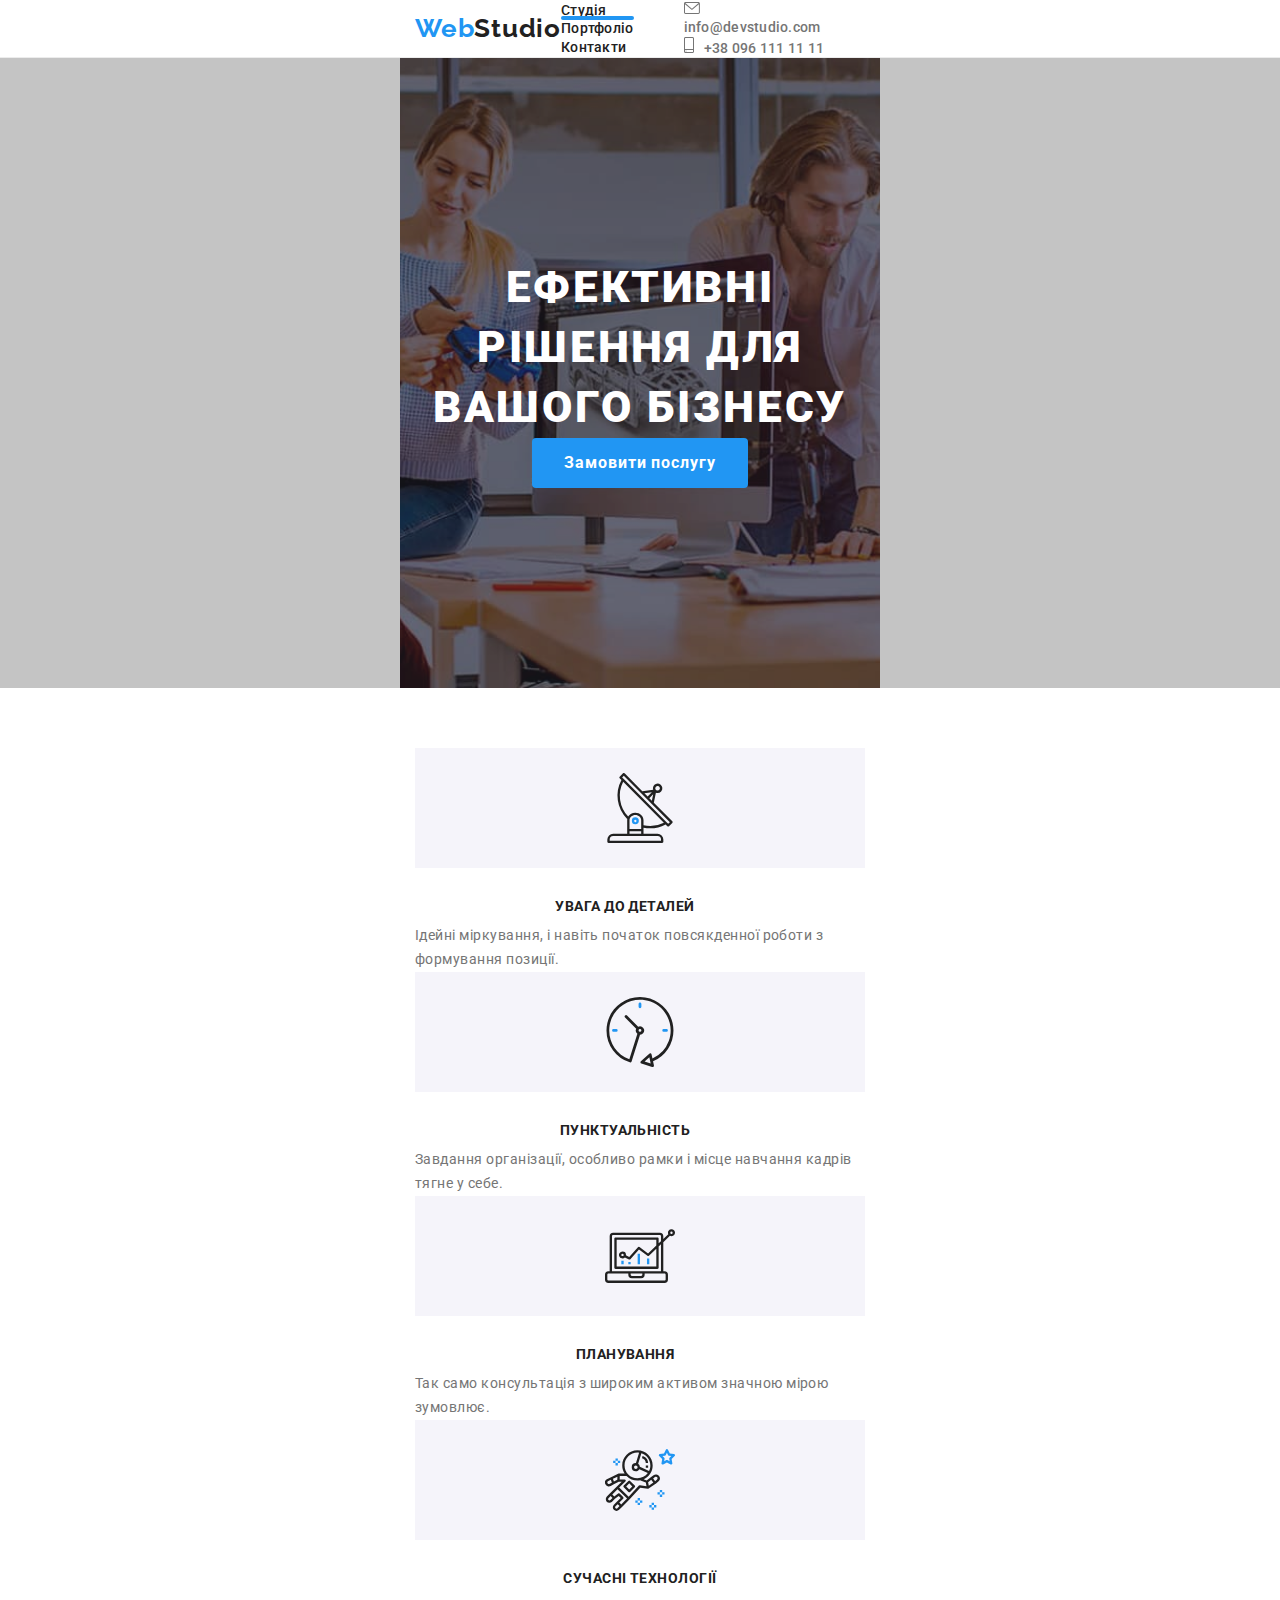
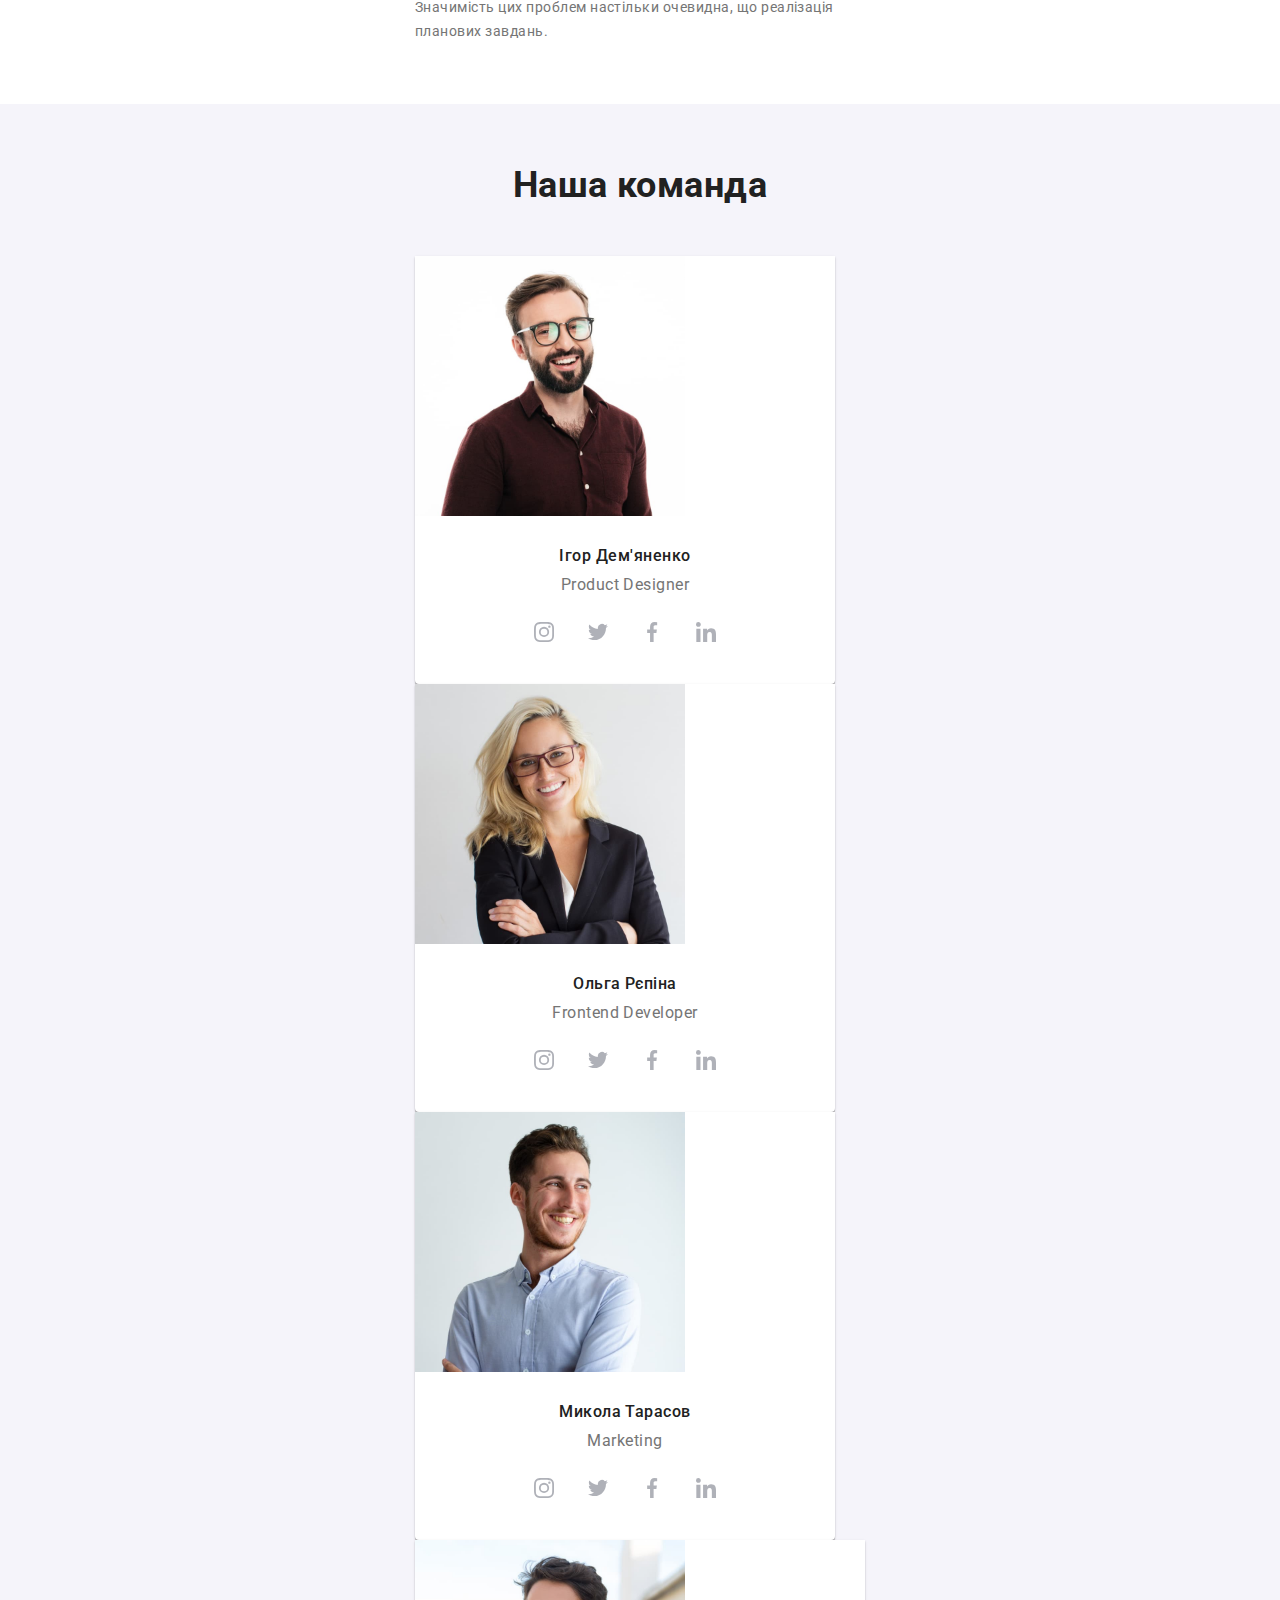
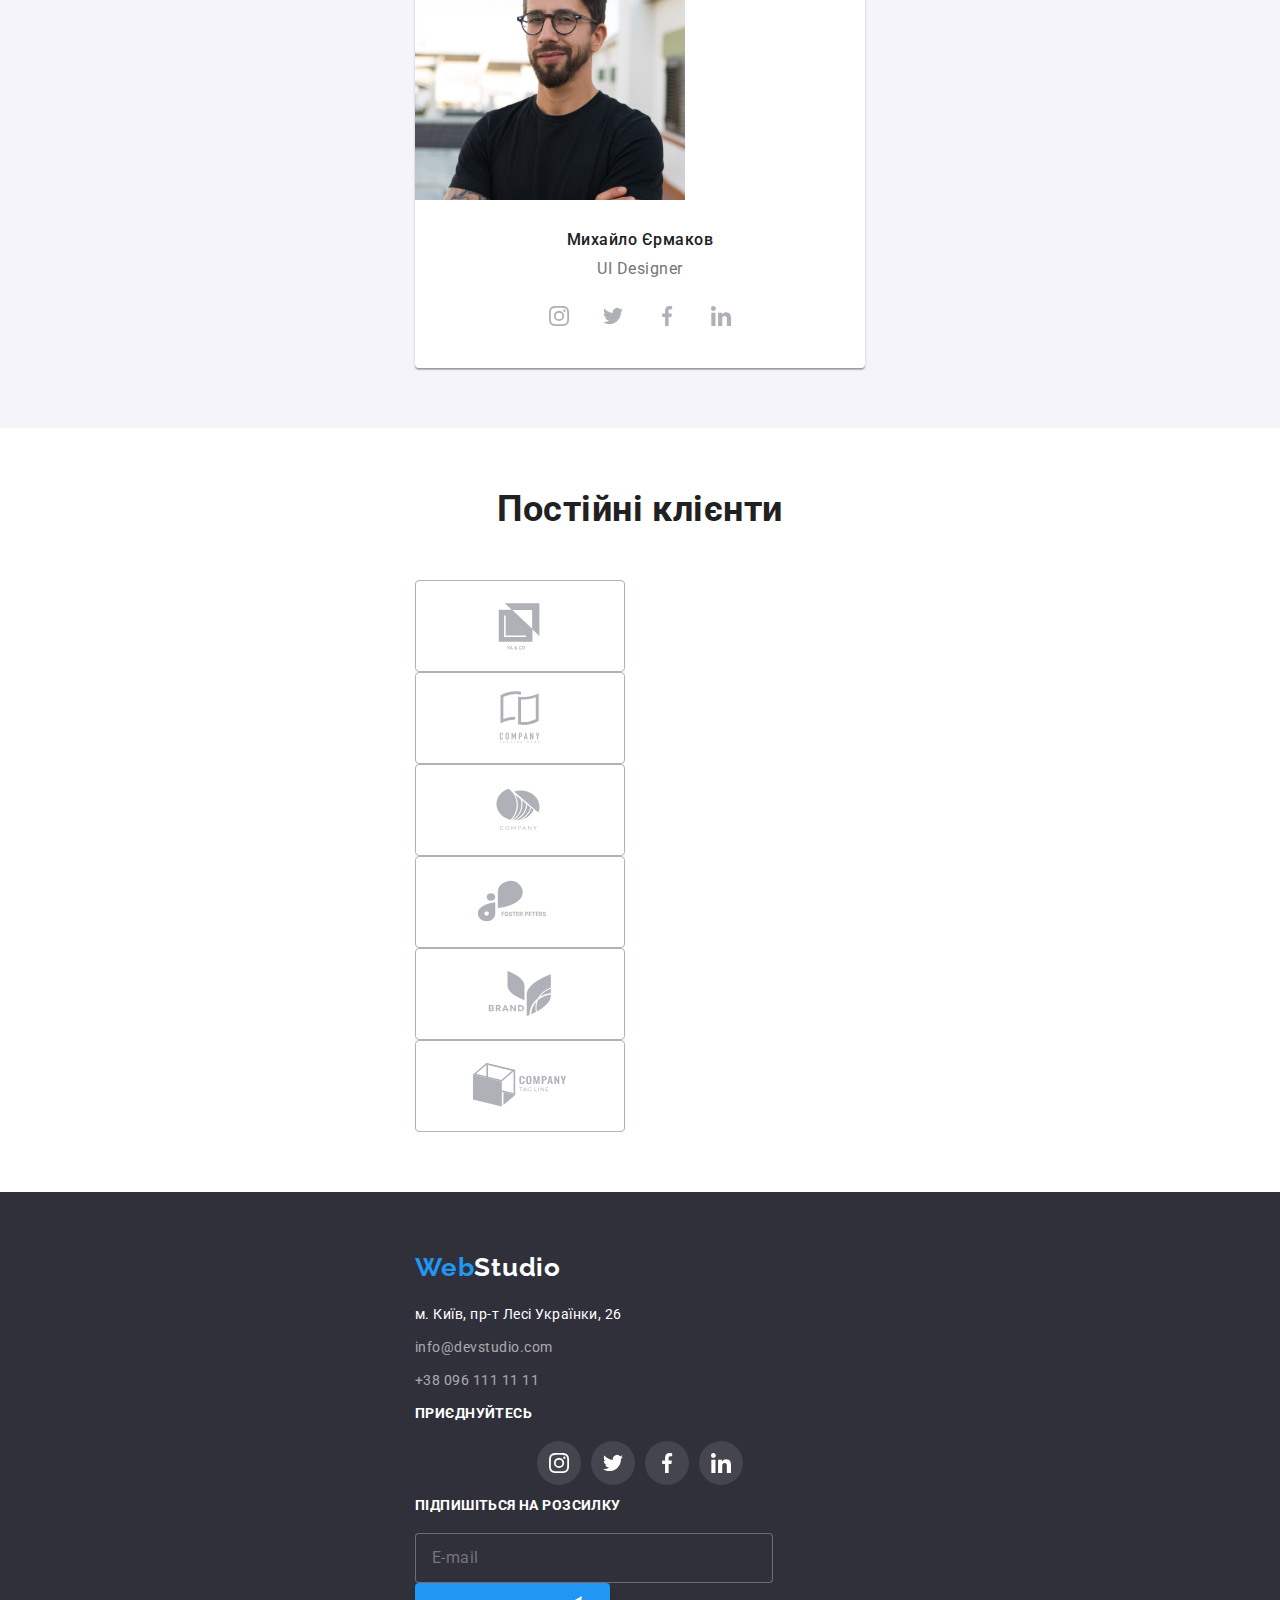
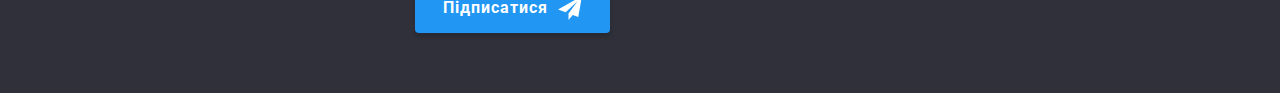
==== index.html @ 71cd2c2e "Додає адаптив на першу сторінку в main" ====
<!DOCTYPE html>
<html lang="uk">
  <head>
    <meta charset="UTF-8" />

    <meta http-equiv="X-UA-Compatible" content="IE=edge" />
    <meta name="viewport" content="width=device-width, initial-scale=1.0" />
    <title>Студія</title>
    <link rel="preconnect" href="https://fonts.googleapis.com" />
    <link rel="preconnect" href="https://fonts.gstatic.com" crossorigin />
    <link
      href="https://fonts.googleapis.com/css2?family=Raleway:wght@700&family=Roboto:wght@400;500;700;900&display=swap"
      rel="stylesheet"
    />
    <link
      rel="stylesheet"
      href="https://cdnjs.cloudflare.com/ajax/libs/modern-normalize/1.1.0/modern-normalize.min.css"
    />
    <link rel="stylesheet" href="./css/main.min.css" />
  </head>
  <body>
    <header class="header">
      <div class="conteiner header__conteiner">
        <nav class="navigation">
          <a lang="en" href="./index.html" class="logo"
            >Web <span class="header__logo">Studio</span></a
          >
          <ul class="list navigation__list">
            <li class="navigation__item navigation__item--current">
              <a href="./index.html" class="navigation__link navigation__link--current">Студія</a>
            </li>
            <li class="navigation__item">
              <a href="./portfolio.html" class="navigation__link">Портфоліо</a>
            </li>
            <li class="navigation__item"><a href="" class="navigation__link">Контакти</a></li>
          </ul>
        </nav>
        <ul class="list contacts">
          <li class="contacts__item">
            <a href="mailto:info@devstudio.com" class="list__link contacts__link">
              <svg class="icon contacts__icon {" width="16" height="12">
                <use href="./images/sprite.svg#icon-envelope"></use>
              </svg>
              info@devstudio.com
            </a>
          </li>
          <li class="contacts__item">
            <a href="tel:+380961111111" class="list__link contacts__link">
              <svg class="icon contacts__icon {" width="10" height="16">
                <use href="./images/sprite.svg#icon-smartphone"></use></svg
              >+38 096 111 11 11</a
            >
          </li>
        </ul>
      </div>
    </header>
    <main>
      <section class="hero">
        <div class="conteiner hero__conteiner">
          <h1 class="hero__title">Ефективні рішення для вашого бізнесу</h1>
          <button data-modal-open type="button" class="hero__button">Замовити послугу</button>
        </div>
      </section>
      <section class="section features__section">
        <div class="conteiner">
          <h2 class="title features__title">Наші переваги</h2>
          <ul class="list features__list">
            <li class="features__item">
              <h3 class="features__subject features__subject--antenna">УВАГА ДО ДЕТАЛЕЙ</h3>
              <p class="features__text">
                Ідейні міркування, і навіть початок повсякденної роботи з формування позиції.
              </p>
            </li>
            <li class="features__item">
              <h3 class="features__subject features__subject--clock">ПУНКТУАЛЬНІСТЬ</h3>
              <p class="features__text">
                Завдання організації, особливо рамки і місце навчання кадрів тягне у себе.
              </p>
            </li>
            <li class="features__item">
              <h3 class="features__subject features__subject--diagram">ПЛАНУВАННЯ</h3>
              <p class="features__text">
                Так само консультація з широким активом значною мірою зумовлює.
              </p>
            </li>
            <li class="features__item">
              <h3 class="features__subject features__subject--astronaut">СУЧАСНІ ТЕХНОЛОГІЇ</h3>
              <p class="features__text">
                Значимість цих проблем настільки очевидна, що реалізація планових завдань.
              </p>
            </li>
          </ul>
        </div>
      </section>
      <section class="section works">
        <div class="conteiner">
          <h2 class="title works__title">Чим ми займаємося</h2>
          <ul class="list">
            <li class="works__list-item">
              <img
                src="./images/web-development.jpg"
                alt="Монітор планшета на якому створюється веб-додаток"
                width="370"
                height="294"
              />
              <p class="works__desc">Десктопні додатки</p>
            </li>
            <li class="works__list-item">
              <img
                src="./images/mobile-development.jpg"
                alt="Монітор планшета на якому створюється мобільний додаток"
                width="370"
                height="294"
              />
              <p class="works__desc">Мобільні додатки</p>
            </li>
            <li class="works__list-item">
              <img
                src="./images/web-design.jpg"
                alt="Монітор планшета на якому створюється веб-дизайн"
                width="370"
                height="294"
              />
              <p class="works__desc">Дизайнерські рішення</p>
            </li>
          </ul>
        </div>
      </section>
      <section class="section team">
        <div class="conteiner">
          <h2 class="title team__title">Наша команда</h2>
          <ul class="list team__list">
            <li class="team__item">
              <img
                src="./images/igor.jpg"
                alt="Портрет Ігора Дем'яненко"
                width="270"
                height="260"
              />
              <div class="team__desc">
                <h3 class="team__subject">Ігор Дем'яненко</h3>
                <p class="team__experience">Product Designer</p>
                <ul class="list social">
                  <li>
                    <a class="social__link" href="#" target="_blank" rel="noopener noreferrer"
                      ><svg class="icon" width="20" height="20">
                        <use href="./images/sprite.svg#icon-instagram"></use></svg
                    ></a>
                  </li>
                  <li>
                    <a class="social__link" href="#" target="_blank" rel="noopener noreferrer"
                      ><svg class="icon" width="20" height="20">
                        <use href="./images/sprite.svg#icon-twitter"></use></svg
                    ></a>
                  </li>
                  <li>
                    <a class="social__link" href="#" target="_blank" rel="noopener noreferrer"
                      ><svg class="icon" width="20" height="20">
                        <use href="./images/sprite.svg#icon-facebook"></use></svg
                    ></a>
                  </li>
                  <li>
                    <a class="social__link" href="#" target="_blank" rel="noopener noreferrer"
                      ><svg class="icon icon-instagram" width="20" height="20">
                        <use href="./images/sprite.svg#icon-linkedin"></use></svg
                    ></a>
                  </li>
                </ul>
              </div>
            </li>
            <li class="team__item">
              <img src="./images/olga.jpg" alt="Портрет Ольги Рєпіної" width="270" height="260" />
              <div class="team__desc">
                <h3 class="team__subject">Ольга Рєпіна</h3>
                <p class="team__experience">Frontend Developer</p>
                <ul class="list social">
                  <li>
                    <a class="social__link" href="#" target="_blank" rel="noopener noreferrer"
                      ><svg class="icon" width="20" height="20">
                        <use href="./images/sprite.svg#icon-instagram"></use></svg
                    ></a>
                  </li>
                  <li>
                    <a class="social__link" href="#" target="_blank" rel="noopener noreferrer"
                      ><svg class="icon" width="20" height="20">
                        <use href="./images/sprite.svg#icon-twitter"></use></svg
                    ></a>
                  </li>
                  <li>
                    <a class="social__link" href="#" target="_blank" rel="noopener noreferrer"
                      ><svg class="icon" width="20" height="20">
                        <use href="./images/sprite.svg#icon-facebook"></use></svg
                    ></a>
                  </li>
                  <li>
                    <a class="social__link" href="#" target="_blank" rel="noopener noreferrer"
                      ><svg class="icon icon-instagram" width="20" height="20">
                        <use href="./images/sprite.svg#icon-linkedin"></use></svg
                    ></a>
                  </li>
                </ul>
              </div>
            </li>
            <li class="team__item">
              <img
                src="./images/mikola.jpg"
                alt="Портрет Миколи Тарасовa"
                width="270"
                height="260"
              />
              <div class="team__desc">
                <h3 class="team__subject">Микола Тарасов</h3>
                <p class="team__experience">Marketing</p>
                <ul class="list social">
                  <li>
                    <a class="social__link" href="#" target="_blank" rel="noopener noreferrer"
                      ><svg class="icon" width="20" height="20">
                        <use href="./images/sprite.svg#icon-instagram"></use></svg
                    ></a>
                  </li>
                  <li>
                    <a class="social__link" href="#" target="_blank" rel="noopener noreferrer"
                      ><svg class="icon" width="20" height="20">
                        <use href="./images/sprite.svg#icon-twitter"></use></svg
                    ></a>
                  </li>
                  <li>
                    <a class="social__link" href="#" target="_blank" rel="noopener noreferrer"
                      ><svg class="icon" width="20" height="20">
                        <use href="./images/sprite.svg#icon-facebook"></use></svg
                    ></a>
                  </li>
                  <li>
                    <a class="social__link" href="#" target="_blank" rel="noopener noreferrer"
                      ><svg class="icon" width="20" height="20">
                        <use href="./images/sprite.svg#icon-linkedin"></use></svg
                    ></a>
                  </li>
                </ul>
              </div>
            </li>
            <li class="team__item">
              <img
                src="./images/mihailo.jpg"
                alt="Портрет Михайлa Єрмаковa"
                width="270"
                height="260"
              />
              <div class="team__desc">
                <h3 class="team__subject">Михайло Єрмаков</h3>
                <p class="team__experience">UI Designer</p>
                <ul class="list social">
                  <li>
                    <a class="social__link" href="#" target="_blank" rel="noopener noreferrer"
                      ><svg class="icon" width="20" height="20">
                        <use href="./images/sprite.svg#icon-instagram"></use></svg
                    ></a>
                  </li>
                  <li>
                    <a class="social__link" href="#" target="_blank" rel="noopener noreferrer"
                      ><svg class="icon" width="20" height="20">
                        <use href="./images/sprite.svg#icon-twitter"></use></svg
                    ></a>
                  </li>
                  <li>
                    <a class="social__link" href="#" target="_blank" rel="noopener noreferrer"
                      ><svg class="icon" width="20" height="20">
                        <use href="./images/sprite.svg#icon-facebook"></use></svg
                    ></a>
                  </li>
                  <li>
                    <a class="social__link" href="#" target="_blank" rel="noopener noreferrer"
                      ><svg class="icon" width="20" height="20">
                        <use href="./images/sprite.svg#icon-linkedin"></use></svg
                    ></a>
                  </li>
                </ul>
              </div>
            </li>
          </ul>
        </div>
      </section>
      <section class="section partners">
        <div class="conteiner">
          <h2 class="title partners__title">Постійні клієнти</h2>
          <ul class="list partners__list">
            <li class="partner__item">
              <a class="partner__link" href="#" target="_blank" rel="noopener noreferrer"
                ><svg class="partner__icon" width="106" height="60">
                  <use href="./images/sprite.svg#icon-ya"></use></svg
              ></a>
            </li>
            <li class="partner__item">
              <a class="partner__link" href="#" target="_blank" rel="noopener noreferrer"
                ><svg class="partner__icon" width="106" height="60">
                  <use href="./images/sprite.svg#icon-companytag"></use></svg
              ></a>
            </li>
            <li class="partner__item">
              <a class="partner__link" href="#" target="_blank" rel="noopener noreferrer"
                ><svg class="partner__icon" width="106" height="60">
                  <use href="./images/sprite.svg#icon-company"></use></svg
              ></a>
            </li>
            <li class="partner__item">
              <a class="partner__link" href="#" target="_blank" rel="noopener noreferrer"
                ><svg class="partner__icon" width="106" height="60">
                  <use href="./images/sprite.svg#icon-foster"></use></svg
              ></a>
            </li>
            <li class="partner__item">
              <a class="partner__link" href="#" target="_blank" rel="noopener noreferrer"
                ><svg class="partner__icon" width="106" height="60">
                  <use href="./images/sprite.svg#icon-brand"></use></svg
              ></a>
            </li>
            <li class="partner__item">
              <a class="partner__link" href="#" target="_blank" rel="noopener noreferrer"
                ><svg class="partner__icon" width="106" height="60">
                  <use href="./images/sprite.svg#icon-companyline"></use></svg
              ></a>
            </li>
          </ul>
        </div>
      </section>
    </main>
    <footer class="footer">
      <div class="conteiner footer__conteiner">
        <div class="footer__address">
          <a lang="en" href="./index.html" class="logo logo--center"
            >Web <span class="footer__logo">Studio</span></a
          >
          <address class="address">
            <ul class="address__list">
              <li class="address__item">
                <a
                  href="https://www.google.com.ua/maps/@50.3929785,30.3235373,19z?hl=ru"
                  class="list__link address__link"
                  target="_blank"
                  rel="noopener noreferrer"
                  >м. Київ, пр-т Лесі Українки, 26</a
                >
              </li>
              <li class="address__item">
                <a href="mailto:info@devstudio.com" class="list__link">info@devstudio.com</a>
              </li>
              <li class="address__item">
                <a href="tel:+380961111111" class="list__link">+38 096 111 11 11</a>
              </li>
            </ul>
          </address>
        </div>
        <div class="footer-social">
          <p class="social__text">приєднуйтесь</p>
          <ul class="list social">
            <li class="social__item social__item--boder">
              <a
                class="social__link social__link--white"
                href="#"
                target="_blank"
                rel="noopener noreferrer"
                ><svg class="icon" width="20" height="20">
                  <use href="./images/sprite.svg#icon-instagram"></use></svg
              ></a>
            </li>
            <li class="social__item social__item--boder">
              <a
                class="social__link social__link--white"
                href="#"
                target="_blank"
                rel="noopener noreferrer"
                ><svg class="icon" width="20" height="20">
                  <use href="./images/sprite.svg#icon-twitter"></use></svg
              ></a>
            </li>
            <li class="social__item social__item--boder">
              <a
                class="social__link social__link--white"
                href="#"
                target="_blank"
                rel="noopener noreferrer"
                ><svg class="icon" width="20" height="20">
                  <use href="./images/sprite.svg#icon-facebook"></use></svg
              ></a>
            </li>
            <li class="social__item social__item--boder">
              <a
                class="social__link social__link--white"
                href="#"
                target="_blank"
                rel="noopener noreferrer"
                ><svg class="icon icon-instagram" width="20" height="20">
                  <use href="./images/sprite.svg#icon-linkedin"></use>
                </svg>
              </a>
            </li>
          </ul>
        </div>
        <div class="footer-input">
          <p class="footer__title">Підпишіться на розсилку</p>
          <form action="#" class="form">
            <label>
              <input
                class="footer__email"
                type="email"
                name="mail-input-email"
                id="mail-input-email"
                required
                placeholder="E-mail"
              />
            </label>
            <button type="submit" class="footer__button">
              Підписатися
              <svg class="icon__send" width="24" height="24">
                <use xlink:href=".//images/sprite.svg#icon-icon-send"></use>
              </svg>
            </button>
          </form>
        </div>
      </div>
    </footer>
    <div data-modal class="backdrop is-hidden">
      <div class="modal">
        <button data-modal-close class="modal__button--close">
          <svg class="icon" width="18" height="18">
            <use xlink:href="./images/sprite.svg#icon-close-black"></use>
          </svg>
        </button>
        <form class="modal-form">
          <h2 class="modal-form__title">Залиште свої дані, ми вам передзвонимо</h2>

          <div class="form-row">
            <label for="user-name" class="form-row__title">Ім'я</label>
            <div class="form-row__item">
              <input
                type="text"
                class="form-row__input"
                name="user-name"
                id="user-name"
                autocomplete="off"
                required
              />
              <svg class="form-row__icon" width="18" height="18">
                <use xlink:href="./images/sprite.svg#icon-person-black"></use>
              </svg>
            </div>
          </div>
          <div class="form-row">
            <label for="tel-user" class="form-row__title">Телефон</label>
            <div class="form-row__item">
              <input class="form-row__input" type="tel" name="tel-user" id="tel-user" />
              <svg class="form-row__icon" width="18" height="18">
                <use xlink:href="./images/sprite.svg#icon-phone-black"></use>
              </svg>
            </div>
          </div>
          <div class="form-row">
            <label for="email-user" class="form-row__title">Пошта</label>
            <div class="form-row__item">
              <input
                class="form-row__input"
                type="email"
                name="email-user"
                id="email-user"
                autocomplete="off"
                required
              />
              <svg class="form-row__icon" width="18" height="18">
                <use xlink:href="./images/sprite.svg#icon-email-black"></use>
              </svg>
            </div>
          </div>

          <label for="comment-user" class="form-row__title">Коментар</label>
          <textarea
            class="modal-form__text"
            name="comment"
            id="comment-user"
            placeholder="Введіть текст"
          ></textarea>

          <div class="modal-check">
            <input class="modal-check__input" type="checkbox" name="privacy" id="privacy" />
            <label class="modal-check__label" for="privacy"
              >Погоджуюся з розсилкою та приймаю
              <a class="modal-check__link" href="#" target="_blank" rel="noopener noreferrer"
                >Умови договору</a
              >
            </label>
          </div>

          <button class="modal__button-send" type="submit">Відправити</button>
        </form>
      </div>
    </div>
    <script src="./js/modal.js"></script>
  </body>
</html>
---- css/main.min.css ----
/*! modern-normalize v1.1.0 | MIT License | https://github.com/sindresorhus/modern-normalize */*,::before,::after{-webkit-box-sizing:border-box;box-sizing:border-box}html{line-height:1.15;-webkit-text-size-adjust:100%;-moz-tab-size:4;-o-tab-size:4;tab-size:4}body{margin:0;font-family:system-ui,-apple-system,"Segoe UI",Roboto,Helvetica,Arial,sans-serif,"Apple Color Emoji","Segoe UI Emoji"}hr{height:0;color:inherit}abbr[title]{-webkit-text-decoration:underline dotted;text-decoration:underline dotted}b,strong{font-weight:bolder}code,kbd,samp,pre{font-family:ui-monospace,SFMono-Regular,Consolas,"Liberation Mono",Menlo,monospace;font-size:1em}small{font-size:80%}sub,sup{font-size:75%;line-height:0;position:relative;vertical-align:baseline}sub{bottom:-0.25em}sup{top:-0.5em}table{text-indent:0;border-color:inherit}button,input,optgroup,select,textarea{font-family:inherit;font-size:100%;line-height:1.15;margin:0}button,select{text-transform:none}button,[type=button],[type=reset],[type=submit]{-webkit-appearance:button;-moz-appearance:button;appearance:button}::-moz-focus-inner{border-style:none;padding:0}:-moz-focusring{outline:1px dotted ButtonText}:-moz-ui-invalid{box-shadow:none}legend{padding:0}progress{vertical-align:baseline}::-webkit-inner-spin-button,::-webkit-outer-spin-button{height:auto}[type=search]{-webkit-appearance:textfield;-moz-appearance:textfield;appearance:textfield;outline-offset:-2px}::-webkit-search-decoration{-webkit-appearance:none;appearance:none}::-webkit-file-upload-button{-webkit-appearance:button;appearance:button;font:inherit}summary{display:list-item}:root{--c-primery: #212121;--title-text-color: #757575;--c-accent: #2196f3;--c-placeholder: rgba(117, 117, 117, 0.5);--white-color: #ffffff;--background-color: #2f303a;--background-color-btn: #f5f4fa;--footer-link: rgba(255, 255, 255, 0.6);--bg-section: #ffffff;--bg-hero: #c4c4c4;--bg-works-desk: rgba(47, 48, 58, 0.8);--bg-partners: #afb1b8;--bg-social: rgba(255, 255, 255, 0.1);--bg-accent: #2196f3;--bg-btn: #188ce8;--bg-team: #f5f4fa;--bg-works: #f5f5f5;--border-hed: #ececec;--border-col: #eeeeee;--bg-galary-desc: rgba(33, 150, 243, 0.9)}body{font-family:"Roboto",sans-serif;letter-spacing:.03em;margin:0 auto;color:var(--c-primery)}h1{margin:0 0}h2{margin:0 0}h3{margin:0 0}h4{margin:0 0}h5{margin:0 0}h6{margin:0 0}p{margin:0 0}ul{margin:0 0}img{display:block}.conteiner{max-width:480px;margin:0 auto;padding:0 15px}@media screen and (min-width: 1600px){.conteiner{max-width:1200px;margin:0 auto;padding:0 15px}}.logo{display:-webkit-box;display:-ms-flexbox;display:flex;font-family:"Raleway",sans-serif;font-weight:700;font-size:26px;line-height:1.19;letter-spacing:.03em;color:var(--c-accent);text-decoration:none;outline:rgba(0,0,0,0)}.list{padding-left:0;list-style:none}@media screen and (min-width: 1600px){.list{display:-webkit-box;display:-ms-flexbox;display:flex;-webkit-box-pack:center;-ms-flex-pack:center;justify-content:center}}.section{padding:60px 0}@media screen and (min-width: 1600px){.section{padding:94px 0}}.title{text-align:center;font-weight:700;font-size:36px;line-height:1.17}.social{display:-webkit-box;display:-ms-flexbox;display:flex;-webkit-box-align:center;-ms-flex-align:center;align-items:center;-webkit-box-pack:center;-ms-flex-pack:center;justify-content:center;-ms-flex-wrap:wrap;flex-wrap:wrap;gap:10px;margin-top:16px}.header{border-bottom:1px solid var(--border-hed)}.header__conteiner{display:-webkit-box;display:-ms-flexbox;display:flex}.header__logo{color:var(--c-primery)}.navigation{display:-webkit-box;display:-ms-flexbox;display:flex;-webkit-box-align:center;-ms-flex-align:center;align-items:center}@media screen and (min-width: 1600px){.navigation__list{margin-left:91px}}.navigation__item:not(:last-child){margin-right:50px}.navigation__item--current{position:relative}.navigation__item--current:visited{color:var(--c-accent)}.navigation__link{font-weight:500;font-size:14px;line-height:1.14;letter-spacing:.02em;color:inherit;text-decoration:none}@media screen and (min-width: 1600px){.navigation__link{display:-webkit-box;display:-ms-flexbox;display:flex;display:block;-webkit-box-align:center;-ms-flex-align:center;align-items:center;padding-top:32px;padding-bottom:32px}.navigation__link:hover{color:var(--bg-accent);outline:rgba(0,0,0,0)}.navigation__link:focus{color:var(--bg-accent);outline:rgba(0,0,0,0)}}.navigation__link--current::after{position:absolute;bottom:0;left:0;content:"";display:block;background-color:var(--bg-accent);height:4px;width:100%;border-radius:2px;margin-bottom:-1px}.navigation__link--current:visited{color:var(--c-accent)}@media screen and (min-width: 1600px){.contacts{display:-webkit-box;display:-ms-flexbox;display:flex;-webkit-box-align:center;-ms-flex-align:center;align-items:center;margin-left:auto}}.contacts__item{-webkit-box-align:center;-ms-flex-align:center;align-items:center;-webkit-box-pack:center;-ms-flex-pack:center;justify-content:center}.contacts__item:not(:last-child){margin-right:50px}@media screen and (min-width: 1600px){.contacts__item:not(:last-child){margin-right:50px}}.contacts__icon{margin-right:10px;fill:currentColor}.list__link{font-size:14px;line-height:1.71;color:var(--footer-link);text-decoration:none;-webkit-transition:250ms cubic-bezier(0.4, 0, 0.2, 1);transition:250ms cubic-bezier(0.4, 0, 0.2, 1)}.list__link:hover{color:var(--bg-accent);outline:rgba(0,0,0,0)}.list__link:focus{color:var(--bg-accent);outline:rgba(0,0,0,0)}.contacts__link{text-decoration:none;font-weight:500;font-size:14px;line-height:1.14;letter-spacing:.02em;color:var(--title-text-color)}@media screen and (min-width: 1600px){.contacts__link{display:-webkit-box;display:-ms-flexbox;display:flex;-webkit-box-align:center;-ms-flex-align:center;align-items:center;padding-top:32px;padding-bottom:32px}}.hero{background-color:var(--bg-hero)}.hero__conteiner{max-width:480px;background-image:url(../images/overlays.webp),url(../images/hero.jpg);background-repeat:no-repeat;background-position:center;background-size:cover;color:var(--white-color);padding-top:200px;padding-bottom:200px}@media screen and (min-width: 1600px){.hero__conteiner{max-width:1600px}}.hero__title{max-width:696px;font-weight:900;font-size:44px;line-height:1.36;letter-spacing:.06em;text-align:center;text-transform:uppercase}@media screen and (min-width: 1600px){.hero__title{margin:0 auto 30px auto}}.hero__button{display:block;margin-left:auto;margin-right:auto;padding:10px 32px;font-weight:700;font-size:16px;line-height:1.88;letter-spacing:.06em;color:var(--white-color);background-color:var(--bg-accent);border-radius:4px;border-color:rgba(0,0,0,0);border:none;cursor:pointer}@media screen and (min-width: 1600px){.features__section{padding-bottom:0}}.features__title{margin-bottom:50px;display:none}@media screen and (max-width: 767px){.features__list{display:-webkit-box;display:-ms-flexbox;display:flex;-webkit-box-orient:vertical;-webkit-box-direction:normal;-ms-flex-direction:column;flex-direction:column;gap:30px}}.features__item:not(:last-child){margin-right:30px}.features__subject{text-align:center;font-weight:700;font-size:14px;line-height:1.1428;margin-bottom:10px;text-transform:uppercase}.features__subject::before{display:block;content:"";background-color:var(--background-color-btn);background-repeat:no-repeat;background-position:center;width:450px;height:120px;margin-bottom:30px}@media screen and (min-width: 1600px){.features__subject{text-align:start}.features__subject::before{width:270px;height:120px}}.features__subject--antenna::before{background-image:url(../images/icons/antenna.svg)}.features__subject--clock::before{background-image:url(../images/icons/clock.svg)}.features__subject--diagram::before{background-image:url(../images/icons/diagram.svg)}.features__subject--astronaut::before{background-image:url(../images/icons/astronaut.svg)}.features__text{width:450px;font-size:14px;line-height:1.7142;color:var(--title-text-color)}@media screen and (min-width: 1600px){.features__text{max-width:270px;font-size:14px;line-height:1.7142;color:var(--title-text-color)}}@media screen and (max-width: 1599px){.works{display:none}}.works__title{margin-bottom:50px}.works__list-item{position:relative}.works__list-item:not(:last-child){margin-right:30px}.works__desc{position:absolute;width:100%;bottom:0;font-weight:700;font-size:14px;line-height:1.1428;text-align:center;color:var(--white-color);background:var(--bg-works-desk);padding:27px 10px;text-transform:uppercase;overflow:auto}.team{background-color:var(--bg-team)}.team__title{margin-bottom:50px}@media screen and (max-width: 767px){.team__list{display:-webkit-box;display:-ms-flexbox;display:flex;-webkit-box-orient:vertical;-webkit-box-direction:normal;-ms-flex-direction:column;flex-direction:column;gap:30px}}.team__item{background:var(--bg-section);-webkit-box-shadow:0px 1px 3px rgba(0,0,0,.12),0px 1px 1px rgba(0,0,0,.14),0px 2px 1px rgba(0,0,0,.2);box-shadow:0px 1px 3px rgba(0,0,0,.12),0px 1px 1px rgba(0,0,0,.14),0px 2px 1px rgba(0,0,0,.2);border-radius:0px 0px 4px 4px}.team__item:not(:last-child){margin-right:30px}@media screen and (max-width: 767px){.team__item{width:450px}}@media screen and (max-width: 767px){.team img{width:450px;height:460px}}.team__desc{padding-top:30px;padding-bottom:30px;text-align:center}.team__subject{margin-bottom:10px;font-weight:500;font-size:16px;line-height:1.19}.team__experience{font-size:16px;line-height:1.19;color:var(--title-text-color)}.social__link{display:-webkit-box;display:-ms-flexbox;display:flex;-webkit-box-align:center;-ms-flex-align:center;align-items:center;-webkit-box-pack:center;-ms-flex-pack:center;justify-content:center;fill:#afb1b8;width:44px;height:44px;border-radius:50%;-webkit-transition:250ms cubic-bezier(0.4, 0, 0.2, 1);transition:250ms cubic-bezier(0.4, 0, 0.2, 1)}.social__link:hover{fill:var(--white-color);background-color:var(--bg-accent);outline:rgba(0,0,0,0)}.social__link:focus{fill:var(--white-color);background-color:var(--bg-accent);outline:rgba(0,0,0,0)}.partners__title{margin-bottom:50px}@media screen and (max-width: 767px){.partners__list{display:-webkit-box;display:-ms-flexbox;display:flex;-ms-flex-wrap:wrap;flex-wrap:wrap;gap:30px}}.partner__item{fill:var(--bg-partners)}@media screen and (min-width: 1600px){.partner__item:not(:last-child){margin-right:30px}}.partner__link{display:-webkit-box;display:-ms-flexbox;display:flex;-webkit-box-align:center;-ms-flex-align:center;align-items:center;-webkit-box-pack:center;-ms-flex-pack:center;justify-content:center;width:210px;height:92px;padding:13px 32px;border:1px solid var(--bg-partners);border-radius:4px;-webkit-transition:250ms cubic-bezier(0.4, 0, 0.2, 1);transition:250ms cubic-bezier(0.4, 0, 0.2, 1)}.partner__link:hover{fill:var(--c-accent);border-color:var(--bg-accent);outline:rgba(0,0,0,0)}.partner__link:focus{fill:var(--c-accent);border-color:var(--bg-accent);outline:rgba(0,0,0,0)}@media screen and (min-width: 1600px){.partner__link{width:170px;height:92px}}.partner__icon{fill:inherit}.footer{background-color:var(--background-color)}.footer__conteiner{padding-top:60px;padding-bottom:60px}@media screen and (min-width: 1600px){.footer__conteiner{display:-webkit-box;display:-ms-flexbox;display:flex}}.footer__address{width:231px}.footer__logo{color:var(--white-color)}.address{margin-top:20px}.address__list{padding-left:0;list-style:none;font-style:normal}.address__item:not(:last-child){margin-bottom:9px}.address__link{color:var(--white-color);text-decoration:none;-webkit-transition:250ms cubic-bezier(0.4, 0, 0.2, 1);transition:250ms cubic-bezier(0.4, 0, 0.2, 1)}.footer-social{padding-top:12px}@media screen and (min-width: 1600px){.footer-social{margin-left:70px}}.social__item--boder{border:none;border-radius:50%;background:var(--bg-social)}.social__link--white{fill:var(--white-color)}.social__text{margin-bottom:20px;font-weight:700;font-size:14px;line-height:1.1428;letter-spacing:.03em;text-transform:uppercase;color:var(--white-color)}.footer__title{margin-bottom:20px;font-weight:700;font-size:14px;line-height:1.1428;letter-spacing:.03em;text-transform:uppercase;color:var(--white-color)}.footer-input{padding-top:12px}@media screen and (min-width: 1600px){.footer-input{margin-left:auto}}@media screen and (min-width: 1600px){.form{display:-webkit-box;display:-ms-flexbox;display:flex;gap:12px}}.footer__email{width:358px;font-size:16px;line-height:1.25;letter-spacing:.03em;color:var(--footer-link);max-height:50px;padding:15px 16px;background:#2f303a;border:1px solid rgba(255,255,255,.3);border-radius:4px;-webkit-transition:250ms cubic-bezier(0.4, 0, 0.2, 1);transition:250ms cubic-bezier(0.4, 0, 0.2, 1);outline:rgba(0,0,0,0)}.footer__email:hover{border:1px solid #2196f3}.footer__button{display:-webkit-box;display:-ms-flexbox;display:flex;-webkit-box-align:center;-ms-flex-align:center;align-items:center;padding:10px 28px;font-weight:700;font-size:16px;line-height:1.875;letter-spacing:.06em;color:var(--white-color);background:var(--c-accent);-webkit-box-shadow:0px 4px 4px rgba(0,0,0,.15);box-shadow:0px 4px 4px rgba(0,0,0,.15);border-radius:4px;border:none;cursor:pointer}@media screen and (min-width: 1600px){.footer__button{width:100%}}.icon__send{margin-left:10px}.galary{padding:94px 0}.galary__title{display:none}.galary-button__item:not(:last-child){margin-right:8px;margin-bottom:50px}.button{display:block;font-weight:500;font-size:16px;line-height:1.625;letter-spacing:.03em;color:var(--c-primery);background-color:var(--bg-team);cursor:pointer;-webkit-transition:250ms cubic-bezier(0.4, 0, 0.2, 1);transition:250ms cubic-bezier(0.4, 0, 0.2, 1)}.button:hover{color:var(--white-color);background-color:var(--bg-accent);-webkit-box-shadow:0px 3px 1px rgba(0,0,0,.1),0px 1px 2px rgba(0,0,0,.08),0px 2px 2px rgba(0,0,0,.12);box-shadow:0px 3px 1px rgba(0,0,0,.1),0px 1px 2px rgba(0,0,0,.08),0px 2px 2px rgba(0,0,0,.12);border-radius:4px;outline:rgba(0,0,0,0)}.button:focus{color:var(--white-color);background-color:var(--bg-accent);-webkit-box-shadow:0px 3px 1px rgba(0,0,0,.1),0px 1px 2px rgba(0,0,0,.08),0px 2px 2px rgba(0,0,0,.12);box-shadow:0px 3px 1px rgba(0,0,0,.1),0px 1px 2px rgba(0,0,0,.08),0px 2px 2px rgba(0,0,0,.12);border-radius:4px;outline:rgba(0,0,0,0)}.galary__button{padding:6px 22px;border-color:rgba(0,0,0,0);border-radius:4px}.galary__button--general{padding:6px 25px}.galary-list{display:-webkit-box;display:-ms-flexbox;display:flex;padding-left:0;-ms-flex-wrap:wrap;flex-wrap:wrap;list-style:none}.galary__item{max-width:370px;border:1px solid #eee}.galary__item:not(:nth-child(3n+3)){margin-right:30px}.galary__item:not(:nth-child(n+7)){margin-bottom:30px}.galary__link{display:block;-webkit-transition:250ms cubic-bezier(0.4, 0, 0.2, 1);transition:250ms cubic-bezier(0.4, 0, 0.2, 1);font-family:"Roboto",sans-serif;letter-spacing:.03em;margin:0 auto;color:var(--c-primery);text-decoration:none}.galary__link:hover{-webkit-box-shadow:0px 1px 1px rgba(0,0,0,.12),0px 4px 4px rgba(0,0,0,.06),1px 4px 6px rgba(0,0,0,.16);box-shadow:0px 1px 1px rgba(0,0,0,.12),0px 4px 4px rgba(0,0,0,.06),1px 4px 6px rgba(0,0,0,.16);outline:rgba(0,0,0,0)}.galary__link:hover .galary__descriotion{-webkit-transform:translateY(0);transform:translateY(0)}.galary__link:focus{-webkit-box-shadow:0px 1px 1px rgba(0,0,0,.12),0px 4px 4px rgba(0,0,0,.06),1px 4px 6px rgba(0,0,0,.16);box-shadow:0px 1px 1px rgba(0,0,0,.12),0px 4px 4px rgba(0,0,0,.06),1px 4px 6px rgba(0,0,0,.16);outline:rgba(0,0,0,0)}.galary__link:focus .galary__descriotion{-webkit-transform:translateY(0);transform:translateY(0)}.galary-card{position:relative;overflow:hidden}.galary__descriotion{position:absolute;background-color:var(--bg-galary-desc);top:0;left:0;width:100%;height:100%;font-size:18px;line-height:1.5555;letter-spacing:.03em;-webkit-transform:translateY(100%);transform:translateY(100%);overflow:auto;-webkit-transition:250ms cubic-bezier(0.4, 0, 0.2, 1);transition:250ms cubic-bezier(0.4, 0, 0.2, 1);color:var(--white-color);padding:63px 24px}.galary-desc{padding:20px 24px;border:1px solid var(--border-col)}.galary-desc__title{font-weight:700;font-size:18px;line-height:2;letter-spacing:.06em}.galary-desk__text{margin-top:4px;font-size:16px;line-height:1.88;color:var(--title-text-color)}.backdrop{position:fixed;width:100%;height:100%;top:0;left:0;background:rgba(0,0,0,.2);opacity:1;-webkit-transition:250ms cubic-bezier(0.4, 0, 0.2, 1);transition:250ms cubic-bezier(0.4, 0, 0.2, 1)}.backdrop.is-hidden{visibility:hidden;opacity:0;pointer-events:none}.backdrop.is-hidden .modal{-webkit-transform:translate(-50%, -50%) scale(0.9);transform:translate(-50%, -50%) scale(0.9)}.modal{position:absolute;top:50%;left:50%;width:528px;height:581px;padding:40px;background-color:var(--bg-section);-webkit-transform:translate(-50%, -50%) scale(1);transform:translate(-50%, -50%) scale(1);-webkit-transition:-webkit-transform 250ms cubic-bezier(0.4, 0, 0.2, 1);transition:-webkit-transform 250ms cubic-bezier(0.4, 0, 0.2, 1);transition:transform 250ms cubic-bezier(0.4, 0, 0.2, 1);transition:transform 250ms cubic-bezier(0.4, 0, 0.2, 1), -webkit-transform 250ms cubic-bezier(0.4, 0, 0.2, 1)}.modal__button--close{position:absolute;right:8px;top:8px;display:-webkit-box;display:-ms-flexbox;display:flex;-webkit-box-align:center;-ms-flex-align:center;align-items:center;-webkit-box-pack:center;-ms-flex-pack:center;justify-content:center;width:30px;height:30px;border-radius:50%;cursor:pointer;background-color:var(--bg-section);border:1px solid rgba(0,0,0,.1);-webkit-transition:250ms cubic-bezier(0.4, 0, 0.2, 1);transition:250ms cubic-bezier(0.4, 0, 0.2, 1);outline:rgba(0,0,0,0)}.modal__button--close:hover{fill:var(--c-accent)}.modal__button--close:focus{fill:var(--c-accent)}.modal-form__title{text-align:center;font-weight:700;font-size:20px;line-height:23px;margin-bottom:12px;letter-spacing:.03em;color:var(--c-primery)}.form-row-input{display:block;width:100%}.modal-form__text{display:block;width:100%;width:100%;height:120px;padding:12px 16px;margin-bottom:20px;border:1px solid rgba(33,33,33,.2);border-radius:4px;resize:none;outline:rgba(0,0,0,0);-webkit-transition:border 250ms cubic-bezier(0.4, 0, 0.2, 1);transition:border 250ms cubic-bezier(0.4, 0, 0.2, 1)}.modal-form__text::-webkit-input-placeholder{font-size:12px;line-height:1.1666;letter-spacing:.01em;color:var(--c-placeholder)}.modal-form__text::-moz-placeholder{font-size:12px;line-height:1.1666;letter-spacing:.01em;color:var(--c-placeholder)}.modal-form__text:-ms-input-placeholder{font-size:12px;line-height:1.1666;letter-spacing:.01em;color:var(--c-placeholder)}.modal-form__text::-ms-input-placeholder{font-size:12px;line-height:1.1666;letter-spacing:.01em;color:var(--c-placeholder)}.modal-form__text::placeholder{font-size:12px;line-height:1.1666;letter-spacing:.01em;color:var(--c-placeholder)}.modal-form__text:focus{border:1px solid var(--c-accent)}.form-row{margin-bottom:10px}.form-row__title{display:block;margin-bottom:4px;font-size:12px;line-height:1.1666;letter-spacing:.01em;color:var(--title-text-color)}.form-row__item{position:relative}.form-row__input{width:100%;height:40px;border:1px solid rgba(33,33,33,.2);border-radius:4px;padding:12px 12px 12px 42px;-webkit-transition:250ms cubic-bezier(0.4, 0, 0.2, 1);transition:250ms cubic-bezier(0.4, 0, 0.2, 1);outline:rgba(0,0,0,0)}.form-row__input:focus{border:1px solid var(--c-accent)}.form-row__input:focus+svg{fill:var(--c-accent);-webkit-transition:250ms cubic-bezier(0.4, 0, 0.2, 1);transition:250ms cubic-bezier(0.4, 0, 0.2, 1)}.form-row__icon{fill:var(--c-primery);position:absolute;top:50%;left:12px;-webkit-transform:translateY(-50%);transform:translateY(-50%)}.modal-check{margin-bottom:30px}.modal-check__input{position:absolute;opacity:0}.modal-check__input:checked+.modal-check__label::before{background-color:var(--bg-accent);background-image:url(../images/icons/Vector.svg);background-repeat:no-repeat;background-position:center}.modal-check__label{display:-webkit-box;display:-ms-flexbox;display:flex;-webkit-box-align:center;-ms-flex-align:center;align-items:center;-webkit-box-pack:center;-ms-flex-pack:center;justify-content:center;font-size:14px;letter-spacing:.03em;color:var(--title-text-color)}.modal-check__label::before{display:-webkit-box;display:-ms-flexbox;display:flex;margin-right:7px;content:"";background-image:url(../images/icons/Vector.svg);background-repeat:no-repeat;background-position:center;background-size:contain;width:16px;height:15px;border:1px solid rgba(33,33,33,.2);border-radius:2px;-webkit-transition:250ms cubic-bezier(0.4, 0, 0.2, 1),background-image 250ms cubic-bezier(0.4, 0, 0.2, 1);transition:250ms cubic-bezier(0.4, 0, 0.2, 1),background-image 250ms cubic-bezier(0.4, 0, 0.2, 1)}.modal-check__link{margin-left:7px;font-size:14px;line-height:1.7142;-webkit-text-decoration-line:underline;text-decoration-line:underline;color:var(--c-accent)}.modal__button-send{display:block;margin-left:auto;margin-right:auto;padding:10px 52px;border-color:rgba(0,0,0,0);border-radius:4px;outline:rgba(0,0,0,0);font-weight:700;font-size:16px;line-height:1.88;letter-spacing:.06em;color:var(--white-color);background-color:var(--bg-btn);-webkit-box-shadow:0px 4px 4px rgba(0,0,0,.15);box-shadow:0px 4px 4px rgba(0,0,0,.15);cursor:pointer}/*# sourceMappingURL=main.min.css.map */
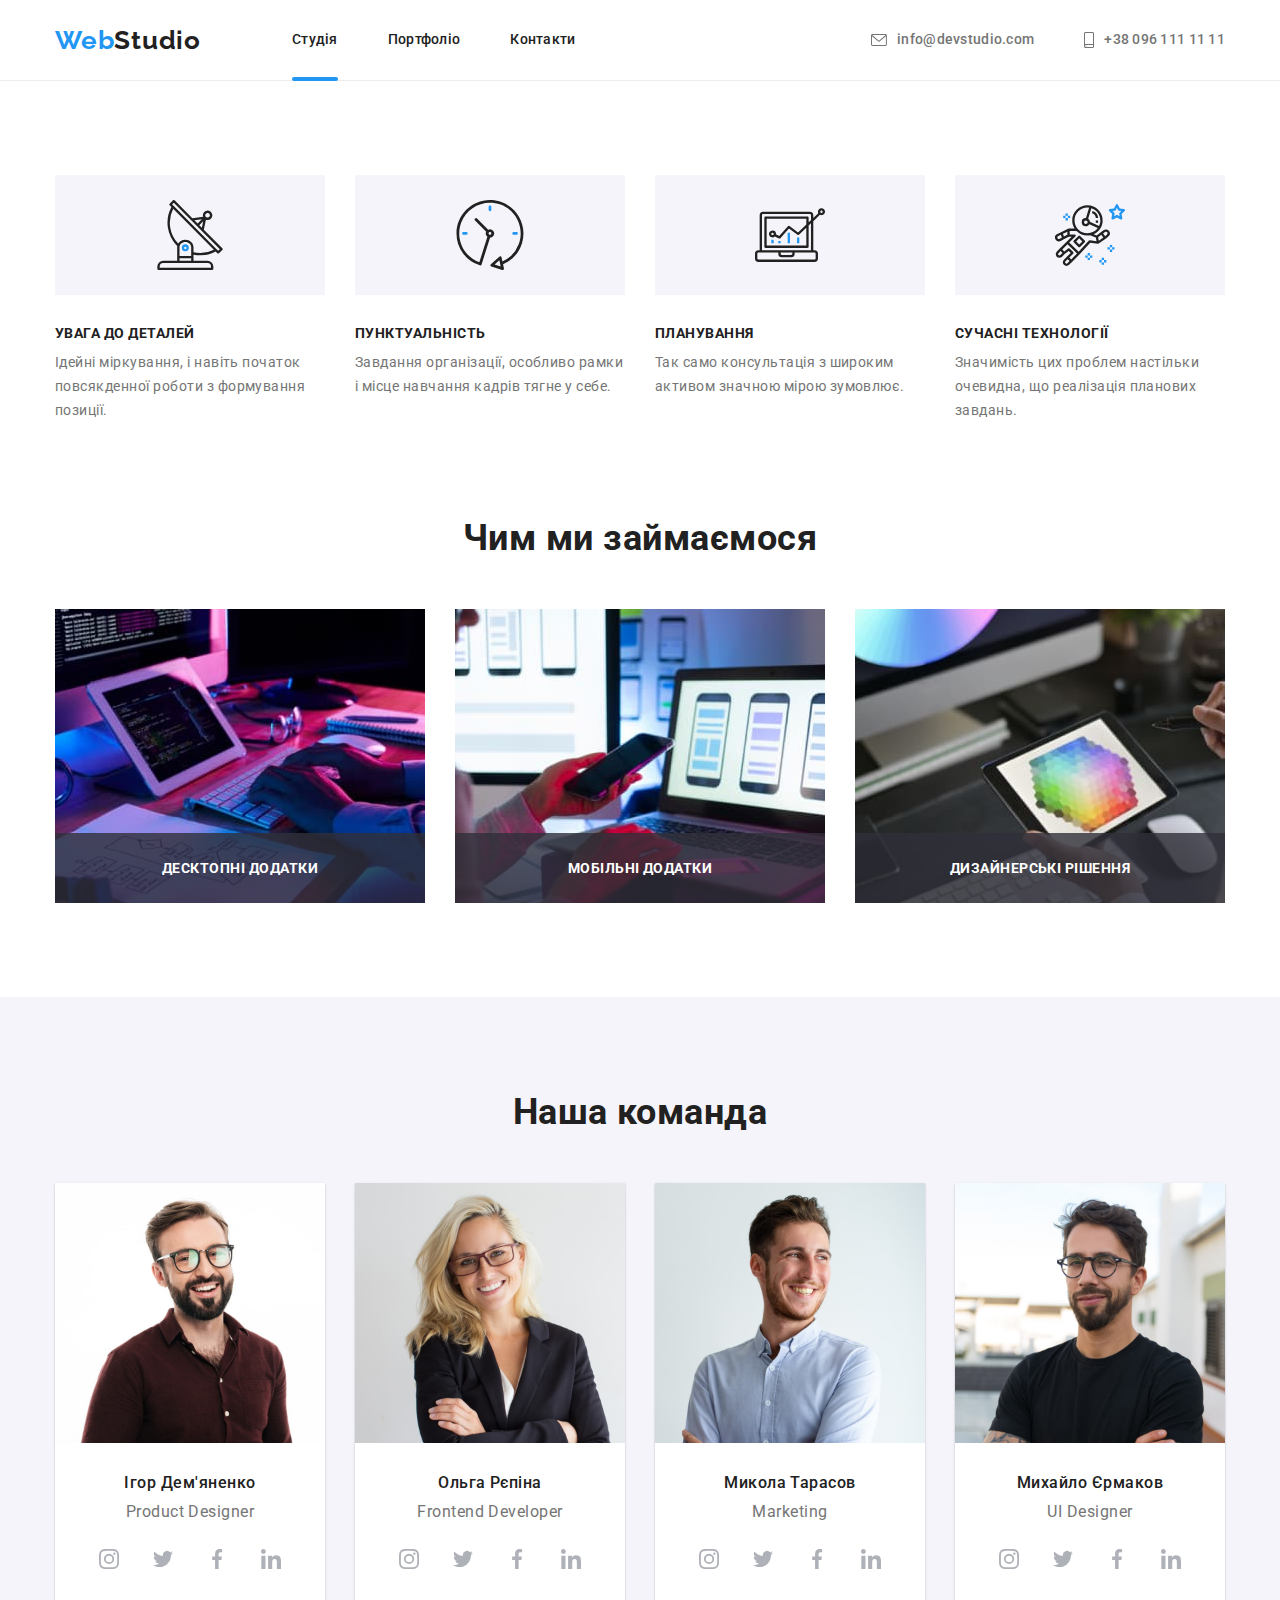
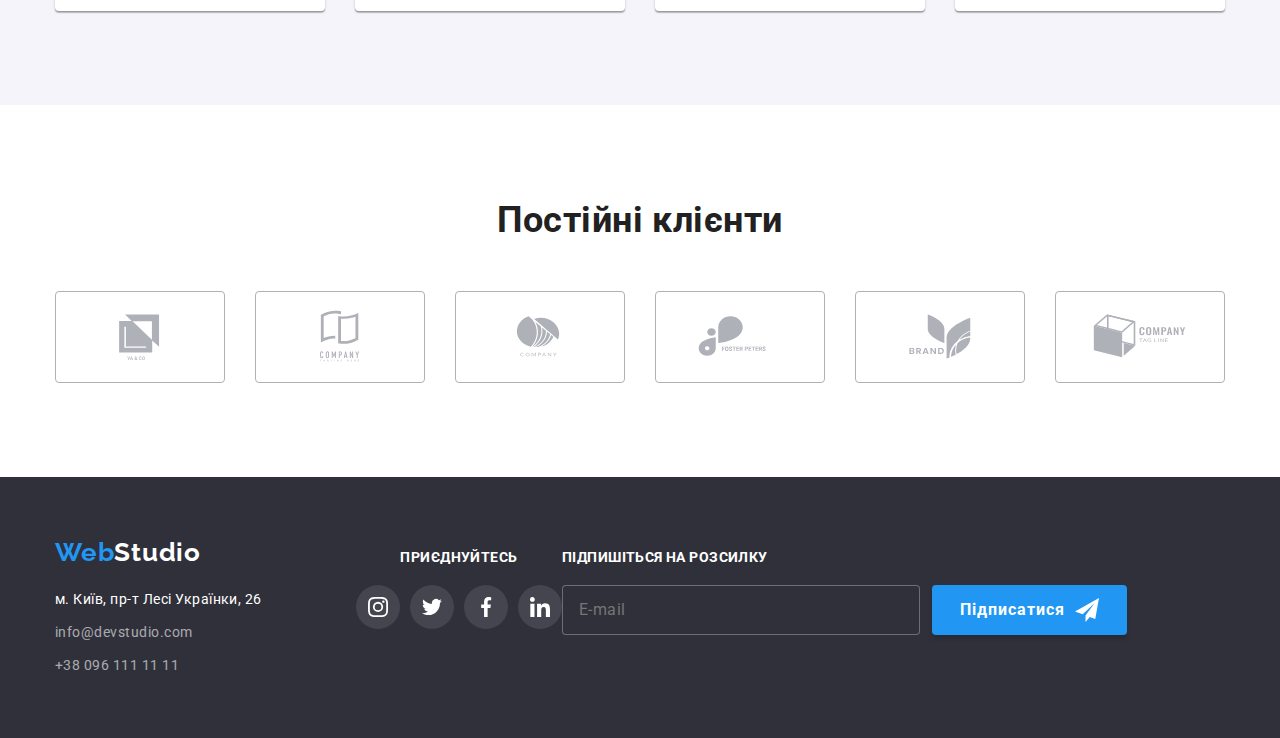
==== commit aafb47f3: "адаптив18" ====
--- a/index.html
+++ b/index.html
@@ -19,7 +19,7 @@
     <link rel="stylesheet" href="./css/main.min.css" />
   </head>
   <body>
-    <header class="header">
+    <header class="header ">
       <div class="conteiner header__conteiner">
         <nav class="navigation">
           <a lang="en" href="./index.html" class="logo"
@@ -55,7 +55,7 @@
       </div>
     </header>
     <main>
-      <section class="hero">
+      <section class="hero hide">
         <div class="conteiner hero__conteiner">
           <h1 class="hero__title">Ефективні рішення для вашого бізнесу</h1>
           <button data-modal-open type="button" class="hero__button">Замовити послугу</button>
@@ -92,7 +92,7 @@
           </ul>
         </div>
       </section>
-      <section class="section works">
+      <section class="section works ">
         <div class="conteiner">
           <h2 class="title works__title">Чим ми займаємося</h2>
           <ul class="list">
@@ -126,7 +126,7 @@
           </ul>
         </div>
       </section>
-      <section class="section team">
+      <section class="section team ">
         <div class="conteiner">
           <h2 class="title team__title">Наша команда</h2>
           <ul class="list team__list">
@@ -280,7 +280,7 @@
           </ul>
         </div>
       </section>
-      <section class="section partners">
+      <section class="section partners>
         <div class="conteiner">
           <h2 class="title partners__title">Постійні клієнти</h2>
           <ul class="list partners__list">
@@ -324,10 +324,10 @@
         </div>
       </section>
     </main>
-    <footer class="footer">
+    <footer class="footer ">
       <div class="conteiner footer__conteiner">
         <div class="footer__address">
-          <a lang="en" href="./index.html" class="logo logo--center"
+          <a lang="en" href="./index.html" class="logo"
             >Web <span class="footer__logo">Studio</span></a
           >
           <address class="address">
@@ -399,7 +399,7 @@
         <div class="footer-input">
           <p class="footer__title">Підпишіться на розсилку</p>
           <form action="#" class="form">
-            <label>
+            <label class="label__email">
               <input
                 class="footer__email"
                 type="email"
--- a/css/main.min.css
+++ b/css/main.min.css
@@ -1 +1 @@
-/*! modern-normalize v1.1.0 | MIT License | https://github.com/sindresorhus/modern-normalize */*,::before,::after{-webkit-box-sizing:border-box;box-sizing:border-box}html{line-height:1.15;-webkit-text-size-adjust:100%;-moz-tab-size:4;-o-tab-size:4;tab-size:4}body{margin:0;font-family:system-ui,-apple-system,"Segoe UI",Roboto,Helvetica,Arial,sans-serif,"Apple Color Emoji","Segoe UI Emoji"}hr{height:0;color:inherit}abbr[title]{-webkit-text-decoration:underline dotted;text-decoration:underline dotted}b,strong{font-weight:bolder}code,kbd,samp,pre{font-family:ui-monospace,SFMono-Regular,Consolas,"Liberation Mono",Menlo,monospace;font-size:1em}small{font-size:80%}sub,sup{font-size:75%;line-height:0;position:relative;vertical-align:baseline}sub{bottom:-0.25em}sup{top:-0.5em}table{text-indent:0;border-color:inherit}button,input,optgroup,select,textarea{font-family:inherit;font-size:100%;line-height:1.15;margin:0}button,select{text-transform:none}button,[type=button],[type=reset],[type=submit]{-webkit-appearance:button;-moz-appearance:button;appearance:button}::-moz-focus-inner{border-style:none;padding:0}:-moz-focusring{outline:1px dotted ButtonText}:-moz-ui-invalid{box-shadow:none}legend{padding:0}progress{vertical-align:baseline}::-webkit-inner-spin-button,::-webkit-outer-spin-button{height:auto}[type=search]{-webkit-appearance:textfield;-moz-appearance:textfield;appearance:textfield;outline-offset:-2px}::-webkit-search-decoration{-webkit-appearance:none;appearance:none}::-webkit-file-upload-button{-webkit-appearance:button;appearance:button;font:inherit}summary{display:list-item}:root{--c-primery: #212121;--title-text-color: #757575;--c-accent: #2196f3;--c-placeholder: rgba(117, 117, 117, 0.5);--white-color: #ffffff;--background-color: #2f303a;--background-color-btn: #f5f4fa;--footer-link: rgba(255, 255, 255, 0.6);--bg-section: #ffffff;--bg-hero: #c4c4c4;--bg-works-desk: rgba(47, 48, 58, 0.8);--bg-partners: #afb1b8;--bg-social: rgba(255, 255, 255, 0.1);--bg-accent: #2196f3;--bg-btn: #188ce8;--bg-team: #f5f4fa;--bg-works: #f5f5f5;--border-hed: #ececec;--border-col: #eeeeee;--bg-galary-desc: rgba(33, 150, 243, 0.9)}body{font-family:"Roboto",sans-serif;letter-spacing:.03em;margin:0 auto;color:var(--c-primery)}h1{margin:0 0}h2{margin:0 0}h3{margin:0 0}h4{margin:0 0}h5{margin:0 0}h6{margin:0 0}p{margin:0 0}ul{margin:0 0}img{display:block}.conteiner{max-width:480px;margin:0 auto;padding:0 15px}@media screen and (min-width: 1600px){.conteiner{max-width:1200px;margin:0 auto;padding:0 15px}}.logo{display:-webkit-box;display:-ms-flexbox;display:flex;font-family:"Raleway",sans-serif;font-weight:700;font-size:26px;line-height:1.19;letter-spacing:.03em;color:var(--c-accent);text-decoration:none;outline:rgba(0,0,0,0)}.list{padding-left:0;list-style:none}@media screen and (min-width: 1600px){.list{display:-webkit-box;display:-ms-flexbox;display:flex;-webkit-box-pack:center;-ms-flex-pack:center;justify-content:center}}.section{padding:60px 0}@media screen and (min-width: 1600px){.section{padding:94px 0}}.title{text-align:center;font-weight:700;font-size:36px;line-height:1.17}.social{display:-webkit-box;display:-ms-flexbox;display:flex;-webkit-box-align:center;-ms-flex-align:center;align-items:center;-webkit-box-pack:center;-ms-flex-pack:center;justify-content:center;-ms-flex-wrap:wrap;flex-wrap:wrap;gap:10px;margin-top:16px}.header{border-bottom:1px solid var(--border-hed)}.header__conteiner{display:-webkit-box;display:-ms-flexbox;display:flex}.header__logo{color:var(--c-primery)}.navigation{display:-webkit-box;display:-ms-flexbox;display:flex;-webkit-box-align:center;-ms-flex-align:center;align-items:center}@media screen and (min-width: 1600px){.navigation__list{margin-left:91px}}.navigation__item:not(:last-child){margin-right:50px}.navigation__item--current{position:relative}.navigation__item--current:visited{color:var(--c-accent)}.navigation__link{font-weight:500;font-size:14px;line-height:1.14;letter-spacing:.02em;color:inherit;text-decoration:none}@media screen and (min-width: 1600px){.navigation__link{display:-webkit-box;display:-ms-flexbox;display:flex;display:block;-webkit-box-align:center;-ms-flex-align:center;align-items:center;padding-top:32px;padding-bottom:32px}.navigation__link:hover{color:var(--bg-accent);outline:rgba(0,0,0,0)}.navigation__link:focus{color:var(--bg-accent);outline:rgba(0,0,0,0)}}.navigation__link--current::after{position:absolute;bottom:0;left:0;content:"";display:block;background-color:var(--bg-accent);height:4px;width:100%;border-radius:2px;margin-bottom:-1px}.navigation__link--current:visited{color:var(--c-accent)}@media screen and (min-width: 1600px){.contacts{display:-webkit-box;display:-ms-flexbox;display:flex;-webkit-box-align:center;-ms-flex-align:center;align-items:center;margin-left:auto}}.contacts__item{-webkit-box-align:center;-ms-flex-align:center;align-items:center;-webkit-box-pack:center;-ms-flex-pack:center;justify-content:center}.contacts__item:not(:last-child){margin-right:50px}@media screen and (min-width: 1600px){.contacts__item:not(:last-child){margin-right:50px}}.contacts__icon{margin-right:10px;fill:currentColor}.list__link{font-size:14px;line-height:1.71;color:var(--footer-link);text-decoration:none;-webkit-transition:250ms cubic-bezier(0.4, 0, 0.2, 1);transition:250ms cubic-bezier(0.4, 0, 0.2, 1)}.list__link:hover{color:var(--bg-accent);outline:rgba(0,0,0,0)}.list__link:focus{color:var(--bg-accent);outline:rgba(0,0,0,0)}.contacts__link{text-decoration:none;font-weight:500;font-size:14px;line-height:1.14;letter-spacing:.02em;color:var(--title-text-color)}@media screen and (min-width: 1600px){.contacts__link{display:-webkit-box;display:-ms-flexbox;display:flex;-webkit-box-align:center;-ms-flex-align:center;align-items:center;padding-top:32px;padding-bottom:32px}}.hero{background-color:var(--bg-hero)}.hero__conteiner{max-width:480px;background-image:url(../images/overlays.webp),url(../images/hero.jpg);background-repeat:no-repeat;background-position:center;background-size:cover;color:var(--white-color);padding-top:200px;padding-bottom:200px}@media screen and (min-width: 1600px){.hero__conteiner{max-width:1600px}}.hero__title{max-width:696px;font-weight:900;font-size:44px;line-height:1.36;letter-spacing:.06em;text-align:center;text-transform:uppercase}@media screen and (min-width: 1600px){.hero__title{margin:0 auto 30px auto}}.hero__button{display:block;margin-left:auto;margin-right:auto;padding:10px 32px;font-weight:700;font-size:16px;line-height:1.88;letter-spacing:.06em;color:var(--white-color);background-color:var(--bg-accent);border-radius:4px;border-color:rgba(0,0,0,0);border:none;cursor:pointer}@media screen and (min-width: 1600px){.features__section{padding-bottom:0}}.features__title{margin-bottom:50px;display:none}@media screen and (max-width: 767px){.features__list{display:-webkit-box;display:-ms-flexbox;display:flex;-webkit-box-orient:vertical;-webkit-box-direction:normal;-ms-flex-direction:column;flex-direction:column;gap:30px}}.features__item:not(:last-child){margin-right:30px}.features__subject{text-align:center;font-weight:700;font-size:14px;line-height:1.1428;margin-bottom:10px;text-transform:uppercase}.features__subject::before{display:block;content:"";background-color:var(--background-color-btn);background-repeat:no-repeat;background-position:center;width:450px;height:120px;margin-bottom:30px}@media screen and (min-width: 1600px){.features__subject{text-align:start}.features__subject::before{width:270px;height:120px}}.features__subject--antenna::before{background-image:url(../images/icons/antenna.svg)}.features__subject--clock::before{background-image:url(../images/icons/clock.svg)}.features__subject--diagram::before{background-image:url(../images/icons/diagram.svg)}.features__subject--astronaut::before{background-image:url(../images/icons/astronaut.svg)}.features__text{width:450px;font-size:14px;line-height:1.7142;color:var(--title-text-color)}@media screen and (min-width: 1600px){.features__text{max-width:270px;font-size:14px;line-height:1.7142;color:var(--title-text-color)}}@media screen and (max-width: 1599px){.works{display:none}}.works__title{margin-bottom:50px}.works__list-item{position:relative}.works__list-item:not(:last-child){margin-right:30px}.works__desc{position:absolute;width:100%;bottom:0;font-weight:700;font-size:14px;line-height:1.1428;text-align:center;color:var(--white-color);background:var(--bg-works-desk);padding:27px 10px;text-transform:uppercase;overflow:auto}.team{background-color:var(--bg-team)}.team__title{margin-bottom:50px}@media screen and (max-width: 767px){.team__list{display:-webkit-box;display:-ms-flexbox;display:flex;-webkit-box-orient:vertical;-webkit-box-direction:normal;-ms-flex-direction:column;flex-direction:column;gap:30px}}.team__item{background:var(--bg-section);-webkit-box-shadow:0px 1px 3px rgba(0,0,0,.12),0px 1px 1px rgba(0,0,0,.14),0px 2px 1px rgba(0,0,0,.2);box-shadow:0px 1px 3px rgba(0,0,0,.12),0px 1px 1px rgba(0,0,0,.14),0px 2px 1px rgba(0,0,0,.2);border-radius:0px 0px 4px 4px}.team__item:not(:last-child){margin-right:30px}@media screen and (max-width: 767px){.team__item{width:450px}}@media screen and (max-width: 767px){.team img{width:450px;height:460px}}.team__desc{padding-top:30px;padding-bottom:30px;text-align:center}.team__subject{margin-bottom:10px;font-weight:500;font-size:16px;line-height:1.19}.team__experience{font-size:16px;line-height:1.19;color:var(--title-text-color)}.social__link{display:-webkit-box;display:-ms-flexbox;display:flex;-webkit-box-align:center;-ms-flex-align:center;align-items:center;-webkit-box-pack:center;-ms-flex-pack:center;justify-content:center;fill:#afb1b8;width:44px;height:44px;border-radius:50%;-webkit-transition:250ms cubic-bezier(0.4, 0, 0.2, 1);transition:250ms cubic-bezier(0.4, 0, 0.2, 1)}.social__link:hover{fill:var(--white-color);background-color:var(--bg-accent);outline:rgba(0,0,0,0)}.social__link:focus{fill:var(--white-color);background-color:var(--bg-accent);outline:rgba(0,0,0,0)}.partners__title{margin-bottom:50px}@media screen and (max-width: 767px){.partners__list{display:-webkit-box;display:-ms-flexbox;display:flex;-ms-flex-wrap:wrap;flex-wrap:wrap;gap:30px}}.partner__item{fill:var(--bg-partners)}@media screen and (min-width: 1600px){.partner__item:not(:last-child){margin-right:30px}}.partner__link{display:-webkit-box;display:-ms-flexbox;display:flex;-webkit-box-align:center;-ms-flex-align:center;align-items:center;-webkit-box-pack:center;-ms-flex-pack:center;justify-content:center;width:210px;height:92px;padding:13px 32px;border:1px solid var(--bg-partners);border-radius:4px;-webkit-transition:250ms cubic-bezier(0.4, 0, 0.2, 1);transition:250ms cubic-bezier(0.4, 0, 0.2, 1)}.partner__link:hover{fill:var(--c-accent);border-color:var(--bg-accent);outline:rgba(0,0,0,0)}.partner__link:focus{fill:var(--c-accent);border-color:var(--bg-accent);outline:rgba(0,0,0,0)}@media screen and (min-width: 1600px){.partner__link{width:170px;height:92px}}.partner__icon{fill:inherit}.footer{background-color:var(--background-color)}.footer__conteiner{padding-top:60px;padding-bottom:60px}@media screen and (min-width: 1600px){.footer__conteiner{display:-webkit-box;display:-ms-flexbox;display:flex}}.footer__address{width:231px}.footer__logo{color:var(--white-color)}.address{margin-top:20px}.address__list{padding-left:0;list-style:none;font-style:normal}.address__item:not(:last-child){margin-bottom:9px}.address__link{color:var(--white-color);text-decoration:none;-webkit-transition:250ms cubic-bezier(0.4, 0, 0.2, 1);transition:250ms cubic-bezier(0.4, 0, 0.2, 1)}.footer-social{padding-top:12px}@media screen and (min-width: 1600px){.footer-social{margin-left:70px}}.social__item--boder{border:none;border-radius:50%;background:var(--bg-social)}.social__link--white{fill:var(--white-color)}.social__text{margin-bottom:20px;font-weight:700;font-size:14px;line-height:1.1428;letter-spacing:.03em;text-transform:uppercase;color:var(--white-color)}.footer__title{margin-bottom:20px;font-weight:700;font-size:14px;line-height:1.1428;letter-spacing:.03em;text-transform:uppercase;color:var(--white-color)}.footer-input{padding-top:12px}@media screen and (min-width: 1600px){.footer-input{margin-left:auto}}@media screen and (min-width: 1600px){.form{display:-webkit-box;display:-ms-flexbox;display:flex;gap:12px}}.footer__email{width:358px;font-size:16px;line-height:1.25;letter-spacing:.03em;color:var(--footer-link);max-height:50px;padding:15px 16px;background:#2f303a;border:1px solid rgba(255,255,255,.3);border-radius:4px;-webkit-transition:250ms cubic-bezier(0.4, 0, 0.2, 1);transition:250ms cubic-bezier(0.4, 0, 0.2, 1);outline:rgba(0,0,0,0)}.footer__email:hover{border:1px solid #2196f3}.footer__button{display:-webkit-box;display:-ms-flexbox;display:flex;-webkit-box-align:center;-ms-flex-align:center;align-items:center;padding:10px 28px;font-weight:700;font-size:16px;line-height:1.875;letter-spacing:.06em;color:var(--white-color);background:var(--c-accent);-webkit-box-shadow:0px 4px 4px rgba(0,0,0,.15);box-shadow:0px 4px 4px rgba(0,0,0,.15);border-radius:4px;border:none;cursor:pointer}@media screen and (min-width: 1600px){.footer__button{width:100%}}.icon__send{margin-left:10px}.galary{padding:94px 0}.galary__title{display:none}.galary-button__item:not(:last-child){margin-right:8px;margin-bottom:50px}.button{display:block;font-weight:500;font-size:16px;line-height:1.625;letter-spacing:.03em;color:var(--c-primery);background-color:var(--bg-team);cursor:pointer;-webkit-transition:250ms cubic-bezier(0.4, 0, 0.2, 1);transition:250ms cubic-bezier(0.4, 0, 0.2, 1)}.button:hover{color:var(--white-color);background-color:var(--bg-accent);-webkit-box-shadow:0px 3px 1px rgba(0,0,0,.1),0px 1px 2px rgba(0,0,0,.08),0px 2px 2px rgba(0,0,0,.12);box-shadow:0px 3px 1px rgba(0,0,0,.1),0px 1px 2px rgba(0,0,0,.08),0px 2px 2px rgba(0,0,0,.12);border-radius:4px;outline:rgba(0,0,0,0)}.button:focus{color:var(--white-color);background-color:var(--bg-accent);-webkit-box-shadow:0px 3px 1px rgba(0,0,0,.1),0px 1px 2px rgba(0,0,0,.08),0px 2px 2px rgba(0,0,0,.12);box-shadow:0px 3px 1px rgba(0,0,0,.1),0px 1px 2px rgba(0,0,0,.08),0px 2px 2px rgba(0,0,0,.12);border-radius:4px;outline:rgba(0,0,0,0)}.galary__button{padding:6px 22px;border-color:rgba(0,0,0,0);border-radius:4px}.galary__button--general{padding:6px 25px}.galary-list{display:-webkit-box;display:-ms-flexbox;display:flex;padding-left:0;-ms-flex-wrap:wrap;flex-wrap:wrap;list-style:none}.galary__item{max-width:370px;border:1px solid #eee}.galary__item:not(:nth-child(3n+3)){margin-right:30px}.galary__item:not(:nth-child(n+7)){margin-bottom:30px}.galary__link{display:block;-webkit-transition:250ms cubic-bezier(0.4, 0, 0.2, 1);transition:250ms cubic-bezier(0.4, 0, 0.2, 1);font-family:"Roboto",sans-serif;letter-spacing:.03em;margin:0 auto;color:var(--c-primery);text-decoration:none}.galary__link:hover{-webkit-box-shadow:0px 1px 1px rgba(0,0,0,.12),0px 4px 4px rgba(0,0,0,.06),1px 4px 6px rgba(0,0,0,.16);box-shadow:0px 1px 1px rgba(0,0,0,.12),0px 4px 4px rgba(0,0,0,.06),1px 4px 6px rgba(0,0,0,.16);outline:rgba(0,0,0,0)}.galary__link:hover .galary__descriotion{-webkit-transform:translateY(0);transform:translateY(0)}.galary__link:focus{-webkit-box-shadow:0px 1px 1px rgba(0,0,0,.12),0px 4px 4px rgba(0,0,0,.06),1px 4px 6px rgba(0,0,0,.16);box-shadow:0px 1px 1px rgba(0,0,0,.12),0px 4px 4px rgba(0,0,0,.06),1px 4px 6px rgba(0,0,0,.16);outline:rgba(0,0,0,0)}.galary__link:focus .galary__descriotion{-webkit-transform:translateY(0);transform:translateY(0)}.galary-card{position:relative;overflow:hidden}.galary__descriotion{position:absolute;background-color:var(--bg-galary-desc);top:0;left:0;width:100%;height:100%;font-size:18px;line-height:1.5555;letter-spacing:.03em;-webkit-transform:translateY(100%);transform:translateY(100%);overflow:auto;-webkit-transition:250ms cubic-bezier(0.4, 0, 0.2, 1);transition:250ms cubic-bezier(0.4, 0, 0.2, 1);color:var(--white-color);padding:63px 24px}.galary-desc{padding:20px 24px;border:1px solid var(--border-col)}.galary-desc__title{font-weight:700;font-size:18px;line-height:2;letter-spacing:.06em}.galary-desk__text{margin-top:4px;font-size:16px;line-height:1.88;color:var(--title-text-color)}.backdrop{position:fixed;width:100%;height:100%;top:0;left:0;background:rgba(0,0,0,.2);opacity:1;-webkit-transition:250ms cubic-bezier(0.4, 0, 0.2, 1);transition:250ms cubic-bezier(0.4, 0, 0.2, 1)}.backdrop.is-hidden{visibility:hidden;opacity:0;pointer-events:none}.backdrop.is-hidden .modal{-webkit-transform:translate(-50%, -50%) scale(0.9);transform:translate(-50%, -50%) scale(0.9)}.modal{position:absolute;top:50%;left:50%;width:528px;height:581px;padding:40px;background-color:var(--bg-section);-webkit-transform:translate(-50%, -50%) scale(1);transform:translate(-50%, -50%) scale(1);-webkit-transition:-webkit-transform 250ms cubic-bezier(0.4, 0, 0.2, 1);transition:-webkit-transform 250ms cubic-bezier(0.4, 0, 0.2, 1);transition:transform 250ms cubic-bezier(0.4, 0, 0.2, 1);transition:transform 250ms cubic-bezier(0.4, 0, 0.2, 1), -webkit-transform 250ms cubic-bezier(0.4, 0, 0.2, 1)}.modal__button--close{position:absolute;right:8px;top:8px;display:-webkit-box;display:-ms-flexbox;display:flex;-webkit-box-align:center;-ms-flex-align:center;align-items:center;-webkit-box-pack:center;-ms-flex-pack:center;justify-content:center;width:30px;height:30px;border-radius:50%;cursor:pointer;background-color:var(--bg-section);border:1px solid rgba(0,0,0,.1);-webkit-transition:250ms cubic-bezier(0.4, 0, 0.2, 1);transition:250ms cubic-bezier(0.4, 0, 0.2, 1);outline:rgba(0,0,0,0)}.modal__button--close:hover{fill:var(--c-accent)}.modal__button--close:focus{fill:var(--c-accent)}.modal-form__title{text-align:center;font-weight:700;font-size:20px;line-height:23px;margin-bottom:12px;letter-spacing:.03em;color:var(--c-primery)}.form-row-input{display:block;width:100%}.modal-form__text{display:block;width:100%;width:100%;height:120px;padding:12px 16px;margin-bottom:20px;border:1px solid rgba(33,33,33,.2);border-radius:4px;resize:none;outline:rgba(0,0,0,0);-webkit-transition:border 250ms cubic-bezier(0.4, 0, 0.2, 1);transition:border 250ms cubic-bezier(0.4, 0, 0.2, 1)}.modal-form__text::-webkit-input-placeholder{font-size:12px;line-height:1.1666;letter-spacing:.01em;color:var(--c-placeholder)}.modal-form__text::-moz-placeholder{font-size:12px;line-height:1.1666;letter-spacing:.01em;color:var(--c-placeholder)}.modal-form__text:-ms-input-placeholder{font-size:12px;line-height:1.1666;letter-spacing:.01em;color:var(--c-placeholder)}.modal-form__text::-ms-input-placeholder{font-size:12px;line-height:1.1666;letter-spacing:.01em;color:var(--c-placeholder)}.modal-form__text::placeholder{font-size:12px;line-height:1.1666;letter-spacing:.01em;color:var(--c-placeholder)}.modal-form__text:focus{border:1px solid var(--c-accent)}.form-row{margin-bottom:10px}.form-row__title{display:block;margin-bottom:4px;font-size:12px;line-height:1.1666;letter-spacing:.01em;color:var(--title-text-color)}.form-row__item{position:relative}.form-row__input{width:100%;height:40px;border:1px solid rgba(33,33,33,.2);border-radius:4px;padding:12px 12px 12px 42px;-webkit-transition:250ms cubic-bezier(0.4, 0, 0.2, 1);transition:250ms cubic-bezier(0.4, 0, 0.2, 1);outline:rgba(0,0,0,0)}.form-row__input:focus{border:1px solid var(--c-accent)}.form-row__input:focus+svg{fill:var(--c-accent);-webkit-transition:250ms cubic-bezier(0.4, 0, 0.2, 1);transition:250ms cubic-bezier(0.4, 0, 0.2, 1)}.form-row__icon{fill:var(--c-primery);position:absolute;top:50%;left:12px;-webkit-transform:translateY(-50%);transform:translateY(-50%)}.modal-check{margin-bottom:30px}.modal-check__input{position:absolute;opacity:0}.modal-check__input:checked+.modal-check__label::before{background-color:var(--bg-accent);background-image:url(../images/icons/Vector.svg);background-repeat:no-repeat;background-position:center}.modal-check__label{display:-webkit-box;display:-ms-flexbox;display:flex;-webkit-box-align:center;-ms-flex-align:center;align-items:center;-webkit-box-pack:center;-ms-flex-pack:center;justify-content:center;font-size:14px;letter-spacing:.03em;color:var(--title-text-color)}.modal-check__label::before{display:-webkit-box;display:-ms-flexbox;display:flex;margin-right:7px;content:"";background-image:url(../images/icons/Vector.svg);background-repeat:no-repeat;background-position:center;background-size:contain;width:16px;height:15px;border:1px solid rgba(33,33,33,.2);border-radius:2px;-webkit-transition:250ms cubic-bezier(0.4, 0, 0.2, 1),background-image 250ms cubic-bezier(0.4, 0, 0.2, 1);transition:250ms cubic-bezier(0.4, 0, 0.2, 1),background-image 250ms cubic-bezier(0.4, 0, 0.2, 1)}.modal-check__link{margin-left:7px;font-size:14px;line-height:1.7142;-webkit-text-decoration-line:underline;text-decoration-line:underline;color:var(--c-accent)}.modal__button-send{display:block;margin-left:auto;margin-right:auto;padding:10px 52px;border-color:rgba(0,0,0,0);border-radius:4px;outline:rgba(0,0,0,0);font-weight:700;font-size:16px;line-height:1.88;letter-spacing:.06em;color:var(--white-color);background-color:var(--bg-btn);-webkit-box-shadow:0px 4px 4px rgba(0,0,0,.15);box-shadow:0px 4px 4px rgba(0,0,0,.15);cursor:pointer}/*# sourceMappingURL=main.min.css.map */+/*! modern-normalize v1.1.0 | MIT License | https://github.com/sindresorhus/modern-normalize */*,::before,::after{-webkit-box-sizing:border-box;box-sizing:border-box}html{line-height:1.15;-webkit-text-size-adjust:100%;-moz-tab-size:4;-o-tab-size:4;tab-size:4}body{margin:0;font-family:system-ui,-apple-system,"Segoe UI",Roboto,Helvetica,Arial,sans-serif,"Apple Color Emoji","Segoe UI Emoji"}hr{height:0;color:inherit}abbr[title]{-webkit-text-decoration:underline dotted;text-decoration:underline dotted}b,strong{font-weight:bolder}code,kbd,samp,pre{font-family:ui-monospace,SFMono-Regular,Consolas,"Liberation Mono",Menlo,monospace;font-size:1em}small{font-size:80%}sub,sup{font-size:75%;line-height:0;position:relative;vertical-align:baseline}sub{bottom:-0.25em}sup{top:-0.5em}table{text-indent:0;border-color:inherit}button,input,optgroup,select,textarea{font-family:inherit;font-size:100%;line-height:1.15;margin:0}button,select{text-transform:none}button,[type=button],[type=reset],[type=submit]{-webkit-appearance:button;-moz-appearance:button;appearance:button}::-moz-focus-inner{border-style:none;padding:0}:-moz-focusring{outline:1px dotted ButtonText}:-moz-ui-invalid{box-shadow:none}legend{padding:0}progress{vertical-align:baseline}::-webkit-inner-spin-button,::-webkit-outer-spin-button{height:auto}[type=search]{-webkit-appearance:textfield;-moz-appearance:textfield;appearance:textfield;outline-offset:-2px}::-webkit-search-decoration{-webkit-appearance:none;appearance:none}::-webkit-file-upload-button{-webkit-appearance:button;appearance:button;font:inherit}summary{display:list-item}:root{--c-primery: #212121;--title-text-color: #757575;--c-accent: #2196f3;--c-placeholder: rgba(117, 117, 117, 0.5);--white-color: #ffffff;--background-color: #2f303a;--background-color-btn: #f5f4fa;--footer-link: rgba(255, 255, 255, 0.6);--bg-section: #ffffff;--bg-hero: #c4c4c4;--bg-works-desk: rgba(47, 48, 58, 0.8);--bg-partners: #afb1b8;--bg-social: rgba(255, 255, 255, 0.1);--bg-accent: #2196f3;--bg-btn: #188ce8;--bg-team: #f5f4fa;--bg-works: #f5f5f5;--border-hed: #ececec;--border-col: #eeeeee;--bg-galary-desc: rgba(33, 150, 243, 0.9)}body{font-family:"Roboto",sans-serif;letter-spacing:.03em;margin:0 auto;color:var(--c-primery)}h1{margin:0 0}h2{margin:0 0}h3{margin:0 0}h4{margin:0 0}h5{margin:0 0}h6{margin:0 0}p{margin:0 0}ul{margin:0 0}img{display:block;max-width:100%;height:auto}.hide{display:none}.conteiner{max-width:480px;margin:0 auto;padding:0 15px}@media screen and (min-width: 768px){.conteiner{max-width:768px;margin:0 auto;padding:0 15px}}@media screen and (min-width: 1200px){.conteiner{max-width:1200px;margin:0 auto;padding:0 15px}}.logo{display:-webkit-box;display:-ms-flexbox;display:flex;font-family:"Raleway",sans-serif;font-weight:700;font-size:26px;line-height:1.19;letter-spacing:.03em;color:var(--c-accent);text-decoration:none;outline:rgba(0,0,0,0)}@media screen and (max-width: 1199px){.logo{-webkit-box-pack:center;-ms-flex-pack:center;justify-content:center;font-size:24px;line-height:1.6666}}.list{display:-webkit-box;display:-ms-flexbox;display:flex;-webkit-box-pack:center;-ms-flex-pack:center;justify-content:center;-ms-flex-wrap:wrap;flex-wrap:wrap;padding-left:0;list-style:none}@media screen and (min-width: 768px){.list{display:-webkit-box;display:-ms-flexbox;display:flex}}@media screen and (min-width: 1200px){.list{display:-webkit-box;display:-ms-flexbox;display:flex}}.section{padding:60px 0}@media screen and (min-width: 768px){.section{padding:60px 0}}@media screen and (min-width: 1200px){.section{padding:94px 0}}.title{text-align:center;font-weight:700;font-size:36px;line-height:1.17}.social{display:-webkit-box;display:-ms-flexbox;display:flex;-webkit-box-align:center;-ms-flex-align:center;align-items:center;-webkit-box-pack:center;-ms-flex-pack:center;justify-content:center;-ms-flex-wrap:wrap;flex-wrap:wrap;gap:10px;margin-top:16px}.header{border-bottom:1px solid var(--border-hed)}.header__conteiner{display:-webkit-box;display:-ms-flexbox;display:flex}.header__logo{color:var(--c-primery)}.navigation{display:-webkit-box;display:-ms-flexbox;display:flex;-webkit-box-align:center;-ms-flex-align:center;align-items:center}@media screen and (min-width: 1200px){.navigation__list{margin-left:91px}}.navigation__item:not(:last-child){margin-right:50px}.navigation__item--current{position:relative}.navigation__item--current:visited{color:var(--c-accent)}.navigation__link{font-weight:500;font-size:14px;line-height:1.14;letter-spacing:.02em;color:inherit;text-decoration:none}@media screen and (min-width: 1200px){.navigation__link{display:-webkit-box;display:-ms-flexbox;display:flex;display:block;-webkit-box-align:center;-ms-flex-align:center;align-items:center;padding-top:32px;padding-bottom:32px}.navigation__link:hover{color:var(--bg-accent);outline:rgba(0,0,0,0)}.navigation__link:focus{color:var(--bg-accent);outline:rgba(0,0,0,0)}}.navigation__link--current::after{position:absolute;bottom:0;left:0;content:"";display:block;background-color:var(--bg-accent);height:4px;width:100%;border-radius:2px;margin-bottom:-1px}.navigation__link--current:visited{color:var(--c-accent)}@media screen and (min-width: 1200px){.contacts{display:-webkit-box;display:-ms-flexbox;display:flex;-webkit-box-align:center;-ms-flex-align:center;align-items:center;margin-left:auto}}.contacts__item{-webkit-box-align:center;-ms-flex-align:center;align-items:center;-webkit-box-pack:center;-ms-flex-pack:center;justify-content:center}.contacts__item:not(:last-child){margin-right:50px}@media screen and (min-width: 1200px){.contacts__item:not(:last-child){margin-right:50px}}.contacts__icon{margin-right:10px;fill:currentColor}.list__link{font-size:14px;line-height:1.71;color:var(--footer-link);text-decoration:none;-webkit-transition:250ms cubic-bezier(0.4, 0, 0.2, 1);transition:250ms cubic-bezier(0.4, 0, 0.2, 1)}.list__link:hover{color:var(--bg-accent);outline:rgba(0,0,0,0)}.list__link:focus{color:var(--bg-accent);outline:rgba(0,0,0,0)}@media screen and (max-width: 767px){.list__link{display:-webkit-box;display:-ms-flexbox;display:flex;-webkit-box-pack:center;-ms-flex-pack:center;justify-content:center}}.contacts__link{text-decoration:none;font-weight:500;font-size:14px;line-height:1.14;letter-spacing:.02em;color:var(--title-text-color)}@media screen and (min-width: 768px){.contacts__link{display:-webkit-box;display:-ms-flexbox;display:flex;-webkit-box-align:center;-ms-flex-align:center;align-items:center;padding-top:32px;padding-bottom:32px}}@media screen and (max-width: 767px){.navigation__list,.contacts{display:none}}.hero{background-color:var(--bg-hero)}.hero__conteiner{max-width:480px;background-image:url(../images/overlays.webp),url(../images/hero.jpg);background-repeat:no-repeat;background-position:center;background-size:cover;color:var(--white-color);padding-top:200px;padding-bottom:200px}@media screen and (min-width: 1600px){.hero__conteiner{max-width:1600px}}.hero__title{max-width:696px;font-weight:900;font-size:44px;line-height:1.36;letter-spacing:.06em;text-align:center;text-transform:uppercase}@media screen and (min-width: 1600px){.hero__title{margin:0 auto 30px auto}}.hero__button{display:block;margin-left:auto;margin-right:auto;padding:10px 32px;font-weight:700;font-size:16px;line-height:1.88;letter-spacing:.06em;color:var(--white-color);background-color:var(--bg-accent);border-radius:4px;border-color:rgba(0,0,0,0);border:none;cursor:pointer}@media screen and (min-width: 1200px){.features__section{padding-bottom:0}}.features__title{margin-bottom:50px;display:none}.features__list{display:-webkit-box;display:-ms-flexbox;display:flex;-ms-flex-wrap:wrap;flex-wrap:wrap;width:auto;gap:30px}.features__subject{text-align:center;font-weight:700;font-size:14px;line-height:1.1428;margin-bottom:10px;text-transform:uppercase}.features__subject::before{display:block;content:"";background-color:var(--background-color-btn);background-repeat:no-repeat;background-position:center;max-width:450px;height:120px;margin-bottom:30px}@media screen and (min-width: 768px){.features__subject{text-align:start}.features__subject::before{width:354px;height:120px}}@media screen and (min-width: 1200px){.features__subject{text-align:start}.features__subject::before{width:270px;height:120px}}.features__subject--antenna::before{background-image:url(../images/icons/antenna.svg)}.features__subject--clock::before{background-image:url(../images/icons/clock.svg)}.features__subject--diagram::before{background-image:url(../images/icons/diagram.svg)}.features__subject--astronaut::before{background-image:url(../images/icons/astronaut.svg)}.features__text{width:auto;font-size:14px;line-height:1.7142;color:var(--title-text-color)}@media screen and (min-width: 768px){.features__text{max-width:354px;font-size:14px;line-height:1.7142;color:var(--title-text-color)}}@media screen and (min-width: 1200px){.features__text{max-width:270px;font-size:14px;line-height:1.7142;color:var(--title-text-color)}}@media screen and (max-width: 1199px){.works{display:none}}.works__title{margin-bottom:50px}.works__list-item{position:relative}.works__list-item:not(:last-child){margin-right:30px}.works__desc{position:absolute;width:100%;bottom:0;font-weight:700;font-size:14px;line-height:1.1428;text-align:center;color:var(--white-color);background:var(--bg-works-desk);padding:27px 10px;text-transform:uppercase;overflow:auto}.team{background-color:var(--bg-team)}.team__title{margin-bottom:50px}@media screen and (max-width: 767px){.team__list{display:-webkit-box;display:-ms-flexbox;display:flex;-webkit-box-orient:vertical;-webkit-box-direction:normal;-ms-flex-direction:column;flex-direction:column;gap:30px}}.team__item{background:var(--bg-section);-webkit-box-shadow:0px 1px 3px rgba(0,0,0,.12),0px 1px 1px rgba(0,0,0,.14),0px 2px 1px rgba(0,0,0,.2);box-shadow:0px 1px 3px rgba(0,0,0,.12),0px 1px 1px rgba(0,0,0,.14),0px 2px 1px rgba(0,0,0,.2);border-radius:0px 0px 4px 4px;max-width:auto;max-height:auto}@media screen and (min-width: 1200px){.team__item:not(:last-child){margin-right:30px}}@media screen and (max-width: 767px){.team img{width:auto}}.team__desc{padding-top:30px;padding-bottom:30px;text-align:center}.team__subject{margin-bottom:10px;font-weight:500;font-size:16px;line-height:1.19}.team__experience{font-size:16px;line-height:1.19;color:var(--title-text-color)}.social__link{display:-webkit-box;display:-ms-flexbox;display:flex;-webkit-box-align:center;-ms-flex-align:center;align-items:center;-webkit-box-pack:center;-ms-flex-pack:center;justify-content:center;fill:#afb1b8;width:44px;height:44px;border-radius:50%;-webkit-transition:250ms cubic-bezier(0.4, 0, 0.2, 1);transition:250ms cubic-bezier(0.4, 0, 0.2, 1)}.social__link:hover{fill:var(--white-color);background-color:var(--bg-accent);outline:rgba(0,0,0,0)}.social__link:focus{fill:var(--white-color);background-color:var(--bg-accent);outline:rgba(0,0,0,0)}.partners__title{margin-bottom:50px}@media screen and (max-width: 767px){.partners__list{display:-webkit-box;display:-ms-flexbox;display:flex;-ms-flex-wrap:wrap;flex-wrap:wrap;gap:30px}}.partner__item{fill:var(--bg-partners)}@media screen and (min-width: 1200px){.partner__item:not(:last-child){margin-right:30px}}.partner__link{display:-webkit-box;display:-ms-flexbox;display:flex;-webkit-box-align:center;-ms-flex-align:center;align-items:center;-webkit-box-pack:center;-ms-flex-pack:center;justify-content:center;width:210px;height:92px;padding:13px 32px;border:1px solid var(--bg-partners);border-radius:4px;-webkit-transition:250ms cubic-bezier(0.4, 0, 0.2, 1);transition:250ms cubic-bezier(0.4, 0, 0.2, 1)}.partner__link:hover{fill:var(--c-accent);border-color:var(--bg-accent);outline:rgba(0,0,0,0)}.partner__link:focus{fill:var(--c-accent);border-color:var(--bg-accent);outline:rgba(0,0,0,0)}@media screen and (min-width: 1200px){.partner__link{width:170px;height:92px}}.partner__icon{fill:inherit}.footer{background-color:var(--background-color)}.footer__conteiner{display:-webkit-box;display:-ms-flexbox;display:flex;padding-top:60px;padding-bottom:60px}@media screen and (max-width: 1199px){.footer__conteiner,.form{-webkit-box-orient:vertical;-webkit-box-direction:normal;-ms-flex-direction:column;flex-direction:column;-webkit-box-align:center;-ms-flex-align:center;align-items:center;max-width:480px}.footer__address{width:100%;text-align:center}}.footer__address{display:block;width:100%;width:231px}.footer__logo{color:var(--white-color)}.address{margin-top:20px}.address__list{width:100%;padding-left:0;list-style:none;font-style:normal}.address__item:not(:last-child){margin-bottom:9px}.address__link{color:var(--white-color);text-decoration:none;-webkit-transition:250ms cubic-bezier(0.4, 0, 0.2, 1);transition:250ms cubic-bezier(0.4, 0, 0.2, 1)}.footer-social{text-align:center;padding-top:12px}@media screen and (min-width: 1200px){.footer-social{margin-left:70px}}.social__item--boder{border:none;border-radius:50%;background:var(--bg-social)}.social__link--white{fill:var(--white-color)}.social__text{margin-bottom:20px;font-weight:700;font-size:14px;line-height:1.1428;letter-spacing:.03em;text-transform:uppercase;color:var(--white-color)}.footer__title{margin-bottom:20px;font-weight:700;font-size:14px;line-height:1.1428;letter-spacing:.03em;text-transform:uppercase;color:var(--white-color)}@media screen and (max-width: 1199px){.footer__title{text-align:center}}.footer-input{padding-top:12px}@media screen and (max-width: 767px){.footer-input{width:100%}}@media screen and (min-width: 1600px){.footer-input{margin-left:auto}}.form{display:-webkit-box;display:-ms-flexbox;display:flex;gap:12px}@media screen and (max-width: 767px){.label__email{width:100%}}.footer__email{width:100%;font-size:16px;line-height:1.25;letter-spacing:.03em;color:var(--footer-link);max-height:50px;padding:15px 16px;background:#2f303a;border:1px solid rgba(255,255,255,.3);border-radius:4px;-webkit-transition:250ms cubic-bezier(0.4, 0, 0.2, 1);transition:250ms cubic-bezier(0.4, 0, 0.2, 1);outline:rgba(0,0,0,0)}@media screen and (min-width: 1200px){.footer__email{width:358px}}.footer__email:hover{border:1px solid #2196f3}.footer__button{display:-webkit-box;display:-ms-flexbox;display:flex;-webkit-box-align:center;-ms-flex-align:center;align-items:center;padding:10px 28px;font-weight:700;font-size:16px;line-height:1.875;letter-spacing:.06em;color:var(--white-color);background:var(--c-accent);-webkit-box-shadow:0px 4px 4px rgba(0,0,0,.15);box-shadow:0px 4px 4px rgba(0,0,0,.15);border-radius:4px;border:none;cursor:pointer}.icon__send{margin-left:10px}.galary{padding:94px 0}.galary__title{display:none}.galary-button__item:not(:last-child){margin-right:8px;margin-bottom:50px}.button{display:block;font-weight:500;font-size:16px;line-height:1.625;letter-spacing:.03em;color:var(--c-primery);background-color:var(--bg-team);cursor:pointer;-webkit-transition:250ms cubic-bezier(0.4, 0, 0.2, 1);transition:250ms cubic-bezier(0.4, 0, 0.2, 1)}.button:hover{color:var(--white-color);background-color:var(--bg-accent);-webkit-box-shadow:0px 3px 1px rgba(0,0,0,.1),0px 1px 2px rgba(0,0,0,.08),0px 2px 2px rgba(0,0,0,.12);box-shadow:0px 3px 1px rgba(0,0,0,.1),0px 1px 2px rgba(0,0,0,.08),0px 2px 2px rgba(0,0,0,.12);border-radius:4px;outline:rgba(0,0,0,0)}.button:focus{color:var(--white-color);background-color:var(--bg-accent);-webkit-box-shadow:0px 3px 1px rgba(0,0,0,.1),0px 1px 2px rgba(0,0,0,.08),0px 2px 2px rgba(0,0,0,.12);box-shadow:0px 3px 1px rgba(0,0,0,.1),0px 1px 2px rgba(0,0,0,.08),0px 2px 2px rgba(0,0,0,.12);border-radius:4px;outline:rgba(0,0,0,0)}.galary__button{padding:6px 22px;border-color:rgba(0,0,0,0);border-radius:4px}.galary__button--general{padding:6px 25px}.galary-list{display:-webkit-box;display:-ms-flexbox;display:flex;padding-left:0;-ms-flex-wrap:wrap;flex-wrap:wrap;list-style:none}.galary__item{max-width:370px;border:1px solid #eee}.galary__item:not(:nth-child(3n+3)){margin-right:30px}.galary__item:not(:nth-child(n+7)){margin-bottom:30px}.galary__link{display:block;-webkit-transition:250ms cubic-bezier(0.4, 0, 0.2, 1);transition:250ms cubic-bezier(0.4, 0, 0.2, 1);font-family:"Roboto",sans-serif;letter-spacing:.03em;margin:0 auto;color:var(--c-primery);text-decoration:none}.galary__link:hover{-webkit-box-shadow:0px 1px 1px rgba(0,0,0,.12),0px 4px 4px rgba(0,0,0,.06),1px 4px 6px rgba(0,0,0,.16);box-shadow:0px 1px 1px rgba(0,0,0,.12),0px 4px 4px rgba(0,0,0,.06),1px 4px 6px rgba(0,0,0,.16);outline:rgba(0,0,0,0)}.galary__link:hover .galary__descriotion{-webkit-transform:translateY(0);transform:translateY(0)}.galary__link:focus{-webkit-box-shadow:0px 1px 1px rgba(0,0,0,.12),0px 4px 4px rgba(0,0,0,.06),1px 4px 6px rgba(0,0,0,.16);box-shadow:0px 1px 1px rgba(0,0,0,.12),0px 4px 4px rgba(0,0,0,.06),1px 4px 6px rgba(0,0,0,.16);outline:rgba(0,0,0,0)}.galary__link:focus .galary__descriotion{-webkit-transform:translateY(0);transform:translateY(0)}.galary-card{position:relative;overflow:hidden}.galary__descriotion{position:absolute;background-color:var(--bg-galary-desc);top:0;left:0;width:100%;height:100%;font-size:18px;line-height:1.5555;letter-spacing:.03em;-webkit-transform:translateY(100%);transform:translateY(100%);overflow:auto;-webkit-transition:250ms cubic-bezier(0.4, 0, 0.2, 1);transition:250ms cubic-bezier(0.4, 0, 0.2, 1);color:var(--white-color);padding:63px 24px}.galary-desc{padding:20px 24px;border:1px solid var(--border-col)}.galary-desc__title{font-weight:700;font-size:18px;line-height:2;letter-spacing:.06em}.galary-desk__text{margin-top:4px;font-size:16px;line-height:1.88;color:var(--title-text-color)}.backdrop{position:fixed;width:100%;height:100%;top:0;left:0;background:rgba(0,0,0,.2);opacity:1;-webkit-transition:250ms cubic-bezier(0.4, 0, 0.2, 1);transition:250ms cubic-bezier(0.4, 0, 0.2, 1)}.backdrop.is-hidden{visibility:hidden;opacity:0;pointer-events:none}.backdrop.is-hidden .modal{-webkit-transform:translate(-50%, -50%) scale(0.9);transform:translate(-50%, -50%) scale(0.9)}.modal{position:absolute;top:50%;left:50%;width:528px;height:581px;padding:40px;background-color:var(--bg-section);-webkit-transform:translate(-50%, -50%) scale(1);transform:translate(-50%, -50%) scale(1);-webkit-transition:-webkit-transform 250ms cubic-bezier(0.4, 0, 0.2, 1);transition:-webkit-transform 250ms cubic-bezier(0.4, 0, 0.2, 1);transition:transform 250ms cubic-bezier(0.4, 0, 0.2, 1);transition:transform 250ms cubic-bezier(0.4, 0, 0.2, 1), -webkit-transform 250ms cubic-bezier(0.4, 0, 0.2, 1)}.modal__button--close{position:absolute;right:8px;top:8px;display:-webkit-box;display:-ms-flexbox;display:flex;-webkit-box-align:center;-ms-flex-align:center;align-items:center;-webkit-box-pack:center;-ms-flex-pack:center;justify-content:center;width:30px;height:30px;border-radius:50%;cursor:pointer;background-color:var(--bg-section);border:1px solid rgba(0,0,0,.1);-webkit-transition:250ms cubic-bezier(0.4, 0, 0.2, 1);transition:250ms cubic-bezier(0.4, 0, 0.2, 1);outline:rgba(0,0,0,0)}.modal__button--close:hover{fill:var(--c-accent)}.modal__button--close:focus{fill:var(--c-accent)}.modal-form__title{text-align:center;font-weight:700;font-size:20px;line-height:23px;margin-bottom:12px;letter-spacing:.03em;color:var(--c-primery)}.form-row-input{display:block;width:100%}.modal-form__text{display:block;width:100%;width:100%;height:120px;padding:12px 16px;margin-bottom:20px;border:1px solid rgba(33,33,33,.2);border-radius:4px;resize:none;outline:rgba(0,0,0,0);-webkit-transition:border 250ms cubic-bezier(0.4, 0, 0.2, 1);transition:border 250ms cubic-bezier(0.4, 0, 0.2, 1)}.modal-form__text::-webkit-input-placeholder{font-size:12px;line-height:1.1666;letter-spacing:.01em;color:var(--c-placeholder)}.modal-form__text::-moz-placeholder{font-size:12px;line-height:1.1666;letter-spacing:.01em;color:var(--c-placeholder)}.modal-form__text:-ms-input-placeholder{font-size:12px;line-height:1.1666;letter-spacing:.01em;color:var(--c-placeholder)}.modal-form__text::-ms-input-placeholder{font-size:12px;line-height:1.1666;letter-spacing:.01em;color:var(--c-placeholder)}.modal-form__text::placeholder{font-size:12px;line-height:1.1666;letter-spacing:.01em;color:var(--c-placeholder)}.modal-form__text:focus{border:1px solid var(--c-accent)}.form-row{margin-bottom:10px}.form-row__title{display:block;margin-bottom:4px;font-size:12px;line-height:1.1666;letter-spacing:.01em;color:var(--title-text-color)}.form-row__item{position:relative}.form-row__input{width:100%;height:40px;border:1px solid rgba(33,33,33,.2);border-radius:4px;padding:12px 12px 12px 42px;-webkit-transition:250ms cubic-bezier(0.4, 0, 0.2, 1);transition:250ms cubic-bezier(0.4, 0, 0.2, 1);outline:rgba(0,0,0,0)}.form-row__input:focus{border:1px solid var(--c-accent)}.form-row__input:focus+svg{fill:var(--c-accent);-webkit-transition:250ms cubic-bezier(0.4, 0, 0.2, 1);transition:250ms cubic-bezier(0.4, 0, 0.2, 1)}.form-row__icon{fill:var(--c-primery);position:absolute;top:50%;left:12px;-webkit-transform:translateY(-50%);transform:translateY(-50%)}.modal-check{margin-bottom:30px}.modal-check__input{position:absolute;opacity:0}.modal-check__input:checked+.modal-check__label::before{background-color:var(--bg-accent);background-image:url(../images/icons/Vector.svg);background-repeat:no-repeat;background-position:center}.modal-check__label{display:-webkit-box;display:-ms-flexbox;display:flex;-webkit-box-align:center;-ms-flex-align:center;align-items:center;-webkit-box-pack:center;-ms-flex-pack:center;justify-content:center;font-size:14px;letter-spacing:.03em;color:var(--title-text-color)}.modal-check__label::before{display:-webkit-box;display:-ms-flexbox;display:flex;margin-right:7px;content:"";background-image:url(../images/icons/Vector.svg);background-repeat:no-repeat;background-position:center;background-size:contain;width:16px;height:15px;border:1px solid rgba(33,33,33,.2);border-radius:2px;-webkit-transition:250ms cubic-bezier(0.4, 0, 0.2, 1),background-image 250ms cubic-bezier(0.4, 0, 0.2, 1);transition:250ms cubic-bezier(0.4, 0, 0.2, 1),background-image 250ms cubic-bezier(0.4, 0, 0.2, 1)}.modal-check__link{margin-left:7px;font-size:14px;line-height:1.7142;-webkit-text-decoration-line:underline;text-decoration-line:underline;color:var(--c-accent)}.modal__button-send{display:block;margin-left:auto;margin-right:auto;padding:10px 52px;border-color:rgba(0,0,0,0);border-radius:4px;outline:rgba(0,0,0,0);font-weight:700;font-size:16px;line-height:1.88;letter-spacing:.06em;color:var(--white-color);background-color:var(--bg-btn);-webkit-box-shadow:0px 4px 4px rgba(0,0,0,.15);box-shadow:0px 4px 4px rgba(0,0,0,.15);cursor:pointer}/*# sourceMappingURL=main.min.css.map */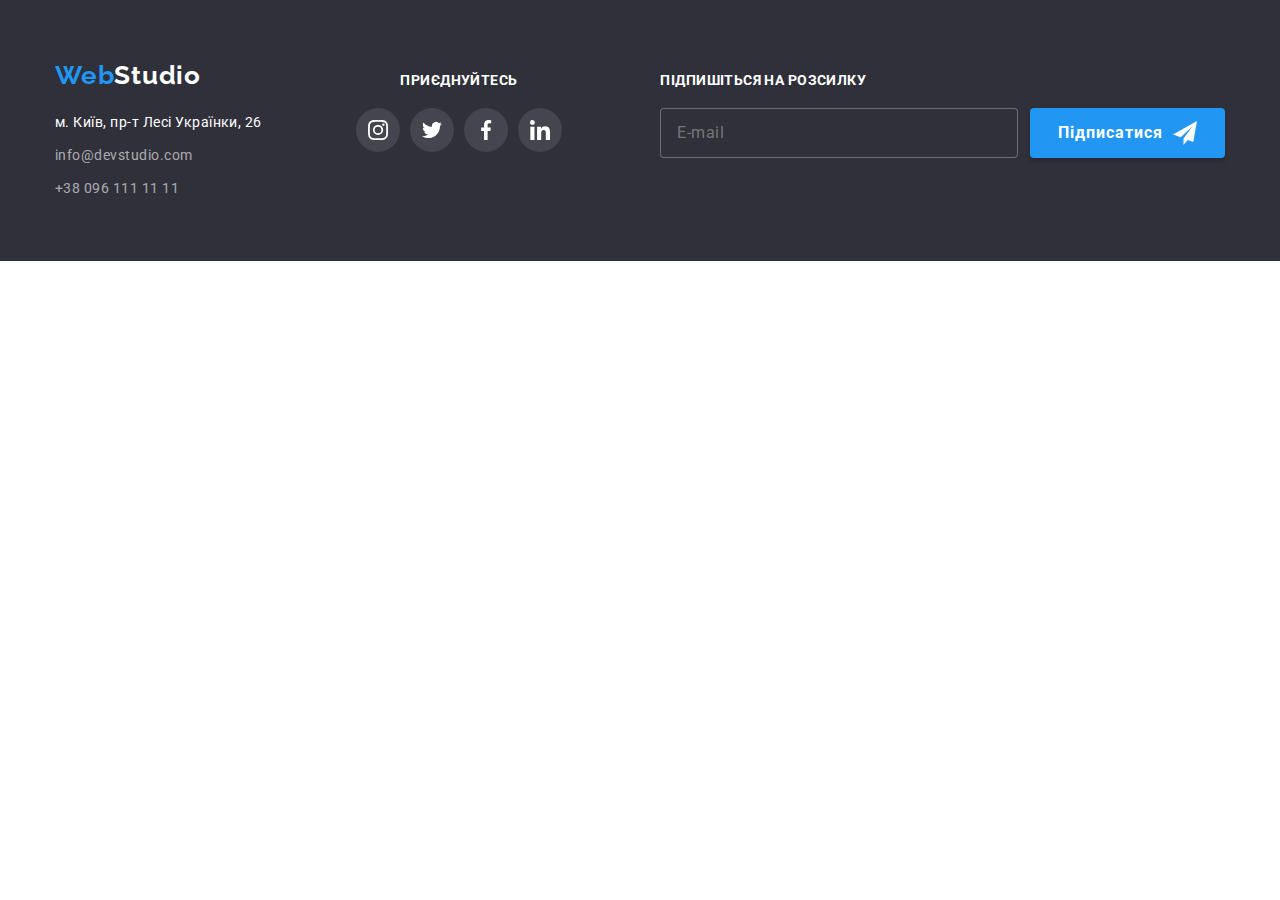
==== commit 506fb6f3: "адаптив футер" ====
--- a/index.html
+++ b/index.html
@@ -19,7 +19,7 @@
     <link rel="stylesheet" href="./css/main.min.css" />
   </head>
   <body>
-    <header class="header ">
+    <header class="header hide">
       <div class="conteiner header__conteiner">
         <nav class="navigation">
           <a lang="en" href="./index.html" class="logo"
@@ -61,7 +61,7 @@
           <button data-modal-open type="button" class="hero__button">Замовити послугу</button>
         </div>
       </section>
-      <section class="section features__section">
+      <section class="section features__section hide">
         <div class="conteiner">
           <h2 class="title features__title">Наші переваги</h2>
           <ul class="list features__list">
@@ -92,7 +92,7 @@
           </ul>
         </div>
       </section>
-      <section class="section works ">
+      <section class="section works hide">
         <div class="conteiner">
           <h2 class="title works__title">Чим ми займаємося</h2>
           <ul class="list">
@@ -126,7 +126,7 @@
           </ul>
         </div>
       </section>
-      <section class="section team ">
+      <section class="section team hide">
         <div class="conteiner">
           <h2 class="title team__title">Наша команда</h2>
           <ul class="list team__list">
@@ -280,7 +280,7 @@
           </ul>
         </div>
       </section>
-      <section class="section partners>
+      <section class="section partners hide">
         <div class="conteiner">
           <h2 class="title partners__title">Постійні клієнти</h2>
           <ul class="list partners__list">
@@ -324,9 +324,9 @@
         </div>
       </section>
     </main>
-    <footer class="footer ">
+    <footer class="footer">
       <div class="conteiner footer__conteiner">
-        <div class="footer__address">
+        <div class="footer__address footer__item">
           <a lang="en" href="./index.html" class="logo"
             >Web <span class="footer__logo">Studio</span></a
           >
@@ -350,7 +350,7 @@
             </ul>
           </address>
         </div>
-        <div class="footer-social">
+        <div class="footer-social footer__item">
           <p class="social__text">приєднуйтесь</p>
           <ul class="list social">
             <li class="social__item social__item--boder">
--- a/css/main.min.css
+++ b/css/main.min.css
@@ -1 +1 @@
-/*! modern-normalize v1.1.0 | MIT License | https://github.com/sindresorhus/modern-normalize */*,::before,::after{-webkit-box-sizing:border-box;box-sizing:border-box}html{line-height:1.15;-webkit-text-size-adjust:100%;-moz-tab-size:4;-o-tab-size:4;tab-size:4}body{margin:0;font-family:system-ui,-apple-system,"Segoe UI",Roboto,Helvetica,Arial,sans-serif,"Apple Color Emoji","Segoe UI Emoji"}hr{height:0;color:inherit}abbr[title]{-webkit-text-decoration:underline dotted;text-decoration:underline dotted}b,strong{font-weight:bolder}code,kbd,samp,pre{font-family:ui-monospace,SFMono-Regular,Consolas,"Liberation Mono",Menlo,monospace;font-size:1em}small{font-size:80%}sub,sup{font-size:75%;line-height:0;position:relative;vertical-align:baseline}sub{bottom:-0.25em}sup{top:-0.5em}table{text-indent:0;border-color:inherit}button,input,optgroup,select,textarea{font-family:inherit;font-size:100%;line-height:1.15;margin:0}button,select{text-transform:none}button,[type=button],[type=reset],[type=submit]{-webkit-appearance:button;-moz-appearance:button;appearance:button}::-moz-focus-inner{border-style:none;padding:0}:-moz-focusring{outline:1px dotted ButtonText}:-moz-ui-invalid{box-shadow:none}legend{padding:0}progress{vertical-align:baseline}::-webkit-inner-spin-button,::-webkit-outer-spin-button{height:auto}[type=search]{-webkit-appearance:textfield;-moz-appearance:textfield;appearance:textfield;outline-offset:-2px}::-webkit-search-decoration{-webkit-appearance:none;appearance:none}::-webkit-file-upload-button{-webkit-appearance:button;appearance:button;font:inherit}summary{display:list-item}:root{--c-primery: #212121;--title-text-color: #757575;--c-accent: #2196f3;--c-placeholder: rgba(117, 117, 117, 0.5);--white-color: #ffffff;--background-color: #2f303a;--background-color-btn: #f5f4fa;--footer-link: rgba(255, 255, 255, 0.6);--bg-section: #ffffff;--bg-hero: #c4c4c4;--bg-works-desk: rgba(47, 48, 58, 0.8);--bg-partners: #afb1b8;--bg-social: rgba(255, 255, 255, 0.1);--bg-accent: #2196f3;--bg-btn: #188ce8;--bg-team: #f5f4fa;--bg-works: #f5f5f5;--border-hed: #ececec;--border-col: #eeeeee;--bg-galary-desc: rgba(33, 150, 243, 0.9)}body{font-family:"Roboto",sans-serif;letter-spacing:.03em;margin:0 auto;color:var(--c-primery)}h1{margin:0 0}h2{margin:0 0}h3{margin:0 0}h4{margin:0 0}h5{margin:0 0}h6{margin:0 0}p{margin:0 0}ul{margin:0 0}img{display:block;max-width:100%;height:auto}.hide{display:none}.conteiner{max-width:480px;margin:0 auto;padding:0 15px}@media screen and (min-width: 768px){.conteiner{max-width:768px;margin:0 auto;padding:0 15px}}@media screen and (min-width: 1200px){.conteiner{max-width:1200px;margin:0 auto;padding:0 15px}}.logo{display:-webkit-box;display:-ms-flexbox;display:flex;font-family:"Raleway",sans-serif;font-weight:700;font-size:26px;line-height:1.19;letter-spacing:.03em;color:var(--c-accent);text-decoration:none;outline:rgba(0,0,0,0)}@media screen and (max-width: 1199px){.logo{-webkit-box-pack:center;-ms-flex-pack:center;justify-content:center;font-size:24px;line-height:1.6666}}.list{display:-webkit-box;display:-ms-flexbox;display:flex;-webkit-box-pack:center;-ms-flex-pack:center;justify-content:center;-ms-flex-wrap:wrap;flex-wrap:wrap;padding-left:0;list-style:none}@media screen and (min-width: 768px){.list{display:-webkit-box;display:-ms-flexbox;display:flex}}@media screen and (min-width: 1200px){.list{display:-webkit-box;display:-ms-flexbox;display:flex}}.section{padding:60px 0}@media screen and (min-width: 768px){.section{padding:60px 0}}@media screen and (min-width: 1200px){.section{padding:94px 0}}.title{text-align:center;font-weight:700;font-size:36px;line-height:1.17}.social{display:-webkit-box;display:-ms-flexbox;display:flex;-webkit-box-align:center;-ms-flex-align:center;align-items:center;-webkit-box-pack:center;-ms-flex-pack:center;justify-content:center;-ms-flex-wrap:wrap;flex-wrap:wrap;gap:10px;margin-top:16px}.header{border-bottom:1px solid var(--border-hed)}.header__conteiner{display:-webkit-box;display:-ms-flexbox;display:flex}.header__logo{color:var(--c-primery)}.navigation{display:-webkit-box;display:-ms-flexbox;display:flex;-webkit-box-align:center;-ms-flex-align:center;align-items:center}@media screen and (min-width: 1200px){.navigation__list{margin-left:91px}}.navigation__item:not(:last-child){margin-right:50px}.navigation__item--current{position:relative}.navigation__item--current:visited{color:var(--c-accent)}.navigation__link{font-weight:500;font-size:14px;line-height:1.14;letter-spacing:.02em;color:inherit;text-decoration:none}@media screen and (min-width: 1200px){.navigation__link{display:-webkit-box;display:-ms-flexbox;display:flex;display:block;-webkit-box-align:center;-ms-flex-align:center;align-items:center;padding-top:32px;padding-bottom:32px}.navigation__link:hover{color:var(--bg-accent);outline:rgba(0,0,0,0)}.navigation__link:focus{color:var(--bg-accent);outline:rgba(0,0,0,0)}}.navigation__link--current::after{position:absolute;bottom:0;left:0;content:"";display:block;background-color:var(--bg-accent);height:4px;width:100%;border-radius:2px;margin-bottom:-1px}.navigation__link--current:visited{color:var(--c-accent)}@media screen and (min-width: 1200px){.contacts{display:-webkit-box;display:-ms-flexbox;display:flex;-webkit-box-align:center;-ms-flex-align:center;align-items:center;margin-left:auto}}.contacts__item{-webkit-box-align:center;-ms-flex-align:center;align-items:center;-webkit-box-pack:center;-ms-flex-pack:center;justify-content:center}.contacts__item:not(:last-child){margin-right:50px}@media screen and (min-width: 1200px){.contacts__item:not(:last-child){margin-right:50px}}.contacts__icon{margin-right:10px;fill:currentColor}.list__link{font-size:14px;line-height:1.71;color:var(--footer-link);text-decoration:none;-webkit-transition:250ms cubic-bezier(0.4, 0, 0.2, 1);transition:250ms cubic-bezier(0.4, 0, 0.2, 1)}.list__link:hover{color:var(--bg-accent);outline:rgba(0,0,0,0)}.list__link:focus{color:var(--bg-accent);outline:rgba(0,0,0,0)}@media screen and (max-width: 767px){.list__link{display:-webkit-box;display:-ms-flexbox;display:flex;-webkit-box-pack:center;-ms-flex-pack:center;justify-content:center}}.contacts__link{text-decoration:none;font-weight:500;font-size:14px;line-height:1.14;letter-spacing:.02em;color:var(--title-text-color)}@media screen and (min-width: 768px){.contacts__link{display:-webkit-box;display:-ms-flexbox;display:flex;-webkit-box-align:center;-ms-flex-align:center;align-items:center;padding-top:32px;padding-bottom:32px}}@media screen and (max-width: 767px){.navigation__list,.contacts{display:none}}.hero{background-color:var(--bg-hero)}.hero__conteiner{max-width:480px;background-image:url(../images/overlays.webp),url(../images/hero.jpg);background-repeat:no-repeat;background-position:center;background-size:cover;color:var(--white-color);padding-top:200px;padding-bottom:200px}@media screen and (min-width: 1600px){.hero__conteiner{max-width:1600px}}.hero__title{max-width:696px;font-weight:900;font-size:44px;line-height:1.36;letter-spacing:.06em;text-align:center;text-transform:uppercase}@media screen and (min-width: 1600px){.hero__title{margin:0 auto 30px auto}}.hero__button{display:block;margin-left:auto;margin-right:auto;padding:10px 32px;font-weight:700;font-size:16px;line-height:1.88;letter-spacing:.06em;color:var(--white-color);background-color:var(--bg-accent);border-radius:4px;border-color:rgba(0,0,0,0);border:none;cursor:pointer}@media screen and (min-width: 1200px){.features__section{padding-bottom:0}}.features__title{margin-bottom:50px;display:none}.features__list{display:-webkit-box;display:-ms-flexbox;display:flex;-ms-flex-wrap:wrap;flex-wrap:wrap;width:auto;gap:30px}.features__subject{text-align:center;font-weight:700;font-size:14px;line-height:1.1428;margin-bottom:10px;text-transform:uppercase}.features__subject::before{display:block;content:"";background-color:var(--background-color-btn);background-repeat:no-repeat;background-position:center;max-width:450px;height:120px;margin-bottom:30px}@media screen and (min-width: 768px){.features__subject{text-align:start}.features__subject::before{width:354px;height:120px}}@media screen and (min-width: 1200px){.features__subject{text-align:start}.features__subject::before{width:270px;height:120px}}.features__subject--antenna::before{background-image:url(../images/icons/antenna.svg)}.features__subject--clock::before{background-image:url(../images/icons/clock.svg)}.features__subject--diagram::before{background-image:url(../images/icons/diagram.svg)}.features__subject--astronaut::before{background-image:url(../images/icons/astronaut.svg)}.features__text{width:auto;font-size:14px;line-height:1.7142;color:var(--title-text-color)}@media screen and (min-width: 768px){.features__text{max-width:354px;font-size:14px;line-height:1.7142;color:var(--title-text-color)}}@media screen and (min-width: 1200px){.features__text{max-width:270px;font-size:14px;line-height:1.7142;color:var(--title-text-color)}}@media screen and (max-width: 1199px){.works{display:none}}.works__title{margin-bottom:50px}.works__list-item{position:relative}.works__list-item:not(:last-child){margin-right:30px}.works__desc{position:absolute;width:100%;bottom:0;font-weight:700;font-size:14px;line-height:1.1428;text-align:center;color:var(--white-color);background:var(--bg-works-desk);padding:27px 10px;text-transform:uppercase;overflow:auto}.team{background-color:var(--bg-team)}.team__title{margin-bottom:50px}@media screen and (max-width: 767px){.team__list{display:-webkit-box;display:-ms-flexbox;display:flex;-webkit-box-orient:vertical;-webkit-box-direction:normal;-ms-flex-direction:column;flex-direction:column;gap:30px}}.team__item{background:var(--bg-section);-webkit-box-shadow:0px 1px 3px rgba(0,0,0,.12),0px 1px 1px rgba(0,0,0,.14),0px 2px 1px rgba(0,0,0,.2);box-shadow:0px 1px 3px rgba(0,0,0,.12),0px 1px 1px rgba(0,0,0,.14),0px 2px 1px rgba(0,0,0,.2);border-radius:0px 0px 4px 4px;max-width:auto;max-height:auto}@media screen and (min-width: 1200px){.team__item:not(:last-child){margin-right:30px}}@media screen and (max-width: 767px){.team img{width:auto}}.team__desc{padding-top:30px;padding-bottom:30px;text-align:center}.team__subject{margin-bottom:10px;font-weight:500;font-size:16px;line-height:1.19}.team__experience{font-size:16px;line-height:1.19;color:var(--title-text-color)}.social__link{display:-webkit-box;display:-ms-flexbox;display:flex;-webkit-box-align:center;-ms-flex-align:center;align-items:center;-webkit-box-pack:center;-ms-flex-pack:center;justify-content:center;fill:#afb1b8;width:44px;height:44px;border-radius:50%;-webkit-transition:250ms cubic-bezier(0.4, 0, 0.2, 1);transition:250ms cubic-bezier(0.4, 0, 0.2, 1)}.social__link:hover{fill:var(--white-color);background-color:var(--bg-accent);outline:rgba(0,0,0,0)}.social__link:focus{fill:var(--white-color);background-color:var(--bg-accent);outline:rgba(0,0,0,0)}.partners__title{margin-bottom:50px}@media screen and (max-width: 767px){.partners__list{display:-webkit-box;display:-ms-flexbox;display:flex;-ms-flex-wrap:wrap;flex-wrap:wrap;gap:30px}}.partner__item{fill:var(--bg-partners)}@media screen and (min-width: 1200px){.partner__item:not(:last-child){margin-right:30px}}.partner__link{display:-webkit-box;display:-ms-flexbox;display:flex;-webkit-box-align:center;-ms-flex-align:center;align-items:center;-webkit-box-pack:center;-ms-flex-pack:center;justify-content:center;width:210px;height:92px;padding:13px 32px;border:1px solid var(--bg-partners);border-radius:4px;-webkit-transition:250ms cubic-bezier(0.4, 0, 0.2, 1);transition:250ms cubic-bezier(0.4, 0, 0.2, 1)}.partner__link:hover{fill:var(--c-accent);border-color:var(--bg-accent);outline:rgba(0,0,0,0)}.partner__link:focus{fill:var(--c-accent);border-color:var(--bg-accent);outline:rgba(0,0,0,0)}@media screen and (min-width: 1200px){.partner__link{width:170px;height:92px}}.partner__icon{fill:inherit}.footer{background-color:var(--background-color)}.footer__conteiner{display:-webkit-box;display:-ms-flexbox;display:flex;padding-top:60px;padding-bottom:60px}@media screen and (max-width: 1199px){.footer__conteiner,.form{-webkit-box-orient:vertical;-webkit-box-direction:normal;-ms-flex-direction:column;flex-direction:column;-webkit-box-align:center;-ms-flex-align:center;align-items:center;max-width:480px}.footer__address{width:100%;text-align:center}}.footer__address{display:block;width:100%;width:231px}.footer__logo{color:var(--white-color)}.address{margin-top:20px}.address__list{width:100%;padding-left:0;list-style:none;font-style:normal}.address__item:not(:last-child){margin-bottom:9px}.address__link{color:var(--white-color);text-decoration:none;-webkit-transition:250ms cubic-bezier(0.4, 0, 0.2, 1);transition:250ms cubic-bezier(0.4, 0, 0.2, 1)}.footer-social{text-align:center;padding-top:12px}@media screen and (min-width: 1200px){.footer-social{margin-left:70px}}.social__item--boder{border:none;border-radius:50%;background:var(--bg-social)}.social__link--white{fill:var(--white-color)}.social__text{margin-bottom:20px;font-weight:700;font-size:14px;line-height:1.1428;letter-spacing:.03em;text-transform:uppercase;color:var(--white-color)}.footer__title{margin-bottom:20px;font-weight:700;font-size:14px;line-height:1.1428;letter-spacing:.03em;text-transform:uppercase;color:var(--white-color)}@media screen and (max-width: 1199px){.footer__title{text-align:center}}.footer-input{padding-top:12px}@media screen and (max-width: 767px){.footer-input{width:100%}}@media screen and (min-width: 1600px){.footer-input{margin-left:auto}}.form{display:-webkit-box;display:-ms-flexbox;display:flex;gap:12px}@media screen and (max-width: 767px){.label__email{width:100%}}.footer__email{width:100%;font-size:16px;line-height:1.25;letter-spacing:.03em;color:var(--footer-link);max-height:50px;padding:15px 16px;background:#2f303a;border:1px solid rgba(255,255,255,.3);border-radius:4px;-webkit-transition:250ms cubic-bezier(0.4, 0, 0.2, 1);transition:250ms cubic-bezier(0.4, 0, 0.2, 1);outline:rgba(0,0,0,0)}@media screen and (min-width: 1200px){.footer__email{width:358px}}.footer__email:hover{border:1px solid #2196f3}.footer__button{display:-webkit-box;display:-ms-flexbox;display:flex;-webkit-box-align:center;-ms-flex-align:center;align-items:center;padding:10px 28px;font-weight:700;font-size:16px;line-height:1.875;letter-spacing:.06em;color:var(--white-color);background:var(--c-accent);-webkit-box-shadow:0px 4px 4px rgba(0,0,0,.15);box-shadow:0px 4px 4px rgba(0,0,0,.15);border-radius:4px;border:none;cursor:pointer}.icon__send{margin-left:10px}.galary{padding:94px 0}.galary__title{display:none}.galary-button__item:not(:last-child){margin-right:8px;margin-bottom:50px}.button{display:block;font-weight:500;font-size:16px;line-height:1.625;letter-spacing:.03em;color:var(--c-primery);background-color:var(--bg-team);cursor:pointer;-webkit-transition:250ms cubic-bezier(0.4, 0, 0.2, 1);transition:250ms cubic-bezier(0.4, 0, 0.2, 1)}.button:hover{color:var(--white-color);background-color:var(--bg-accent);-webkit-box-shadow:0px 3px 1px rgba(0,0,0,.1),0px 1px 2px rgba(0,0,0,.08),0px 2px 2px rgba(0,0,0,.12);box-shadow:0px 3px 1px rgba(0,0,0,.1),0px 1px 2px rgba(0,0,0,.08),0px 2px 2px rgba(0,0,0,.12);border-radius:4px;outline:rgba(0,0,0,0)}.button:focus{color:var(--white-color);background-color:var(--bg-accent);-webkit-box-shadow:0px 3px 1px rgba(0,0,0,.1),0px 1px 2px rgba(0,0,0,.08),0px 2px 2px rgba(0,0,0,.12);box-shadow:0px 3px 1px rgba(0,0,0,.1),0px 1px 2px rgba(0,0,0,.08),0px 2px 2px rgba(0,0,0,.12);border-radius:4px;outline:rgba(0,0,0,0)}.galary__button{padding:6px 22px;border-color:rgba(0,0,0,0);border-radius:4px}.galary__button--general{padding:6px 25px}.galary-list{display:-webkit-box;display:-ms-flexbox;display:flex;padding-left:0;-ms-flex-wrap:wrap;flex-wrap:wrap;list-style:none}.galary__item{max-width:370px;border:1px solid #eee}.galary__item:not(:nth-child(3n+3)){margin-right:30px}.galary__item:not(:nth-child(n+7)){margin-bottom:30px}.galary__link{display:block;-webkit-transition:250ms cubic-bezier(0.4, 0, 0.2, 1);transition:250ms cubic-bezier(0.4, 0, 0.2, 1);font-family:"Roboto",sans-serif;letter-spacing:.03em;margin:0 auto;color:var(--c-primery);text-decoration:none}.galary__link:hover{-webkit-box-shadow:0px 1px 1px rgba(0,0,0,.12),0px 4px 4px rgba(0,0,0,.06),1px 4px 6px rgba(0,0,0,.16);box-shadow:0px 1px 1px rgba(0,0,0,.12),0px 4px 4px rgba(0,0,0,.06),1px 4px 6px rgba(0,0,0,.16);outline:rgba(0,0,0,0)}.galary__link:hover .galary__descriotion{-webkit-transform:translateY(0);transform:translateY(0)}.galary__link:focus{-webkit-box-shadow:0px 1px 1px rgba(0,0,0,.12),0px 4px 4px rgba(0,0,0,.06),1px 4px 6px rgba(0,0,0,.16);box-shadow:0px 1px 1px rgba(0,0,0,.12),0px 4px 4px rgba(0,0,0,.06),1px 4px 6px rgba(0,0,0,.16);outline:rgba(0,0,0,0)}.galary__link:focus .galary__descriotion{-webkit-transform:translateY(0);transform:translateY(0)}.galary-card{position:relative;overflow:hidden}.galary__descriotion{position:absolute;background-color:var(--bg-galary-desc);top:0;left:0;width:100%;height:100%;font-size:18px;line-height:1.5555;letter-spacing:.03em;-webkit-transform:translateY(100%);transform:translateY(100%);overflow:auto;-webkit-transition:250ms cubic-bezier(0.4, 0, 0.2, 1);transition:250ms cubic-bezier(0.4, 0, 0.2, 1);color:var(--white-color);padding:63px 24px}.galary-desc{padding:20px 24px;border:1px solid var(--border-col)}.galary-desc__title{font-weight:700;font-size:18px;line-height:2;letter-spacing:.06em}.galary-desk__text{margin-top:4px;font-size:16px;line-height:1.88;color:var(--title-text-color)}.backdrop{position:fixed;width:100%;height:100%;top:0;left:0;background:rgba(0,0,0,.2);opacity:1;-webkit-transition:250ms cubic-bezier(0.4, 0, 0.2, 1);transition:250ms cubic-bezier(0.4, 0, 0.2, 1)}.backdrop.is-hidden{visibility:hidden;opacity:0;pointer-events:none}.backdrop.is-hidden .modal{-webkit-transform:translate(-50%, -50%) scale(0.9);transform:translate(-50%, -50%) scale(0.9)}.modal{position:absolute;top:50%;left:50%;width:528px;height:581px;padding:40px;background-color:var(--bg-section);-webkit-transform:translate(-50%, -50%) scale(1);transform:translate(-50%, -50%) scale(1);-webkit-transition:-webkit-transform 250ms cubic-bezier(0.4, 0, 0.2, 1);transition:-webkit-transform 250ms cubic-bezier(0.4, 0, 0.2, 1);transition:transform 250ms cubic-bezier(0.4, 0, 0.2, 1);transition:transform 250ms cubic-bezier(0.4, 0, 0.2, 1), -webkit-transform 250ms cubic-bezier(0.4, 0, 0.2, 1)}.modal__button--close{position:absolute;right:8px;top:8px;display:-webkit-box;display:-ms-flexbox;display:flex;-webkit-box-align:center;-ms-flex-align:center;align-items:center;-webkit-box-pack:center;-ms-flex-pack:center;justify-content:center;width:30px;height:30px;border-radius:50%;cursor:pointer;background-color:var(--bg-section);border:1px solid rgba(0,0,0,.1);-webkit-transition:250ms cubic-bezier(0.4, 0, 0.2, 1);transition:250ms cubic-bezier(0.4, 0, 0.2, 1);outline:rgba(0,0,0,0)}.modal__button--close:hover{fill:var(--c-accent)}.modal__button--close:focus{fill:var(--c-accent)}.modal-form__title{text-align:center;font-weight:700;font-size:20px;line-height:23px;margin-bottom:12px;letter-spacing:.03em;color:var(--c-primery)}.form-row-input{display:block;width:100%}.modal-form__text{display:block;width:100%;width:100%;height:120px;padding:12px 16px;margin-bottom:20px;border:1px solid rgba(33,33,33,.2);border-radius:4px;resize:none;outline:rgba(0,0,0,0);-webkit-transition:border 250ms cubic-bezier(0.4, 0, 0.2, 1);transition:border 250ms cubic-bezier(0.4, 0, 0.2, 1)}.modal-form__text::-webkit-input-placeholder{font-size:12px;line-height:1.1666;letter-spacing:.01em;color:var(--c-placeholder)}.modal-form__text::-moz-placeholder{font-size:12px;line-height:1.1666;letter-spacing:.01em;color:var(--c-placeholder)}.modal-form__text:-ms-input-placeholder{font-size:12px;line-height:1.1666;letter-spacing:.01em;color:var(--c-placeholder)}.modal-form__text::-ms-input-placeholder{font-size:12px;line-height:1.1666;letter-spacing:.01em;color:var(--c-placeholder)}.modal-form__text::placeholder{font-size:12px;line-height:1.1666;letter-spacing:.01em;color:var(--c-placeholder)}.modal-form__text:focus{border:1px solid var(--c-accent)}.form-row{margin-bottom:10px}.form-row__title{display:block;margin-bottom:4px;font-size:12px;line-height:1.1666;letter-spacing:.01em;color:var(--title-text-color)}.form-row__item{position:relative}.form-row__input{width:100%;height:40px;border:1px solid rgba(33,33,33,.2);border-radius:4px;padding:12px 12px 12px 42px;-webkit-transition:250ms cubic-bezier(0.4, 0, 0.2, 1);transition:250ms cubic-bezier(0.4, 0, 0.2, 1);outline:rgba(0,0,0,0)}.form-row__input:focus{border:1px solid var(--c-accent)}.form-row__input:focus+svg{fill:var(--c-accent);-webkit-transition:250ms cubic-bezier(0.4, 0, 0.2, 1);transition:250ms cubic-bezier(0.4, 0, 0.2, 1)}.form-row__icon{fill:var(--c-primery);position:absolute;top:50%;left:12px;-webkit-transform:translateY(-50%);transform:translateY(-50%)}.modal-check{margin-bottom:30px}.modal-check__input{position:absolute;opacity:0}.modal-check__input:checked+.modal-check__label::before{background-color:var(--bg-accent);background-image:url(../images/icons/Vector.svg);background-repeat:no-repeat;background-position:center}.modal-check__label{display:-webkit-box;display:-ms-flexbox;display:flex;-webkit-box-align:center;-ms-flex-align:center;align-items:center;-webkit-box-pack:center;-ms-flex-pack:center;justify-content:center;font-size:14px;letter-spacing:.03em;color:var(--title-text-color)}.modal-check__label::before{display:-webkit-box;display:-ms-flexbox;display:flex;margin-right:7px;content:"";background-image:url(../images/icons/Vector.svg);background-repeat:no-repeat;background-position:center;background-size:contain;width:16px;height:15px;border:1px solid rgba(33,33,33,.2);border-radius:2px;-webkit-transition:250ms cubic-bezier(0.4, 0, 0.2, 1),background-image 250ms cubic-bezier(0.4, 0, 0.2, 1);transition:250ms cubic-bezier(0.4, 0, 0.2, 1),background-image 250ms cubic-bezier(0.4, 0, 0.2, 1)}.modal-check__link{margin-left:7px;font-size:14px;line-height:1.7142;-webkit-text-decoration-line:underline;text-decoration-line:underline;color:var(--c-accent)}.modal__button-send{display:block;margin-left:auto;margin-right:auto;padding:10px 52px;border-color:rgba(0,0,0,0);border-radius:4px;outline:rgba(0,0,0,0);font-weight:700;font-size:16px;line-height:1.88;letter-spacing:.06em;color:var(--white-color);background-color:var(--bg-btn);-webkit-box-shadow:0px 4px 4px rgba(0,0,0,.15);box-shadow:0px 4px 4px rgba(0,0,0,.15);cursor:pointer}/*# sourceMappingURL=main.min.css.map */+/*! modern-normalize v1.1.0 | MIT License | https://github.com/sindresorhus/modern-normalize */*,::before,::after{-webkit-box-sizing:border-box;box-sizing:border-box}html{line-height:1.15;-webkit-text-size-adjust:100%;-moz-tab-size:4;-o-tab-size:4;tab-size:4}body{margin:0;font-family:system-ui,-apple-system,"Segoe UI",Roboto,Helvetica,Arial,sans-serif,"Apple Color Emoji","Segoe UI Emoji"}hr{height:0;color:inherit}abbr[title]{-webkit-text-decoration:underline dotted;text-decoration:underline dotted}b,strong{font-weight:bolder}code,kbd,samp,pre{font-family:ui-monospace,SFMono-Regular,Consolas,"Liberation Mono",Menlo,monospace;font-size:1em}small{font-size:80%}sub,sup{font-size:75%;line-height:0;position:relative;vertical-align:baseline}sub{bottom:-0.25em}sup{top:-0.5em}table{text-indent:0;border-color:inherit}button,input,optgroup,select,textarea{font-family:inherit;font-size:100%;line-height:1.15;margin:0}button,select{text-transform:none}button,[type=button],[type=reset],[type=submit]{-webkit-appearance:button;-moz-appearance:button;appearance:button}::-moz-focus-inner{border-style:none;padding:0}:-moz-focusring{outline:1px dotted ButtonText}:-moz-ui-invalid{box-shadow:none}legend{padding:0}progress{vertical-align:baseline}::-webkit-inner-spin-button,::-webkit-outer-spin-button{height:auto}[type=search]{-webkit-appearance:textfield;-moz-appearance:textfield;appearance:textfield;outline-offset:-2px}::-webkit-search-decoration{-webkit-appearance:none;appearance:none}::-webkit-file-upload-button{-webkit-appearance:button;appearance:button;font:inherit}summary{display:list-item}:root{--c-primery: #212121;--title-text-color: #757575;--c-accent: #2196f3;--c-placeholder: rgba(117, 117, 117, 0.5);--white-color: #ffffff;--background-color: #2f303a;--background-color-btn: #f5f4fa;--footer-link: rgba(255, 255, 255, 0.6);--bg-section: #ffffff;--bg-hero: #c4c4c4;--bg-works-desk: rgba(47, 48, 58, 0.8);--bg-partners: #afb1b8;--bg-social: rgba(255, 255, 255, 0.1);--bg-accent: #2196f3;--bg-btn: #188ce8;--bg-team: #f5f4fa;--bg-works: #f5f5f5;--border-hed: #ececec;--border-col: #eeeeee;--bg-galary-desc: rgba(33, 150, 243, 0.9)}body{font-family:"Roboto",sans-serif;letter-spacing:.03em;margin:0 auto;color:var(--c-primery)}h1{margin:0 0}h2{margin:0 0}h3{margin:0 0}h4{margin:0 0}h5{margin:0 0}h6{margin:0 0}p{margin:0 0}ul{margin:0 0}img{display:block;max-width:100%;height:auto}.hide{display:none}.conteiner{max-width:480px;margin:0 auto;padding:0 15px}@media screen and (min-width: 768px){.conteiner{max-width:768px;margin:0 auto;padding:0 15px}}@media screen and (min-width: 1200px){.conteiner{max-width:1200px;margin:0 auto;padding:0 15px}}.logo{display:-webkit-box;display:-ms-flexbox;display:flex;font-family:"Raleway",sans-serif;font-weight:700;font-size:26px;line-height:1.19;letter-spacing:.03em;color:var(--c-accent);text-decoration:none;outline:rgba(0,0,0,0)}@media screen and (max-width: 1199px){.logo{-webkit-box-pack:center;-ms-flex-pack:center;justify-content:center;font-size:24px;line-height:1.6666}}.list{display:-webkit-box;display:-ms-flexbox;display:flex;-webkit-box-pack:center;-ms-flex-pack:center;justify-content:center;-ms-flex-wrap:wrap;flex-wrap:wrap;padding-left:0;list-style:none}@media screen and (min-width: 768px){.list{display:-webkit-box;display:-ms-flexbox;display:flex}}@media screen and (min-width: 1200px){.list{display:-webkit-box;display:-ms-flexbox;display:flex}}.section{padding:60px 0}@media screen and (min-width: 768px){.section{padding:60px 0}}@media screen and (min-width: 1200px){.section{padding:94px 0}}.title{text-align:center;font-weight:700;font-size:36px;line-height:1.17}.social{display:-webkit-box;display:-ms-flexbox;display:flex;-webkit-box-align:center;-ms-flex-align:center;align-items:center;-webkit-box-pack:center;-ms-flex-pack:center;justify-content:center;-ms-flex-wrap:wrap;flex-wrap:wrap;gap:10px;margin-top:16px}.header{border-bottom:1px solid var(--border-hed)}.header__conteiner{display:-webkit-box;display:-ms-flexbox;display:flex}.header__logo{color:var(--c-primery)}.navigation{display:-webkit-box;display:-ms-flexbox;display:flex;-webkit-box-align:center;-ms-flex-align:center;align-items:center}@media screen and (min-width: 1200px){.navigation__list{margin-left:91px}}.navigation__item:not(:last-child){margin-right:50px}.navigation__item--current{position:relative}.navigation__item--current:visited{color:var(--c-accent)}.navigation__link{font-weight:500;font-size:14px;line-height:1.14;letter-spacing:.02em;color:inherit;text-decoration:none}@media screen and (min-width: 1200px){.navigation__link{display:-webkit-box;display:-ms-flexbox;display:flex;display:block;-webkit-box-align:center;-ms-flex-align:center;align-items:center;padding-top:32px;padding-bottom:32px}.navigation__link:hover{color:var(--bg-accent);outline:rgba(0,0,0,0)}.navigation__link:focus{color:var(--bg-accent);outline:rgba(0,0,0,0)}}.navigation__link--current::after{position:absolute;bottom:0;left:0;content:"";display:block;background-color:var(--bg-accent);height:4px;width:100%;border-radius:2px;margin-bottom:-1px}.navigation__link--current:visited{color:var(--c-accent)}@media screen and (min-width: 1200px){.contacts{display:-webkit-box;display:-ms-flexbox;display:flex;-webkit-box-align:center;-ms-flex-align:center;align-items:center;margin-left:auto}}.contacts__item{-webkit-box-align:center;-ms-flex-align:center;align-items:center;-webkit-box-pack:center;-ms-flex-pack:center;justify-content:center}.contacts__item:not(:last-child){margin-right:50px}@media screen and (min-width: 1200px){.contacts__item:not(:last-child){margin-right:50px}}.contacts__icon{margin-right:10px;fill:currentColor}.list__link{font-size:14px;line-height:1.71;color:var(--footer-link);text-decoration:none;-webkit-transition:250ms cubic-bezier(0.4, 0, 0.2, 1);transition:250ms cubic-bezier(0.4, 0, 0.2, 1)}.list__link:hover{color:var(--bg-accent);outline:rgba(0,0,0,0)}.list__link:focus{color:var(--bg-accent);outline:rgba(0,0,0,0)}@media screen and (max-width: 767px){.list__link{display:-webkit-box;display:-ms-flexbox;display:flex;-webkit-box-pack:center;-ms-flex-pack:center;justify-content:center}}.contacts__link{text-decoration:none;font-weight:500;font-size:14px;line-height:1.14;letter-spacing:.02em;color:var(--title-text-color)}@media screen and (min-width: 768px){.contacts__link{display:-webkit-box;display:-ms-flexbox;display:flex;-webkit-box-align:center;-ms-flex-align:center;align-items:center;padding-top:32px;padding-bottom:32px}}@media screen and (max-width: 767px){.navigation__list,.contacts{display:none}}.hero{background-color:var(--bg-hero)}.hero__conteiner{max-width:480px;background-image:url(../images/overlays.webp),url(../images/hero.jpg);background-repeat:no-repeat;background-position:center;background-size:cover;color:var(--white-color);padding-top:200px;padding-bottom:200px}@media screen and (min-width: 1600px){.hero__conteiner{max-width:1600px}}.hero__title{max-width:696px;font-weight:900;font-size:44px;line-height:1.36;letter-spacing:.06em;text-align:center;text-transform:uppercase}@media screen and (min-width: 1600px){.hero__title{margin:0 auto 30px auto}}.hero__button{display:block;margin-left:auto;margin-right:auto;padding:10px 32px;font-weight:700;font-size:16px;line-height:1.88;letter-spacing:.06em;color:var(--white-color);background-color:var(--bg-accent);border-radius:4px;border-color:rgba(0,0,0,0);border:none;cursor:pointer}@media screen and (min-width: 1200px){.features__section{padding-bottom:0}}.features__title{margin-bottom:50px;display:none}.features__list{display:-webkit-box;display:-ms-flexbox;display:flex;-ms-flex-wrap:wrap;flex-wrap:wrap;width:auto;gap:30px}.features__subject{text-align:center;font-weight:700;font-size:14px;line-height:1.1428;margin-bottom:10px;text-transform:uppercase}.features__subject::before{display:block;content:"";background-color:var(--background-color-btn);background-repeat:no-repeat;background-position:center;max-width:450px;height:120px;margin-bottom:30px}@media screen and (min-width: 768px){.features__subject{text-align:start}.features__subject::before{width:354px;height:120px}}@media screen and (min-width: 1200px){.features__subject{text-align:start}.features__subject::before{width:270px;height:120px}}.features__subject--antenna::before{background-image:url(../images/icons/antenna.svg)}.features__subject--clock::before{background-image:url(../images/icons/clock.svg)}.features__subject--diagram::before{background-image:url(../images/icons/diagram.svg)}.features__subject--astronaut::before{background-image:url(../images/icons/astronaut.svg)}.features__text{width:auto;font-size:14px;line-height:1.7142;color:var(--title-text-color)}@media screen and (min-width: 768px){.features__text{max-width:354px;font-size:14px;line-height:1.7142;color:var(--title-text-color)}}@media screen and (min-width: 1200px){.features__text{max-width:270px;font-size:14px;line-height:1.7142;color:var(--title-text-color)}}@media screen and (max-width: 1199px){.works{display:none}}.works__title{margin-bottom:50px}.works__list-item{position:relative}.works__list-item:not(:last-child){margin-right:30px}.works__desc{position:absolute;width:100%;bottom:0;font-weight:700;font-size:14px;line-height:1.1428;text-align:center;color:var(--white-color);background:var(--bg-works-desk);padding:27px 10px;text-transform:uppercase;overflow:auto}.team{background-color:var(--bg-team)}.team__title{margin-bottom:50px}.team__list{gap:30px}@media screen and (max-width: 767px){.team__list{display:-webkit-box;display:-ms-flexbox;display:flex;-webkit-box-orient:vertical;-webkit-box-direction:normal;-ms-flex-direction:column;flex-direction:column}}.team__item{background:var(--bg-section);-webkit-box-shadow:0px 1px 3px rgba(0,0,0,.12),0px 1px 1px rgba(0,0,0,.14),0px 2px 1px rgba(0,0,0,.2);box-shadow:0px 1px 3px rgba(0,0,0,.12),0px 1px 1px rgba(0,0,0,.14),0px 2px 1px rgba(0,0,0,.2);border-radius:0px 0px 4px 4px;max-width:auto;max-height:auto}@media screen and (min-width: 768px)and (max-width: 1199px){.team__item{width:calc(50% - 15px)}.team img{width:354px;height:374px}}@media screen and (max-width: 767px){.team img{width:auto}}.team__desc{padding-top:30px;padding-bottom:30px;text-align:center}.team__subject{margin-bottom:10px;font-weight:500;font-size:16px;line-height:1.19}.team__experience{font-size:16px;line-height:1.19;color:var(--title-text-color)}.social__link{display:-webkit-box;display:-ms-flexbox;display:flex;-webkit-box-align:center;-ms-flex-align:center;align-items:center;-webkit-box-pack:center;-ms-flex-pack:center;justify-content:center;fill:#afb1b8;width:44px;height:44px;border-radius:50%;-webkit-transition:250ms cubic-bezier(0.4, 0, 0.2, 1);transition:250ms cubic-bezier(0.4, 0, 0.2, 1)}.social__link:hover{fill:var(--white-color);background-color:var(--bg-accent);outline:rgba(0,0,0,0)}.social__link:focus{fill:var(--white-color);background-color:var(--bg-accent);outline:rgba(0,0,0,0)}.partners__title{margin-bottom:50px}.partners__list{gap:30px}@media screen and (max-width: 767px){.partners__list{display:-webkit-box;display:-ms-flexbox;display:flex;-ms-flex-wrap:wrap;flex-wrap:wrap;gap:30px}}.partner__item{fill:var(--bg-partners)}@media screen and (max-width: 767px){.partner__item{width:calc(50% - 15px)}}@media screen and (min-width: 768px){.partner__item{width:calc((100% - 60px)/3)}}@media screen and (min-width: 1200px){.partner__item{width:calc((100% - 150px)/6)}}.partner__link{display:-webkit-box;display:-ms-flexbox;display:flex;-webkit-box-align:center;-ms-flex-align:center;align-items:center;-webkit-box-pack:center;-ms-flex-pack:center;justify-content:center;width:auto;height:92px;padding:13px 10px;border:1px solid var(--bg-partners);border-radius:4px;-webkit-transition:250ms cubic-bezier(0.4, 0, 0.2, 1);transition:250ms cubic-bezier(0.4, 0, 0.2, 1)}.partner__link:hover{fill:var(--c-accent);border-color:var(--bg-accent);outline:rgba(0,0,0,0)}.partner__link:focus{fill:var(--c-accent);border-color:var(--bg-accent);outline:rgba(0,0,0,0)}@media screen and (min-width: 1200px){.partner__link{width:auto;height:92px}}.partner__icon{width:106px;height:60px;fill:inherit}.footer{background-color:var(--background-color)}.footer__conteiner{display:-webkit-box;display:-ms-flexbox;display:flex;-ms-flex-wrap:wrap;flex-wrap:wrap;padding-top:60px;padding-bottom:60px}@media screen and (min-width: 768px)and (max-width: 1199px){.footer__conteiner{-webkit-box-pack:justify;-ms-flex-pack:justify;justify-content:space-between;padding:60px 89px 60px 76px;gap:60px}}@media screen and (min-width: 768px)and (max-width: 1199px){.form{-webkit-box-orient:vertical;-webkit-box-direction:normal;-ms-flex-direction:column;flex-direction:column;max-width:318px}}@media screen and (max-width: 767px){.footer__conteiner,.form{-webkit-box-orient:vertical;-webkit-box-direction:normal;-ms-flex-direction:column;flex-direction:column;-webkit-box-align:center;-ms-flex-align:center;align-items:center;max-width:480px}.footer__address{width:100%;text-align:center}}.footer__address{display:block;width:100%;width:231px}.footer__logo{color:var(--white-color)}.address{width:auto;margin-top:20px}.address__list{width:100%;padding-left:0;list-style:none;font-style:normal}.address__item:not(:last-child){margin-bottom:9px}.address__link{color:var(--white-color);text-decoration:none;-webkit-transition:250ms cubic-bezier(0.4, 0, 0.2, 1);transition:250ms cubic-bezier(0.4, 0, 0.2, 1)}.footer-social{text-align:center;padding-top:12px}@media screen and (min-width: 1200px){.footer-social{margin-left:70px}}.social__item--boder{border:none;border-radius:50%;background:var(--bg-social)}.social__link--white{fill:var(--white-color)}.social__text{margin-bottom:20px;font-weight:700;font-size:14px;line-height:1.1428;letter-spacing:.03em;text-transform:uppercase;color:var(--white-color)}.footer__title{margin-bottom:20px;font-weight:700;font-size:14px;line-height:1.1428;letter-spacing:.03em;text-transform:uppercase;color:var(--white-color)}@media screen and (max-width: 1199px){.footer__title{text-align:center}}.footer-input{padding-top:12px}@media screen and (max-width: 767px){.footer-input{width:100%}}@media screen and (min-width: 768px)and (max-width: 1199px){.footer-input{width:318px;margin-left:auto;margin-right:auto}}@media screen and (min-width: 1200px){.footer-input{margin-left:auto}}.form{display:-webkit-box;display:-ms-flexbox;display:flex;gap:12px}@media screen and (max-width: 1199px){.label__email{width:100%}}.footer__email{width:100%;font-size:16px;line-height:1.25;letter-spacing:.03em;color:var(--footer-link);max-height:50px;padding:15px 16px;background:#2f303a;border:1px solid rgba(255,255,255,.3);border-radius:4px;-webkit-transition:250ms cubic-bezier(0.4, 0, 0.2, 1);transition:250ms cubic-bezier(0.4, 0, 0.2, 1);outline:rgba(0,0,0,0)}@media screen and (min-width: 768px)and (max-width: 1199px){.footer__email{max-width:318px}}@media screen and (min-width: 1200px){.footer__email{width:358px}}.footer__email:hover{border:1px solid #2196f3}.footer__button{display:-webkit-box;display:-ms-flexbox;display:flex;-webkit-box-align:center;-ms-flex-align:center;align-items:center;max-width:200px;margin:0 auto;padding:10px 28px;font-weight:700;font-size:16px;line-height:1.875;letter-spacing:.06em;color:var(--white-color);background:var(--c-accent);-webkit-box-shadow:0px 4px 4px rgba(0,0,0,.15);box-shadow:0px 4px 4px rgba(0,0,0,.15);border-radius:4px;border:none;cursor:pointer}.icon__send{margin-left:10px}.galary{padding:94px 0}.galary__title{display:none}.galary-button__item:not(:last-child){margin-right:8px;margin-bottom:50px}.button{display:block;font-weight:500;font-size:16px;line-height:1.625;letter-spacing:.03em;color:var(--c-primery);background-color:var(--bg-team);cursor:pointer;-webkit-transition:250ms cubic-bezier(0.4, 0, 0.2, 1);transition:250ms cubic-bezier(0.4, 0, 0.2, 1)}.button:hover{color:var(--white-color);background-color:var(--bg-accent);-webkit-box-shadow:0px 3px 1px rgba(0,0,0,.1),0px 1px 2px rgba(0,0,0,.08),0px 2px 2px rgba(0,0,0,.12);box-shadow:0px 3px 1px rgba(0,0,0,.1),0px 1px 2px rgba(0,0,0,.08),0px 2px 2px rgba(0,0,0,.12);border-radius:4px;outline:rgba(0,0,0,0)}.button:focus{color:var(--white-color);background-color:var(--bg-accent);-webkit-box-shadow:0px 3px 1px rgba(0,0,0,.1),0px 1px 2px rgba(0,0,0,.08),0px 2px 2px rgba(0,0,0,.12);box-shadow:0px 3px 1px rgba(0,0,0,.1),0px 1px 2px rgba(0,0,0,.08),0px 2px 2px rgba(0,0,0,.12);border-radius:4px;outline:rgba(0,0,0,0)}.galary__button{padding:6px 22px;border-color:rgba(0,0,0,0);border-radius:4px}.galary__button--general{padding:6px 25px}.galary-list{display:-webkit-box;display:-ms-flexbox;display:flex;padding-left:0;-ms-flex-wrap:wrap;flex-wrap:wrap;list-style:none}.galary__item{max-width:370px;border:1px solid #eee}.galary__item:not(:nth-child(3n+3)){margin-right:30px}.galary__item:not(:nth-child(n+7)){margin-bottom:30px}.galary__link{display:block;-webkit-transition:250ms cubic-bezier(0.4, 0, 0.2, 1);transition:250ms cubic-bezier(0.4, 0, 0.2, 1);font-family:"Roboto",sans-serif;letter-spacing:.03em;margin:0 auto;color:var(--c-primery);text-decoration:none}.galary__link:hover{-webkit-box-shadow:0px 1px 1px rgba(0,0,0,.12),0px 4px 4px rgba(0,0,0,.06),1px 4px 6px rgba(0,0,0,.16);box-shadow:0px 1px 1px rgba(0,0,0,.12),0px 4px 4px rgba(0,0,0,.06),1px 4px 6px rgba(0,0,0,.16);outline:rgba(0,0,0,0)}.galary__link:hover .galary__descriotion{-webkit-transform:translateY(0);transform:translateY(0)}.galary__link:focus{-webkit-box-shadow:0px 1px 1px rgba(0,0,0,.12),0px 4px 4px rgba(0,0,0,.06),1px 4px 6px rgba(0,0,0,.16);box-shadow:0px 1px 1px rgba(0,0,0,.12),0px 4px 4px rgba(0,0,0,.06),1px 4px 6px rgba(0,0,0,.16);outline:rgba(0,0,0,0)}.galary__link:focus .galary__descriotion{-webkit-transform:translateY(0);transform:translateY(0)}.galary-card{position:relative;overflow:hidden}.galary__descriotion{position:absolute;background-color:var(--bg-galary-desc);top:0;left:0;width:100%;height:100%;font-size:18px;line-height:1.5555;letter-spacing:.03em;-webkit-transform:translateY(100%);transform:translateY(100%);overflow:auto;-webkit-transition:250ms cubic-bezier(0.4, 0, 0.2, 1);transition:250ms cubic-bezier(0.4, 0, 0.2, 1);color:var(--white-color);padding:63px 24px}.galary-desc{padding:20px 24px;border:1px solid var(--border-col)}.galary-desc__title{font-weight:700;font-size:18px;line-height:2;letter-spacing:.06em}.galary-desk__text{margin-top:4px;font-size:16px;line-height:1.88;color:var(--title-text-color)}.backdrop{position:fixed;width:100%;height:100%;top:0;left:0;background:rgba(0,0,0,.2);opacity:1;-webkit-transition:250ms cubic-bezier(0.4, 0, 0.2, 1);transition:250ms cubic-bezier(0.4, 0, 0.2, 1)}.backdrop.is-hidden{visibility:hidden;opacity:0;pointer-events:none}.backdrop.is-hidden .modal{-webkit-transform:translate(-50%, -50%) scale(0.9);transform:translate(-50%, -50%) scale(0.9)}.modal{position:absolute;top:50%;left:50%;width:528px;height:581px;padding:40px;background-color:var(--bg-section);-webkit-transform:translate(-50%, -50%) scale(1);transform:translate(-50%, -50%) scale(1);-webkit-transition:-webkit-transform 250ms cubic-bezier(0.4, 0, 0.2, 1);transition:-webkit-transform 250ms cubic-bezier(0.4, 0, 0.2, 1);transition:transform 250ms cubic-bezier(0.4, 0, 0.2, 1);transition:transform 250ms cubic-bezier(0.4, 0, 0.2, 1), -webkit-transform 250ms cubic-bezier(0.4, 0, 0.2, 1)}.modal__button--close{position:absolute;right:8px;top:8px;display:-webkit-box;display:-ms-flexbox;display:flex;-webkit-box-align:center;-ms-flex-align:center;align-items:center;-webkit-box-pack:center;-ms-flex-pack:center;justify-content:center;width:30px;height:30px;border-radius:50%;cursor:pointer;background-color:var(--bg-section);border:1px solid rgba(0,0,0,.1);-webkit-transition:250ms cubic-bezier(0.4, 0, 0.2, 1);transition:250ms cubic-bezier(0.4, 0, 0.2, 1);outline:rgba(0,0,0,0)}.modal__button--close:hover{fill:var(--c-accent)}.modal__button--close:focus{fill:var(--c-accent)}.modal-form__title{text-align:center;font-weight:700;font-size:20px;line-height:23px;margin-bottom:12px;letter-spacing:.03em;color:var(--c-primery)}.form-row-input{display:block;width:100%}.modal-form__text{display:block;width:100%;width:100%;height:120px;padding:12px 16px;margin-bottom:20px;border:1px solid rgba(33,33,33,.2);border-radius:4px;resize:none;outline:rgba(0,0,0,0);-webkit-transition:border 250ms cubic-bezier(0.4, 0, 0.2, 1);transition:border 250ms cubic-bezier(0.4, 0, 0.2, 1)}.modal-form__text::-webkit-input-placeholder{font-size:12px;line-height:1.1666;letter-spacing:.01em;color:var(--c-placeholder)}.modal-form__text::-moz-placeholder{font-size:12px;line-height:1.1666;letter-spacing:.01em;color:var(--c-placeholder)}.modal-form__text:-ms-input-placeholder{font-size:12px;line-height:1.1666;letter-spacing:.01em;color:var(--c-placeholder)}.modal-form__text::-ms-input-placeholder{font-size:12px;line-height:1.1666;letter-spacing:.01em;color:var(--c-placeholder)}.modal-form__text::placeholder{font-size:12px;line-height:1.1666;letter-spacing:.01em;color:var(--c-placeholder)}.modal-form__text:focus{border:1px solid var(--c-accent)}.form-row{margin-bottom:10px}.form-row__title{display:block;margin-bottom:4px;font-size:12px;line-height:1.1666;letter-spacing:.01em;color:var(--title-text-color)}.form-row__item{position:relative}.form-row__input{width:100%;height:40px;border:1px solid rgba(33,33,33,.2);border-radius:4px;padding:12px 12px 12px 42px;-webkit-transition:250ms cubic-bezier(0.4, 0, 0.2, 1);transition:250ms cubic-bezier(0.4, 0, 0.2, 1);outline:rgba(0,0,0,0)}.form-row__input:focus{border:1px solid var(--c-accent)}.form-row__input:focus+svg{fill:var(--c-accent);-webkit-transition:250ms cubic-bezier(0.4, 0, 0.2, 1);transition:250ms cubic-bezier(0.4, 0, 0.2, 1)}.form-row__icon{fill:var(--c-primery);position:absolute;top:50%;left:12px;-webkit-transform:translateY(-50%);transform:translateY(-50%)}.modal-check{margin-bottom:30px}.modal-check__input{position:absolute;opacity:0}.modal-check__input:checked+.modal-check__label::before{background-color:var(--bg-accent);background-image:url(../images/icons/Vector.svg);background-repeat:no-repeat;background-position:center}.modal-check__label{display:-webkit-box;display:-ms-flexbox;display:flex;-webkit-box-align:center;-ms-flex-align:center;align-items:center;-webkit-box-pack:center;-ms-flex-pack:center;justify-content:center;font-size:14px;letter-spacing:.03em;color:var(--title-text-color)}.modal-check__label::before{display:-webkit-box;display:-ms-flexbox;display:flex;margin-right:7px;content:"";background-image:url(../images/icons/Vector.svg);background-repeat:no-repeat;background-position:center;background-size:contain;width:16px;height:15px;border:1px solid rgba(33,33,33,.2);border-radius:2px;-webkit-transition:250ms cubic-bezier(0.4, 0, 0.2, 1),background-image 250ms cubic-bezier(0.4, 0, 0.2, 1);transition:250ms cubic-bezier(0.4, 0, 0.2, 1),background-image 250ms cubic-bezier(0.4, 0, 0.2, 1)}.modal-check__link{margin-left:7px;font-size:14px;line-height:1.7142;-webkit-text-decoration-line:underline;text-decoration-line:underline;color:var(--c-accent)}.modal__button-send{display:block;margin-left:auto;margin-right:auto;padding:10px 52px;border-color:rgba(0,0,0,0);border-radius:4px;outline:rgba(0,0,0,0);font-weight:700;font-size:16px;line-height:1.88;letter-spacing:.06em;color:var(--white-color);background-color:var(--bg-btn);-webkit-box-shadow:0px 4px 4px rgba(0,0,0,.15);box-shadow:0px 4px 4px rgba(0,0,0,.15);cursor:pointer}/*# sourceMappingURL=main.min.css.map */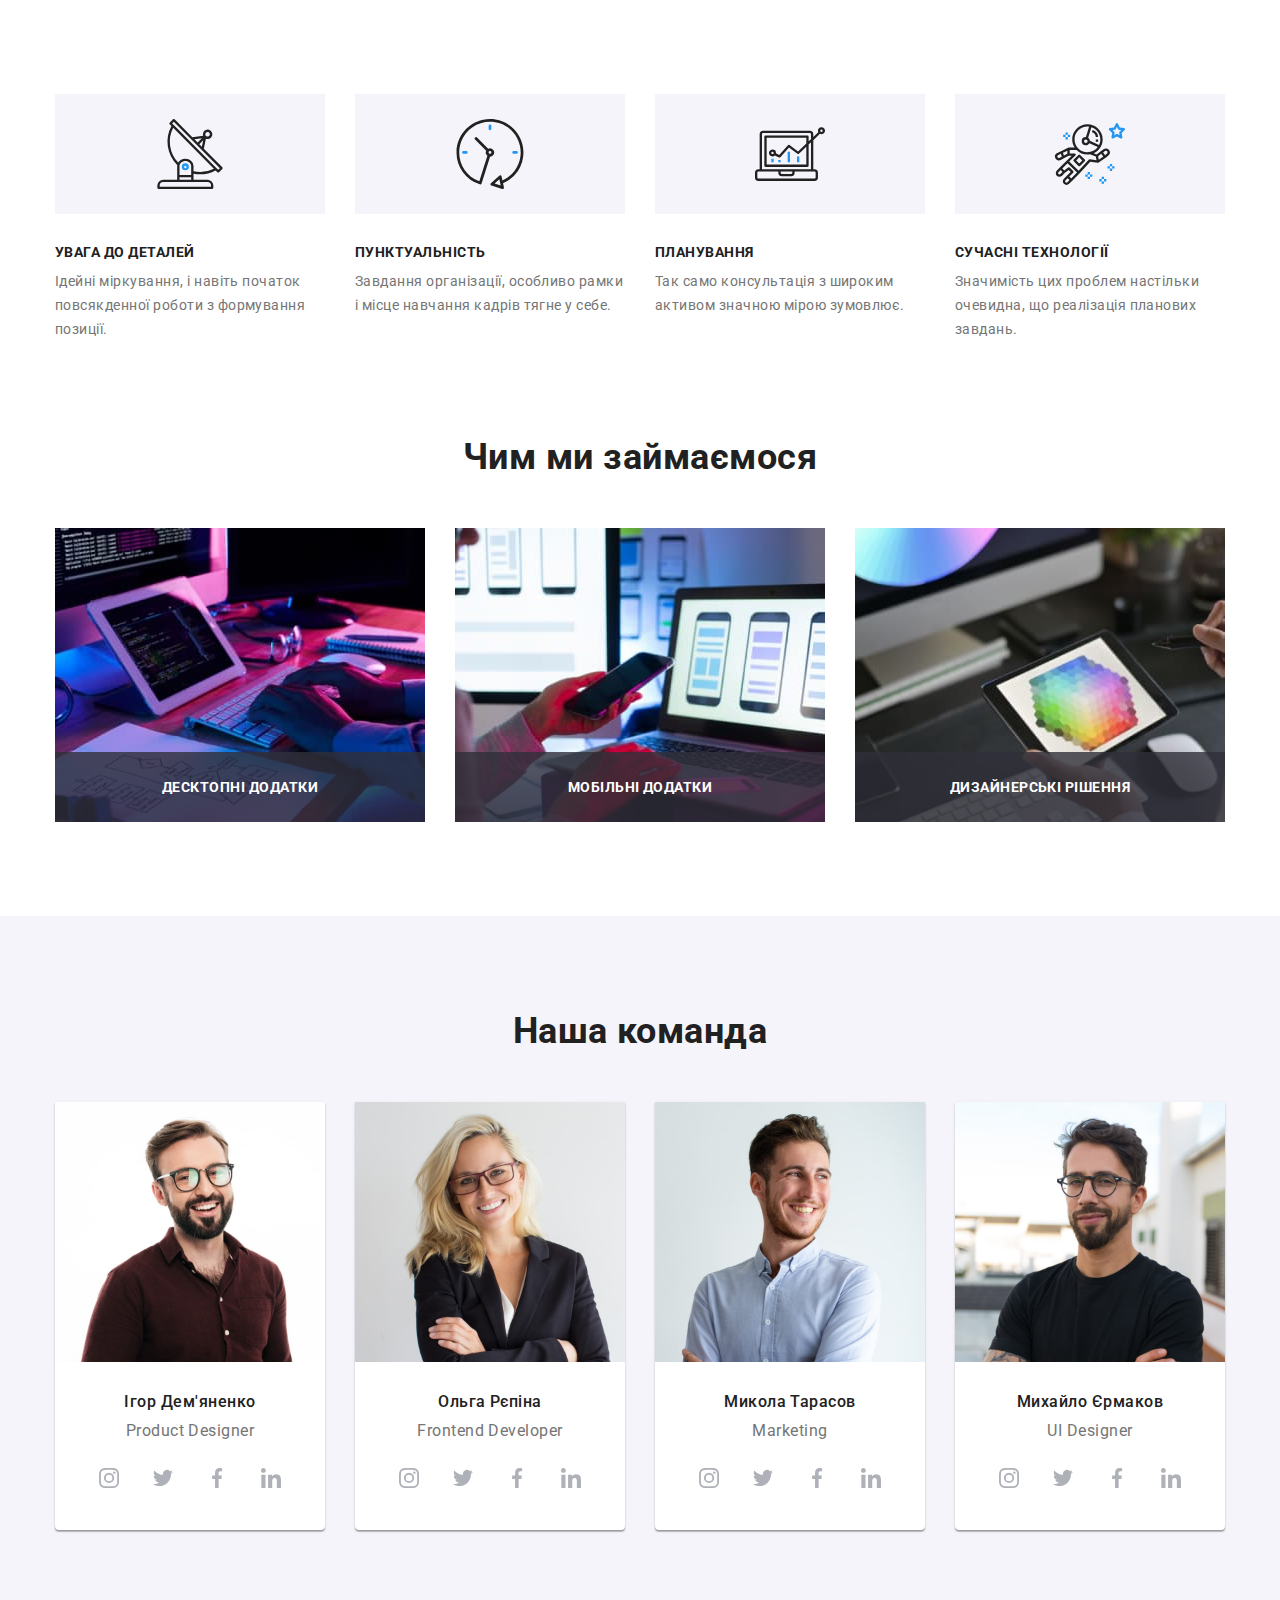
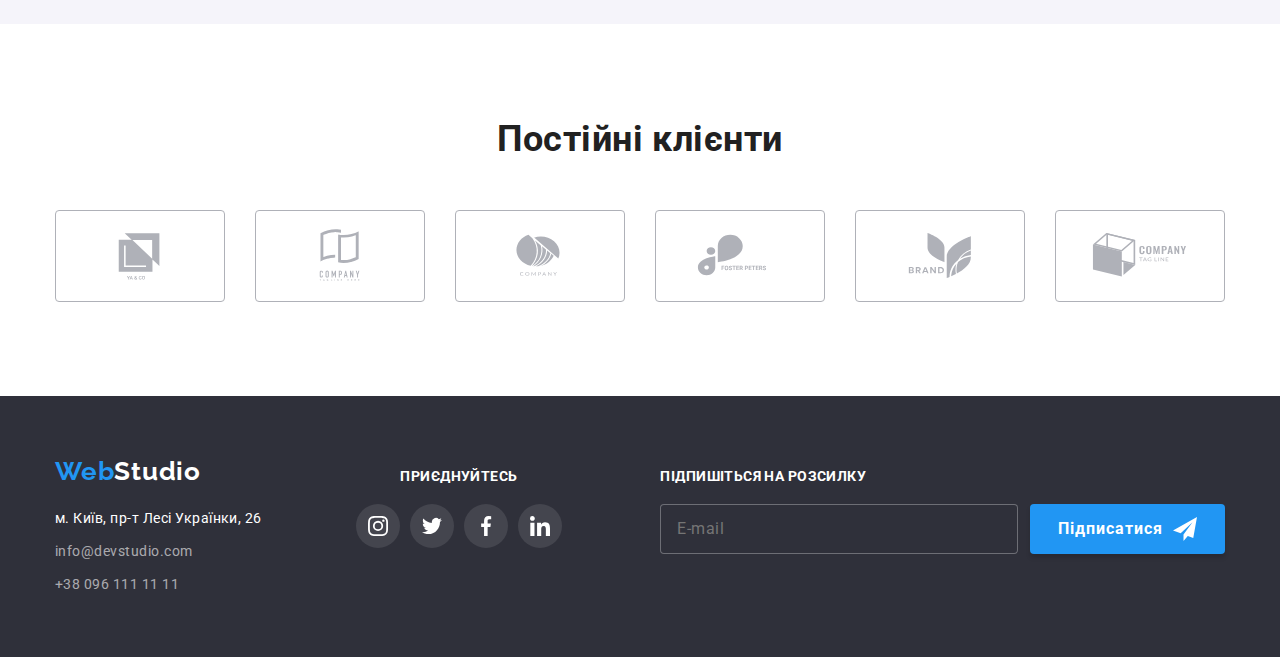
==== commit bc2cc369: "виправляє адрес у футері" ====
--- a/index.html
+++ b/index.html
@@ -61,7 +61,7 @@
           <button data-modal-open type="button" class="hero__button">Замовити послугу</button>
         </div>
       </section>
-      <section class="section features__section hide">
+      <section class="section features__section">
         <div class="conteiner">
           <h2 class="title features__title">Наші переваги</h2>
           <ul class="list features__list">
@@ -92,7 +92,7 @@
           </ul>
         </div>
       </section>
-      <section class="section works hide">
+      <section class="section works">
         <div class="conteiner">
           <h2 class="title works__title">Чим ми займаємося</h2>
           <ul class="list">
@@ -126,7 +126,7 @@
           </ul>
         </div>
       </section>
-      <section class="section team hide">
+      <section class="section team">
         <div class="conteiner">
           <h2 class="title team__title">Наша команда</h2>
           <ul class="list team__list">
@@ -280,7 +280,7 @@
           </ul>
         </div>
       </section>
-      <section class="section partners hide">
+      <section class="section partners">
         <div class="conteiner">
           <h2 class="title partners__title">Постійні клієнти</h2>
           <ul class="list partners__list">
--- a/css/main.min.css
+++ b/css/main.min.css
@@ -1 +1 @@
-/*! modern-normalize v1.1.0 | MIT License | https://github.com/sindresorhus/modern-normalize */*,::before,::after{-webkit-box-sizing:border-box;box-sizing:border-box}html{line-height:1.15;-webkit-text-size-adjust:100%;-moz-tab-size:4;-o-tab-size:4;tab-size:4}body{margin:0;font-family:system-ui,-apple-system,"Segoe UI",Roboto,Helvetica,Arial,sans-serif,"Apple Color Emoji","Segoe UI Emoji"}hr{height:0;color:inherit}abbr[title]{-webkit-text-decoration:underline dotted;text-decoration:underline dotted}b,strong{font-weight:bolder}code,kbd,samp,pre{font-family:ui-monospace,SFMono-Regular,Consolas,"Liberation Mono",Menlo,monospace;font-size:1em}small{font-size:80%}sub,sup{font-size:75%;line-height:0;position:relative;vertical-align:baseline}sub{bottom:-0.25em}sup{top:-0.5em}table{text-indent:0;border-color:inherit}button,input,optgroup,select,textarea{font-family:inherit;font-size:100%;line-height:1.15;margin:0}button,select{text-transform:none}button,[type=button],[type=reset],[type=submit]{-webkit-appearance:button;-moz-appearance:button;appearance:button}::-moz-focus-inner{border-style:none;padding:0}:-moz-focusring{outline:1px dotted ButtonText}:-moz-ui-invalid{box-shadow:none}legend{padding:0}progress{vertical-align:baseline}::-webkit-inner-spin-button,::-webkit-outer-spin-button{height:auto}[type=search]{-webkit-appearance:textfield;-moz-appearance:textfield;appearance:textfield;outline-offset:-2px}::-webkit-search-decoration{-webkit-appearance:none;appearance:none}::-webkit-file-upload-button{-webkit-appearance:button;appearance:button;font:inherit}summary{display:list-item}:root{--c-primery: #212121;--title-text-color: #757575;--c-accent: #2196f3;--c-placeholder: rgba(117, 117, 117, 0.5);--white-color: #ffffff;--background-color: #2f303a;--background-color-btn: #f5f4fa;--footer-link: rgba(255, 255, 255, 0.6);--bg-section: #ffffff;--bg-hero: #c4c4c4;--bg-works-desk: rgba(47, 48, 58, 0.8);--bg-partners: #afb1b8;--bg-social: rgba(255, 255, 255, 0.1);--bg-accent: #2196f3;--bg-btn: #188ce8;--bg-team: #f5f4fa;--bg-works: #f5f5f5;--border-hed: #ececec;--border-col: #eeeeee;--bg-galary-desc: rgba(33, 150, 243, 0.9)}body{font-family:"Roboto",sans-serif;letter-spacing:.03em;margin:0 auto;color:var(--c-primery)}h1{margin:0 0}h2{margin:0 0}h3{margin:0 0}h4{margin:0 0}h5{margin:0 0}h6{margin:0 0}p{margin:0 0}ul{margin:0 0}img{display:block;max-width:100%;height:auto}.hide{display:none}.conteiner{max-width:480px;margin:0 auto;padding:0 15px}@media screen and (min-width: 768px){.conteiner{max-width:768px;margin:0 auto;padding:0 15px}}@media screen and (min-width: 1200px){.conteiner{max-width:1200px;margin:0 auto;padding:0 15px}}.logo{display:-webkit-box;display:-ms-flexbox;display:flex;font-family:"Raleway",sans-serif;font-weight:700;font-size:26px;line-height:1.19;letter-spacing:.03em;color:var(--c-accent);text-decoration:none;outline:rgba(0,0,0,0)}@media screen and (max-width: 1199px){.logo{-webkit-box-pack:center;-ms-flex-pack:center;justify-content:center;font-size:24px;line-height:1.6666}}.list{display:-webkit-box;display:-ms-flexbox;display:flex;-webkit-box-pack:center;-ms-flex-pack:center;justify-content:center;-ms-flex-wrap:wrap;flex-wrap:wrap;padding-left:0;list-style:none}@media screen and (min-width: 768px){.list{display:-webkit-box;display:-ms-flexbox;display:flex}}@media screen and (min-width: 1200px){.list{display:-webkit-box;display:-ms-flexbox;display:flex}}.section{padding:60px 0}@media screen and (min-width: 768px){.section{padding:60px 0}}@media screen and (min-width: 1200px){.section{padding:94px 0}}.title{text-align:center;font-weight:700;font-size:36px;line-height:1.17}.social{display:-webkit-box;display:-ms-flexbox;display:flex;-webkit-box-align:center;-ms-flex-align:center;align-items:center;-webkit-box-pack:center;-ms-flex-pack:center;justify-content:center;-ms-flex-wrap:wrap;flex-wrap:wrap;gap:10px;margin-top:16px}.header{border-bottom:1px solid var(--border-hed)}.header__conteiner{display:-webkit-box;display:-ms-flexbox;display:flex}.header__logo{color:var(--c-primery)}.navigation{display:-webkit-box;display:-ms-flexbox;display:flex;-webkit-box-align:center;-ms-flex-align:center;align-items:center}@media screen and (min-width: 1200px){.navigation__list{margin-left:91px}}.navigation__item:not(:last-child){margin-right:50px}.navigation__item--current{position:relative}.navigation__item--current:visited{color:var(--c-accent)}.navigation__link{font-weight:500;font-size:14px;line-height:1.14;letter-spacing:.02em;color:inherit;text-decoration:none}@media screen and (min-width: 1200px){.navigation__link{display:-webkit-box;display:-ms-flexbox;display:flex;display:block;-webkit-box-align:center;-ms-flex-align:center;align-items:center;padding-top:32px;padding-bottom:32px}.navigation__link:hover{color:var(--bg-accent);outline:rgba(0,0,0,0)}.navigation__link:focus{color:var(--bg-accent);outline:rgba(0,0,0,0)}}.navigation__link--current::after{position:absolute;bottom:0;left:0;content:"";display:block;background-color:var(--bg-accent);height:4px;width:100%;border-radius:2px;margin-bottom:-1px}.navigation__link--current:visited{color:var(--c-accent)}@media screen and (min-width: 1200px){.contacts{display:-webkit-box;display:-ms-flexbox;display:flex;-webkit-box-align:center;-ms-flex-align:center;align-items:center;margin-left:auto}}.contacts__item{-webkit-box-align:center;-ms-flex-align:center;align-items:center;-webkit-box-pack:center;-ms-flex-pack:center;justify-content:center}.contacts__item:not(:last-child){margin-right:50px}@media screen and (min-width: 1200px){.contacts__item:not(:last-child){margin-right:50px}}.contacts__icon{margin-right:10px;fill:currentColor}.list__link{font-size:14px;line-height:1.71;color:var(--footer-link);text-decoration:none;-webkit-transition:250ms cubic-bezier(0.4, 0, 0.2, 1);transition:250ms cubic-bezier(0.4, 0, 0.2, 1)}.list__link:hover{color:var(--bg-accent);outline:rgba(0,0,0,0)}.list__link:focus{color:var(--bg-accent);outline:rgba(0,0,0,0)}@media screen and (max-width: 767px){.list__link{display:-webkit-box;display:-ms-flexbox;display:flex;-webkit-box-pack:center;-ms-flex-pack:center;justify-content:center}}.contacts__link{text-decoration:none;font-weight:500;font-size:14px;line-height:1.14;letter-spacing:.02em;color:var(--title-text-color)}@media screen and (min-width: 768px){.contacts__link{display:-webkit-box;display:-ms-flexbox;display:flex;-webkit-box-align:center;-ms-flex-align:center;align-items:center;padding-top:32px;padding-bottom:32px}}@media screen and (max-width: 767px){.navigation__list,.contacts{display:none}}.hero{background-color:var(--bg-hero)}.hero__conteiner{max-width:480px;background-image:url(../images/overlays.webp),url(../images/hero.jpg);background-repeat:no-repeat;background-position:center;background-size:cover;color:var(--white-color);padding-top:200px;padding-bottom:200px}@media screen and (min-width: 1600px){.hero__conteiner{max-width:1600px}}.hero__title{max-width:696px;font-weight:900;font-size:44px;line-height:1.36;letter-spacing:.06em;text-align:center;text-transform:uppercase}@media screen and (min-width: 1600px){.hero__title{margin:0 auto 30px auto}}.hero__button{display:block;margin-left:auto;margin-right:auto;padding:10px 32px;font-weight:700;font-size:16px;line-height:1.88;letter-spacing:.06em;color:var(--white-color);background-color:var(--bg-accent);border-radius:4px;border-color:rgba(0,0,0,0);border:none;cursor:pointer}@media screen and (min-width: 1200px){.features__section{padding-bottom:0}}.features__title{margin-bottom:50px;display:none}.features__list{display:-webkit-box;display:-ms-flexbox;display:flex;-ms-flex-wrap:wrap;flex-wrap:wrap;width:auto;gap:30px}.features__subject{text-align:center;font-weight:700;font-size:14px;line-height:1.1428;margin-bottom:10px;text-transform:uppercase}.features__subject::before{display:block;content:"";background-color:var(--background-color-btn);background-repeat:no-repeat;background-position:center;max-width:450px;height:120px;margin-bottom:30px}@media screen and (min-width: 768px){.features__subject{text-align:start}.features__subject::before{width:354px;height:120px}}@media screen and (min-width: 1200px){.features__subject{text-align:start}.features__subject::before{width:270px;height:120px}}.features__subject--antenna::before{background-image:url(../images/icons/antenna.svg)}.features__subject--clock::before{background-image:url(../images/icons/clock.svg)}.features__subject--diagram::before{background-image:url(../images/icons/diagram.svg)}.features__subject--astronaut::before{background-image:url(../images/icons/astronaut.svg)}.features__text{width:auto;font-size:14px;line-height:1.7142;color:var(--title-text-color)}@media screen and (min-width: 768px){.features__text{max-width:354px;font-size:14px;line-height:1.7142;color:var(--title-text-color)}}@media screen and (min-width: 1200px){.features__text{max-width:270px;font-size:14px;line-height:1.7142;color:var(--title-text-color)}}@media screen and (max-width: 1199px){.works{display:none}}.works__title{margin-bottom:50px}.works__list-item{position:relative}.works__list-item:not(:last-child){margin-right:30px}.works__desc{position:absolute;width:100%;bottom:0;font-weight:700;font-size:14px;line-height:1.1428;text-align:center;color:var(--white-color);background:var(--bg-works-desk);padding:27px 10px;text-transform:uppercase;overflow:auto}.team{background-color:var(--bg-team)}.team__title{margin-bottom:50px}.team__list{gap:30px}@media screen and (max-width: 767px){.team__list{display:-webkit-box;display:-ms-flexbox;display:flex;-webkit-box-orient:vertical;-webkit-box-direction:normal;-ms-flex-direction:column;flex-direction:column}}.team__item{background:var(--bg-section);-webkit-box-shadow:0px 1px 3px rgba(0,0,0,.12),0px 1px 1px rgba(0,0,0,.14),0px 2px 1px rgba(0,0,0,.2);box-shadow:0px 1px 3px rgba(0,0,0,.12),0px 1px 1px rgba(0,0,0,.14),0px 2px 1px rgba(0,0,0,.2);border-radius:0px 0px 4px 4px;max-width:auto;max-height:auto}@media screen and (min-width: 768px)and (max-width: 1199px){.team__item{width:calc(50% - 15px)}.team img{width:354px;height:374px}}@media screen and (max-width: 767px){.team img{width:auto}}.team__desc{padding-top:30px;padding-bottom:30px;text-align:center}.team__subject{margin-bottom:10px;font-weight:500;font-size:16px;line-height:1.19}.team__experience{font-size:16px;line-height:1.19;color:var(--title-text-color)}.social__link{display:-webkit-box;display:-ms-flexbox;display:flex;-webkit-box-align:center;-ms-flex-align:center;align-items:center;-webkit-box-pack:center;-ms-flex-pack:center;justify-content:center;fill:#afb1b8;width:44px;height:44px;border-radius:50%;-webkit-transition:250ms cubic-bezier(0.4, 0, 0.2, 1);transition:250ms cubic-bezier(0.4, 0, 0.2, 1)}.social__link:hover{fill:var(--white-color);background-color:var(--bg-accent);outline:rgba(0,0,0,0)}.social__link:focus{fill:var(--white-color);background-color:var(--bg-accent);outline:rgba(0,0,0,0)}.partners__title{margin-bottom:50px}.partners__list{gap:30px}@media screen and (max-width: 767px){.partners__list{display:-webkit-box;display:-ms-flexbox;display:flex;-ms-flex-wrap:wrap;flex-wrap:wrap;gap:30px}}.partner__item{fill:var(--bg-partners)}@media screen and (max-width: 767px){.partner__item{width:calc(50% - 15px)}}@media screen and (min-width: 768px){.partner__item{width:calc((100% - 60px)/3)}}@media screen and (min-width: 1200px){.partner__item{width:calc((100% - 150px)/6)}}.partner__link{display:-webkit-box;display:-ms-flexbox;display:flex;-webkit-box-align:center;-ms-flex-align:center;align-items:center;-webkit-box-pack:center;-ms-flex-pack:center;justify-content:center;width:auto;height:92px;padding:13px 10px;border:1px solid var(--bg-partners);border-radius:4px;-webkit-transition:250ms cubic-bezier(0.4, 0, 0.2, 1);transition:250ms cubic-bezier(0.4, 0, 0.2, 1)}.partner__link:hover{fill:var(--c-accent);border-color:var(--bg-accent);outline:rgba(0,0,0,0)}.partner__link:focus{fill:var(--c-accent);border-color:var(--bg-accent);outline:rgba(0,0,0,0)}@media screen and (min-width: 1200px){.partner__link{width:auto;height:92px}}.partner__icon{width:106px;height:60px;fill:inherit}.footer{background-color:var(--background-color)}.footer__conteiner{display:-webkit-box;display:-ms-flexbox;display:flex;-ms-flex-wrap:wrap;flex-wrap:wrap;padding-top:60px;padding-bottom:60px}@media screen and (min-width: 768px)and (max-width: 1199px){.footer__conteiner{-webkit-box-pack:justify;-ms-flex-pack:justify;justify-content:space-between;padding:60px 89px 60px 76px;gap:60px}}@media screen and (min-width: 768px)and (max-width: 1199px){.form{-webkit-box-orient:vertical;-webkit-box-direction:normal;-ms-flex-direction:column;flex-direction:column;max-width:318px}}@media screen and (max-width: 767px){.footer__conteiner,.form{-webkit-box-orient:vertical;-webkit-box-direction:normal;-ms-flex-direction:column;flex-direction:column;-webkit-box-align:center;-ms-flex-align:center;align-items:center;max-width:480px}.footer__address{width:100%;text-align:center}}.footer__address{display:block;width:100%;width:231px}.footer__logo{color:var(--white-color)}.address{width:auto;margin-top:20px}.address__list{width:100%;padding-left:0;list-style:none;font-style:normal}.address__item:not(:last-child){margin-bottom:9px}.address__link{color:var(--white-color);text-decoration:none;-webkit-transition:250ms cubic-bezier(0.4, 0, 0.2, 1);transition:250ms cubic-bezier(0.4, 0, 0.2, 1)}.footer-social{text-align:center;padding-top:12px}@media screen and (min-width: 1200px){.footer-social{margin-left:70px}}.social__item--boder{border:none;border-radius:50%;background:var(--bg-social)}.social__link--white{fill:var(--white-color)}.social__text{margin-bottom:20px;font-weight:700;font-size:14px;line-height:1.1428;letter-spacing:.03em;text-transform:uppercase;color:var(--white-color)}.footer__title{margin-bottom:20px;font-weight:700;font-size:14px;line-height:1.1428;letter-spacing:.03em;text-transform:uppercase;color:var(--white-color)}@media screen and (max-width: 1199px){.footer__title{text-align:center}}.footer-input{padding-top:12px}@media screen and (max-width: 767px){.footer-input{width:100%}}@media screen and (min-width: 768px)and (max-width: 1199px){.footer-input{width:318px;margin-left:auto;margin-right:auto}}@media screen and (min-width: 1200px){.footer-input{margin-left:auto}}.form{display:-webkit-box;display:-ms-flexbox;display:flex;gap:12px}@media screen and (max-width: 1199px){.label__email{width:100%}}.footer__email{width:100%;font-size:16px;line-height:1.25;letter-spacing:.03em;color:var(--footer-link);max-height:50px;padding:15px 16px;background:#2f303a;border:1px solid rgba(255,255,255,.3);border-radius:4px;-webkit-transition:250ms cubic-bezier(0.4, 0, 0.2, 1);transition:250ms cubic-bezier(0.4, 0, 0.2, 1);outline:rgba(0,0,0,0)}@media screen and (min-width: 768px)and (max-width: 1199px){.footer__email{max-width:318px}}@media screen and (min-width: 1200px){.footer__email{width:358px}}.footer__email:hover{border:1px solid #2196f3}.footer__button{display:-webkit-box;display:-ms-flexbox;display:flex;-webkit-box-align:center;-ms-flex-align:center;align-items:center;max-width:200px;margin:0 auto;padding:10px 28px;font-weight:700;font-size:16px;line-height:1.875;letter-spacing:.06em;color:var(--white-color);background:var(--c-accent);-webkit-box-shadow:0px 4px 4px rgba(0,0,0,.15);box-shadow:0px 4px 4px rgba(0,0,0,.15);border-radius:4px;border:none;cursor:pointer}.icon__send{margin-left:10px}.galary{padding:94px 0}.galary__title{display:none}.galary-button__item:not(:last-child){margin-right:8px;margin-bottom:50px}.button{display:block;font-weight:500;font-size:16px;line-height:1.625;letter-spacing:.03em;color:var(--c-primery);background-color:var(--bg-team);cursor:pointer;-webkit-transition:250ms cubic-bezier(0.4, 0, 0.2, 1);transition:250ms cubic-bezier(0.4, 0, 0.2, 1)}.button:hover{color:var(--white-color);background-color:var(--bg-accent);-webkit-box-shadow:0px 3px 1px rgba(0,0,0,.1),0px 1px 2px rgba(0,0,0,.08),0px 2px 2px rgba(0,0,0,.12);box-shadow:0px 3px 1px rgba(0,0,0,.1),0px 1px 2px rgba(0,0,0,.08),0px 2px 2px rgba(0,0,0,.12);border-radius:4px;outline:rgba(0,0,0,0)}.button:focus{color:var(--white-color);background-color:var(--bg-accent);-webkit-box-shadow:0px 3px 1px rgba(0,0,0,.1),0px 1px 2px rgba(0,0,0,.08),0px 2px 2px rgba(0,0,0,.12);box-shadow:0px 3px 1px rgba(0,0,0,.1),0px 1px 2px rgba(0,0,0,.08),0px 2px 2px rgba(0,0,0,.12);border-radius:4px;outline:rgba(0,0,0,0)}.galary__button{padding:6px 22px;border-color:rgba(0,0,0,0);border-radius:4px}.galary__button--general{padding:6px 25px}.galary-list{display:-webkit-box;display:-ms-flexbox;display:flex;padding-left:0;-ms-flex-wrap:wrap;flex-wrap:wrap;list-style:none}.galary__item{max-width:370px;border:1px solid #eee}.galary__item:not(:nth-child(3n+3)){margin-right:30px}.galary__item:not(:nth-child(n+7)){margin-bottom:30px}.galary__link{display:block;-webkit-transition:250ms cubic-bezier(0.4, 0, 0.2, 1);transition:250ms cubic-bezier(0.4, 0, 0.2, 1);font-family:"Roboto",sans-serif;letter-spacing:.03em;margin:0 auto;color:var(--c-primery);text-decoration:none}.galary__link:hover{-webkit-box-shadow:0px 1px 1px rgba(0,0,0,.12),0px 4px 4px rgba(0,0,0,.06),1px 4px 6px rgba(0,0,0,.16);box-shadow:0px 1px 1px rgba(0,0,0,.12),0px 4px 4px rgba(0,0,0,.06),1px 4px 6px rgba(0,0,0,.16);outline:rgba(0,0,0,0)}.galary__link:hover .galary__descriotion{-webkit-transform:translateY(0);transform:translateY(0)}.galary__link:focus{-webkit-box-shadow:0px 1px 1px rgba(0,0,0,.12),0px 4px 4px rgba(0,0,0,.06),1px 4px 6px rgba(0,0,0,.16);box-shadow:0px 1px 1px rgba(0,0,0,.12),0px 4px 4px rgba(0,0,0,.06),1px 4px 6px rgba(0,0,0,.16);outline:rgba(0,0,0,0)}.galary__link:focus .galary__descriotion{-webkit-transform:translateY(0);transform:translateY(0)}.galary-card{position:relative;overflow:hidden}.galary__descriotion{position:absolute;background-color:var(--bg-galary-desc);top:0;left:0;width:100%;height:100%;font-size:18px;line-height:1.5555;letter-spacing:.03em;-webkit-transform:translateY(100%);transform:translateY(100%);overflow:auto;-webkit-transition:250ms cubic-bezier(0.4, 0, 0.2, 1);transition:250ms cubic-bezier(0.4, 0, 0.2, 1);color:var(--white-color);padding:63px 24px}.galary-desc{padding:20px 24px;border:1px solid var(--border-col)}.galary-desc__title{font-weight:700;font-size:18px;line-height:2;letter-spacing:.06em}.galary-desk__text{margin-top:4px;font-size:16px;line-height:1.88;color:var(--title-text-color)}.backdrop{position:fixed;width:100%;height:100%;top:0;left:0;background:rgba(0,0,0,.2);opacity:1;-webkit-transition:250ms cubic-bezier(0.4, 0, 0.2, 1);transition:250ms cubic-bezier(0.4, 0, 0.2, 1)}.backdrop.is-hidden{visibility:hidden;opacity:0;pointer-events:none}.backdrop.is-hidden .modal{-webkit-transform:translate(-50%, -50%) scale(0.9);transform:translate(-50%, -50%) scale(0.9)}.modal{position:absolute;top:50%;left:50%;width:528px;height:581px;padding:40px;background-color:var(--bg-section);-webkit-transform:translate(-50%, -50%) scale(1);transform:translate(-50%, -50%) scale(1);-webkit-transition:-webkit-transform 250ms cubic-bezier(0.4, 0, 0.2, 1);transition:-webkit-transform 250ms cubic-bezier(0.4, 0, 0.2, 1);transition:transform 250ms cubic-bezier(0.4, 0, 0.2, 1);transition:transform 250ms cubic-bezier(0.4, 0, 0.2, 1), -webkit-transform 250ms cubic-bezier(0.4, 0, 0.2, 1)}.modal__button--close{position:absolute;right:8px;top:8px;display:-webkit-box;display:-ms-flexbox;display:flex;-webkit-box-align:center;-ms-flex-align:center;align-items:center;-webkit-box-pack:center;-ms-flex-pack:center;justify-content:center;width:30px;height:30px;border-radius:50%;cursor:pointer;background-color:var(--bg-section);border:1px solid rgba(0,0,0,.1);-webkit-transition:250ms cubic-bezier(0.4, 0, 0.2, 1);transition:250ms cubic-bezier(0.4, 0, 0.2, 1);outline:rgba(0,0,0,0)}.modal__button--close:hover{fill:var(--c-accent)}.modal__button--close:focus{fill:var(--c-accent)}.modal-form__title{text-align:center;font-weight:700;font-size:20px;line-height:23px;margin-bottom:12px;letter-spacing:.03em;color:var(--c-primery)}.form-row-input{display:block;width:100%}.modal-form__text{display:block;width:100%;width:100%;height:120px;padding:12px 16px;margin-bottom:20px;border:1px solid rgba(33,33,33,.2);border-radius:4px;resize:none;outline:rgba(0,0,0,0);-webkit-transition:border 250ms cubic-bezier(0.4, 0, 0.2, 1);transition:border 250ms cubic-bezier(0.4, 0, 0.2, 1)}.modal-form__text::-webkit-input-placeholder{font-size:12px;line-height:1.1666;letter-spacing:.01em;color:var(--c-placeholder)}.modal-form__text::-moz-placeholder{font-size:12px;line-height:1.1666;letter-spacing:.01em;color:var(--c-placeholder)}.modal-form__text:-ms-input-placeholder{font-size:12px;line-height:1.1666;letter-spacing:.01em;color:var(--c-placeholder)}.modal-form__text::-ms-input-placeholder{font-size:12px;line-height:1.1666;letter-spacing:.01em;color:var(--c-placeholder)}.modal-form__text::placeholder{font-size:12px;line-height:1.1666;letter-spacing:.01em;color:var(--c-placeholder)}.modal-form__text:focus{border:1px solid var(--c-accent)}.form-row{margin-bottom:10px}.form-row__title{display:block;margin-bottom:4px;font-size:12px;line-height:1.1666;letter-spacing:.01em;color:var(--title-text-color)}.form-row__item{position:relative}.form-row__input{width:100%;height:40px;border:1px solid rgba(33,33,33,.2);border-radius:4px;padding:12px 12px 12px 42px;-webkit-transition:250ms cubic-bezier(0.4, 0, 0.2, 1);transition:250ms cubic-bezier(0.4, 0, 0.2, 1);outline:rgba(0,0,0,0)}.form-row__input:focus{border:1px solid var(--c-accent)}.form-row__input:focus+svg{fill:var(--c-accent);-webkit-transition:250ms cubic-bezier(0.4, 0, 0.2, 1);transition:250ms cubic-bezier(0.4, 0, 0.2, 1)}.form-row__icon{fill:var(--c-primery);position:absolute;top:50%;left:12px;-webkit-transform:translateY(-50%);transform:translateY(-50%)}.modal-check{margin-bottom:30px}.modal-check__input{position:absolute;opacity:0}.modal-check__input:checked+.modal-check__label::before{background-color:var(--bg-accent);background-image:url(../images/icons/Vector.svg);background-repeat:no-repeat;background-position:center}.modal-check__label{display:-webkit-box;display:-ms-flexbox;display:flex;-webkit-box-align:center;-ms-flex-align:center;align-items:center;-webkit-box-pack:center;-ms-flex-pack:center;justify-content:center;font-size:14px;letter-spacing:.03em;color:var(--title-text-color)}.modal-check__label::before{display:-webkit-box;display:-ms-flexbox;display:flex;margin-right:7px;content:"";background-image:url(../images/icons/Vector.svg);background-repeat:no-repeat;background-position:center;background-size:contain;width:16px;height:15px;border:1px solid rgba(33,33,33,.2);border-radius:2px;-webkit-transition:250ms cubic-bezier(0.4, 0, 0.2, 1),background-image 250ms cubic-bezier(0.4, 0, 0.2, 1);transition:250ms cubic-bezier(0.4, 0, 0.2, 1),background-image 250ms cubic-bezier(0.4, 0, 0.2, 1)}.modal-check__link{margin-left:7px;font-size:14px;line-height:1.7142;-webkit-text-decoration-line:underline;text-decoration-line:underline;color:var(--c-accent)}.modal__button-send{display:block;margin-left:auto;margin-right:auto;padding:10px 52px;border-color:rgba(0,0,0,0);border-radius:4px;outline:rgba(0,0,0,0);font-weight:700;font-size:16px;line-height:1.88;letter-spacing:.06em;color:var(--white-color);background-color:var(--bg-btn);-webkit-box-shadow:0px 4px 4px rgba(0,0,0,.15);box-shadow:0px 4px 4px rgba(0,0,0,.15);cursor:pointer}/*# sourceMappingURL=main.min.css.map */+/*! modern-normalize v1.1.0 | MIT License | https://github.com/sindresorhus/modern-normalize */*,::before,::after{-webkit-box-sizing:border-box;box-sizing:border-box}html{line-height:1.15;-webkit-text-size-adjust:100%;-moz-tab-size:4;-o-tab-size:4;tab-size:4}body{margin:0;font-family:system-ui,-apple-system,"Segoe UI",Roboto,Helvetica,Arial,sans-serif,"Apple Color Emoji","Segoe UI Emoji"}hr{height:0;color:inherit}abbr[title]{-webkit-text-decoration:underline dotted;text-decoration:underline dotted}b,strong{font-weight:bolder}code,kbd,samp,pre{font-family:ui-monospace,SFMono-Regular,Consolas,"Liberation Mono",Menlo,monospace;font-size:1em}small{font-size:80%}sub,sup{font-size:75%;line-height:0;position:relative;vertical-align:baseline}sub{bottom:-0.25em}sup{top:-0.5em}table{text-indent:0;border-color:inherit}button,input,optgroup,select,textarea{font-family:inherit;font-size:100%;line-height:1.15;margin:0}button,select{text-transform:none}button,[type=button],[type=reset],[type=submit]{-webkit-appearance:button;-moz-appearance:button;appearance:button}::-moz-focus-inner{border-style:none;padding:0}:-moz-focusring{outline:1px dotted ButtonText}:-moz-ui-invalid{box-shadow:none}legend{padding:0}progress{vertical-align:baseline}::-webkit-inner-spin-button,::-webkit-outer-spin-button{height:auto}[type=search]{-webkit-appearance:textfield;-moz-appearance:textfield;appearance:textfield;outline-offset:-2px}::-webkit-search-decoration{-webkit-appearance:none;appearance:none}::-webkit-file-upload-button{-webkit-appearance:button;appearance:button;font:inherit}summary{display:list-item}:root{--c-primery: #212121;--title-text-color: #757575;--c-accent: #2196f3;--c-placeholder: rgba(117, 117, 117, 0.5);--white-color: #ffffff;--background-color: #2f303a;--background-color-btn: #f5f4fa;--footer-link: rgba(255, 255, 255, 0.6);--bg-section: #ffffff;--bg-hero: #c4c4c4;--bg-works-desk: rgba(47, 48, 58, 0.8);--bg-partners: #afb1b8;--bg-social: rgba(255, 255, 255, 0.1);--bg-accent: #2196f3;--bg-btn: #188ce8;--bg-team: #f5f4fa;--bg-works: #f5f5f5;--border-hed: #ececec;--border-col: #eeeeee;--bg-galary-desc: rgba(33, 150, 243, 0.9)}body{font-family:"Roboto",sans-serif;letter-spacing:.03em;margin:0 auto;color:var(--c-primery)}h1{margin:0 0}h2{margin:0 0}h3{margin:0 0}h4{margin:0 0}h5{margin:0 0}h6{margin:0 0}p{margin:0 0}ul{margin:0 0}img{display:block;max-width:100%;height:auto}.hide{display:none}.conteiner{max-width:480px;margin:0 auto;padding:0 15px}@media screen and (min-width: 768px){.conteiner{max-width:768px;margin:0 auto;padding:0 15px}}@media screen and (min-width: 1200px){.conteiner{max-width:1200px;margin:0 auto;padding:0 15px}}.logo{display:-webkit-box;display:-ms-flexbox;display:flex;font-family:"Raleway",sans-serif;font-weight:700;font-size:26px;line-height:1.19;letter-spacing:.03em;color:var(--c-accent);text-decoration:none;outline:rgba(0,0,0,0)}@media screen and (max-width: 1199px){.logo{-webkit-box-pack:center;-ms-flex-pack:center;justify-content:center;font-size:24px;line-height:1.6666}}.list{display:-webkit-box;display:-ms-flexbox;display:flex;-webkit-box-pack:center;-ms-flex-pack:center;justify-content:center;-ms-flex-wrap:wrap;flex-wrap:wrap;padding-left:0;list-style:none}@media screen and (min-width: 768px){.list{display:-webkit-box;display:-ms-flexbox;display:flex}}@media screen and (min-width: 1200px){.list{display:-webkit-box;display:-ms-flexbox;display:flex}}.section{padding:60px 0}@media screen and (min-width: 768px){.section{padding:60px 0}}@media screen and (min-width: 1200px){.section{padding:94px 0}}.title{text-align:center;font-weight:700;font-size:36px;line-height:1.17}.social{display:-webkit-box;display:-ms-flexbox;display:flex;-webkit-box-align:center;-ms-flex-align:center;align-items:center;-webkit-box-pack:center;-ms-flex-pack:center;justify-content:center;-ms-flex-wrap:wrap;flex-wrap:wrap;gap:10px;margin-top:16px}.header{border-bottom:1px solid var(--border-hed)}.header__conteiner{display:-webkit-box;display:-ms-flexbox;display:flex}.header__logo{color:var(--c-primery)}.navigation{display:-webkit-box;display:-ms-flexbox;display:flex;-webkit-box-align:center;-ms-flex-align:center;align-items:center}@media screen and (min-width: 1200px){.navigation__list{margin-left:91px}}.navigation__item:not(:last-child){margin-right:50px}.navigation__item--current{position:relative}.navigation__item--current:visited{color:var(--c-accent)}.navigation__link{font-weight:500;font-size:14px;line-height:1.14;letter-spacing:.02em;color:inherit;text-decoration:none}@media screen and (min-width: 1200px){.navigation__link{display:-webkit-box;display:-ms-flexbox;display:flex;display:block;-webkit-box-align:center;-ms-flex-align:center;align-items:center;padding-top:32px;padding-bottom:32px}.navigation__link:hover{color:var(--bg-accent);outline:rgba(0,0,0,0)}.navigation__link:focus{color:var(--bg-accent);outline:rgba(0,0,0,0)}}.navigation__link--current::after{position:absolute;bottom:0;left:0;content:"";display:block;background-color:var(--bg-accent);height:4px;width:100%;border-radius:2px;margin-bottom:-1px}.navigation__link--current:visited{color:var(--c-accent)}@media screen and (min-width: 1200px){.contacts{display:-webkit-box;display:-ms-flexbox;display:flex;-webkit-box-align:center;-ms-flex-align:center;align-items:center;margin-left:auto}}.contacts__item{-webkit-box-align:center;-ms-flex-align:center;align-items:center;-webkit-box-pack:center;-ms-flex-pack:center;justify-content:center}.contacts__item:not(:last-child){margin-right:50px}@media screen and (min-width: 1200px){.contacts__item:not(:last-child){margin-right:50px}}.contacts__icon{margin-right:10px;fill:currentColor}.list__link{font-size:14px;line-height:1.71;color:var(--footer-link);text-decoration:none;-webkit-transition:250ms cubic-bezier(0.4, 0, 0.2, 1);transition:250ms cubic-bezier(0.4, 0, 0.2, 1)}.list__link:hover{color:var(--bg-accent);outline:rgba(0,0,0,0)}.list__link:focus{color:var(--bg-accent);outline:rgba(0,0,0,0)}@media screen and (max-width: 767px){.list__link{display:-webkit-box;display:-ms-flexbox;display:flex;-webkit-box-pack:center;-ms-flex-pack:center;justify-content:center}}.contacts__link{text-decoration:none;font-weight:500;font-size:14px;line-height:1.14;letter-spacing:.02em;color:var(--title-text-color)}@media screen and (min-width: 768px){.contacts__link{display:-webkit-box;display:-ms-flexbox;display:flex;-webkit-box-align:center;-ms-flex-align:center;align-items:center;padding-top:32px;padding-bottom:32px}}@media screen and (max-width: 767px){.navigation__list,.contacts{display:none}}.hero{background-color:var(--bg-hero)}.hero__conteiner{max-width:480px;background-image:url(../images/overlays.webp),url(../images/hero.jpg);background-repeat:no-repeat;background-position:center;background-size:cover;color:var(--white-color);padding-top:200px;padding-bottom:200px}@media screen and (min-width: 1600px){.hero__conteiner{max-width:1600px}}.hero__title{max-width:696px;font-weight:900;font-size:44px;line-height:1.36;letter-spacing:.06em;text-align:center;text-transform:uppercase}@media screen and (min-width: 1600px){.hero__title{margin:0 auto 30px auto}}.hero__button{display:block;margin-left:auto;margin-right:auto;padding:10px 32px;font-weight:700;font-size:16px;line-height:1.88;letter-spacing:.06em;color:var(--white-color);background-color:var(--bg-accent);border-radius:4px;border-color:rgba(0,0,0,0);border:none;cursor:pointer}@media screen and (min-width: 1200px){.features__section{padding-bottom:0}}.features__title{margin-bottom:50px;display:none}.features__list{display:-webkit-box;display:-ms-flexbox;display:flex;-ms-flex-wrap:wrap;flex-wrap:wrap;width:auto;gap:30px}.features__subject{text-align:center;font-weight:700;font-size:14px;line-height:1.1428;margin-bottom:10px;text-transform:uppercase}.features__subject::before{display:block;content:"";background-color:var(--background-color-btn);background-repeat:no-repeat;background-position:center;max-width:450px;height:120px;margin-bottom:30px}@media screen and (min-width: 768px){.features__subject{text-align:start}.features__subject::before{width:354px;height:120px}}@media screen and (min-width: 1200px){.features__subject{text-align:start}.features__subject::before{width:270px;height:120px}}.features__subject--antenna::before{background-image:url(../images/icons/antenna.svg)}.features__subject--clock::before{background-image:url(../images/icons/clock.svg)}.features__subject--diagram::before{background-image:url(../images/icons/diagram.svg)}.features__subject--astronaut::before{background-image:url(../images/icons/astronaut.svg)}.features__text{width:auto;font-size:14px;line-height:1.7142;color:var(--title-text-color)}@media screen and (min-width: 768px){.features__text{max-width:354px;font-size:14px;line-height:1.7142;color:var(--title-text-color)}}@media screen and (min-width: 1200px){.features__text{max-width:270px;font-size:14px;line-height:1.7142;color:var(--title-text-color)}}@media screen and (max-width: 1199px){.works{display:none}}.works__title{margin-bottom:50px}.works__list-item{position:relative}.works__list-item:not(:last-child){margin-right:30px}.works__desc{position:absolute;width:100%;bottom:0;font-weight:700;font-size:14px;line-height:1.1428;text-align:center;color:var(--white-color);background:var(--bg-works-desk);padding:27px 10px;text-transform:uppercase;overflow:auto}.team{background-color:var(--bg-team)}.team__title{margin-bottom:50px}.team__list{gap:30px}@media screen and (max-width: 767px){.team__list{display:-webkit-box;display:-ms-flexbox;display:flex;-webkit-box-orient:vertical;-webkit-box-direction:normal;-ms-flex-direction:column;flex-direction:column}}.team__item{background:var(--bg-section);-webkit-box-shadow:0px 1px 3px rgba(0,0,0,.12),0px 1px 1px rgba(0,0,0,.14),0px 2px 1px rgba(0,0,0,.2);box-shadow:0px 1px 3px rgba(0,0,0,.12),0px 1px 1px rgba(0,0,0,.14),0px 2px 1px rgba(0,0,0,.2);border-radius:0px 0px 4px 4px;max-width:auto;max-height:auto}@media screen and (min-width: 768px)and (max-width: 1199px){.team__item{width:calc(50% - 15px)}.team img{width:354px;height:374px}}@media screen and (max-width: 767px){.team img{width:auto}}.team__desc{padding-top:30px;padding-bottom:30px;text-align:center}.team__subject{margin-bottom:10px;font-weight:500;font-size:16px;line-height:1.19}.team__experience{font-size:16px;line-height:1.19;color:var(--title-text-color)}.social__link{display:-webkit-box;display:-ms-flexbox;display:flex;-webkit-box-align:center;-ms-flex-align:center;align-items:center;-webkit-box-pack:center;-ms-flex-pack:center;justify-content:center;fill:#afb1b8;width:44px;height:44px;border-radius:50%;-webkit-transition:250ms cubic-bezier(0.4, 0, 0.2, 1);transition:250ms cubic-bezier(0.4, 0, 0.2, 1)}.social__link:hover{fill:var(--white-color);background-color:var(--bg-accent);outline:rgba(0,0,0,0)}.social__link:focus{fill:var(--white-color);background-color:var(--bg-accent);outline:rgba(0,0,0,0)}.partners__title{margin-bottom:50px}.partners__list{gap:30px}@media screen and (max-width: 767px){.partners__list{display:-webkit-box;display:-ms-flexbox;display:flex;-ms-flex-wrap:wrap;flex-wrap:wrap;gap:30px}}.partner__item{fill:var(--bg-partners)}@media screen and (max-width: 767px){.partner__item{width:calc(50% - 15px)}}@media screen and (min-width: 768px){.partner__item{width:calc((100% - 60px)/3)}}@media screen and (min-width: 1200px){.partner__item{width:calc((100% - 150px)/6)}}.partner__link{display:-webkit-box;display:-ms-flexbox;display:flex;-webkit-box-align:center;-ms-flex-align:center;align-items:center;-webkit-box-pack:center;-ms-flex-pack:center;justify-content:center;width:auto;height:92px;padding:13px 10px;border:1px solid var(--bg-partners);border-radius:4px;-webkit-transition:250ms cubic-bezier(0.4, 0, 0.2, 1);transition:250ms cubic-bezier(0.4, 0, 0.2, 1)}.partner__link:hover{fill:var(--c-accent);border-color:var(--bg-accent);outline:rgba(0,0,0,0)}.partner__link:focus{fill:var(--c-accent);border-color:var(--bg-accent);outline:rgba(0,0,0,0)}@media screen and (min-width: 1200px){.partner__link{width:auto;height:92px}}.partner__icon{width:106px;height:60px;fill:inherit}.footer{background-color:var(--background-color)}.footer__conteiner{display:-webkit-box;display:-ms-flexbox;display:flex;-ms-flex-wrap:wrap;flex-wrap:wrap;padding-top:60px;padding-bottom:60px}@media screen and (min-width: 768px)and (max-width: 1199px){.footer__conteiner{-webkit-box-pack:justify;-ms-flex-pack:justify;justify-content:space-between;padding:60px 89px 60px 76px;gap:60px}}@media screen and (min-width: 768px)and (max-width: 1199px){.form{-webkit-box-orient:vertical;-webkit-box-direction:normal;-ms-flex-direction:column;flex-direction:column;max-width:318px}}@media screen and (max-width: 767px){.footer__conteiner,.form{-webkit-box-orient:vertical;-webkit-box-direction:normal;-ms-flex-direction:column;flex-direction:column;-webkit-box-align:center;-ms-flex-align:center;align-items:center;max-width:480px}}.footer__address{display:block;width:100%;width:231px}@media screen and (max-width: 767px){.footer__address{width:100%;text-align:center}}@media screen and (min-width: 768px)and (max-width: 1199px){.footer__address{text-align:center}}.footer__logo{color:var(--white-color)}.address{width:auto;margin-top:20px}.address__list{width:100%;padding-left:0;list-style:none;font-style:normal}.address__item:not(:last-child){margin-bottom:9px}.address__link{color:var(--white-color);text-decoration:none;-webkit-transition:250ms cubic-bezier(0.4, 0, 0.2, 1);transition:250ms cubic-bezier(0.4, 0, 0.2, 1)}.footer-social{text-align:center;padding-top:12px}@media screen and (min-width: 1200px){.footer-social{margin-left:70px}}.social__item--boder{border:none;border-radius:50%;background:var(--bg-social)}.social__link--white{fill:var(--white-color)}.social__text{margin-bottom:20px;font-weight:700;font-size:14px;line-height:1.1428;letter-spacing:.03em;text-transform:uppercase;color:var(--white-color)}.footer__title{margin-bottom:20px;font-weight:700;font-size:14px;line-height:1.1428;letter-spacing:.03em;text-transform:uppercase;color:var(--white-color)}@media screen and (max-width: 1199px){.footer__title{text-align:center}}.footer-input{padding-top:12px}@media screen and (max-width: 767px){.footer-input{width:100%}}@media screen and (min-width: 768px)and (max-width: 1199px){.footer-input{width:318px;margin-left:auto;margin-right:auto}}@media screen and (min-width: 1200px){.footer-input{margin-left:auto}}.form{display:-webkit-box;display:-ms-flexbox;display:flex;gap:12px}@media screen and (max-width: 1199px){.label__email{width:100%}}.footer__email{width:100%;font-size:16px;line-height:1.25;letter-spacing:.03em;color:var(--footer-link);max-height:50px;padding:15px 16px;background:#2f303a;border:1px solid rgba(255,255,255,.3);border-radius:4px;-webkit-transition:250ms cubic-bezier(0.4, 0, 0.2, 1);transition:250ms cubic-bezier(0.4, 0, 0.2, 1);outline:rgba(0,0,0,0)}@media screen and (min-width: 768px)and (max-width: 1199px){.footer__email{max-width:318px}}@media screen and (min-width: 1200px){.footer__email{width:358px}}.footer__email:hover{border:1px solid #2196f3}.footer__button{display:-webkit-box;display:-ms-flexbox;display:flex;-webkit-box-align:center;-ms-flex-align:center;align-items:center;max-width:200px;margin:0 auto;padding:10px 28px;font-weight:700;font-size:16px;line-height:1.875;letter-spacing:.06em;color:var(--white-color);background:var(--c-accent);-webkit-box-shadow:0px 4px 4px rgba(0,0,0,.15);box-shadow:0px 4px 4px rgba(0,0,0,.15);border-radius:4px;border:none;cursor:pointer}.icon__send{margin-left:10px}.galary{padding:94px 0}.galary__title{display:none}.galary-button__item:not(:last-child){margin-right:8px;margin-bottom:50px}.button{display:block;font-weight:500;font-size:16px;line-height:1.625;letter-spacing:.03em;color:var(--c-primery);background-color:var(--bg-team);cursor:pointer;-webkit-transition:250ms cubic-bezier(0.4, 0, 0.2, 1);transition:250ms cubic-bezier(0.4, 0, 0.2, 1)}.button:hover{color:var(--white-color);background-color:var(--bg-accent);-webkit-box-shadow:0px 3px 1px rgba(0,0,0,.1),0px 1px 2px rgba(0,0,0,.08),0px 2px 2px rgba(0,0,0,.12);box-shadow:0px 3px 1px rgba(0,0,0,.1),0px 1px 2px rgba(0,0,0,.08),0px 2px 2px rgba(0,0,0,.12);border-radius:4px;outline:rgba(0,0,0,0)}.button:focus{color:var(--white-color);background-color:var(--bg-accent);-webkit-box-shadow:0px 3px 1px rgba(0,0,0,.1),0px 1px 2px rgba(0,0,0,.08),0px 2px 2px rgba(0,0,0,.12);box-shadow:0px 3px 1px rgba(0,0,0,.1),0px 1px 2px rgba(0,0,0,.08),0px 2px 2px rgba(0,0,0,.12);border-radius:4px;outline:rgba(0,0,0,0)}.galary__button{padding:6px 22px;border-color:rgba(0,0,0,0);border-radius:4px}.galary__button--general{padding:6px 25px}.galary-list{display:-webkit-box;display:-ms-flexbox;display:flex;padding-left:0;-ms-flex-wrap:wrap;flex-wrap:wrap;list-style:none}.galary__item{max-width:370px;border:1px solid #eee}.galary__item:not(:nth-child(3n+3)){margin-right:30px}.galary__item:not(:nth-child(n+7)){margin-bottom:30px}.galary__link{display:block;-webkit-transition:250ms cubic-bezier(0.4, 0, 0.2, 1);transition:250ms cubic-bezier(0.4, 0, 0.2, 1);font-family:"Roboto",sans-serif;letter-spacing:.03em;margin:0 auto;color:var(--c-primery);text-decoration:none}.galary__link:hover{-webkit-box-shadow:0px 1px 1px rgba(0,0,0,.12),0px 4px 4px rgba(0,0,0,.06),1px 4px 6px rgba(0,0,0,.16);box-shadow:0px 1px 1px rgba(0,0,0,.12),0px 4px 4px rgba(0,0,0,.06),1px 4px 6px rgba(0,0,0,.16);outline:rgba(0,0,0,0)}.galary__link:hover .galary__descriotion{-webkit-transform:translateY(0);transform:translateY(0)}.galary__link:focus{-webkit-box-shadow:0px 1px 1px rgba(0,0,0,.12),0px 4px 4px rgba(0,0,0,.06),1px 4px 6px rgba(0,0,0,.16);box-shadow:0px 1px 1px rgba(0,0,0,.12),0px 4px 4px rgba(0,0,0,.06),1px 4px 6px rgba(0,0,0,.16);outline:rgba(0,0,0,0)}.galary__link:focus .galary__descriotion{-webkit-transform:translateY(0);transform:translateY(0)}.galary-card{position:relative;overflow:hidden}.galary__descriotion{position:absolute;background-color:var(--bg-galary-desc);top:0;left:0;width:100%;height:100%;font-size:18px;line-height:1.5555;letter-spacing:.03em;-webkit-transform:translateY(100%);transform:translateY(100%);overflow:auto;-webkit-transition:250ms cubic-bezier(0.4, 0, 0.2, 1);transition:250ms cubic-bezier(0.4, 0, 0.2, 1);color:var(--white-color);padding:63px 24px}.galary-desc{padding:20px 24px;border:1px solid var(--border-col)}.galary-desc__title{font-weight:700;font-size:18px;line-height:2;letter-spacing:.06em}.galary-desk__text{margin-top:4px;font-size:16px;line-height:1.88;color:var(--title-text-color)}.backdrop{position:fixed;width:100%;height:100%;top:0;left:0;background:rgba(0,0,0,.2);opacity:1;-webkit-transition:250ms cubic-bezier(0.4, 0, 0.2, 1);transition:250ms cubic-bezier(0.4, 0, 0.2, 1)}.backdrop.is-hidden{visibility:hidden;opacity:0;pointer-events:none}.backdrop.is-hidden .modal{-webkit-transform:translate(-50%, -50%) scale(0.9);transform:translate(-50%, -50%) scale(0.9)}.modal{position:absolute;top:50%;left:50%;width:528px;height:581px;padding:40px;background-color:var(--bg-section);-webkit-transform:translate(-50%, -50%) scale(1);transform:translate(-50%, -50%) scale(1);-webkit-transition:-webkit-transform 250ms cubic-bezier(0.4, 0, 0.2, 1);transition:-webkit-transform 250ms cubic-bezier(0.4, 0, 0.2, 1);transition:transform 250ms cubic-bezier(0.4, 0, 0.2, 1);transition:transform 250ms cubic-bezier(0.4, 0, 0.2, 1), -webkit-transform 250ms cubic-bezier(0.4, 0, 0.2, 1)}.modal__button--close{position:absolute;right:8px;top:8px;display:-webkit-box;display:-ms-flexbox;display:flex;-webkit-box-align:center;-ms-flex-align:center;align-items:center;-webkit-box-pack:center;-ms-flex-pack:center;justify-content:center;width:30px;height:30px;border-radius:50%;cursor:pointer;background-color:var(--bg-section);border:1px solid rgba(0,0,0,.1);-webkit-transition:250ms cubic-bezier(0.4, 0, 0.2, 1);transition:250ms cubic-bezier(0.4, 0, 0.2, 1);outline:rgba(0,0,0,0)}.modal__button--close:hover{fill:var(--c-accent)}.modal__button--close:focus{fill:var(--c-accent)}.modal-form__title{text-align:center;font-weight:700;font-size:20px;line-height:23px;margin-bottom:12px;letter-spacing:.03em;color:var(--c-primery)}.form-row-input{display:block;width:100%}.modal-form__text{display:block;width:100%;width:100%;height:120px;padding:12px 16px;margin-bottom:20px;border:1px solid rgba(33,33,33,.2);border-radius:4px;resize:none;outline:rgba(0,0,0,0);-webkit-transition:border 250ms cubic-bezier(0.4, 0, 0.2, 1);transition:border 250ms cubic-bezier(0.4, 0, 0.2, 1)}.modal-form__text::-webkit-input-placeholder{font-size:12px;line-height:1.1666;letter-spacing:.01em;color:var(--c-placeholder)}.modal-form__text::-moz-placeholder{font-size:12px;line-height:1.1666;letter-spacing:.01em;color:var(--c-placeholder)}.modal-form__text:-ms-input-placeholder{font-size:12px;line-height:1.1666;letter-spacing:.01em;color:var(--c-placeholder)}.modal-form__text::-ms-input-placeholder{font-size:12px;line-height:1.1666;letter-spacing:.01em;color:var(--c-placeholder)}.modal-form__text::placeholder{font-size:12px;line-height:1.1666;letter-spacing:.01em;color:var(--c-placeholder)}.modal-form__text:focus{border:1px solid var(--c-accent)}.form-row{margin-bottom:10px}.form-row__title{display:block;margin-bottom:4px;font-size:12px;line-height:1.1666;letter-spacing:.01em;color:var(--title-text-color)}.form-row__item{position:relative}.form-row__input{width:100%;height:40px;border:1px solid rgba(33,33,33,.2);border-radius:4px;padding:12px 12px 12px 42px;-webkit-transition:250ms cubic-bezier(0.4, 0, 0.2, 1);transition:250ms cubic-bezier(0.4, 0, 0.2, 1);outline:rgba(0,0,0,0)}.form-row__input:focus{border:1px solid var(--c-accent)}.form-row__input:focus+svg{fill:var(--c-accent);-webkit-transition:250ms cubic-bezier(0.4, 0, 0.2, 1);transition:250ms cubic-bezier(0.4, 0, 0.2, 1)}.form-row__icon{fill:var(--c-primery);position:absolute;top:50%;left:12px;-webkit-transform:translateY(-50%);transform:translateY(-50%)}.modal-check{margin-bottom:30px}.modal-check__input{position:absolute;opacity:0}.modal-check__input:checked+.modal-check__label::before{background-color:var(--bg-accent);background-image:url(../images/icons/Vector.svg);background-repeat:no-repeat;background-position:center}.modal-check__label{display:-webkit-box;display:-ms-flexbox;display:flex;-webkit-box-align:center;-ms-flex-align:center;align-items:center;-webkit-box-pack:center;-ms-flex-pack:center;justify-content:center;font-size:14px;letter-spacing:.03em;color:var(--title-text-color)}.modal-check__label::before{display:-webkit-box;display:-ms-flexbox;display:flex;margin-right:7px;content:"";background-image:url(../images/icons/Vector.svg);background-repeat:no-repeat;background-position:center;background-size:contain;width:16px;height:15px;border:1px solid rgba(33,33,33,.2);border-radius:2px;-webkit-transition:250ms cubic-bezier(0.4, 0, 0.2, 1),background-image 250ms cubic-bezier(0.4, 0, 0.2, 1);transition:250ms cubic-bezier(0.4, 0, 0.2, 1),background-image 250ms cubic-bezier(0.4, 0, 0.2, 1)}.modal-check__link{margin-left:7px;font-size:14px;line-height:1.7142;-webkit-text-decoration-line:underline;text-decoration-line:underline;color:var(--c-accent)}.modal__button-send{display:block;margin-left:auto;margin-right:auto;padding:10px 52px;border-color:rgba(0,0,0,0);border-radius:4px;outline:rgba(0,0,0,0);font-weight:700;font-size:16px;line-height:1.88;letter-spacing:.06em;color:var(--white-color);background-color:var(--bg-btn);-webkit-box-shadow:0px 4px 4px rgba(0,0,0,.15);box-shadow:0px 4px 4px rgba(0,0,0,.15);cursor:pointer}/*# sourceMappingURL=main.min.css.map */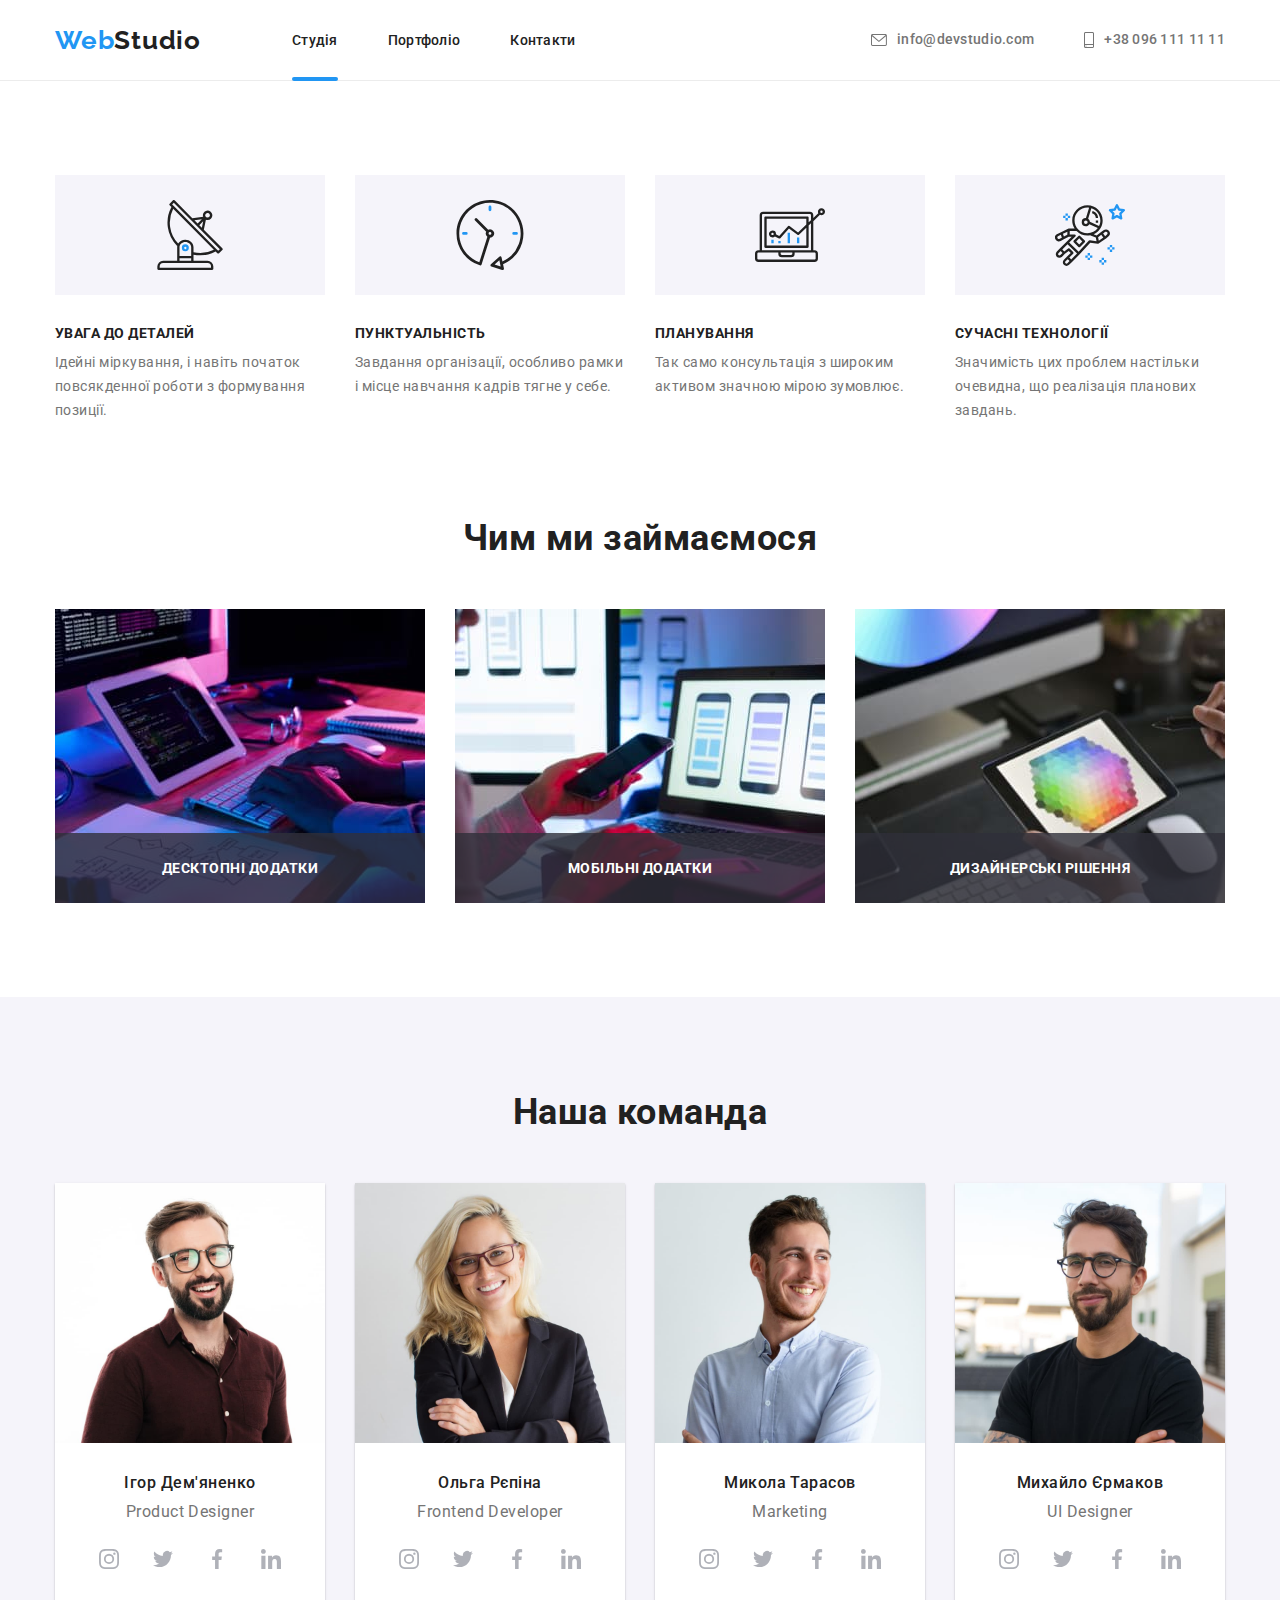
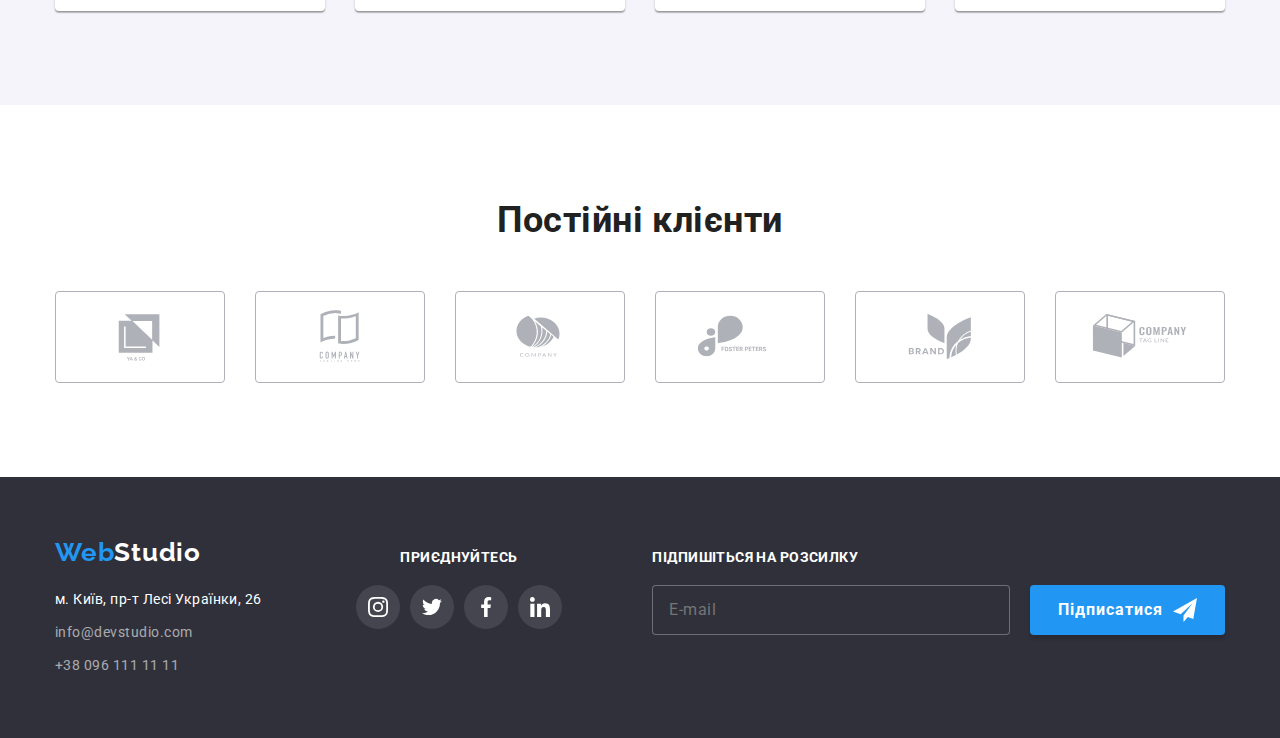
==== commit 6044e9bc: "1" ====
--- a/index.html
+++ b/index.html
@@ -19,7 +19,7 @@
     <link rel="stylesheet" href="./css/main.min.css" />
   </head>
   <body>
-    <header class="header hide">
+    <header class="header">
       <div class="conteiner header__conteiner">
         <nav class="navigation">
           <a lang="en" href="./index.html" class="logo"
--- a/css/main.min.css
+++ b/css/main.min.css
@@ -1 +1 @@
-/*! modern-normalize v1.1.0 | MIT License | https://github.com/sindresorhus/modern-normalize */*,::before,::after{-webkit-box-sizing:border-box;box-sizing:border-box}html{line-height:1.15;-webkit-text-size-adjust:100%;-moz-tab-size:4;-o-tab-size:4;tab-size:4}body{margin:0;font-family:system-ui,-apple-system,"Segoe UI",Roboto,Helvetica,Arial,sans-serif,"Apple Color Emoji","Segoe UI Emoji"}hr{height:0;color:inherit}abbr[title]{-webkit-text-decoration:underline dotted;text-decoration:underline dotted}b,strong{font-weight:bolder}code,kbd,samp,pre{font-family:ui-monospace,SFMono-Regular,Consolas,"Liberation Mono",Menlo,monospace;font-size:1em}small{font-size:80%}sub,sup{font-size:75%;line-height:0;position:relative;vertical-align:baseline}sub{bottom:-0.25em}sup{top:-0.5em}table{text-indent:0;border-color:inherit}button,input,optgroup,select,textarea{font-family:inherit;font-size:100%;line-height:1.15;margin:0}button,select{text-transform:none}button,[type=button],[type=reset],[type=submit]{-webkit-appearance:button;-moz-appearance:button;appearance:button}::-moz-focus-inner{border-style:none;padding:0}:-moz-focusring{outline:1px dotted ButtonText}:-moz-ui-invalid{box-shadow:none}legend{padding:0}progress{vertical-align:baseline}::-webkit-inner-spin-button,::-webkit-outer-spin-button{height:auto}[type=search]{-webkit-appearance:textfield;-moz-appearance:textfield;appearance:textfield;outline-offset:-2px}::-webkit-search-decoration{-webkit-appearance:none;appearance:none}::-webkit-file-upload-button{-webkit-appearance:button;appearance:button;font:inherit}summary{display:list-item}:root{--c-primery: #212121;--title-text-color: #757575;--c-accent: #2196f3;--c-placeholder: rgba(117, 117, 117, 0.5);--white-color: #ffffff;--background-color: #2f303a;--background-color-btn: #f5f4fa;--footer-link: rgba(255, 255, 255, 0.6);--bg-section: #ffffff;--bg-hero: #c4c4c4;--bg-works-desk: rgba(47, 48, 58, 0.8);--bg-partners: #afb1b8;--bg-social: rgba(255, 255, 255, 0.1);--bg-accent: #2196f3;--bg-btn: #188ce8;--bg-team: #f5f4fa;--bg-works: #f5f5f5;--border-hed: #ececec;--border-col: #eeeeee;--bg-galary-desc: rgba(33, 150, 243, 0.9)}body{font-family:"Roboto",sans-serif;letter-spacing:.03em;margin:0 auto;color:var(--c-primery)}h1{margin:0 0}h2{margin:0 0}h3{margin:0 0}h4{margin:0 0}h5{margin:0 0}h6{margin:0 0}p{margin:0 0}ul{margin:0 0}img{display:block;max-width:100%;height:auto}.hide{display:none}.conteiner{max-width:480px;margin:0 auto;padding:0 15px}@media screen and (min-width: 768px){.conteiner{max-width:768px;margin:0 auto;padding:0 15px}}@media screen and (min-width: 1200px){.conteiner{max-width:1200px;margin:0 auto;padding:0 15px}}.logo{display:-webkit-box;display:-ms-flexbox;display:flex;font-family:"Raleway",sans-serif;font-weight:700;font-size:26px;line-height:1.19;letter-spacing:.03em;color:var(--c-accent);text-decoration:none;outline:rgba(0,0,0,0)}@media screen and (max-width: 1199px){.logo{-webkit-box-pack:center;-ms-flex-pack:center;justify-content:center;font-size:24px;line-height:1.6666}}.list{display:-webkit-box;display:-ms-flexbox;display:flex;-webkit-box-pack:center;-ms-flex-pack:center;justify-content:center;-ms-flex-wrap:wrap;flex-wrap:wrap;padding-left:0;list-style:none}@media screen and (min-width: 768px){.list{display:-webkit-box;display:-ms-flexbox;display:flex}}@media screen and (min-width: 1200px){.list{display:-webkit-box;display:-ms-flexbox;display:flex}}.section{padding:60px 0}@media screen and (min-width: 768px){.section{padding:60px 0}}@media screen and (min-width: 1200px){.section{padding:94px 0}}.title{text-align:center;font-weight:700;font-size:36px;line-height:1.17}.social{display:-webkit-box;display:-ms-flexbox;display:flex;-webkit-box-align:center;-ms-flex-align:center;align-items:center;-webkit-box-pack:center;-ms-flex-pack:center;justify-content:center;-ms-flex-wrap:wrap;flex-wrap:wrap;gap:10px;margin-top:16px}.header{border-bottom:1px solid var(--border-hed)}.header__conteiner{display:-webkit-box;display:-ms-flexbox;display:flex}.header__logo{color:var(--c-primery)}.navigation{display:-webkit-box;display:-ms-flexbox;display:flex;-webkit-box-align:center;-ms-flex-align:center;align-items:center}@media screen and (min-width: 1200px){.navigation__list{margin-left:91px}}.navigation__item:not(:last-child){margin-right:50px}.navigation__item--current{position:relative}.navigation__item--current:visited{color:var(--c-accent)}.navigation__link{font-weight:500;font-size:14px;line-height:1.14;letter-spacing:.02em;color:inherit;text-decoration:none}@media screen and (min-width: 1200px){.navigation__link{display:-webkit-box;display:-ms-flexbox;display:flex;display:block;-webkit-box-align:center;-ms-flex-align:center;align-items:center;padding-top:32px;padding-bottom:32px}.navigation__link:hover{color:var(--bg-accent);outline:rgba(0,0,0,0)}.navigation__link:focus{color:var(--bg-accent);outline:rgba(0,0,0,0)}}.navigation__link--current::after{position:absolute;bottom:0;left:0;content:"";display:block;background-color:var(--bg-accent);height:4px;width:100%;border-radius:2px;margin-bottom:-1px}.navigation__link--current:visited{color:var(--c-accent)}@media screen and (min-width: 1200px){.contacts{display:-webkit-box;display:-ms-flexbox;display:flex;-webkit-box-align:center;-ms-flex-align:center;align-items:center;margin-left:auto}}.contacts__item{-webkit-box-align:center;-ms-flex-align:center;align-items:center;-webkit-box-pack:center;-ms-flex-pack:center;justify-content:center}.contacts__item:not(:last-child){margin-right:50px}@media screen and (min-width: 1200px){.contacts__item:not(:last-child){margin-right:50px}}.contacts__icon{margin-right:10px;fill:currentColor}.list__link{font-size:14px;line-height:1.71;color:var(--footer-link);text-decoration:none;-webkit-transition:250ms cubic-bezier(0.4, 0, 0.2, 1);transition:250ms cubic-bezier(0.4, 0, 0.2, 1)}.list__link:hover{color:var(--bg-accent);outline:rgba(0,0,0,0)}.list__link:focus{color:var(--bg-accent);outline:rgba(0,0,0,0)}@media screen and (max-width: 767px){.list__link{display:-webkit-box;display:-ms-flexbox;display:flex;-webkit-box-pack:center;-ms-flex-pack:center;justify-content:center}}.contacts__link{text-decoration:none;font-weight:500;font-size:14px;line-height:1.14;letter-spacing:.02em;color:var(--title-text-color)}@media screen and (min-width: 768px){.contacts__link{display:-webkit-box;display:-ms-flexbox;display:flex;-webkit-box-align:center;-ms-flex-align:center;align-items:center;padding-top:32px;padding-bottom:32px}}@media screen and (max-width: 767px){.navigation__list,.contacts{display:none}}.hero{background-color:var(--bg-hero)}.hero__conteiner{max-width:480px;background-image:url(../images/overlays.webp),url(../images/hero.jpg);background-repeat:no-repeat;background-position:center;background-size:cover;color:var(--white-color);padding-top:200px;padding-bottom:200px}@media screen and (min-width: 1600px){.hero__conteiner{max-width:1600px}}.hero__title{max-width:696px;font-weight:900;font-size:44px;line-height:1.36;letter-spacing:.06em;text-align:center;text-transform:uppercase}@media screen and (min-width: 1600px){.hero__title{margin:0 auto 30px auto}}.hero__button{display:block;margin-left:auto;margin-right:auto;padding:10px 32px;font-weight:700;font-size:16px;line-height:1.88;letter-spacing:.06em;color:var(--white-color);background-color:var(--bg-accent);border-radius:4px;border-color:rgba(0,0,0,0);border:none;cursor:pointer}@media screen and (min-width: 1200px){.features__section{padding-bottom:0}}.features__title{margin-bottom:50px;display:none}.features__list{display:-webkit-box;display:-ms-flexbox;display:flex;-ms-flex-wrap:wrap;flex-wrap:wrap;width:auto;gap:30px}.features__subject{text-align:center;font-weight:700;font-size:14px;line-height:1.1428;margin-bottom:10px;text-transform:uppercase}.features__subject::before{display:block;content:"";background-color:var(--background-color-btn);background-repeat:no-repeat;background-position:center;max-width:450px;height:120px;margin-bottom:30px}@media screen and (min-width: 768px){.features__subject{text-align:start}.features__subject::before{width:354px;height:120px}}@media screen and (min-width: 1200px){.features__subject{text-align:start}.features__subject::before{width:270px;height:120px}}.features__subject--antenna::before{background-image:url(../images/icons/antenna.svg)}.features__subject--clock::before{background-image:url(../images/icons/clock.svg)}.features__subject--diagram::before{background-image:url(../images/icons/diagram.svg)}.features__subject--astronaut::before{background-image:url(../images/icons/astronaut.svg)}.features__text{width:auto;font-size:14px;line-height:1.7142;color:var(--title-text-color)}@media screen and (min-width: 768px){.features__text{max-width:354px;font-size:14px;line-height:1.7142;color:var(--title-text-color)}}@media screen and (min-width: 1200px){.features__text{max-width:270px;font-size:14px;line-height:1.7142;color:var(--title-text-color)}}@media screen and (max-width: 1199px){.works{display:none}}.works__title{margin-bottom:50px}.works__list-item{position:relative}.works__list-item:not(:last-child){margin-right:30px}.works__desc{position:absolute;width:100%;bottom:0;font-weight:700;font-size:14px;line-height:1.1428;text-align:center;color:var(--white-color);background:var(--bg-works-desk);padding:27px 10px;text-transform:uppercase;overflow:auto}.team{background-color:var(--bg-team)}.team__title{margin-bottom:50px}.team__list{gap:30px}@media screen and (max-width: 767px){.team__list{display:-webkit-box;display:-ms-flexbox;display:flex;-webkit-box-orient:vertical;-webkit-box-direction:normal;-ms-flex-direction:column;flex-direction:column}}.team__item{background:var(--bg-section);-webkit-box-shadow:0px 1px 3px rgba(0,0,0,.12),0px 1px 1px rgba(0,0,0,.14),0px 2px 1px rgba(0,0,0,.2);box-shadow:0px 1px 3px rgba(0,0,0,.12),0px 1px 1px rgba(0,0,0,.14),0px 2px 1px rgba(0,0,0,.2);border-radius:0px 0px 4px 4px;max-width:auto;max-height:auto}@media screen and (min-width: 768px)and (max-width: 1199px){.team__item{width:calc(50% - 15px)}.team img{width:354px;height:374px}}@media screen and (max-width: 767px){.team img{width:auto}}.team__desc{padding-top:30px;padding-bottom:30px;text-align:center}.team__subject{margin-bottom:10px;font-weight:500;font-size:16px;line-height:1.19}.team__experience{font-size:16px;line-height:1.19;color:var(--title-text-color)}.social__link{display:-webkit-box;display:-ms-flexbox;display:flex;-webkit-box-align:center;-ms-flex-align:center;align-items:center;-webkit-box-pack:center;-ms-flex-pack:center;justify-content:center;fill:#afb1b8;width:44px;height:44px;border-radius:50%;-webkit-transition:250ms cubic-bezier(0.4, 0, 0.2, 1);transition:250ms cubic-bezier(0.4, 0, 0.2, 1)}.social__link:hover{fill:var(--white-color);background-color:var(--bg-accent);outline:rgba(0,0,0,0)}.social__link:focus{fill:var(--white-color);background-color:var(--bg-accent);outline:rgba(0,0,0,0)}.partners__title{margin-bottom:50px}.partners__list{gap:30px}@media screen and (max-width: 767px){.partners__list{display:-webkit-box;display:-ms-flexbox;display:flex;-ms-flex-wrap:wrap;flex-wrap:wrap;gap:30px}}.partner__item{fill:var(--bg-partners)}@media screen and (max-width: 767px){.partner__item{width:calc(50% - 15px)}}@media screen and (min-width: 768px){.partner__item{width:calc((100% - 60px)/3)}}@media screen and (min-width: 1200px){.partner__item{width:calc((100% - 150px)/6)}}.partner__link{display:-webkit-box;display:-ms-flexbox;display:flex;-webkit-box-align:center;-ms-flex-align:center;align-items:center;-webkit-box-pack:center;-ms-flex-pack:center;justify-content:center;width:auto;height:92px;padding:13px 10px;border:1px solid var(--bg-partners);border-radius:4px;-webkit-transition:250ms cubic-bezier(0.4, 0, 0.2, 1);transition:250ms cubic-bezier(0.4, 0, 0.2, 1)}.partner__link:hover{fill:var(--c-accent);border-color:var(--bg-accent);outline:rgba(0,0,0,0)}.partner__link:focus{fill:var(--c-accent);border-color:var(--bg-accent);outline:rgba(0,0,0,0)}@media screen and (min-width: 1200px){.partner__link{width:auto;height:92px}}.partner__icon{width:106px;height:60px;fill:inherit}.footer{background-color:var(--background-color)}.footer__conteiner{display:-webkit-box;display:-ms-flexbox;display:flex;-ms-flex-wrap:wrap;flex-wrap:wrap;padding-top:60px;padding-bottom:60px}@media screen and (min-width: 768px)and (max-width: 1199px){.footer__conteiner{-webkit-box-pack:justify;-ms-flex-pack:justify;justify-content:space-between;padding:60px 89px 60px 76px;gap:60px}}@media screen and (min-width: 768px)and (max-width: 1199px){.form{-webkit-box-orient:vertical;-webkit-box-direction:normal;-ms-flex-direction:column;flex-direction:column;max-width:318px}}@media screen and (max-width: 767px){.footer__conteiner,.form{-webkit-box-orient:vertical;-webkit-box-direction:normal;-ms-flex-direction:column;flex-direction:column;-webkit-box-align:center;-ms-flex-align:center;align-items:center;max-width:480px}}.footer__address{display:block;width:100%;width:231px}@media screen and (max-width: 767px){.footer__address{width:100%;text-align:center}}@media screen and (min-width: 768px)and (max-width: 1199px){.footer__address{text-align:center}}.footer__logo{color:var(--white-color)}.address{width:auto;margin-top:20px}.address__list{width:100%;padding-left:0;list-style:none;font-style:normal}.address__item:not(:last-child){margin-bottom:9px}.address__link{color:var(--white-color);text-decoration:none;-webkit-transition:250ms cubic-bezier(0.4, 0, 0.2, 1);transition:250ms cubic-bezier(0.4, 0, 0.2, 1)}.footer-social{text-align:center;padding-top:12px}@media screen and (min-width: 1200px){.footer-social{margin-left:70px}}.social__item--boder{border:none;border-radius:50%;background:var(--bg-social)}.social__link--white{fill:var(--white-color)}.social__text{margin-bottom:20px;font-weight:700;font-size:14px;line-height:1.1428;letter-spacing:.03em;text-transform:uppercase;color:var(--white-color)}.footer__title{margin-bottom:20px;font-weight:700;font-size:14px;line-height:1.1428;letter-spacing:.03em;text-transform:uppercase;color:var(--white-color)}@media screen and (max-width: 1199px){.footer__title{text-align:center}}.footer-input{padding-top:12px}@media screen and (max-width: 767px){.footer-input{width:100%}}@media screen and (min-width: 768px)and (max-width: 1199px){.footer-input{width:318px;margin-left:auto;margin-right:auto}}@media screen and (min-width: 1200px){.footer-input{margin-left:auto}}.form{display:-webkit-box;display:-ms-flexbox;display:flex;gap:12px}@media screen and (max-width: 1199px){.label__email{width:100%}}.footer__email{width:100%;font-size:16px;line-height:1.25;letter-spacing:.03em;color:var(--footer-link);max-height:50px;padding:15px 16px;background:#2f303a;border:1px solid rgba(255,255,255,.3);border-radius:4px;-webkit-transition:250ms cubic-bezier(0.4, 0, 0.2, 1);transition:250ms cubic-bezier(0.4, 0, 0.2, 1);outline:rgba(0,0,0,0)}@media screen and (min-width: 768px)and (max-width: 1199px){.footer__email{max-width:318px}}@media screen and (min-width: 1200px){.footer__email{width:358px}}.footer__email:hover{border:1px solid #2196f3}.footer__button{display:-webkit-box;display:-ms-flexbox;display:flex;-webkit-box-align:center;-ms-flex-align:center;align-items:center;max-width:200px;margin:0 auto;padding:10px 28px;font-weight:700;font-size:16px;line-height:1.875;letter-spacing:.06em;color:var(--white-color);background:var(--c-accent);-webkit-box-shadow:0px 4px 4px rgba(0,0,0,.15);box-shadow:0px 4px 4px rgba(0,0,0,.15);border-radius:4px;border:none;cursor:pointer}.icon__send{margin-left:10px}.galary{padding:94px 0}.galary__title{display:none}.galary-button__item:not(:last-child){margin-right:8px;margin-bottom:50px}.button{display:block;font-weight:500;font-size:16px;line-height:1.625;letter-spacing:.03em;color:var(--c-primery);background-color:var(--bg-team);cursor:pointer;-webkit-transition:250ms cubic-bezier(0.4, 0, 0.2, 1);transition:250ms cubic-bezier(0.4, 0, 0.2, 1)}.button:hover{color:var(--white-color);background-color:var(--bg-accent);-webkit-box-shadow:0px 3px 1px rgba(0,0,0,.1),0px 1px 2px rgba(0,0,0,.08),0px 2px 2px rgba(0,0,0,.12);box-shadow:0px 3px 1px rgba(0,0,0,.1),0px 1px 2px rgba(0,0,0,.08),0px 2px 2px rgba(0,0,0,.12);border-radius:4px;outline:rgba(0,0,0,0)}.button:focus{color:var(--white-color);background-color:var(--bg-accent);-webkit-box-shadow:0px 3px 1px rgba(0,0,0,.1),0px 1px 2px rgba(0,0,0,.08),0px 2px 2px rgba(0,0,0,.12);box-shadow:0px 3px 1px rgba(0,0,0,.1),0px 1px 2px rgba(0,0,0,.08),0px 2px 2px rgba(0,0,0,.12);border-radius:4px;outline:rgba(0,0,0,0)}.galary__button{padding:6px 22px;border-color:rgba(0,0,0,0);border-radius:4px}.galary__button--general{padding:6px 25px}.galary-list{display:-webkit-box;display:-ms-flexbox;display:flex;padding-left:0;-ms-flex-wrap:wrap;flex-wrap:wrap;list-style:none}.galary__item{max-width:370px;border:1px solid #eee}.galary__item:not(:nth-child(3n+3)){margin-right:30px}.galary__item:not(:nth-child(n+7)){margin-bottom:30px}.galary__link{display:block;-webkit-transition:250ms cubic-bezier(0.4, 0, 0.2, 1);transition:250ms cubic-bezier(0.4, 0, 0.2, 1);font-family:"Roboto",sans-serif;letter-spacing:.03em;margin:0 auto;color:var(--c-primery);text-decoration:none}.galary__link:hover{-webkit-box-shadow:0px 1px 1px rgba(0,0,0,.12),0px 4px 4px rgba(0,0,0,.06),1px 4px 6px rgba(0,0,0,.16);box-shadow:0px 1px 1px rgba(0,0,0,.12),0px 4px 4px rgba(0,0,0,.06),1px 4px 6px rgba(0,0,0,.16);outline:rgba(0,0,0,0)}.galary__link:hover .galary__descriotion{-webkit-transform:translateY(0);transform:translateY(0)}.galary__link:focus{-webkit-box-shadow:0px 1px 1px rgba(0,0,0,.12),0px 4px 4px rgba(0,0,0,.06),1px 4px 6px rgba(0,0,0,.16);box-shadow:0px 1px 1px rgba(0,0,0,.12),0px 4px 4px rgba(0,0,0,.06),1px 4px 6px rgba(0,0,0,.16);outline:rgba(0,0,0,0)}.galary__link:focus .galary__descriotion{-webkit-transform:translateY(0);transform:translateY(0)}.galary-card{position:relative;overflow:hidden}.galary__descriotion{position:absolute;background-color:var(--bg-galary-desc);top:0;left:0;width:100%;height:100%;font-size:18px;line-height:1.5555;letter-spacing:.03em;-webkit-transform:translateY(100%);transform:translateY(100%);overflow:auto;-webkit-transition:250ms cubic-bezier(0.4, 0, 0.2, 1);transition:250ms cubic-bezier(0.4, 0, 0.2, 1);color:var(--white-color);padding:63px 24px}.galary-desc{padding:20px 24px;border:1px solid var(--border-col)}.galary-desc__title{font-weight:700;font-size:18px;line-height:2;letter-spacing:.06em}.galary-desk__text{margin-top:4px;font-size:16px;line-height:1.88;color:var(--title-text-color)}.backdrop{position:fixed;width:100%;height:100%;top:0;left:0;background:rgba(0,0,0,.2);opacity:1;-webkit-transition:250ms cubic-bezier(0.4, 0, 0.2, 1);transition:250ms cubic-bezier(0.4, 0, 0.2, 1)}.backdrop.is-hidden{visibility:hidden;opacity:0;pointer-events:none}.backdrop.is-hidden .modal{-webkit-transform:translate(-50%, -50%) scale(0.9);transform:translate(-50%, -50%) scale(0.9)}.modal{position:absolute;top:50%;left:50%;width:528px;height:581px;padding:40px;background-color:var(--bg-section);-webkit-transform:translate(-50%, -50%) scale(1);transform:translate(-50%, -50%) scale(1);-webkit-transition:-webkit-transform 250ms cubic-bezier(0.4, 0, 0.2, 1);transition:-webkit-transform 250ms cubic-bezier(0.4, 0, 0.2, 1);transition:transform 250ms cubic-bezier(0.4, 0, 0.2, 1);transition:transform 250ms cubic-bezier(0.4, 0, 0.2, 1), -webkit-transform 250ms cubic-bezier(0.4, 0, 0.2, 1)}.modal__button--close{position:absolute;right:8px;top:8px;display:-webkit-box;display:-ms-flexbox;display:flex;-webkit-box-align:center;-ms-flex-align:center;align-items:center;-webkit-box-pack:center;-ms-flex-pack:center;justify-content:center;width:30px;height:30px;border-radius:50%;cursor:pointer;background-color:var(--bg-section);border:1px solid rgba(0,0,0,.1);-webkit-transition:250ms cubic-bezier(0.4, 0, 0.2, 1);transition:250ms cubic-bezier(0.4, 0, 0.2, 1);outline:rgba(0,0,0,0)}.modal__button--close:hover{fill:var(--c-accent)}.modal__button--close:focus{fill:var(--c-accent)}.modal-form__title{text-align:center;font-weight:700;font-size:20px;line-height:23px;margin-bottom:12px;letter-spacing:.03em;color:var(--c-primery)}.form-row-input{display:block;width:100%}.modal-form__text{display:block;width:100%;width:100%;height:120px;padding:12px 16px;margin-bottom:20px;border:1px solid rgba(33,33,33,.2);border-radius:4px;resize:none;outline:rgba(0,0,0,0);-webkit-transition:border 250ms cubic-bezier(0.4, 0, 0.2, 1);transition:border 250ms cubic-bezier(0.4, 0, 0.2, 1)}.modal-form__text::-webkit-input-placeholder{font-size:12px;line-height:1.1666;letter-spacing:.01em;color:var(--c-placeholder)}.modal-form__text::-moz-placeholder{font-size:12px;line-height:1.1666;letter-spacing:.01em;color:var(--c-placeholder)}.modal-form__text:-ms-input-placeholder{font-size:12px;line-height:1.1666;letter-spacing:.01em;color:var(--c-placeholder)}.modal-form__text::-ms-input-placeholder{font-size:12px;line-height:1.1666;letter-spacing:.01em;color:var(--c-placeholder)}.modal-form__text::placeholder{font-size:12px;line-height:1.1666;letter-spacing:.01em;color:var(--c-placeholder)}.modal-form__text:focus{border:1px solid var(--c-accent)}.form-row{margin-bottom:10px}.form-row__title{display:block;margin-bottom:4px;font-size:12px;line-height:1.1666;letter-spacing:.01em;color:var(--title-text-color)}.form-row__item{position:relative}.form-row__input{width:100%;height:40px;border:1px solid rgba(33,33,33,.2);border-radius:4px;padding:12px 12px 12px 42px;-webkit-transition:250ms cubic-bezier(0.4, 0, 0.2, 1);transition:250ms cubic-bezier(0.4, 0, 0.2, 1);outline:rgba(0,0,0,0)}.form-row__input:focus{border:1px solid var(--c-accent)}.form-row__input:focus+svg{fill:var(--c-accent);-webkit-transition:250ms cubic-bezier(0.4, 0, 0.2, 1);transition:250ms cubic-bezier(0.4, 0, 0.2, 1)}.form-row__icon{fill:var(--c-primery);position:absolute;top:50%;left:12px;-webkit-transform:translateY(-50%);transform:translateY(-50%)}.modal-check{margin-bottom:30px}.modal-check__input{position:absolute;opacity:0}.modal-check__input:checked+.modal-check__label::before{background-color:var(--bg-accent);background-image:url(../images/icons/Vector.svg);background-repeat:no-repeat;background-position:center}.modal-check__label{display:-webkit-box;display:-ms-flexbox;display:flex;-webkit-box-align:center;-ms-flex-align:center;align-items:center;-webkit-box-pack:center;-ms-flex-pack:center;justify-content:center;font-size:14px;letter-spacing:.03em;color:var(--title-text-color)}.modal-check__label::before{display:-webkit-box;display:-ms-flexbox;display:flex;margin-right:7px;content:"";background-image:url(../images/icons/Vector.svg);background-repeat:no-repeat;background-position:center;background-size:contain;width:16px;height:15px;border:1px solid rgba(33,33,33,.2);border-radius:2px;-webkit-transition:250ms cubic-bezier(0.4, 0, 0.2, 1),background-image 250ms cubic-bezier(0.4, 0, 0.2, 1);transition:250ms cubic-bezier(0.4, 0, 0.2, 1),background-image 250ms cubic-bezier(0.4, 0, 0.2, 1)}.modal-check__link{margin-left:7px;font-size:14px;line-height:1.7142;-webkit-text-decoration-line:underline;text-decoration-line:underline;color:var(--c-accent)}.modal__button-send{display:block;margin-left:auto;margin-right:auto;padding:10px 52px;border-color:rgba(0,0,0,0);border-radius:4px;outline:rgba(0,0,0,0);font-weight:700;font-size:16px;line-height:1.88;letter-spacing:.06em;color:var(--white-color);background-color:var(--bg-btn);-webkit-box-shadow:0px 4px 4px rgba(0,0,0,.15);box-shadow:0px 4px 4px rgba(0,0,0,.15);cursor:pointer}/*# sourceMappingURL=main.min.css.map */+/*! modern-normalize v1.1.0 | MIT License | https://github.com/sindresorhus/modern-normalize */*,::before,::after{-webkit-box-sizing:border-box;box-sizing:border-box}html{line-height:1.15;-webkit-text-size-adjust:100%;-moz-tab-size:4;-o-tab-size:4;tab-size:4}body{margin:0;font-family:system-ui,-apple-system,"Segoe UI",Roboto,Helvetica,Arial,sans-serif,"Apple Color Emoji","Segoe UI Emoji"}hr{height:0;color:inherit}abbr[title]{-webkit-text-decoration:underline dotted;text-decoration:underline dotted}b,strong{font-weight:bolder}code,kbd,samp,pre{font-family:ui-monospace,SFMono-Regular,Consolas,"Liberation Mono",Menlo,monospace;font-size:1em}small{font-size:80%}sub,sup{font-size:75%;line-height:0;position:relative;vertical-align:baseline}sub{bottom:-0.25em}sup{top:-0.5em}table{text-indent:0;border-color:inherit}button,input,optgroup,select,textarea{font-family:inherit;font-size:100%;line-height:1.15;margin:0}button,select{text-transform:none}button,[type=button],[type=reset],[type=submit]{-webkit-appearance:button;-moz-appearance:button;appearance:button}::-moz-focus-inner{border-style:none;padding:0}:-moz-focusring{outline:1px dotted ButtonText}:-moz-ui-invalid{box-shadow:none}legend{padding:0}progress{vertical-align:baseline}::-webkit-inner-spin-button,::-webkit-outer-spin-button{height:auto}[type=search]{-webkit-appearance:textfield;-moz-appearance:textfield;appearance:textfield;outline-offset:-2px}::-webkit-search-decoration{-webkit-appearance:none;appearance:none}::-webkit-file-upload-button{-webkit-appearance:button;appearance:button;font:inherit}summary{display:list-item}:root{--c-primery: #212121;--title-text-color: #757575;--c-accent: #2196f3;--c-placeholder: rgba(117, 117, 117, 0.5);--white-color: #ffffff;--background-color: #2f303a;--background-color-btn: #f5f4fa;--footer-link: rgba(255, 255, 255, 0.6);--bg-section: #ffffff;--bg-hero: #c4c4c4;--bg-works-desk: rgba(47, 48, 58, 0.8);--bg-partners: #afb1b8;--bg-social: rgba(255, 255, 255, 0.1);--bg-accent: #2196f3;--bg-btn: #188ce8;--bg-team: #f5f4fa;--bg-works: #f5f5f5;--border-hed: #ececec;--border-col: #eeeeee;--bg-galary-desc: rgba(33, 150, 243, 0.9)}body{font-family:"Roboto",sans-serif;letter-spacing:.03em;margin:0 auto;color:var(--c-primery)}h1{margin:0 0}h2{margin:0 0}h3{margin:0 0}h4{margin:0 0}h5{margin:0 0}h6{margin:0 0}p{margin:0 0}ul{margin:0 0}img{display:block;max-width:100%;height:auto}.hide{display:none}.conteiner{max-width:480px;margin:0 auto;padding:0 15px}@media screen and (min-width: 768px){.conteiner{max-width:768px;margin:0 auto;padding:0 15px}}@media screen and (min-width: 1200px){.conteiner{max-width:1200px;margin:0 auto;padding:0 15px}}.logo{display:-webkit-box;display:-ms-flexbox;display:flex;font-family:"Raleway",sans-serif;font-weight:700;font-size:26px;line-height:1.19;letter-spacing:.03em;color:var(--c-accent);text-decoration:none;outline:rgba(0,0,0,0)}@media screen and (max-width: 1199px){.logo{-webkit-box-pack:center;-ms-flex-pack:center;justify-content:center;padding:16px 0;font-size:24px;line-height:1.6666}}.list{display:-webkit-box;display:-ms-flexbox;display:flex;-webkit-box-pack:center;-ms-flex-pack:center;justify-content:center;-ms-flex-wrap:wrap;flex-wrap:wrap;padding-left:0;list-style:none}@media screen and (min-width: 768px){.list{display:-webkit-box;display:-ms-flexbox;display:flex}}@media screen and (max-width: 767px){.list{-webkit-box-pack:start;-ms-flex-pack:start;justify-content:start}}@media screen and (min-width: 1200px){.list .list{display:-webkit-box;display:-ms-flexbox;display:flex}}.section{padding:60px 0}@media screen and (min-width: 768px){.section{padding:60px 0}}@media screen and (min-width: 1200px){.section{padding:94px 0}}.title{text-align:center;font-weight:700;font-size:36px;line-height:1.17}.social{display:-webkit-box;display:-ms-flexbox;display:flex;-webkit-box-align:center;-ms-flex-align:center;align-items:center;-webkit-box-pack:center;-ms-flex-pack:center;justify-content:center;-ms-flex-wrap:wrap;flex-wrap:wrap;gap:10px;margin-top:16px}.header{border-bottom:1px solid var(--border-hed)}.header__conteiner{display:-webkit-box;display:-ms-flexbox;display:flex}.header__logo{color:var(--c-primery)}.navigation{display:-webkit-box;display:-ms-flexbox;display:flex;-webkit-box-align:center;-ms-flex-align:center;align-items:center}.navigation__list{-ms-flex-wrap:nowrap;flex-wrap:nowrap;margin-left:91px;gap:50px}@media screen and (max-width: 1199px){.navigation__list{margin-left:87px}}.navigation__item--current{position:relative}.navigation__item--current:visited{color:var(--c-accent)}.navigation__link{display:-webkit-box;display:-ms-flexbox;display:flex;display:block;-webkit-box-align:center;-ms-flex-align:center;align-items:center;padding-top:32px;padding-bottom:32px;font-weight:500;font-size:14px;line-height:1.1428;letter-spacing:.02em;color:inherit;text-decoration:none}.navigation__link:hover{color:var(--bg-accent);outline:rgba(0,0,0,0)}.navigation__link:focus{color:var(--bg-accent);outline:rgba(0,0,0,0)}.navigation__link--current::after{position:absolute;bottom:0;left:0;content:"";display:block;background-color:var(--bg-accent);height:4px;width:100%;border-radius:2px;margin-bottom:-1px}@media screen and (max-width: 1199px){.navigation__link--current::after{margin-bottom:-2px}}.navigation__link--current:visited{color:var(--c-accent)}.contacts{display:-webkit-box;display:-ms-flexbox;display:flex;-webkit-box-align:center;-ms-flex-align:center;align-items:center;-webkit-box-pack:start;-ms-flex-pack:start;justify-content:start;margin-left:auto;gap:50px}@media screen and (max-width: 1199px){.contacts{margin-left:auto;width:142px;padding:21px 0;gap:10px}}.contacts__item{-webkit-box-align:center;-ms-flex-align:center;align-items:center}.contacts__icon{margin-right:10px;fill:currentColor}@media screen and (max-width: 1199px){.contacts__icon{margin-right:8px}}.list__link{font-size:14px;line-height:1.71;color:var(--footer-link);text-decoration:none;-webkit-transition:250ms cubic-bezier(0.4, 0, 0.2, 1);transition:250ms cubic-bezier(0.4, 0, 0.2, 1)}.list__link:hover{color:var(--bg-accent);outline:rgba(0,0,0,0)}.list__link:focus{color:var(--bg-accent);outline:rgba(0,0,0,0)}.contacts__link{display:-webkit-box;display:-ms-flexbox;display:flex;-webkit-box-align:center;-ms-flex-align:center;align-items:center;text-decoration:none;font-weight:500;font-size:14px;line-height:1.14;letter-spacing:.02em;color:var(--title-text-color)}@media screen and (min-width: 1200px){.contacts__link{padding-top:32px;padding-bottom:32px}}@media screen and (max-width: 1199px){.contacts__link{font-size:12px;line-height:1.1428}}@media screen and (max-width: 767px){.navigation__list,.contacts{display:none}}.hero{background-color:var(--bg-hero)}.hero__conteiner{max-width:480px;background-image:url(../images/overlays.webp),url(../images/hero.jpg);background-repeat:no-repeat;background-position:center;background-size:cover;color:var(--white-color);padding-top:200px;padding-bottom:200px}@media screen and (min-width: 1600px){.hero__conteiner{max-width:1600px}}.hero__title{max-width:696px;font-weight:900;font-size:44px;line-height:1.36;letter-spacing:.06em;text-align:center;text-transform:uppercase}@media screen and (min-width: 1600px){.hero__title{margin:0 auto 30px auto}}.hero__button{display:block;margin-left:auto;margin-right:auto;padding:10px 32px;font-weight:700;font-size:16px;line-height:1.88;letter-spacing:.06em;color:var(--white-color);background-color:var(--bg-accent);border-radius:4px;border-color:rgba(0,0,0,0);border:none;cursor:pointer}@media screen and (min-width: 1200px){.features__section{padding-bottom:0}}.features__title{margin-bottom:50px;display:none}.features__list{display:-webkit-box;display:-ms-flexbox;display:flex;-ms-flex-wrap:wrap;flex-wrap:wrap;width:auto;gap:30px}.features__subject{text-align:center;font-weight:700;font-size:14px;line-height:1.1428;margin-bottom:10px;text-transform:uppercase}.features__subject::before{display:block;content:"";background-color:var(--background-color-btn);background-repeat:no-repeat;background-position:center;max-width:450px;height:120px;margin-bottom:30px}@media screen and (min-width: 768px){.features__subject{text-align:start}.features__subject::before{width:354px;height:120px}}@media screen and (min-width: 1200px){.features__subject{text-align:start}.features__subject::before{width:270px;height:120px}}.features__subject--antenna::before{background-image:url(../images/icons/antenna.svg)}.features__subject--clock::before{background-image:url(../images/icons/clock.svg)}.features__subject--diagram::before{background-image:url(../images/icons/diagram.svg)}.features__subject--astronaut::before{background-image:url(../images/icons/astronaut.svg)}.features__text{width:auto;font-size:14px;line-height:1.7142;color:var(--title-text-color)}@media screen and (min-width: 768px){.features__text{max-width:354px;font-size:14px;line-height:1.7142;color:var(--title-text-color)}}@media screen and (min-width: 1200px){.features__text{max-width:270px;font-size:14px;line-height:1.7142;color:var(--title-text-color)}}@media screen and (max-width: 1199px){.works{display:none}}.works__title{margin-bottom:50px}.works__list-item{position:relative}.works__list-item:not(:last-child){margin-right:30px}.works__desc{position:absolute;width:100%;bottom:0;font-weight:700;font-size:14px;line-height:1.1428;text-align:center;color:var(--white-color);background:var(--bg-works-desk);padding:27px 10px;text-transform:uppercase;overflow:auto}.team{background-color:var(--bg-team)}.team__title{margin-bottom:50px}.team__list{gap:30px}@media screen and (max-width: 767px){.team__list{display:-webkit-box;display:-ms-flexbox;display:flex;-webkit-box-orient:vertical;-webkit-box-direction:normal;-ms-flex-direction:column;flex-direction:column}}.team__item{background:var(--bg-section);-webkit-box-shadow:0px 1px 3px rgba(0,0,0,.12),0px 1px 1px rgba(0,0,0,.14),0px 2px 1px rgba(0,0,0,.2);box-shadow:0px 1px 3px rgba(0,0,0,.12),0px 1px 1px rgba(0,0,0,.14),0px 2px 1px rgba(0,0,0,.2);border-radius:0px 0px 4px 4px;max-width:auto;max-height:auto}@media screen and (min-width: 768px)and (max-width: 1199px){.team__item{width:calc(50% - 15px)}.team img{width:354px;height:374px}}@media screen and (max-width: 767px){.team img{width:auto}}.team__desc{padding-top:30px;padding-bottom:30px;text-align:center}.team__subject{margin-bottom:10px;font-weight:500;font-size:16px;line-height:1.19}.team__experience{font-size:16px;line-height:1.19;color:var(--title-text-color)}.social__link{display:-webkit-box;display:-ms-flexbox;display:flex;-webkit-box-align:center;-ms-flex-align:center;align-items:center;-webkit-box-pack:center;-ms-flex-pack:center;justify-content:center;fill:#afb1b8;width:44px;height:44px;border-radius:50%;-webkit-transition:250ms cubic-bezier(0.4, 0, 0.2, 1);transition:250ms cubic-bezier(0.4, 0, 0.2, 1)}.social__link:hover{fill:var(--white-color);background-color:var(--bg-accent);outline:rgba(0,0,0,0)}.social__link:focus{fill:var(--white-color);background-color:var(--bg-accent);outline:rgba(0,0,0,0)}.partners__title{margin-bottom:50px}.partners__list{gap:30px}@media screen and (max-width: 767px){.partners__list{display:-webkit-box;display:-ms-flexbox;display:flex;-ms-flex-wrap:wrap;flex-wrap:wrap;gap:30px}}.partner__item{fill:var(--bg-partners)}@media screen and (max-width: 767px){.partner__item{width:calc(50% - 15px)}}@media screen and (min-width: 768px){.partner__item{width:calc((100% - 60px)/3)}}@media screen and (min-width: 1200px){.partner__item{width:calc((100% - 150px)/6)}}.partner__link{display:-webkit-box;display:-ms-flexbox;display:flex;-webkit-box-align:center;-ms-flex-align:center;align-items:center;-webkit-box-pack:center;-ms-flex-pack:center;justify-content:center;width:auto;height:92px;padding:13px 10px;border:1px solid var(--bg-partners);border-radius:4px;-webkit-transition:250ms cubic-bezier(0.4, 0, 0.2, 1);transition:250ms cubic-bezier(0.4, 0, 0.2, 1)}.partner__link:hover{fill:var(--c-accent);border-color:var(--bg-accent);outline:rgba(0,0,0,0)}.partner__link:focus{fill:var(--c-accent);border-color:var(--bg-accent);outline:rgba(0,0,0,0)}@media screen and (min-width: 1200px){.partner__link{width:auto;height:92px}}.partner__icon{width:106px;height:60px;fill:inherit}.footer{background-color:var(--background-color)}.footer__conteiner{display:-webkit-box;display:-ms-flexbox;display:flex;-ms-flex-wrap:wrap;flex-wrap:wrap;padding-top:60px;padding-bottom:60px}@media screen and (max-width: 768px){.footer__conteiner{gap:60px}}@media screen and (min-width: 768px)and (max-width: 1199px){.footer__conteiner{-webkit-box-pack:justify;-ms-flex-pack:justify;justify-content:space-between;padding:60px 89px 60px 76px;gap:60px}}@media screen and (max-width: 767px){.footer__conteiner,.form{-webkit-box-orient:vertical;-webkit-box-direction:normal;-ms-flex-direction:column;flex-direction:column;-webkit-box-align:center;-ms-flex-align:center;align-items:center;max-width:480px}}.footer__address{display:block;width:100%;width:231px}@media screen and (max-width: 767px){.footer__address{width:100%;text-align:center}}@media screen and (min-width: 768px)and (max-width: 1199px){.footer__address{text-align:center}}.footer__logo{color:var(--white-color)}.address{width:auto;margin-top:20px}.address__list{width:100%;padding-left:0;list-style:none;font-style:normal}.address__item:not(:last-child){margin-bottom:9px}.address__link{color:var(--white-color);text-decoration:none;-webkit-transition:250ms cubic-bezier(0.4, 0, 0.2, 1);transition:250ms cubic-bezier(0.4, 0, 0.2, 1)}.footer-social{text-align:center;padding-top:12px}@media screen and (min-width: 1200px){.footer-social{margin-left:70px}}.social__item--boder{border:none;border-radius:50%;background:var(--bg-social)}.social__link--white{fill:var(--white-color)}.social__text{margin-bottom:20px;font-weight:700;font-size:14px;line-height:1.1428;letter-spacing:.03em;text-transform:uppercase;color:var(--white-color)}.footer__title{margin-bottom:20px;font-weight:700;font-size:14px;line-height:1.1428;letter-spacing:.03em;text-transform:uppercase;color:var(--white-color)}@media screen and (max-width: 1199px){.footer__title{text-align:center}}.footer-input{padding-top:12px}@media screen and (max-width: 767px){.footer-input{width:100%}}@media screen and (min-width: 768px)and (max-width: 1199px){.footer-input{width:318px;margin-left:auto;margin-right:auto}}@media screen and (min-width: 1200px){.footer-input{margin-left:auto}}.form{display:-webkit-box;display:-ms-flexbox;display:flex;gap:12px}@media screen and (min-width: 768px)and (max-width: 1199px){.form{-webkit-box-orient:vertical;-webkit-box-direction:normal;-ms-flex-direction:column;flex-direction:column;max-width:318px}}@media screen and (max-width: 1999px){.form{gap:20px}}@media screen and (max-width: 1199px){.label__email{width:100%}}.footer__email{width:100%;font-size:16px;line-height:1.25;letter-spacing:.03em;color:var(--footer-link);max-height:50px;padding:15px 16px;background:#2f303a;border:1px solid rgba(255,255,255,.3);border-radius:4px;-webkit-transition:250ms cubic-bezier(0.4, 0, 0.2, 1);transition:250ms cubic-bezier(0.4, 0, 0.2, 1);outline:rgba(0,0,0,0)}@media screen and (min-width: 768px)and (max-width: 1199px){.footer__email{max-width:318px}}@media screen and (min-width: 1200px){.footer__email{width:358px}}.footer__email:hover{border:1px solid #2196f3}.footer__button{display:-webkit-box;display:-ms-flexbox;display:flex;-webkit-box-align:center;-ms-flex-align:center;align-items:center;max-width:200px;margin:0 auto;padding:10px 28px;font-weight:700;font-size:16px;line-height:1.875;letter-spacing:.06em;color:var(--white-color);background:var(--c-accent);-webkit-box-shadow:0px 4px 4px rgba(0,0,0,.15);box-shadow:0px 4px 4px rgba(0,0,0,.15);border-radius:4px;border:none;cursor:pointer}.icon__send{margin-left:10px}.galary{padding:94px 0}.galary__title{display:none}.galary-button__item:not(:last-child){margin-right:8px;margin-bottom:50px}.button{display:block;font-weight:500;font-size:16px;line-height:1.625;letter-spacing:.03em;color:var(--c-primery);background-color:var(--bg-team);cursor:pointer;-webkit-transition:250ms cubic-bezier(0.4, 0, 0.2, 1);transition:250ms cubic-bezier(0.4, 0, 0.2, 1)}.button:hover{color:var(--white-color);background-color:var(--bg-accent);-webkit-box-shadow:0px 3px 1px rgba(0,0,0,.1),0px 1px 2px rgba(0,0,0,.08),0px 2px 2px rgba(0,0,0,.12);box-shadow:0px 3px 1px rgba(0,0,0,.1),0px 1px 2px rgba(0,0,0,.08),0px 2px 2px rgba(0,0,0,.12);border-radius:4px;outline:rgba(0,0,0,0)}.button:focus{color:var(--white-color);background-color:var(--bg-accent);-webkit-box-shadow:0px 3px 1px rgba(0,0,0,.1),0px 1px 2px rgba(0,0,0,.08),0px 2px 2px rgba(0,0,0,.12);box-shadow:0px 3px 1px rgba(0,0,0,.1),0px 1px 2px rgba(0,0,0,.08),0px 2px 2px rgba(0,0,0,.12);border-radius:4px;outline:rgba(0,0,0,0)}.galary__button{padding:6px 22px;border-color:rgba(0,0,0,0);border-radius:4px}@media screen and (min-width: 768px){.galary__button{-webkit-box-pack:start;-ms-flex-pack:start;justify-content:start}}.galary__button--general{padding:6px 25px}.galary-list{display:-webkit-box;display:-ms-flexbox;display:flex;padding-left:0;-ms-flex-wrap:wrap;flex-wrap:wrap;list-style:none;gap:30px}.galary__item{max-width:370px;border:1px solid #eee}@media screen and (max-width: 1199px){.galary__item{width:calc((100% - 30px)/2)}}@media screen and (max-width: 767px){.galary__item{width:100%}}.galary__link{display:block;-webkit-transition:250ms cubic-bezier(0.4, 0, 0.2, 1);transition:250ms cubic-bezier(0.4, 0, 0.2, 1);font-family:"Roboto",sans-serif;letter-spacing:.03em;margin:0 auto;color:var(--c-primery);text-decoration:none}.galary__link:hover{-webkit-box-shadow:0px 1px 1px rgba(0,0,0,.12),0px 4px 4px rgba(0,0,0,.06),1px 4px 6px rgba(0,0,0,.16);box-shadow:0px 1px 1px rgba(0,0,0,.12),0px 4px 4px rgba(0,0,0,.06),1px 4px 6px rgba(0,0,0,.16);outline:rgba(0,0,0,0)}.galary__link:hover .galary__descriotion{-webkit-transform:translateY(0);transform:translateY(0)}.galary__link:focus{-webkit-box-shadow:0px 1px 1px rgba(0,0,0,.12),0px 4px 4px rgba(0,0,0,.06),1px 4px 6px rgba(0,0,0,.16);box-shadow:0px 1px 1px rgba(0,0,0,.12),0px 4px 4px rgba(0,0,0,.06),1px 4px 6px rgba(0,0,0,.16);outline:rgba(0,0,0,0)}.galary__link:focus .galary__descriotion{-webkit-transform:translateY(0);transform:translateY(0)}.galary-card{position:relative;overflow:hidden}.galary__descriotion{position:absolute;background-color:var(--bg-galary-desc);top:0;left:0;width:100%;height:100%;font-size:18px;line-height:1.5555;letter-spacing:.03em;-webkit-transform:translateY(100%);transform:translateY(100%);overflow:auto;-webkit-transition:250ms cubic-bezier(0.4, 0, 0.2, 1);transition:250ms cubic-bezier(0.4, 0, 0.2, 1);color:var(--white-color);padding:63px 24px}.galary-desc{padding:20px 24px;border:1px solid var(--border-col)}.galary-desc__title{font-weight:700;font-size:18px;line-height:2;letter-spacing:.06em}.galary-desk__text{margin-top:4px;font-size:16px;line-height:1.88;color:var(--title-text-color)}.backdrop{position:fixed;width:100%;height:100%;top:0;left:0;background:rgba(0,0,0,.2);opacity:1;-webkit-transition:250ms cubic-bezier(0.4, 0, 0.2, 1);transition:250ms cubic-bezier(0.4, 0, 0.2, 1)}.backdrop.is-hidden{visibility:hidden;opacity:0;pointer-events:none}.backdrop.is-hidden .modal{-webkit-transform:translate(-50%, -50%) scale(0.9);transform:translate(-50%, -50%) scale(0.9)}.modal{position:absolute;top:50%;left:50%;width:528px;height:581px;padding:40px;background-color:var(--bg-section);-webkit-transform:translate(-50%, -50%) scale(1);transform:translate(-50%, -50%) scale(1);-webkit-transition:-webkit-transform 250ms cubic-bezier(0.4, 0, 0.2, 1);transition:-webkit-transform 250ms cubic-bezier(0.4, 0, 0.2, 1);transition:transform 250ms cubic-bezier(0.4, 0, 0.2, 1);transition:transform 250ms cubic-bezier(0.4, 0, 0.2, 1), -webkit-transform 250ms cubic-bezier(0.4, 0, 0.2, 1)}.modal__button--close{position:absolute;right:8px;top:8px;display:-webkit-box;display:-ms-flexbox;display:flex;-webkit-box-align:center;-ms-flex-align:center;align-items:center;-webkit-box-pack:center;-ms-flex-pack:center;justify-content:center;width:30px;height:30px;border-radius:50%;cursor:pointer;background-color:var(--bg-section);border:1px solid rgba(0,0,0,.1);-webkit-transition:250ms cubic-bezier(0.4, 0, 0.2, 1);transition:250ms cubic-bezier(0.4, 0, 0.2, 1);outline:rgba(0,0,0,0)}.modal__button--close:hover{fill:var(--c-accent)}.modal__button--close:focus{fill:var(--c-accent)}.modal-form__title{text-align:center;font-weight:700;font-size:20px;line-height:23px;margin-bottom:12px;letter-spacing:.03em;color:var(--c-primery)}.form-row-input{display:block;width:100%}.modal-form__text{display:block;width:100%;width:100%;height:120px;padding:12px 16px;margin-bottom:20px;border:1px solid rgba(33,33,33,.2);border-radius:4px;resize:none;outline:rgba(0,0,0,0);-webkit-transition:border 250ms cubic-bezier(0.4, 0, 0.2, 1);transition:border 250ms cubic-bezier(0.4, 0, 0.2, 1)}.modal-form__text::-webkit-input-placeholder{font-size:12px;line-height:1.1666;letter-spacing:.01em;color:var(--c-placeholder)}.modal-form__text::-moz-placeholder{font-size:12px;line-height:1.1666;letter-spacing:.01em;color:var(--c-placeholder)}.modal-form__text:-ms-input-placeholder{font-size:12px;line-height:1.1666;letter-spacing:.01em;color:var(--c-placeholder)}.modal-form__text::-ms-input-placeholder{font-size:12px;line-height:1.1666;letter-spacing:.01em;color:var(--c-placeholder)}.modal-form__text::placeholder{font-size:12px;line-height:1.1666;letter-spacing:.01em;color:var(--c-placeholder)}.modal-form__text:focus{border:1px solid var(--c-accent)}.form-row{margin-bottom:10px}.form-row__title{display:block;margin-bottom:4px;font-size:12px;line-height:1.1666;letter-spacing:.01em;color:var(--title-text-color)}.form-row__item{position:relative}.form-row__input{width:100%;height:40px;border:1px solid rgba(33,33,33,.2);border-radius:4px;padding:12px 12px 12px 42px;-webkit-transition:250ms cubic-bezier(0.4, 0, 0.2, 1);transition:250ms cubic-bezier(0.4, 0, 0.2, 1);outline:rgba(0,0,0,0)}.form-row__input:focus{border:1px solid var(--c-accent)}.form-row__input:focus+svg{fill:var(--c-accent);-webkit-transition:250ms cubic-bezier(0.4, 0, 0.2, 1);transition:250ms cubic-bezier(0.4, 0, 0.2, 1)}.form-row__icon{fill:var(--c-primery);position:absolute;top:50%;left:12px;-webkit-transform:translateY(-50%);transform:translateY(-50%)}.modal-check{margin-bottom:30px}.modal-check__input{position:absolute;opacity:0}.modal-check__input:checked+.modal-check__label::before{background-color:var(--bg-accent);background-image:url(../images/icons/Vector.svg);background-repeat:no-repeat;background-position:center}.modal-check__label{display:-webkit-box;display:-ms-flexbox;display:flex;-webkit-box-align:center;-ms-flex-align:center;align-items:center;-webkit-box-pack:center;-ms-flex-pack:center;justify-content:center;font-size:14px;letter-spacing:.03em;color:var(--title-text-color)}.modal-check__label::before{display:-webkit-box;display:-ms-flexbox;display:flex;margin-right:7px;content:"";background-image:url(../images/icons/Vector.svg);background-repeat:no-repeat;background-position:center;background-size:contain;width:16px;height:15px;border:1px solid rgba(33,33,33,.2);border-radius:2px;-webkit-transition:250ms cubic-bezier(0.4, 0, 0.2, 1),background-image 250ms cubic-bezier(0.4, 0, 0.2, 1);transition:250ms cubic-bezier(0.4, 0, 0.2, 1),background-image 250ms cubic-bezier(0.4, 0, 0.2, 1)}.modal-check__link{margin-left:7px;font-size:14px;line-height:1.7142;-webkit-text-decoration-line:underline;text-decoration-line:underline;color:var(--c-accent)}.modal__button-send{display:block;margin-left:auto;margin-right:auto;padding:10px 52px;border-color:rgba(0,0,0,0);border-radius:4px;outline:rgba(0,0,0,0);font-weight:700;font-size:16px;line-height:1.88;letter-spacing:.06em;color:var(--white-color);background-color:var(--bg-btn);-webkit-box-shadow:0px 4px 4px rgba(0,0,0,.15);box-shadow:0px 4px 4px rgba(0,0,0,.15);cursor:pointer}/*# sourceMappingURL=main.min.css.map */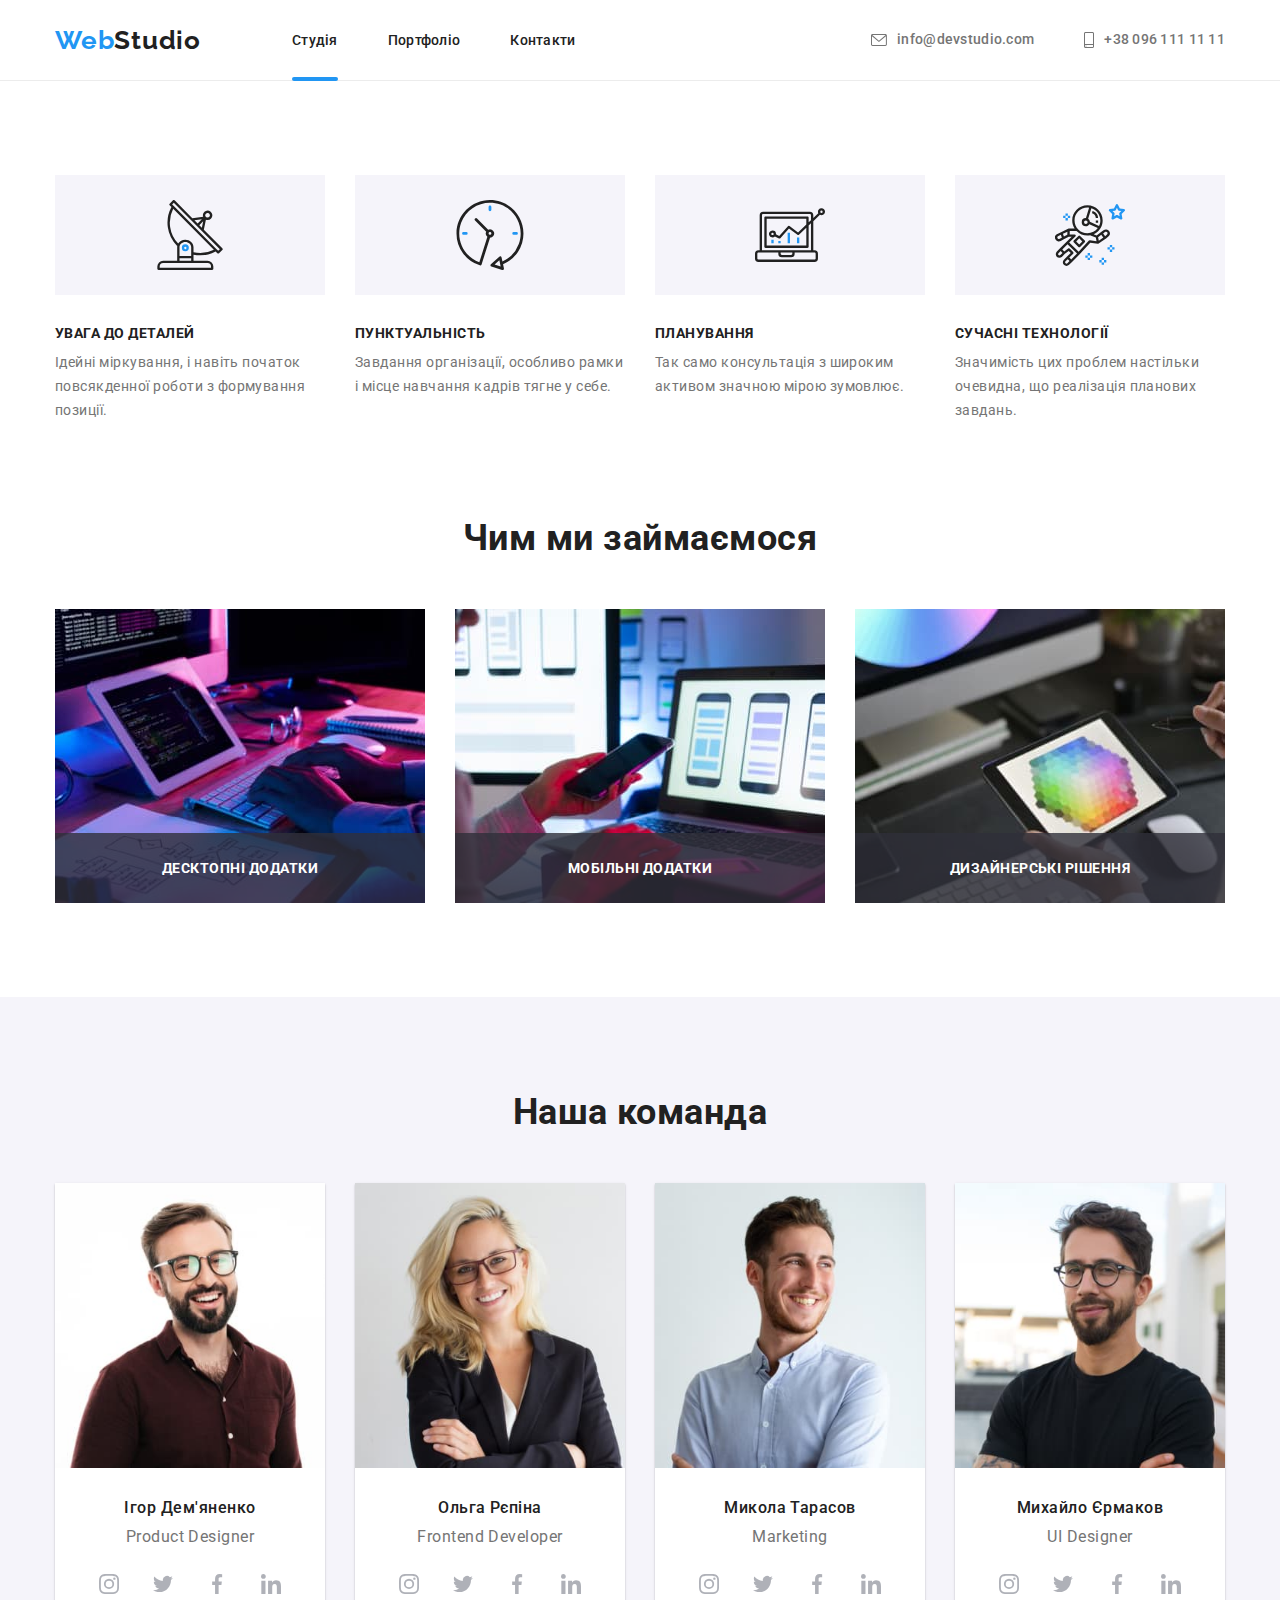
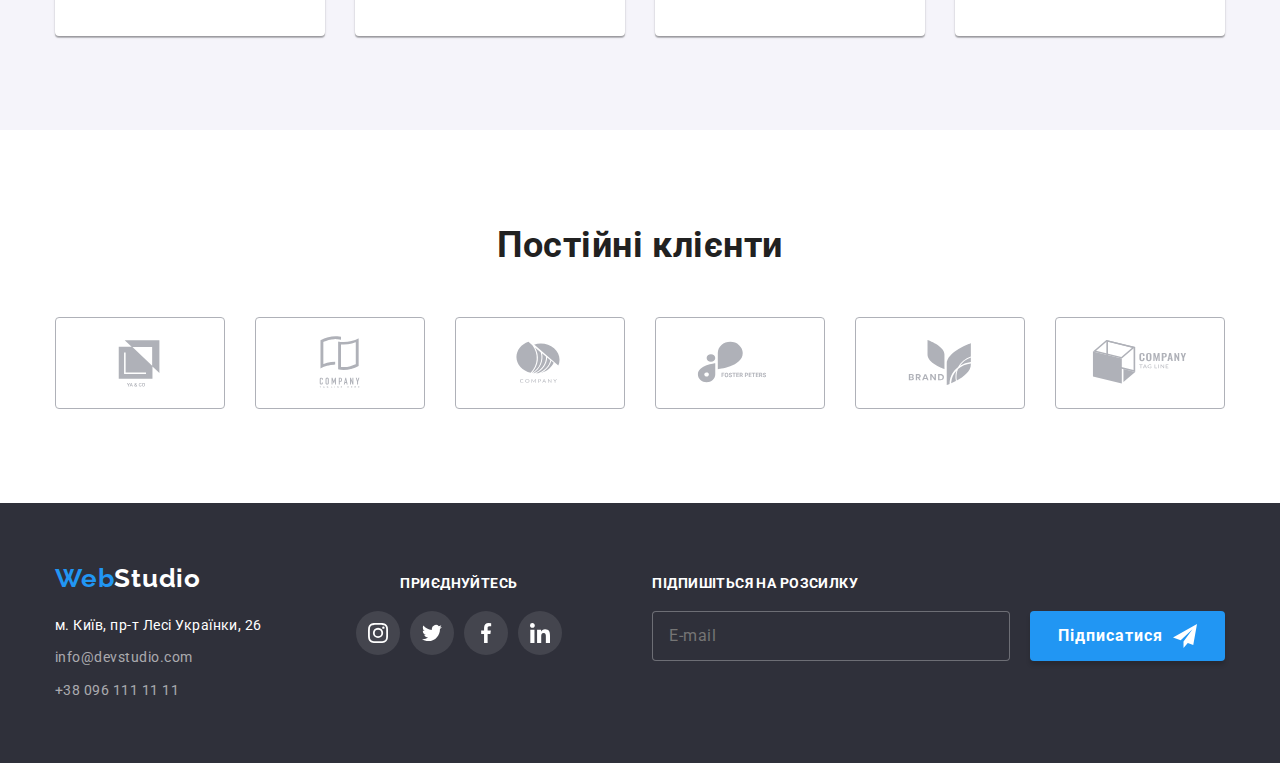
==== commit 0cbe894e: "додає адаптивну графіку на 1 сторінці без хедера" ====
--- a/index.html
+++ b/index.html
@@ -97,30 +97,45 @@
           <h2 class="title works__title">Чим ми займаємося</h2>
           <ul class="list">
             <li class="works__list-item">
-              <img
-                src="./images/web-development.jpg"
-                alt="Монітор планшета на якому створюється веб-додаток"
-                width="370"
-                height="294"
-              />
+              <picture>
+                <source
+                  srcset="./images/web-development.jpg 1x, ./images/web-development@2x.jpg 2x"
+                  media="(min-width: 1200px)"
+                />
+                <img
+                  src="./images/web-development.jpg"
+                  alt="Монітор планшета на якому створюється веб-додаток"
+                />
+              </picture>
+
               <p class="works__desc">Десктопні додатки</p>
             </li>
             <li class="works__list-item">
-              <img
-                src="./images/mobile-development.jpg"
-                alt="Монітор планшета на якому створюється мобільний додаток"
-                width="370"
-                height="294"
-              />
+              <picture>
+                <source
+                  srcset="./images/mobile-development.jpg 1x, ./images/mobile-development@2x.jpg 2x"
+                  media="(min-width: 1200px)"
+                />
+                <img
+                  src="./images/mobile-development.jpg"
+                  alt="Монітор планшета на якому створюється мобільний додаток"
+                />
+              </picture>
+
               <p class="works__desc">Мобільні додатки</p>
             </li>
             <li class="works__list-item">
-              <img
-                src="./images/web-design.jpg"
-                alt="Монітор планшета на якому створюється веб-дизайн"
-                width="370"
-                height="294"
-              />
+              <picture>
+                <source
+                  srcset="./images/web-design.jpg 1x, ./images/web-design@2x.jpg 2x"
+                  media="(min-width: 1200px)"
+                />
+                <img
+                  src="./images/web-design.jpg"
+                  alt="Монітор планшета на якому створюється веб-дизайн"
+                />
+              </picture>
+
               <p class="works__desc">Дизайнерські рішення</p>
             </li>
           </ul>
@@ -131,12 +146,21 @@
           <h2 class="title team__title">Наша команда</h2>
           <ul class="list team__list">
             <li class="team__item">
-              <img
-                src="./images/igor.jpg"
-                alt="Портрет Ігора Дем'яненко"
-                width="270"
-                height="260"
-              />
+              <picture>
+                <source
+                  srcset="./images/igor-mobile.jpg 1x, ./images/igor-mobile@2x.jpg 2x"
+                  media="(max-width:767px)"
+                />
+                <source
+                  srcset="./images/igor-tablet.jpg 1x, ./images/igor-tablet@2x.jpg 2x"
+                  media="(min-width:768px)"
+                />
+                <source
+                  srcset="./images/igor-dt.jpg 1x, ./images/igor-dt@2x.jpg 2x"
+                  media="(min-width:1200px)"
+                />
+                <img src="./images/igor-dt.jpg" alt="Портрет Ігора Дем'яненко" />
+              </picture>
               <div class="team__desc">
                 <h3 class="team__subject">Ігор Дем'яненко</h3>
                 <p class="team__experience">Product Designer</p>
@@ -169,7 +193,22 @@
               </div>
             </li>
             <li class="team__item">
-              <img src="./images/olga.jpg" alt="Портрет Ольги Рєпіної" width="270" height="260" />
+              <picture>
+                <source
+                  srcset="./images/olga-mobile.jpg 1x, ./images/olga-mobile@2x.jpg 2x"
+                  media="(max-width: 767px)"
+                />
+                <source
+                  srcset="./images/olga-tablet.jpg 1x, ./images/olga-tablet@2x.jpg 2x"
+                  media="(min-width: 768px)"
+                />
+                <source
+                  srcset="./images/olga-dt.jpg 1x, ./images/olga-dt@2x.jpg 2x"
+                  media="(min-width: 1200px)"
+                />
+                <img src="./images/olga-mobile.jpg" alt="Портрет Ольги Рєпіної" />
+              </picture>
+
               <div class="team__desc">
                 <h3 class="team__subject">Ольга Рєпіна</h3>
                 <p class="team__experience">Frontend Developer</p>
@@ -202,12 +241,22 @@
               </div>
             </li>
             <li class="team__item">
-              <img
-                src="./images/mikola.jpg"
-                alt="Портрет Миколи Тарасовa"
-                width="270"
-                height="260"
-              />
+              <picture>
+                <source
+                  srcset="./images/mikola-mobile.jpg 1x, ./images/mikola-mobile@2x.jpg 2x"
+                  media="(max-width: 767px)"
+                />
+                <source
+                  srcset="./images/mikola-tablet.jpg 1x, ./images/mikola-tablet@2x.jpg 2x"
+                  media="(min-width: 768px)"
+                />
+                <source
+                  srcset="./images/mikola-dt.jpg 1x, ./images/mikola-dt@2x.jpg 2x"
+                  media="(min-width: 1200px)"
+                />
+                <img src="./images/mikola-mobile.jpg" alt="Портрет Миколи Тарасовa" />
+              </picture>
+
               <div class="team__desc">
                 <h3 class="team__subject">Микола Тарасов</h3>
                 <p class="team__experience">Marketing</p>
@@ -240,12 +289,22 @@
               </div>
             </li>
             <li class="team__item">
-              <img
-                src="./images/mihailo.jpg"
-                alt="Портрет Михайлa Єрмаковa"
-                width="270"
-                height="260"
-              />
+              <picture>
+                <source
+                  srcset="./images/mihailo-mobile.jpg 1x, ./images/mihailo-mobile@2x.jpg 2x"
+                  media="(max-width: 767px)"
+                />
+                <source
+                  srcset="./images/mihailo-tablet.jpg 1x, ./images/mihailo-tablet@2x.jpg 2x"
+                  media="(min-width: 768px)"
+                />
+                <source
+                  srcset="./images/mihailo-dt.jpg 1x, ./images/mihailo-dt@2x.jpg 2x"
+                  media="(min-width: 1200px)"
+                />
+                <img src="./images/mihailo-dt.jpg" alt="Портрет Михайлa Єрмаковa" />
+              </picture>
+
               <div class="team__desc">
                 <h3 class="team__subject">Михайло Єрмаков</h3>
                 <p class="team__experience">UI Designer</p>
--- a/css/main.min.css
+++ b/css/main.min.css
@@ -1 +1 @@
-/*! modern-normalize v1.1.0 | MIT License | https://github.com/sindresorhus/modern-normalize */*,::before,::after{-webkit-box-sizing:border-box;box-sizing:border-box}html{line-height:1.15;-webkit-text-size-adjust:100%;-moz-tab-size:4;-o-tab-size:4;tab-size:4}body{margin:0;font-family:system-ui,-apple-system,"Segoe UI",Roboto,Helvetica,Arial,sans-serif,"Apple Color Emoji","Segoe UI Emoji"}hr{height:0;color:inherit}abbr[title]{-webkit-text-decoration:underline dotted;text-decoration:underline dotted}b,strong{font-weight:bolder}code,kbd,samp,pre{font-family:ui-monospace,SFMono-Regular,Consolas,"Liberation Mono",Menlo,monospace;font-size:1em}small{font-size:80%}sub,sup{font-size:75%;line-height:0;position:relative;vertical-align:baseline}sub{bottom:-0.25em}sup{top:-0.5em}table{text-indent:0;border-color:inherit}button,input,optgroup,select,textarea{font-family:inherit;font-size:100%;line-height:1.15;margin:0}button,select{text-transform:none}button,[type=button],[type=reset],[type=submit]{-webkit-appearance:button;-moz-appearance:button;appearance:button}::-moz-focus-inner{border-style:none;padding:0}:-moz-focusring{outline:1px dotted ButtonText}:-moz-ui-invalid{box-shadow:none}legend{padding:0}progress{vertical-align:baseline}::-webkit-inner-spin-button,::-webkit-outer-spin-button{height:auto}[type=search]{-webkit-appearance:textfield;-moz-appearance:textfield;appearance:textfield;outline-offset:-2px}::-webkit-search-decoration{-webkit-appearance:none;appearance:none}::-webkit-file-upload-button{-webkit-appearance:button;appearance:button;font:inherit}summary{display:list-item}:root{--c-primery: #212121;--title-text-color: #757575;--c-accent: #2196f3;--c-placeholder: rgba(117, 117, 117, 0.5);--white-color: #ffffff;--background-color: #2f303a;--background-color-btn: #f5f4fa;--footer-link: rgba(255, 255, 255, 0.6);--bg-section: #ffffff;--bg-hero: #c4c4c4;--bg-works-desk: rgba(47, 48, 58, 0.8);--bg-partners: #afb1b8;--bg-social: rgba(255, 255, 255, 0.1);--bg-accent: #2196f3;--bg-btn: #188ce8;--bg-team: #f5f4fa;--bg-works: #f5f5f5;--border-hed: #ececec;--border-col: #eeeeee;--bg-galary-desc: rgba(33, 150, 243, 0.9)}body{font-family:"Roboto",sans-serif;letter-spacing:.03em;margin:0 auto;color:var(--c-primery)}h1{margin:0 0}h2{margin:0 0}h3{margin:0 0}h4{margin:0 0}h5{margin:0 0}h6{margin:0 0}p{margin:0 0}ul{margin:0 0}img{display:block;max-width:100%;height:auto}.hide{display:none}.conteiner{max-width:480px;margin:0 auto;padding:0 15px}@media screen and (min-width: 768px){.conteiner{max-width:768px;margin:0 auto;padding:0 15px}}@media screen and (min-width: 1200px){.conteiner{max-width:1200px;margin:0 auto;padding:0 15px}}.logo{display:-webkit-box;display:-ms-flexbox;display:flex;font-family:"Raleway",sans-serif;font-weight:700;font-size:26px;line-height:1.19;letter-spacing:.03em;color:var(--c-accent);text-decoration:none;outline:rgba(0,0,0,0)}@media screen and (max-width: 1199px){.logo{-webkit-box-pack:center;-ms-flex-pack:center;justify-content:center;padding:16px 0;font-size:24px;line-height:1.6666}}.list{display:-webkit-box;display:-ms-flexbox;display:flex;-webkit-box-pack:center;-ms-flex-pack:center;justify-content:center;-ms-flex-wrap:wrap;flex-wrap:wrap;padding-left:0;list-style:none}@media screen and (min-width: 768px){.list{display:-webkit-box;display:-ms-flexbox;display:flex}}@media screen and (max-width: 767px){.list{-webkit-box-pack:start;-ms-flex-pack:start;justify-content:start}}@media screen and (min-width: 1200px){.list .list{display:-webkit-box;display:-ms-flexbox;display:flex}}.section{padding:60px 0}@media screen and (min-width: 768px){.section{padding:60px 0}}@media screen and (min-width: 1200px){.section{padding:94px 0}}.title{text-align:center;font-weight:700;font-size:36px;line-height:1.17}.social{display:-webkit-box;display:-ms-flexbox;display:flex;-webkit-box-align:center;-ms-flex-align:center;align-items:center;-webkit-box-pack:center;-ms-flex-pack:center;justify-content:center;-ms-flex-wrap:wrap;flex-wrap:wrap;gap:10px;margin-top:16px}.header{border-bottom:1px solid var(--border-hed)}.header__conteiner{display:-webkit-box;display:-ms-flexbox;display:flex}.header__logo{color:var(--c-primery)}.navigation{display:-webkit-box;display:-ms-flexbox;display:flex;-webkit-box-align:center;-ms-flex-align:center;align-items:center}.navigation__list{-ms-flex-wrap:nowrap;flex-wrap:nowrap;margin-left:91px;gap:50px}@media screen and (max-width: 1199px){.navigation__list{margin-left:87px}}.navigation__item--current{position:relative}.navigation__item--current:visited{color:var(--c-accent)}.navigation__link{display:-webkit-box;display:-ms-flexbox;display:flex;display:block;-webkit-box-align:center;-ms-flex-align:center;align-items:center;padding-top:32px;padding-bottom:32px;font-weight:500;font-size:14px;line-height:1.1428;letter-spacing:.02em;color:inherit;text-decoration:none}.navigation__link:hover{color:var(--bg-accent);outline:rgba(0,0,0,0)}.navigation__link:focus{color:var(--bg-accent);outline:rgba(0,0,0,0)}.navigation__link--current::after{position:absolute;bottom:0;left:0;content:"";display:block;background-color:var(--bg-accent);height:4px;width:100%;border-radius:2px;margin-bottom:-1px}@media screen and (max-width: 1199px){.navigation__link--current::after{margin-bottom:-2px}}.navigation__link--current:visited{color:var(--c-accent)}.contacts{display:-webkit-box;display:-ms-flexbox;display:flex;-webkit-box-align:center;-ms-flex-align:center;align-items:center;-webkit-box-pack:start;-ms-flex-pack:start;justify-content:start;margin-left:auto;gap:50px}@media screen and (max-width: 1199px){.contacts{margin-left:auto;width:142px;padding:21px 0;gap:10px}}.contacts__item{-webkit-box-align:center;-ms-flex-align:center;align-items:center}.contacts__icon{margin-right:10px;fill:currentColor}@media screen and (max-width: 1199px){.contacts__icon{margin-right:8px}}.list__link{font-size:14px;line-height:1.71;color:var(--footer-link);text-decoration:none;-webkit-transition:250ms cubic-bezier(0.4, 0, 0.2, 1);transition:250ms cubic-bezier(0.4, 0, 0.2, 1)}.list__link:hover{color:var(--bg-accent);outline:rgba(0,0,0,0)}.list__link:focus{color:var(--bg-accent);outline:rgba(0,0,0,0)}.contacts__link{display:-webkit-box;display:-ms-flexbox;display:flex;-webkit-box-align:center;-ms-flex-align:center;align-items:center;text-decoration:none;font-weight:500;font-size:14px;line-height:1.14;letter-spacing:.02em;color:var(--title-text-color)}@media screen and (min-width: 1200px){.contacts__link{padding-top:32px;padding-bottom:32px}}@media screen and (max-width: 1199px){.contacts__link{font-size:12px;line-height:1.1428}}@media screen and (max-width: 767px){.navigation__list,.contacts{display:none}}.hero{background-color:var(--bg-hero)}.hero__conteiner{max-width:480px;background-image:url(../images/overlays.webp),url(../images/hero.jpg);background-repeat:no-repeat;background-position:center;background-size:cover;color:var(--white-color);padding-top:200px;padding-bottom:200px}@media screen and (min-width: 1600px){.hero__conteiner{max-width:1600px}}.hero__title{max-width:696px;font-weight:900;font-size:44px;line-height:1.36;letter-spacing:.06em;text-align:center;text-transform:uppercase}@media screen and (min-width: 1600px){.hero__title{margin:0 auto 30px auto}}.hero__button{display:block;margin-left:auto;margin-right:auto;padding:10px 32px;font-weight:700;font-size:16px;line-height:1.88;letter-spacing:.06em;color:var(--white-color);background-color:var(--bg-accent);border-radius:4px;border-color:rgba(0,0,0,0);border:none;cursor:pointer}@media screen and (min-width: 1200px){.features__section{padding-bottom:0}}.features__title{margin-bottom:50px;display:none}.features__list{display:-webkit-box;display:-ms-flexbox;display:flex;-ms-flex-wrap:wrap;flex-wrap:wrap;width:auto;gap:30px}.features__subject{text-align:center;font-weight:700;font-size:14px;line-height:1.1428;margin-bottom:10px;text-transform:uppercase}.features__subject::before{display:block;content:"";background-color:var(--background-color-btn);background-repeat:no-repeat;background-position:center;max-width:450px;height:120px;margin-bottom:30px}@media screen and (min-width: 768px){.features__subject{text-align:start}.features__subject::before{width:354px;height:120px}}@media screen and (min-width: 1200px){.features__subject{text-align:start}.features__subject::before{width:270px;height:120px}}.features__subject--antenna::before{background-image:url(../images/icons/antenna.svg)}.features__subject--clock::before{background-image:url(../images/icons/clock.svg)}.features__subject--diagram::before{background-image:url(../images/icons/diagram.svg)}.features__subject--astronaut::before{background-image:url(../images/icons/astronaut.svg)}.features__text{width:auto;font-size:14px;line-height:1.7142;color:var(--title-text-color)}@media screen and (min-width: 768px){.features__text{max-width:354px;font-size:14px;line-height:1.7142;color:var(--title-text-color)}}@media screen and (min-width: 1200px){.features__text{max-width:270px;font-size:14px;line-height:1.7142;color:var(--title-text-color)}}@media screen and (max-width: 1199px){.works{display:none}}.works__title{margin-bottom:50px}.works__list-item{position:relative}.works__list-item:not(:last-child){margin-right:30px}.works__desc{position:absolute;width:100%;bottom:0;font-weight:700;font-size:14px;line-height:1.1428;text-align:center;color:var(--white-color);background:var(--bg-works-desk);padding:27px 10px;text-transform:uppercase;overflow:auto}.team{background-color:var(--bg-team)}.team__title{margin-bottom:50px}.team__list{gap:30px}@media screen and (max-width: 767px){.team__list{display:-webkit-box;display:-ms-flexbox;display:flex;-webkit-box-orient:vertical;-webkit-box-direction:normal;-ms-flex-direction:column;flex-direction:column}}.team__item{background:var(--bg-section);-webkit-box-shadow:0px 1px 3px rgba(0,0,0,.12),0px 1px 1px rgba(0,0,0,.14),0px 2px 1px rgba(0,0,0,.2);box-shadow:0px 1px 3px rgba(0,0,0,.12),0px 1px 1px rgba(0,0,0,.14),0px 2px 1px rgba(0,0,0,.2);border-radius:0px 0px 4px 4px;max-width:auto;max-height:auto}@media screen and (min-width: 768px)and (max-width: 1199px){.team__item{width:calc(50% - 15px)}.team img{width:354px;height:374px}}@media screen and (max-width: 767px){.team img{width:auto}}.team__desc{padding-top:30px;padding-bottom:30px;text-align:center}.team__subject{margin-bottom:10px;font-weight:500;font-size:16px;line-height:1.19}.team__experience{font-size:16px;line-height:1.19;color:var(--title-text-color)}.social__link{display:-webkit-box;display:-ms-flexbox;display:flex;-webkit-box-align:center;-ms-flex-align:center;align-items:center;-webkit-box-pack:center;-ms-flex-pack:center;justify-content:center;fill:#afb1b8;width:44px;height:44px;border-radius:50%;-webkit-transition:250ms cubic-bezier(0.4, 0, 0.2, 1);transition:250ms cubic-bezier(0.4, 0, 0.2, 1)}.social__link:hover{fill:var(--white-color);background-color:var(--bg-accent);outline:rgba(0,0,0,0)}.social__link:focus{fill:var(--white-color);background-color:var(--bg-accent);outline:rgba(0,0,0,0)}.partners__title{margin-bottom:50px}.partners__list{gap:30px}@media screen and (max-width: 767px){.partners__list{display:-webkit-box;display:-ms-flexbox;display:flex;-ms-flex-wrap:wrap;flex-wrap:wrap;gap:30px}}.partner__item{fill:var(--bg-partners)}@media screen and (max-width: 767px){.partner__item{width:calc(50% - 15px)}}@media screen and (min-width: 768px){.partner__item{width:calc((100% - 60px)/3)}}@media screen and (min-width: 1200px){.partner__item{width:calc((100% - 150px)/6)}}.partner__link{display:-webkit-box;display:-ms-flexbox;display:flex;-webkit-box-align:center;-ms-flex-align:center;align-items:center;-webkit-box-pack:center;-ms-flex-pack:center;justify-content:center;width:auto;height:92px;padding:13px 10px;border:1px solid var(--bg-partners);border-radius:4px;-webkit-transition:250ms cubic-bezier(0.4, 0, 0.2, 1);transition:250ms cubic-bezier(0.4, 0, 0.2, 1)}.partner__link:hover{fill:var(--c-accent);border-color:var(--bg-accent);outline:rgba(0,0,0,0)}.partner__link:focus{fill:var(--c-accent);border-color:var(--bg-accent);outline:rgba(0,0,0,0)}@media screen and (min-width: 1200px){.partner__link{width:auto;height:92px}}.partner__icon{width:106px;height:60px;fill:inherit}.footer{background-color:var(--background-color)}.footer__conteiner{display:-webkit-box;display:-ms-flexbox;display:flex;-ms-flex-wrap:wrap;flex-wrap:wrap;padding-top:60px;padding-bottom:60px}@media screen and (max-width: 768px){.footer__conteiner{gap:60px}}@media screen and (min-width: 768px)and (max-width: 1199px){.footer__conteiner{-webkit-box-pack:justify;-ms-flex-pack:justify;justify-content:space-between;padding:60px 89px 60px 76px;gap:60px}}@media screen and (max-width: 767px){.footer__conteiner,.form{-webkit-box-orient:vertical;-webkit-box-direction:normal;-ms-flex-direction:column;flex-direction:column;-webkit-box-align:center;-ms-flex-align:center;align-items:center;max-width:480px}}.footer__address{display:block;width:100%;width:231px}@media screen and (max-width: 767px){.footer__address{width:100%;text-align:center}}@media screen and (min-width: 768px)and (max-width: 1199px){.footer__address{text-align:center}}.footer__logo{color:var(--white-color)}.address{width:auto;margin-top:20px}.address__list{width:100%;padding-left:0;list-style:none;font-style:normal}.address__item:not(:last-child){margin-bottom:9px}.address__link{color:var(--white-color);text-decoration:none;-webkit-transition:250ms cubic-bezier(0.4, 0, 0.2, 1);transition:250ms cubic-bezier(0.4, 0, 0.2, 1)}.footer-social{text-align:center;padding-top:12px}@media screen and (min-width: 1200px){.footer-social{margin-left:70px}}.social__item--boder{border:none;border-radius:50%;background:var(--bg-social)}.social__link--white{fill:var(--white-color)}.social__text{margin-bottom:20px;font-weight:700;font-size:14px;line-height:1.1428;letter-spacing:.03em;text-transform:uppercase;color:var(--white-color)}.footer__title{margin-bottom:20px;font-weight:700;font-size:14px;line-height:1.1428;letter-spacing:.03em;text-transform:uppercase;color:var(--white-color)}@media screen and (max-width: 1199px){.footer__title{text-align:center}}.footer-input{padding-top:12px}@media screen and (max-width: 767px){.footer-input{width:100%}}@media screen and (min-width: 768px)and (max-width: 1199px){.footer-input{width:318px;margin-left:auto;margin-right:auto}}@media screen and (min-width: 1200px){.footer-input{margin-left:auto}}.form{display:-webkit-box;display:-ms-flexbox;display:flex;gap:12px}@media screen and (min-width: 768px)and (max-width: 1199px){.form{-webkit-box-orient:vertical;-webkit-box-direction:normal;-ms-flex-direction:column;flex-direction:column;max-width:318px}}@media screen and (max-width: 1999px){.form{gap:20px}}@media screen and (max-width: 1199px){.label__email{width:100%}}.footer__email{width:100%;font-size:16px;line-height:1.25;letter-spacing:.03em;color:var(--footer-link);max-height:50px;padding:15px 16px;background:#2f303a;border:1px solid rgba(255,255,255,.3);border-radius:4px;-webkit-transition:250ms cubic-bezier(0.4, 0, 0.2, 1);transition:250ms cubic-bezier(0.4, 0, 0.2, 1);outline:rgba(0,0,0,0)}@media screen and (min-width: 768px)and (max-width: 1199px){.footer__email{max-width:318px}}@media screen and (min-width: 1200px){.footer__email{width:358px}}.footer__email:hover{border:1px solid #2196f3}.footer__button{display:-webkit-box;display:-ms-flexbox;display:flex;-webkit-box-align:center;-ms-flex-align:center;align-items:center;max-width:200px;margin:0 auto;padding:10px 28px;font-weight:700;font-size:16px;line-height:1.875;letter-spacing:.06em;color:var(--white-color);background:var(--c-accent);-webkit-box-shadow:0px 4px 4px rgba(0,0,0,.15);box-shadow:0px 4px 4px rgba(0,0,0,.15);border-radius:4px;border:none;cursor:pointer}.icon__send{margin-left:10px}.galary{padding:94px 0}.galary__title{display:none}.galary-button__item:not(:last-child){margin-right:8px;margin-bottom:50px}.button{display:block;font-weight:500;font-size:16px;line-height:1.625;letter-spacing:.03em;color:var(--c-primery);background-color:var(--bg-team);cursor:pointer;-webkit-transition:250ms cubic-bezier(0.4, 0, 0.2, 1);transition:250ms cubic-bezier(0.4, 0, 0.2, 1)}.button:hover{color:var(--white-color);background-color:var(--bg-accent);-webkit-box-shadow:0px 3px 1px rgba(0,0,0,.1),0px 1px 2px rgba(0,0,0,.08),0px 2px 2px rgba(0,0,0,.12);box-shadow:0px 3px 1px rgba(0,0,0,.1),0px 1px 2px rgba(0,0,0,.08),0px 2px 2px rgba(0,0,0,.12);border-radius:4px;outline:rgba(0,0,0,0)}.button:focus{color:var(--white-color);background-color:var(--bg-accent);-webkit-box-shadow:0px 3px 1px rgba(0,0,0,.1),0px 1px 2px rgba(0,0,0,.08),0px 2px 2px rgba(0,0,0,.12);box-shadow:0px 3px 1px rgba(0,0,0,.1),0px 1px 2px rgba(0,0,0,.08),0px 2px 2px rgba(0,0,0,.12);border-radius:4px;outline:rgba(0,0,0,0)}.galary__button{padding:6px 22px;border-color:rgba(0,0,0,0);border-radius:4px}@media screen and (min-width: 768px){.galary__button{-webkit-box-pack:start;-ms-flex-pack:start;justify-content:start}}.galary__button--general{padding:6px 25px}.galary-list{display:-webkit-box;display:-ms-flexbox;display:flex;padding-left:0;-ms-flex-wrap:wrap;flex-wrap:wrap;list-style:none;gap:30px}.galary__item{max-width:370px;border:1px solid #eee}@media screen and (max-width: 1199px){.galary__item{width:calc((100% - 30px)/2)}}@media screen and (max-width: 767px){.galary__item{width:100%}}.galary__link{display:block;-webkit-transition:250ms cubic-bezier(0.4, 0, 0.2, 1);transition:250ms cubic-bezier(0.4, 0, 0.2, 1);font-family:"Roboto",sans-serif;letter-spacing:.03em;margin:0 auto;color:var(--c-primery);text-decoration:none}.galary__link:hover{-webkit-box-shadow:0px 1px 1px rgba(0,0,0,.12),0px 4px 4px rgba(0,0,0,.06),1px 4px 6px rgba(0,0,0,.16);box-shadow:0px 1px 1px rgba(0,0,0,.12),0px 4px 4px rgba(0,0,0,.06),1px 4px 6px rgba(0,0,0,.16);outline:rgba(0,0,0,0)}.galary__link:hover .galary__descriotion{-webkit-transform:translateY(0);transform:translateY(0)}.galary__link:focus{-webkit-box-shadow:0px 1px 1px rgba(0,0,0,.12),0px 4px 4px rgba(0,0,0,.06),1px 4px 6px rgba(0,0,0,.16);box-shadow:0px 1px 1px rgba(0,0,0,.12),0px 4px 4px rgba(0,0,0,.06),1px 4px 6px rgba(0,0,0,.16);outline:rgba(0,0,0,0)}.galary__link:focus .galary__descriotion{-webkit-transform:translateY(0);transform:translateY(0)}.galary-card{position:relative;overflow:hidden}.galary__descriotion{position:absolute;background-color:var(--bg-galary-desc);top:0;left:0;width:100%;height:100%;font-size:18px;line-height:1.5555;letter-spacing:.03em;-webkit-transform:translateY(100%);transform:translateY(100%);overflow:auto;-webkit-transition:250ms cubic-bezier(0.4, 0, 0.2, 1);transition:250ms cubic-bezier(0.4, 0, 0.2, 1);color:var(--white-color);padding:63px 24px}.galary-desc{padding:20px 24px;border:1px solid var(--border-col)}.galary-desc__title{font-weight:700;font-size:18px;line-height:2;letter-spacing:.06em}.galary-desk__text{margin-top:4px;font-size:16px;line-height:1.88;color:var(--title-text-color)}.backdrop{position:fixed;width:100%;height:100%;top:0;left:0;background:rgba(0,0,0,.2);opacity:1;-webkit-transition:250ms cubic-bezier(0.4, 0, 0.2, 1);transition:250ms cubic-bezier(0.4, 0, 0.2, 1)}.backdrop.is-hidden{visibility:hidden;opacity:0;pointer-events:none}.backdrop.is-hidden .modal{-webkit-transform:translate(-50%, -50%) scale(0.9);transform:translate(-50%, -50%) scale(0.9)}.modal{position:absolute;top:50%;left:50%;width:528px;height:581px;padding:40px;background-color:var(--bg-section);-webkit-transform:translate(-50%, -50%) scale(1);transform:translate(-50%, -50%) scale(1);-webkit-transition:-webkit-transform 250ms cubic-bezier(0.4, 0, 0.2, 1);transition:-webkit-transform 250ms cubic-bezier(0.4, 0, 0.2, 1);transition:transform 250ms cubic-bezier(0.4, 0, 0.2, 1);transition:transform 250ms cubic-bezier(0.4, 0, 0.2, 1), -webkit-transform 250ms cubic-bezier(0.4, 0, 0.2, 1)}.modal__button--close{position:absolute;right:8px;top:8px;display:-webkit-box;display:-ms-flexbox;display:flex;-webkit-box-align:center;-ms-flex-align:center;align-items:center;-webkit-box-pack:center;-ms-flex-pack:center;justify-content:center;width:30px;height:30px;border-radius:50%;cursor:pointer;background-color:var(--bg-section);border:1px solid rgba(0,0,0,.1);-webkit-transition:250ms cubic-bezier(0.4, 0, 0.2, 1);transition:250ms cubic-bezier(0.4, 0, 0.2, 1);outline:rgba(0,0,0,0)}.modal__button--close:hover{fill:var(--c-accent)}.modal__button--close:focus{fill:var(--c-accent)}.modal-form__title{text-align:center;font-weight:700;font-size:20px;line-height:23px;margin-bottom:12px;letter-spacing:.03em;color:var(--c-primery)}.form-row-input{display:block;width:100%}.modal-form__text{display:block;width:100%;width:100%;height:120px;padding:12px 16px;margin-bottom:20px;border:1px solid rgba(33,33,33,.2);border-radius:4px;resize:none;outline:rgba(0,0,0,0);-webkit-transition:border 250ms cubic-bezier(0.4, 0, 0.2, 1);transition:border 250ms cubic-bezier(0.4, 0, 0.2, 1)}.modal-form__text::-webkit-input-placeholder{font-size:12px;line-height:1.1666;letter-spacing:.01em;color:var(--c-placeholder)}.modal-form__text::-moz-placeholder{font-size:12px;line-height:1.1666;letter-spacing:.01em;color:var(--c-placeholder)}.modal-form__text:-ms-input-placeholder{font-size:12px;line-height:1.1666;letter-spacing:.01em;color:var(--c-placeholder)}.modal-form__text::-ms-input-placeholder{font-size:12px;line-height:1.1666;letter-spacing:.01em;color:var(--c-placeholder)}.modal-form__text::placeholder{font-size:12px;line-height:1.1666;letter-spacing:.01em;color:var(--c-placeholder)}.modal-form__text:focus{border:1px solid var(--c-accent)}.form-row{margin-bottom:10px}.form-row__title{display:block;margin-bottom:4px;font-size:12px;line-height:1.1666;letter-spacing:.01em;color:var(--title-text-color)}.form-row__item{position:relative}.form-row__input{width:100%;height:40px;border:1px solid rgba(33,33,33,.2);border-radius:4px;padding:12px 12px 12px 42px;-webkit-transition:250ms cubic-bezier(0.4, 0, 0.2, 1);transition:250ms cubic-bezier(0.4, 0, 0.2, 1);outline:rgba(0,0,0,0)}.form-row__input:focus{border:1px solid var(--c-accent)}.form-row__input:focus+svg{fill:var(--c-accent);-webkit-transition:250ms cubic-bezier(0.4, 0, 0.2, 1);transition:250ms cubic-bezier(0.4, 0, 0.2, 1)}.form-row__icon{fill:var(--c-primery);position:absolute;top:50%;left:12px;-webkit-transform:translateY(-50%);transform:translateY(-50%)}.modal-check{margin-bottom:30px}.modal-check__input{position:absolute;opacity:0}.modal-check__input:checked+.modal-check__label::before{background-color:var(--bg-accent);background-image:url(../images/icons/Vector.svg);background-repeat:no-repeat;background-position:center}.modal-check__label{display:-webkit-box;display:-ms-flexbox;display:flex;-webkit-box-align:center;-ms-flex-align:center;align-items:center;-webkit-box-pack:center;-ms-flex-pack:center;justify-content:center;font-size:14px;letter-spacing:.03em;color:var(--title-text-color)}.modal-check__label::before{display:-webkit-box;display:-ms-flexbox;display:flex;margin-right:7px;content:"";background-image:url(../images/icons/Vector.svg);background-repeat:no-repeat;background-position:center;background-size:contain;width:16px;height:15px;border:1px solid rgba(33,33,33,.2);border-radius:2px;-webkit-transition:250ms cubic-bezier(0.4, 0, 0.2, 1),background-image 250ms cubic-bezier(0.4, 0, 0.2, 1);transition:250ms cubic-bezier(0.4, 0, 0.2, 1),background-image 250ms cubic-bezier(0.4, 0, 0.2, 1)}.modal-check__link{margin-left:7px;font-size:14px;line-height:1.7142;-webkit-text-decoration-line:underline;text-decoration-line:underline;color:var(--c-accent)}.modal__button-send{display:block;margin-left:auto;margin-right:auto;padding:10px 52px;border-color:rgba(0,0,0,0);border-radius:4px;outline:rgba(0,0,0,0);font-weight:700;font-size:16px;line-height:1.88;letter-spacing:.06em;color:var(--white-color);background-color:var(--bg-btn);-webkit-box-shadow:0px 4px 4px rgba(0,0,0,.15);box-shadow:0px 4px 4px rgba(0,0,0,.15);cursor:pointer}/*# sourceMappingURL=main.min.css.map */+/*! modern-normalize v1.1.0 | MIT License | https://github.com/sindresorhus/modern-normalize */*,::before,::after{-webkit-box-sizing:border-box;box-sizing:border-box}html{line-height:1.15;-webkit-text-size-adjust:100%;-moz-tab-size:4;-o-tab-size:4;tab-size:4}body{margin:0;font-family:system-ui,-apple-system,"Segoe UI",Roboto,Helvetica,Arial,sans-serif,"Apple Color Emoji","Segoe UI Emoji"}hr{height:0;color:inherit}abbr[title]{-webkit-text-decoration:underline dotted;text-decoration:underline dotted}b,strong{font-weight:bolder}code,kbd,samp,pre{font-family:ui-monospace,SFMono-Regular,Consolas,"Liberation Mono",Menlo,monospace;font-size:1em}small{font-size:80%}sub,sup{font-size:75%;line-height:0;position:relative;vertical-align:baseline}sub{bottom:-0.25em}sup{top:-0.5em}table{text-indent:0;border-color:inherit}button,input,optgroup,select,textarea{font-family:inherit;font-size:100%;line-height:1.15;margin:0}button,select{text-transform:none}button,[type=button],[type=reset],[type=submit]{-webkit-appearance:button;-moz-appearance:button;appearance:button}::-moz-focus-inner{border-style:none;padding:0}:-moz-focusring{outline:1px dotted ButtonText}:-moz-ui-invalid{box-shadow:none}legend{padding:0}progress{vertical-align:baseline}::-webkit-inner-spin-button,::-webkit-outer-spin-button{height:auto}[type=search]{-webkit-appearance:textfield;-moz-appearance:textfield;appearance:textfield;outline-offset:-2px}::-webkit-search-decoration{-webkit-appearance:none;appearance:none}::-webkit-file-upload-button{-webkit-appearance:button;appearance:button;font:inherit}summary{display:list-item}:root{--c-primery: #212121;--title-text-color: #757575;--c-accent: #2196f3;--c-placeholder: rgba(117, 117, 117, 0.5);--white-color: #ffffff;--background-color: #2f303a;--background-color-btn: #f5f4fa;--footer-link: rgba(255, 255, 255, 0.6);--bg-section: #ffffff;--bg-hero: #c4c4c4;--bg-works-desk: rgba(47, 48, 58, 0.8);--bg-partners: #afb1b8;--bg-social: rgba(255, 255, 255, 0.1);--bg-accent: #2196f3;--bg-btn: #188ce8;--bg-team: #f5f4fa;--bg-works: #f5f5f5;--border-hed: #ececec;--border-col: #eeeeee;--bg-galary-desc: rgba(33, 150, 243, 0.9)}body{font-family:"Roboto",sans-serif;letter-spacing:.03em;margin:0 auto;color:var(--c-primery)}h1{margin:0 0}h2{margin:0 0}h3{margin:0 0}h4{margin:0 0}h5{margin:0 0}h6{margin:0 0}p{margin:0 0}ul{margin:0 0}img{display:block;max-width:100%;height:auto}.hide{display:none}.conteiner{max-width:480px;margin:0 auto;padding:0 15px}@media screen and (min-width: 768px){.conteiner{max-width:768px;margin:0 auto;padding:0 15px}}@media screen and (min-width: 1200px){.conteiner{max-width:1200px;margin:0 auto;padding:0 15px}}.logo{display:-webkit-box;display:-ms-flexbox;display:flex;font-family:"Raleway",sans-serif;font-weight:700;font-size:26px;line-height:1.19;letter-spacing:.03em;color:var(--c-accent);text-decoration:none;outline:rgba(0,0,0,0)}@media screen and (max-width: 1199px){.logo{-webkit-box-pack:center;-ms-flex-pack:center;justify-content:center;padding:16px 0;font-size:24px;line-height:1.6666}}.list{display:-webkit-box;display:-ms-flexbox;display:flex;-webkit-box-pack:center;-ms-flex-pack:center;justify-content:center;-ms-flex-wrap:wrap;flex-wrap:wrap;padding-left:0;list-style:none}@media screen and (min-width: 768px){.list{display:-webkit-box;display:-ms-flexbox;display:flex}}@media screen and (max-width: 767px){.list{-webkit-box-pack:start;-ms-flex-pack:start;justify-content:start}}@media screen and (min-width: 1200px){.list .list{display:-webkit-box;display:-ms-flexbox;display:flex}}.section{padding:60px 0}@media screen and (min-width: 768px){.section{padding:60px 0}}@media screen and (min-width: 1200px){.section{padding:94px 0}}.title{text-align:center;font-weight:700;font-size:36px;line-height:1.17}.social{display:-webkit-box;display:-ms-flexbox;display:flex;-webkit-box-align:center;-ms-flex-align:center;align-items:center;-webkit-box-pack:center;-ms-flex-pack:center;justify-content:center;-ms-flex-wrap:wrap;flex-wrap:wrap;gap:10px;margin-top:16px}.header{border-bottom:1px solid var(--border-hed)}.header__conteiner{display:-webkit-box;display:-ms-flexbox;display:flex}.header__logo{color:var(--c-primery)}.navigation{display:-webkit-box;display:-ms-flexbox;display:flex;-webkit-box-align:center;-ms-flex-align:center;align-items:center}.navigation__list{-ms-flex-wrap:nowrap;flex-wrap:nowrap;margin-left:91px;gap:50px}@media screen and (max-width: 1199px){.navigation__list{margin-left:87px}}.navigation__item--current{position:relative}.navigation__item--current:visited{color:var(--c-accent)}.navigation__link{display:-webkit-box;display:-ms-flexbox;display:flex;display:block;-webkit-box-align:center;-ms-flex-align:center;align-items:center;padding-top:32px;padding-bottom:32px;font-weight:500;font-size:14px;line-height:1.1428;letter-spacing:.02em;color:inherit;text-decoration:none}.navigation__link:hover{color:var(--bg-accent);outline:rgba(0,0,0,0)}.navigation__link:focus{color:var(--bg-accent);outline:rgba(0,0,0,0)}.navigation__link--current::after{position:absolute;bottom:0;left:0;content:"";display:block;background-color:var(--bg-accent);height:4px;width:100%;border-radius:2px;margin-bottom:-1px}@media screen and (max-width: 1199px){.navigation__link--current::after{margin-bottom:-2px}}.navigation__link--current:visited{color:var(--c-accent)}.contacts{display:-webkit-box;display:-ms-flexbox;display:flex;-webkit-box-align:center;-ms-flex-align:center;align-items:center;-webkit-box-pack:start;-ms-flex-pack:start;justify-content:start;margin-left:auto;gap:50px}@media screen and (max-width: 1199px){.contacts{margin-left:auto;width:142px;padding:21px 0;gap:10px}}.contacts__item{-webkit-box-align:center;-ms-flex-align:center;align-items:center}.contacts__icon{margin-right:10px;fill:currentColor}@media screen and (max-width: 1199px){.contacts__icon{margin-right:8px}}.list__link{font-size:14px;line-height:1.71;color:var(--footer-link);text-decoration:none;-webkit-transition:250ms cubic-bezier(0.4, 0, 0.2, 1);transition:250ms cubic-bezier(0.4, 0, 0.2, 1)}.list__link:hover{color:var(--bg-accent);outline:rgba(0,0,0,0)}.list__link:focus{color:var(--bg-accent);outline:rgba(0,0,0,0)}.contacts__link{display:-webkit-box;display:-ms-flexbox;display:flex;-webkit-box-align:center;-ms-flex-align:center;align-items:center;text-decoration:none;font-weight:500;font-size:14px;line-height:1.14;letter-spacing:.02em;color:var(--title-text-color)}@media screen and (min-width: 1200px){.contacts__link{padding-top:32px;padding-bottom:32px}}@media screen and (max-width: 1199px){.contacts__link{font-size:12px;line-height:1.1428}}@media screen and (max-width: 767px){.navigation__list,.contacts{display:none}}.hero{background-color:var(--bg-hero)}.hero__conteiner{max-width:480px;background-image:url(../images/overlays.webp),url(../images/hero.jpg);background-repeat:no-repeat;background-position:center;background-size:cover;color:var(--white-color);padding-top:200px;padding-bottom:200px}@media screen and (min-width: 1200px){.hero__conteiner{max-width:1600px}}.hero__title{max-width:696px;font-weight:900;font-size:44px;line-height:1.36;letter-spacing:.06em;text-align:center;text-transform:uppercase}@media screen and (min-width: 1200px){.hero__title{margin:0 auto 30px auto}}.hero__button{display:block;margin-left:auto;margin-right:auto;padding:10px 32px;font-weight:700;font-size:16px;line-height:1.88;letter-spacing:.06em;color:var(--white-color);background-color:var(--bg-accent);border-radius:4px;border-color:rgba(0,0,0,0);border:none;cursor:pointer}@media screen and (min-width: 1200px){.features__section{padding-bottom:0}}.features__title{margin-bottom:50px;display:none}.features__list{display:-webkit-box;display:-ms-flexbox;display:flex;-ms-flex-wrap:wrap;flex-wrap:wrap;width:auto;gap:30px}.features__subject{text-align:center;font-weight:700;font-size:14px;line-height:1.1428;margin-bottom:10px;text-transform:uppercase}.features__subject::before{display:block;content:"";background-color:var(--background-color-btn);background-repeat:no-repeat;background-position:center;max-width:450px;height:120px;margin-bottom:30px}@media screen and (min-width: 768px){.features__subject{text-align:start}.features__subject::before{width:354px;height:120px}}@media screen and (min-width: 1200px){.features__subject{text-align:start}.features__subject::before{width:270px;height:120px}}.features__subject--antenna::before{background-image:url(../images/icons/antenna.svg)}.features__subject--clock::before{background-image:url(../images/icons/clock.svg)}.features__subject--diagram::before{background-image:url(../images/icons/diagram.svg)}.features__subject--astronaut::before{background-image:url(../images/icons/astronaut.svg)}.features__text{width:auto;font-size:14px;line-height:1.7142;color:var(--title-text-color)}@media screen and (min-width: 768px){.features__text{max-width:354px;font-size:14px;line-height:1.7142;color:var(--title-text-color)}}@media screen and (min-width: 1200px){.features__text{max-width:270px;font-size:14px;line-height:1.7142;color:var(--title-text-color)}}@media screen and (max-width: 1199px){.works{display:none}}.works__title{margin-bottom:50px}.works__list-item{position:relative}.works__list-item:not(:last-child){margin-right:30px}.works__desc{position:absolute;width:100%;bottom:0;font-weight:700;font-size:14px;line-height:1.1428;text-align:center;color:var(--white-color);background:var(--bg-works-desk);padding:27px 10px;text-transform:uppercase;overflow:auto}.team{background-color:var(--bg-team)}.team__title{margin-bottom:50px}.team__list{gap:30px}@media screen and (max-width: 767px){.team__list{display:-webkit-box;display:-ms-flexbox;display:flex;-webkit-box-orient:vertical;-webkit-box-direction:normal;-ms-flex-direction:column;flex-direction:column}}.team__item{background:var(--bg-section);-webkit-box-shadow:0px 1px 3px rgba(0,0,0,.12),0px 1px 1px rgba(0,0,0,.14),0px 2px 1px rgba(0,0,0,.2);box-shadow:0px 1px 3px rgba(0,0,0,.12),0px 1px 1px rgba(0,0,0,.14),0px 2px 1px rgba(0,0,0,.2);border-radius:0px 0px 4px 4px;max-width:auto;max-height:auto}@media screen and (min-width: 768px)and (max-width: 1199px){.team__item{width:calc(50% - 15px)}}@media screen and (min-width: 1200px){.team__item{width:calc((100% - 90px)/4)}}@media screen and (min-width: 768px)and (max-width: 1199px){.team img{width:354px;height:374px}}@media screen and (max-width: 767px){.team img{width:auto}}.team__desc{padding-top:30px;padding-bottom:30px;text-align:center}.team__subject{margin-bottom:10px;font-weight:500;font-size:16px;line-height:1.19}.team__experience{font-size:16px;line-height:1.19;color:var(--title-text-color)}.social__link{display:-webkit-box;display:-ms-flexbox;display:flex;-webkit-box-align:center;-ms-flex-align:center;align-items:center;-webkit-box-pack:center;-ms-flex-pack:center;justify-content:center;fill:#afb1b8;width:44px;height:44px;border-radius:50%;-webkit-transition:250ms cubic-bezier(0.4, 0, 0.2, 1);transition:250ms cubic-bezier(0.4, 0, 0.2, 1)}.social__link:hover{fill:var(--white-color);background-color:var(--bg-accent);outline:rgba(0,0,0,0)}.social__link:focus{fill:var(--white-color);background-color:var(--bg-accent);outline:rgba(0,0,0,0)}.partners__title{margin-bottom:50px}.partners__list{gap:30px}@media screen and (max-width: 767px){.partners__list{display:-webkit-box;display:-ms-flexbox;display:flex;-ms-flex-wrap:wrap;flex-wrap:wrap;gap:30px}}.partner__item{fill:var(--bg-partners)}@media screen and (max-width: 767px){.partner__item{width:calc(50% - 15px)}}@media screen and (min-width: 768px){.partner__item{width:calc((100% - 60px)/3)}}@media screen and (min-width: 1200px){.partner__item{width:calc((100% - 150px)/6)}}.partner__link{display:-webkit-box;display:-ms-flexbox;display:flex;-webkit-box-align:center;-ms-flex-align:center;align-items:center;-webkit-box-pack:center;-ms-flex-pack:center;justify-content:center;width:auto;height:92px;padding:13px 10px;border:1px solid var(--bg-partners);border-radius:4px;-webkit-transition:250ms cubic-bezier(0.4, 0, 0.2, 1);transition:250ms cubic-bezier(0.4, 0, 0.2, 1)}.partner__link:hover{fill:var(--c-accent);border-color:var(--bg-accent);outline:rgba(0,0,0,0)}.partner__link:focus{fill:var(--c-accent);border-color:var(--bg-accent);outline:rgba(0,0,0,0)}@media screen and (min-width: 1200px){.partner__link{width:auto;height:92px}}.partner__icon{width:106px;height:60px;fill:inherit}.footer{background-color:var(--background-color)}.footer__conteiner{display:-webkit-box;display:-ms-flexbox;display:flex;-ms-flex-wrap:wrap;flex-wrap:wrap;padding-top:60px;padding-bottom:60px}@media screen and (max-width: 768px){.footer__conteiner{gap:60px}}@media screen and (min-width: 768px)and (max-width: 1199px){.footer__conteiner{-webkit-box-pack:justify;-ms-flex-pack:justify;justify-content:space-between;padding:60px 89px 60px 76px;gap:60px}}@media screen and (max-width: 767px){.footer__conteiner,.form{-webkit-box-orient:vertical;-webkit-box-direction:normal;-ms-flex-direction:column;flex-direction:column;-webkit-box-align:center;-ms-flex-align:center;align-items:center;max-width:480px}}.footer__address{display:block;width:100%;width:231px}@media screen and (max-width: 767px){.footer__address{width:100%;text-align:center}}@media screen and (min-width: 768px)and (max-width: 1199px){.footer__address{text-align:center}}.footer__logo{color:var(--white-color)}.address{width:auto;margin-top:20px}.address__list{width:100%;padding-left:0;list-style:none;font-style:normal}.address__item:not(:last-child){margin-bottom:9px}.address__link{color:var(--white-color);text-decoration:none;-webkit-transition:250ms cubic-bezier(0.4, 0, 0.2, 1);transition:250ms cubic-bezier(0.4, 0, 0.2, 1)}.footer-social{text-align:center;padding-top:12px}@media screen and (min-width: 1200px){.footer-social{margin-left:70px}}.social__item--boder{border:none;border-radius:50%;background:var(--bg-social)}.social__link--white{fill:var(--white-color)}.social__text{margin-bottom:20px;font-weight:700;font-size:14px;line-height:1.1428;letter-spacing:.03em;text-transform:uppercase;color:var(--white-color)}.footer__title{margin-bottom:20px;font-weight:700;font-size:14px;line-height:1.1428;letter-spacing:.03em;text-transform:uppercase;color:var(--white-color)}@media screen and (max-width: 1199px){.footer__title{text-align:center}}.footer-input{padding-top:12px}@media screen and (max-width: 767px){.footer-input{width:100%}}@media screen and (min-width: 768px)and (max-width: 1199px){.footer-input{width:318px;margin-left:auto;margin-right:auto}}@media screen and (min-width: 1200px){.footer-input{margin-left:auto}}.form{display:-webkit-box;display:-ms-flexbox;display:flex;gap:12px}@media screen and (min-width: 768px)and (max-width: 1199px){.form{-webkit-box-orient:vertical;-webkit-box-direction:normal;-ms-flex-direction:column;flex-direction:column;max-width:318px}}@media screen and (max-width: 1999px){.form{gap:20px}}@media screen and (max-width: 1199px){.label__email{width:100%}}.footer__email{width:100%;font-size:16px;line-height:1.25;letter-spacing:.03em;color:var(--footer-link);max-height:50px;padding:15px 16px;background:#2f303a;border:1px solid rgba(255,255,255,.3);border-radius:4px;-webkit-transition:250ms cubic-bezier(0.4, 0, 0.2, 1);transition:250ms cubic-bezier(0.4, 0, 0.2, 1);outline:rgba(0,0,0,0)}@media screen and (min-width: 768px)and (max-width: 1199px){.footer__email{max-width:318px}}@media screen and (min-width: 1200px){.footer__email{width:358px}}.footer__email:hover{border:1px solid #2196f3}.footer__button{display:-webkit-box;display:-ms-flexbox;display:flex;-webkit-box-align:center;-ms-flex-align:center;align-items:center;max-width:200px;margin:0 auto;padding:10px 28px;font-weight:700;font-size:16px;line-height:1.875;letter-spacing:.06em;color:var(--white-color);background:var(--c-accent);-webkit-box-shadow:0px 4px 4px rgba(0,0,0,.15);box-shadow:0px 4px 4px rgba(0,0,0,.15);border-radius:4px;border:none;cursor:pointer}.icon__send{margin-left:10px}.galary{padding:94px 0}.galary__title{display:none}.galary-button__item:not(:last-child){margin-right:8px;margin-bottom:50px}.button{display:block;font-weight:500;font-size:16px;line-height:1.625;letter-spacing:.03em;color:var(--c-primery);background-color:var(--bg-team);cursor:pointer;-webkit-transition:250ms cubic-bezier(0.4, 0, 0.2, 1);transition:250ms cubic-bezier(0.4, 0, 0.2, 1)}.button:hover{color:var(--white-color);background-color:var(--bg-accent);-webkit-box-shadow:0px 3px 1px rgba(0,0,0,.1),0px 1px 2px rgba(0,0,0,.08),0px 2px 2px rgba(0,0,0,.12);box-shadow:0px 3px 1px rgba(0,0,0,.1),0px 1px 2px rgba(0,0,0,.08),0px 2px 2px rgba(0,0,0,.12);border-radius:4px;outline:rgba(0,0,0,0)}.button:focus{color:var(--white-color);background-color:var(--bg-accent);-webkit-box-shadow:0px 3px 1px rgba(0,0,0,.1),0px 1px 2px rgba(0,0,0,.08),0px 2px 2px rgba(0,0,0,.12);box-shadow:0px 3px 1px rgba(0,0,0,.1),0px 1px 2px rgba(0,0,0,.08),0px 2px 2px rgba(0,0,0,.12);border-radius:4px;outline:rgba(0,0,0,0)}.galary__button{padding:6px 22px;border-color:rgba(0,0,0,0);border-radius:4px}@media screen and (min-width: 768px){.galary__button{-webkit-box-pack:start;-ms-flex-pack:start;justify-content:start}}.galary__button--general{padding:6px 25px}.galary-list{display:-webkit-box;display:-ms-flexbox;display:flex;padding-left:0;-ms-flex-wrap:wrap;flex-wrap:wrap;list-style:none;gap:30px}.galary__item{max-width:370px;border:1px solid #eee}@media screen and (max-width: 1199px){.galary__item{width:calc((100% - 30px)/2)}}@media screen and (max-width: 767px){.galary__item{width:100%}}.galary__link{display:block;-webkit-transition:250ms cubic-bezier(0.4, 0, 0.2, 1);transition:250ms cubic-bezier(0.4, 0, 0.2, 1);font-family:"Roboto",sans-serif;letter-spacing:.03em;margin:0 auto;color:var(--c-primery);text-decoration:none}.galary__link:hover{-webkit-box-shadow:0px 1px 1px rgba(0,0,0,.12),0px 4px 4px rgba(0,0,0,.06),1px 4px 6px rgba(0,0,0,.16);box-shadow:0px 1px 1px rgba(0,0,0,.12),0px 4px 4px rgba(0,0,0,.06),1px 4px 6px rgba(0,0,0,.16);outline:rgba(0,0,0,0)}.galary__link:hover .galary__descriotion{-webkit-transform:translateY(0);transform:translateY(0)}.galary__link:focus{-webkit-box-shadow:0px 1px 1px rgba(0,0,0,.12),0px 4px 4px rgba(0,0,0,.06),1px 4px 6px rgba(0,0,0,.16);box-shadow:0px 1px 1px rgba(0,0,0,.12),0px 4px 4px rgba(0,0,0,.06),1px 4px 6px rgba(0,0,0,.16);outline:rgba(0,0,0,0)}.galary__link:focus .galary__descriotion{-webkit-transform:translateY(0);transform:translateY(0)}.galary-card{position:relative;overflow:hidden}.galary__descriotion{position:absolute;background-color:var(--bg-galary-desc);top:0;left:0;width:100%;height:100%;font-size:18px;line-height:1.5555;letter-spacing:.03em;-webkit-transform:translateY(100%);transform:translateY(100%);overflow:auto;-webkit-transition:250ms cubic-bezier(0.4, 0, 0.2, 1);transition:250ms cubic-bezier(0.4, 0, 0.2, 1);color:var(--white-color);padding:63px 24px}.galary-desc{padding:20px 24px;border:1px solid var(--border-col)}.galary-desc__title{font-weight:700;font-size:18px;line-height:2;letter-spacing:.06em}.galary-desk__text{margin-top:4px;font-size:16px;line-height:1.88;color:var(--title-text-color)}.backdrop{position:fixed;width:100%;height:100%;top:0;left:0;background:rgba(0,0,0,.2);opacity:1;-webkit-transition:250ms cubic-bezier(0.4, 0, 0.2, 1);transition:250ms cubic-bezier(0.4, 0, 0.2, 1)}.backdrop.is-hidden{visibility:hidden;opacity:0;pointer-events:none}.backdrop.is-hidden .modal{-webkit-transform:translate(-50%, -50%) scale(0.9);transform:translate(-50%, -50%) scale(0.9)}.modal{position:absolute;top:50%;left:50%;width:528px;height:581px;padding:40px;background-color:var(--bg-section);-webkit-transform:translate(-50%, -50%) scale(1);transform:translate(-50%, -50%) scale(1);-webkit-transition:-webkit-transform 250ms cubic-bezier(0.4, 0, 0.2, 1);transition:-webkit-transform 250ms cubic-bezier(0.4, 0, 0.2, 1);transition:transform 250ms cubic-bezier(0.4, 0, 0.2, 1);transition:transform 250ms cubic-bezier(0.4, 0, 0.2, 1), -webkit-transform 250ms cubic-bezier(0.4, 0, 0.2, 1)}.modal__button--close{position:absolute;right:8px;top:8px;display:-webkit-box;display:-ms-flexbox;display:flex;-webkit-box-align:center;-ms-flex-align:center;align-items:center;-webkit-box-pack:center;-ms-flex-pack:center;justify-content:center;width:30px;height:30px;border-radius:50%;cursor:pointer;background-color:var(--bg-section);border:1px solid rgba(0,0,0,.1);-webkit-transition:250ms cubic-bezier(0.4, 0, 0.2, 1);transition:250ms cubic-bezier(0.4, 0, 0.2, 1);outline:rgba(0,0,0,0)}.modal__button--close:hover{fill:var(--c-accent)}.modal__button--close:focus{fill:var(--c-accent)}.modal-form__title{text-align:center;font-weight:700;font-size:20px;line-height:23px;margin-bottom:12px;letter-spacing:.03em;color:var(--c-primery)}.form-row-input{display:block;width:100%}.modal-form__text{display:block;width:100%;width:100%;height:120px;padding:12px 16px;margin-bottom:20px;border:1px solid rgba(33,33,33,.2);border-radius:4px;resize:none;outline:rgba(0,0,0,0);-webkit-transition:border 250ms cubic-bezier(0.4, 0, 0.2, 1);transition:border 250ms cubic-bezier(0.4, 0, 0.2, 1)}.modal-form__text::-webkit-input-placeholder{font-size:12px;line-height:1.1666;letter-spacing:.01em;color:var(--c-placeholder)}.modal-form__text::-moz-placeholder{font-size:12px;line-height:1.1666;letter-spacing:.01em;color:var(--c-placeholder)}.modal-form__text:-ms-input-placeholder{font-size:12px;line-height:1.1666;letter-spacing:.01em;color:var(--c-placeholder)}.modal-form__text::-ms-input-placeholder{font-size:12px;line-height:1.1666;letter-spacing:.01em;color:var(--c-placeholder)}.modal-form__text::placeholder{font-size:12px;line-height:1.1666;letter-spacing:.01em;color:var(--c-placeholder)}.modal-form__text:focus{border:1px solid var(--c-accent)}.form-row{margin-bottom:10px}.form-row__title{display:block;margin-bottom:4px;font-size:12px;line-height:1.1666;letter-spacing:.01em;color:var(--title-text-color)}.form-row__item{position:relative}.form-row__input{width:100%;height:40px;border:1px solid rgba(33,33,33,.2);border-radius:4px;padding:12px 12px 12px 42px;-webkit-transition:250ms cubic-bezier(0.4, 0, 0.2, 1);transition:250ms cubic-bezier(0.4, 0, 0.2, 1);outline:rgba(0,0,0,0)}.form-row__input:focus{border:1px solid var(--c-accent)}.form-row__input:focus+svg{fill:var(--c-accent);-webkit-transition:250ms cubic-bezier(0.4, 0, 0.2, 1);transition:250ms cubic-bezier(0.4, 0, 0.2, 1)}.form-row__icon{fill:var(--c-primery);position:absolute;top:50%;left:12px;-webkit-transform:translateY(-50%);transform:translateY(-50%)}.modal-check{margin-bottom:30px}.modal-check__input{position:absolute;opacity:0}.modal-check__input:checked+.modal-check__label::before{background-color:var(--bg-accent);background-image:url(../images/icons/Vector.svg);background-repeat:no-repeat;background-position:center}.modal-check__label{display:-webkit-box;display:-ms-flexbox;display:flex;-webkit-box-align:center;-ms-flex-align:center;align-items:center;-webkit-box-pack:center;-ms-flex-pack:center;justify-content:center;font-size:14px;letter-spacing:.03em;color:var(--title-text-color)}.modal-check__label::before{display:-webkit-box;display:-ms-flexbox;display:flex;margin-right:7px;content:"";background-image:url(../images/icons/Vector.svg);background-repeat:no-repeat;background-position:center;background-size:contain;width:16px;height:15px;border:1px solid rgba(33,33,33,.2);border-radius:2px;-webkit-transition:250ms cubic-bezier(0.4, 0, 0.2, 1),background-image 250ms cubic-bezier(0.4, 0, 0.2, 1);transition:250ms cubic-bezier(0.4, 0, 0.2, 1),background-image 250ms cubic-bezier(0.4, 0, 0.2, 1)}.modal-check__link{margin-left:7px;font-size:14px;line-height:1.7142;-webkit-text-decoration-line:underline;text-decoration-line:underline;color:var(--c-accent)}.modal__button-send{display:block;margin-left:auto;margin-right:auto;padding:10px 52px;border-color:rgba(0,0,0,0);border-radius:4px;outline:rgba(0,0,0,0);font-weight:700;font-size:16px;line-height:1.88;letter-spacing:.06em;color:var(--white-color);background-color:var(--bg-btn);-webkit-box-shadow:0px 4px 4px rgba(0,0,0,.15);box-shadow:0px 4px 4px rgba(0,0,0,.15);cursor:pointer}/*# sourceMappingURL=main.min.css.map */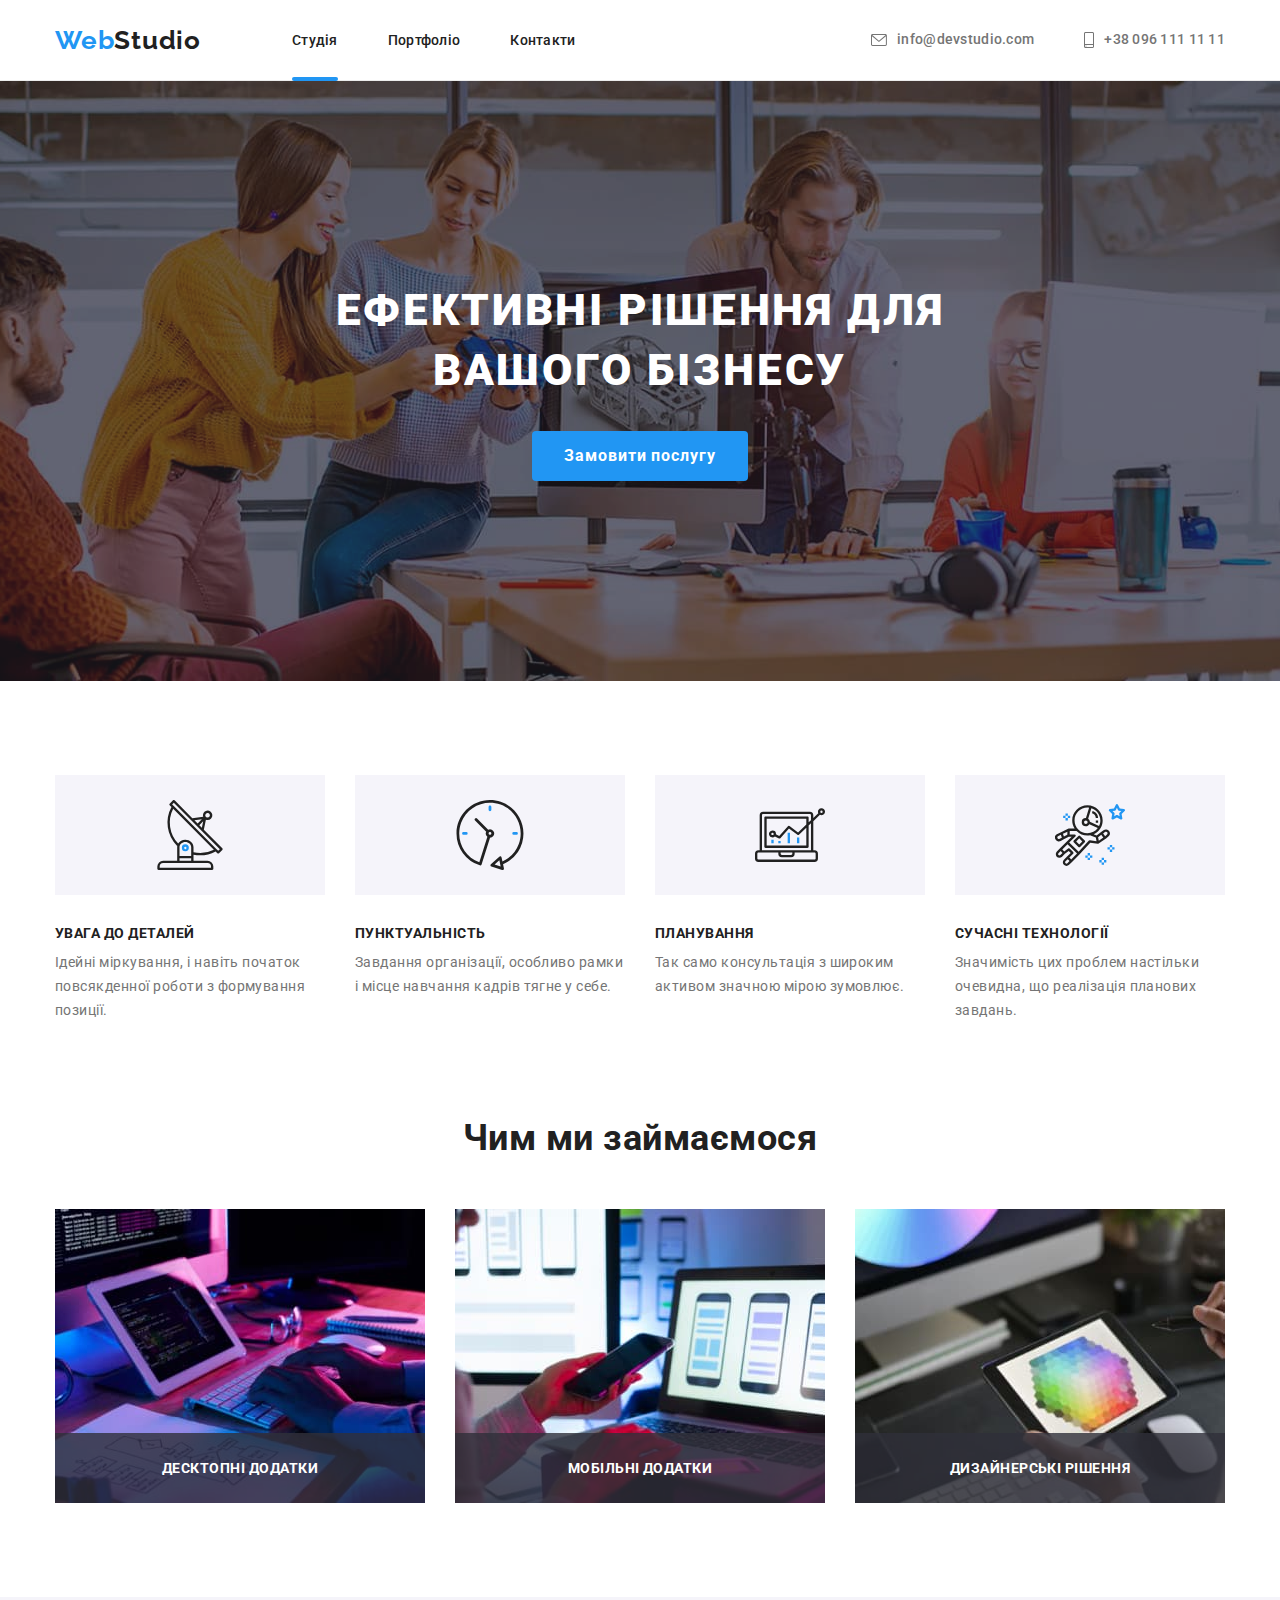
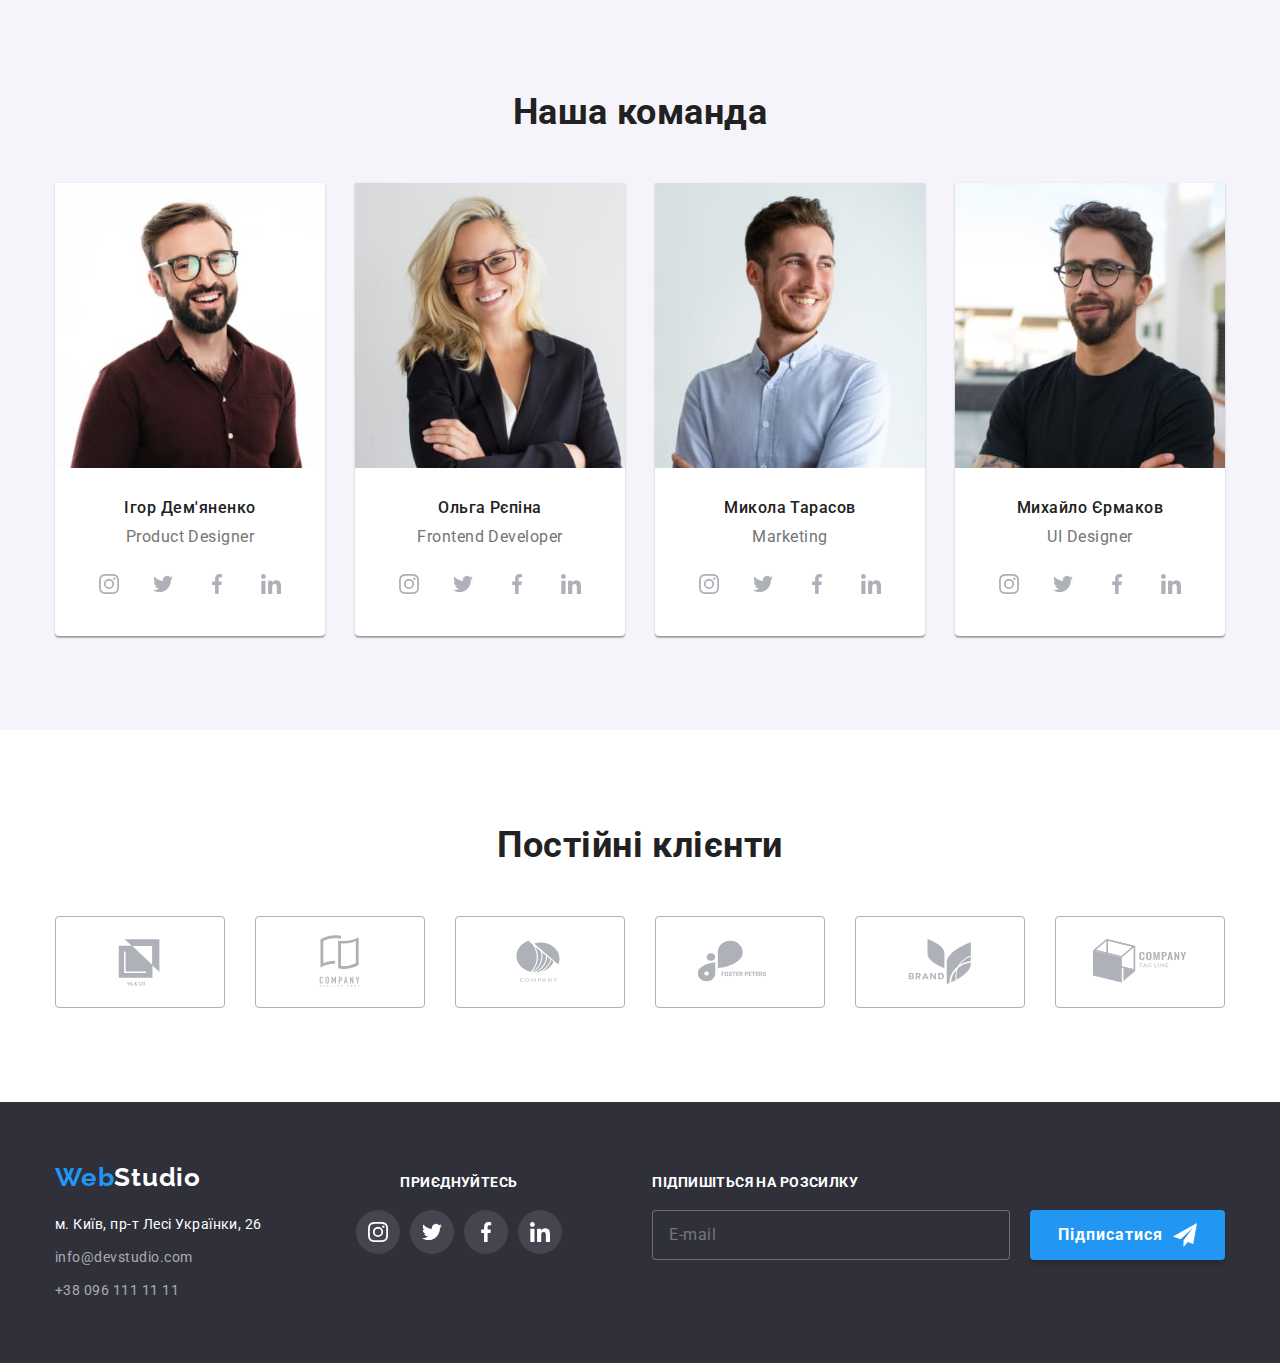
==== commit 799c0c4f: "2" ====
--- a/index.html
+++ b/index.html
@@ -55,7 +55,7 @@
       </div>
     </header>
     <main>
-      <section class="hero hide">
+      <section class="hero">
         <div class="conteiner hero__conteiner">
           <h1 class="hero__title">Ефективні рішення для вашого бізнесу</h1>
           <button data-modal-open type="button" class="hero__button">Замовити послугу</button>
@@ -479,7 +479,7 @@
       </div>
     </footer>
     <div data-modal class="backdrop is-hidden">
-      <div class="modal">
+      <div class="conteiner modal">
         <button data-modal-close class="modal__button--close">
           <svg class="icon" width="18" height="18">
             <use xlink:href="./images/sprite.svg#icon-close-black"></use>
--- a/css/main.min.css
+++ b/css/main.min.css
@@ -1 +1 @@
-/*! modern-normalize v1.1.0 | MIT License | https://github.com/sindresorhus/modern-normalize */*,::before,::after{-webkit-box-sizing:border-box;box-sizing:border-box}html{line-height:1.15;-webkit-text-size-adjust:100%;-moz-tab-size:4;-o-tab-size:4;tab-size:4}body{margin:0;font-family:system-ui,-apple-system,"Segoe UI",Roboto,Helvetica,Arial,sans-serif,"Apple Color Emoji","Segoe UI Emoji"}hr{height:0;color:inherit}abbr[title]{-webkit-text-decoration:underline dotted;text-decoration:underline dotted}b,strong{font-weight:bolder}code,kbd,samp,pre{font-family:ui-monospace,SFMono-Regular,Consolas,"Liberation Mono",Menlo,monospace;font-size:1em}small{font-size:80%}sub,sup{font-size:75%;line-height:0;position:relative;vertical-align:baseline}sub{bottom:-0.25em}sup{top:-0.5em}table{text-indent:0;border-color:inherit}button,input,optgroup,select,textarea{font-family:inherit;font-size:100%;line-height:1.15;margin:0}button,select{text-transform:none}button,[type=button],[type=reset],[type=submit]{-webkit-appearance:button;-moz-appearance:button;appearance:button}::-moz-focus-inner{border-style:none;padding:0}:-moz-focusring{outline:1px dotted ButtonText}:-moz-ui-invalid{box-shadow:none}legend{padding:0}progress{vertical-align:baseline}::-webkit-inner-spin-button,::-webkit-outer-spin-button{height:auto}[type=search]{-webkit-appearance:textfield;-moz-appearance:textfield;appearance:textfield;outline-offset:-2px}::-webkit-search-decoration{-webkit-appearance:none;appearance:none}::-webkit-file-upload-button{-webkit-appearance:button;appearance:button;font:inherit}summary{display:list-item}:root{--c-primery: #212121;--title-text-color: #757575;--c-accent: #2196f3;--c-placeholder: rgba(117, 117, 117, 0.5);--white-color: #ffffff;--background-color: #2f303a;--background-color-btn: #f5f4fa;--footer-link: rgba(255, 255, 255, 0.6);--bg-section: #ffffff;--bg-hero: #c4c4c4;--bg-works-desk: rgba(47, 48, 58, 0.8);--bg-partners: #afb1b8;--bg-social: rgba(255, 255, 255, 0.1);--bg-accent: #2196f3;--bg-btn: #188ce8;--bg-team: #f5f4fa;--bg-works: #f5f5f5;--border-hed: #ececec;--border-col: #eeeeee;--bg-galary-desc: rgba(33, 150, 243, 0.9)}body{font-family:"Roboto",sans-serif;letter-spacing:.03em;margin:0 auto;color:var(--c-primery)}h1{margin:0 0}h2{margin:0 0}h3{margin:0 0}h4{margin:0 0}h5{margin:0 0}h6{margin:0 0}p{margin:0 0}ul{margin:0 0}img{display:block;max-width:100%;height:auto}.hide{display:none}.conteiner{max-width:480px;margin:0 auto;padding:0 15px}@media screen and (min-width: 768px){.conteiner{max-width:768px;margin:0 auto;padding:0 15px}}@media screen and (min-width: 1200px){.conteiner{max-width:1200px;margin:0 auto;padding:0 15px}}.logo{display:-webkit-box;display:-ms-flexbox;display:flex;font-family:"Raleway",sans-serif;font-weight:700;font-size:26px;line-height:1.19;letter-spacing:.03em;color:var(--c-accent);text-decoration:none;outline:rgba(0,0,0,0)}@media screen and (max-width: 1199px){.logo{-webkit-box-pack:center;-ms-flex-pack:center;justify-content:center;padding:16px 0;font-size:24px;line-height:1.6666}}.list{display:-webkit-box;display:-ms-flexbox;display:flex;-webkit-box-pack:center;-ms-flex-pack:center;justify-content:center;-ms-flex-wrap:wrap;flex-wrap:wrap;padding-left:0;list-style:none}@media screen and (min-width: 768px){.list{display:-webkit-box;display:-ms-flexbox;display:flex}}@media screen and (max-width: 767px){.list{-webkit-box-pack:start;-ms-flex-pack:start;justify-content:start}}@media screen and (min-width: 1200px){.list .list{display:-webkit-box;display:-ms-flexbox;display:flex}}.section{padding:60px 0}@media screen and (min-width: 768px){.section{padding:60px 0}}@media screen and (min-width: 1200px){.section{padding:94px 0}}.title{text-align:center;font-weight:700;font-size:36px;line-height:1.17}.social{display:-webkit-box;display:-ms-flexbox;display:flex;-webkit-box-align:center;-ms-flex-align:center;align-items:center;-webkit-box-pack:center;-ms-flex-pack:center;justify-content:center;-ms-flex-wrap:wrap;flex-wrap:wrap;gap:10px;margin-top:16px}.header{border-bottom:1px solid var(--border-hed)}.header__conteiner{display:-webkit-box;display:-ms-flexbox;display:flex}.header__logo{color:var(--c-primery)}.navigation{display:-webkit-box;display:-ms-flexbox;display:flex;-webkit-box-align:center;-ms-flex-align:center;align-items:center}.navigation__list{-ms-flex-wrap:nowrap;flex-wrap:nowrap;margin-left:91px;gap:50px}@media screen and (max-width: 1199px){.navigation__list{margin-left:87px}}.navigation__item--current{position:relative}.navigation__item--current:visited{color:var(--c-accent)}.navigation__link{display:-webkit-box;display:-ms-flexbox;display:flex;display:block;-webkit-box-align:center;-ms-flex-align:center;align-items:center;padding-top:32px;padding-bottom:32px;font-weight:500;font-size:14px;line-height:1.1428;letter-spacing:.02em;color:inherit;text-decoration:none}.navigation__link:hover{color:var(--bg-accent);outline:rgba(0,0,0,0)}.navigation__link:focus{color:var(--bg-accent);outline:rgba(0,0,0,0)}.navigation__link--current::after{position:absolute;bottom:0;left:0;content:"";display:block;background-color:var(--bg-accent);height:4px;width:100%;border-radius:2px;margin-bottom:-1px}@media screen and (max-width: 1199px){.navigation__link--current::after{margin-bottom:-2px}}.navigation__link--current:visited{color:var(--c-accent)}.contacts{display:-webkit-box;display:-ms-flexbox;display:flex;-webkit-box-align:center;-ms-flex-align:center;align-items:center;-webkit-box-pack:start;-ms-flex-pack:start;justify-content:start;margin-left:auto;gap:50px}@media screen and (max-width: 1199px){.contacts{margin-left:auto;width:142px;padding:21px 0;gap:10px}}.contacts__item{-webkit-box-align:center;-ms-flex-align:center;align-items:center}.contacts__icon{margin-right:10px;fill:currentColor}@media screen and (max-width: 1199px){.contacts__icon{margin-right:8px}}.list__link{font-size:14px;line-height:1.71;color:var(--footer-link);text-decoration:none;-webkit-transition:250ms cubic-bezier(0.4, 0, 0.2, 1);transition:250ms cubic-bezier(0.4, 0, 0.2, 1)}.list__link:hover{color:var(--bg-accent);outline:rgba(0,0,0,0)}.list__link:focus{color:var(--bg-accent);outline:rgba(0,0,0,0)}.contacts__link{display:-webkit-box;display:-ms-flexbox;display:flex;-webkit-box-align:center;-ms-flex-align:center;align-items:center;text-decoration:none;font-weight:500;font-size:14px;line-height:1.14;letter-spacing:.02em;color:var(--title-text-color)}@media screen and (min-width: 1200px){.contacts__link{padding-top:32px;padding-bottom:32px}}@media screen and (max-width: 1199px){.contacts__link{font-size:12px;line-height:1.1428}}@media screen and (max-width: 767px){.navigation__list,.contacts{display:none}}.hero{background-color:var(--bg-hero)}.hero__conteiner{max-width:480px;background-image:url(../images/overlays.webp),url(../images/hero.jpg);background-repeat:no-repeat;background-position:center;background-size:cover;color:var(--white-color);padding-top:200px;padding-bottom:200px}@media screen and (min-width: 1200px){.hero__conteiner{max-width:1600px}}.hero__title{max-width:696px;font-weight:900;font-size:44px;line-height:1.36;letter-spacing:.06em;text-align:center;text-transform:uppercase}@media screen and (min-width: 1200px){.hero__title{margin:0 auto 30px auto}}.hero__button{display:block;margin-left:auto;margin-right:auto;padding:10px 32px;font-weight:700;font-size:16px;line-height:1.88;letter-spacing:.06em;color:var(--white-color);background-color:var(--bg-accent);border-radius:4px;border-color:rgba(0,0,0,0);border:none;cursor:pointer}@media screen and (min-width: 1200px){.features__section{padding-bottom:0}}.features__title{margin-bottom:50px;display:none}.features__list{display:-webkit-box;display:-ms-flexbox;display:flex;-ms-flex-wrap:wrap;flex-wrap:wrap;width:auto;gap:30px}.features__subject{text-align:center;font-weight:700;font-size:14px;line-height:1.1428;margin-bottom:10px;text-transform:uppercase}.features__subject::before{display:block;content:"";background-color:var(--background-color-btn);background-repeat:no-repeat;background-position:center;max-width:450px;height:120px;margin-bottom:30px}@media screen and (min-width: 768px){.features__subject{text-align:start}.features__subject::before{width:354px;height:120px}}@media screen and (min-width: 1200px){.features__subject{text-align:start}.features__subject::before{width:270px;height:120px}}.features__subject--antenna::before{background-image:url(../images/icons/antenna.svg)}.features__subject--clock::before{background-image:url(../images/icons/clock.svg)}.features__subject--diagram::before{background-image:url(../images/icons/diagram.svg)}.features__subject--astronaut::before{background-image:url(../images/icons/astronaut.svg)}.features__text{width:auto;font-size:14px;line-height:1.7142;color:var(--title-text-color)}@media screen and (min-width: 768px){.features__text{max-width:354px;font-size:14px;line-height:1.7142;color:var(--title-text-color)}}@media screen and (min-width: 1200px){.features__text{max-width:270px;font-size:14px;line-height:1.7142;color:var(--title-text-color)}}@media screen and (max-width: 1199px){.works{display:none}}.works__title{margin-bottom:50px}.works__list-item{position:relative}.works__list-item:not(:last-child){margin-right:30px}.works__desc{position:absolute;width:100%;bottom:0;font-weight:700;font-size:14px;line-height:1.1428;text-align:center;color:var(--white-color);background:var(--bg-works-desk);padding:27px 10px;text-transform:uppercase;overflow:auto}.team{background-color:var(--bg-team)}.team__title{margin-bottom:50px}.team__list{gap:30px}@media screen and (max-width: 767px){.team__list{display:-webkit-box;display:-ms-flexbox;display:flex;-webkit-box-orient:vertical;-webkit-box-direction:normal;-ms-flex-direction:column;flex-direction:column}}.team__item{background:var(--bg-section);-webkit-box-shadow:0px 1px 3px rgba(0,0,0,.12),0px 1px 1px rgba(0,0,0,.14),0px 2px 1px rgba(0,0,0,.2);box-shadow:0px 1px 3px rgba(0,0,0,.12),0px 1px 1px rgba(0,0,0,.14),0px 2px 1px rgba(0,0,0,.2);border-radius:0px 0px 4px 4px;max-width:auto;max-height:auto}@media screen and (min-width: 768px)and (max-width: 1199px){.team__item{width:calc(50% - 15px)}}@media screen and (min-width: 1200px){.team__item{width:calc((100% - 90px)/4)}}@media screen and (min-width: 768px)and (max-width: 1199px){.team img{width:354px;height:374px}}@media screen and (max-width: 767px){.team img{width:auto}}.team__desc{padding-top:30px;padding-bottom:30px;text-align:center}.team__subject{margin-bottom:10px;font-weight:500;font-size:16px;line-height:1.19}.team__experience{font-size:16px;line-height:1.19;color:var(--title-text-color)}.social__link{display:-webkit-box;display:-ms-flexbox;display:flex;-webkit-box-align:center;-ms-flex-align:center;align-items:center;-webkit-box-pack:center;-ms-flex-pack:center;justify-content:center;fill:#afb1b8;width:44px;height:44px;border-radius:50%;-webkit-transition:250ms cubic-bezier(0.4, 0, 0.2, 1);transition:250ms cubic-bezier(0.4, 0, 0.2, 1)}.social__link:hover{fill:var(--white-color);background-color:var(--bg-accent);outline:rgba(0,0,0,0)}.social__link:focus{fill:var(--white-color);background-color:var(--bg-accent);outline:rgba(0,0,0,0)}.partners__title{margin-bottom:50px}.partners__list{gap:30px}@media screen and (max-width: 767px){.partners__list{display:-webkit-box;display:-ms-flexbox;display:flex;-ms-flex-wrap:wrap;flex-wrap:wrap;gap:30px}}.partner__item{fill:var(--bg-partners)}@media screen and (max-width: 767px){.partner__item{width:calc(50% - 15px)}}@media screen and (min-width: 768px){.partner__item{width:calc((100% - 60px)/3)}}@media screen and (min-width: 1200px){.partner__item{width:calc((100% - 150px)/6)}}.partner__link{display:-webkit-box;display:-ms-flexbox;display:flex;-webkit-box-align:center;-ms-flex-align:center;align-items:center;-webkit-box-pack:center;-ms-flex-pack:center;justify-content:center;width:auto;height:92px;padding:13px 10px;border:1px solid var(--bg-partners);border-radius:4px;-webkit-transition:250ms cubic-bezier(0.4, 0, 0.2, 1);transition:250ms cubic-bezier(0.4, 0, 0.2, 1)}.partner__link:hover{fill:var(--c-accent);border-color:var(--bg-accent);outline:rgba(0,0,0,0)}.partner__link:focus{fill:var(--c-accent);border-color:var(--bg-accent);outline:rgba(0,0,0,0)}@media screen and (min-width: 1200px){.partner__link{width:auto;height:92px}}.partner__icon{width:106px;height:60px;fill:inherit}.footer{background-color:var(--background-color)}.footer__conteiner{display:-webkit-box;display:-ms-flexbox;display:flex;-ms-flex-wrap:wrap;flex-wrap:wrap;padding-top:60px;padding-bottom:60px}@media screen and (max-width: 768px){.footer__conteiner{gap:60px}}@media screen and (min-width: 768px)and (max-width: 1199px){.footer__conteiner{-webkit-box-pack:justify;-ms-flex-pack:justify;justify-content:space-between;padding:60px 89px 60px 76px;gap:60px}}@media screen and (max-width: 767px){.footer__conteiner,.form{-webkit-box-orient:vertical;-webkit-box-direction:normal;-ms-flex-direction:column;flex-direction:column;-webkit-box-align:center;-ms-flex-align:center;align-items:center;max-width:480px}}.footer__address{display:block;width:100%;width:231px}@media screen and (max-width: 767px){.footer__address{width:100%;text-align:center}}@media screen and (min-width: 768px)and (max-width: 1199px){.footer__address{text-align:center}}.footer__logo{color:var(--white-color)}.address{width:auto;margin-top:20px}.address__list{width:100%;padding-left:0;list-style:none;font-style:normal}.address__item:not(:last-child){margin-bottom:9px}.address__link{color:var(--white-color);text-decoration:none;-webkit-transition:250ms cubic-bezier(0.4, 0, 0.2, 1);transition:250ms cubic-bezier(0.4, 0, 0.2, 1)}.footer-social{text-align:center;padding-top:12px}@media screen and (min-width: 1200px){.footer-social{margin-left:70px}}.social__item--boder{border:none;border-radius:50%;background:var(--bg-social)}.social__link--white{fill:var(--white-color)}.social__text{margin-bottom:20px;font-weight:700;font-size:14px;line-height:1.1428;letter-spacing:.03em;text-transform:uppercase;color:var(--white-color)}.footer__title{margin-bottom:20px;font-weight:700;font-size:14px;line-height:1.1428;letter-spacing:.03em;text-transform:uppercase;color:var(--white-color)}@media screen and (max-width: 1199px){.footer__title{text-align:center}}.footer-input{padding-top:12px}@media screen and (max-width: 767px){.footer-input{width:100%}}@media screen and (min-width: 768px)and (max-width: 1199px){.footer-input{width:318px;margin-left:auto;margin-right:auto}}@media screen and (min-width: 1200px){.footer-input{margin-left:auto}}.form{display:-webkit-box;display:-ms-flexbox;display:flex;gap:12px}@media screen and (min-width: 768px)and (max-width: 1199px){.form{-webkit-box-orient:vertical;-webkit-box-direction:normal;-ms-flex-direction:column;flex-direction:column;max-width:318px}}@media screen and (max-width: 1999px){.form{gap:20px}}@media screen and (max-width: 1199px){.label__email{width:100%}}.footer__email{width:100%;font-size:16px;line-height:1.25;letter-spacing:.03em;color:var(--footer-link);max-height:50px;padding:15px 16px;background:#2f303a;border:1px solid rgba(255,255,255,.3);border-radius:4px;-webkit-transition:250ms cubic-bezier(0.4, 0, 0.2, 1);transition:250ms cubic-bezier(0.4, 0, 0.2, 1);outline:rgba(0,0,0,0)}@media screen and (min-width: 768px)and (max-width: 1199px){.footer__email{max-width:318px}}@media screen and (min-width: 1200px){.footer__email{width:358px}}.footer__email:hover{border:1px solid #2196f3}.footer__button{display:-webkit-box;display:-ms-flexbox;display:flex;-webkit-box-align:center;-ms-flex-align:center;align-items:center;max-width:200px;margin:0 auto;padding:10px 28px;font-weight:700;font-size:16px;line-height:1.875;letter-spacing:.06em;color:var(--white-color);background:var(--c-accent);-webkit-box-shadow:0px 4px 4px rgba(0,0,0,.15);box-shadow:0px 4px 4px rgba(0,0,0,.15);border-radius:4px;border:none;cursor:pointer}.icon__send{margin-left:10px}.galary{padding:94px 0}.galary__title{display:none}.galary-button__item:not(:last-child){margin-right:8px;margin-bottom:50px}.button{display:block;font-weight:500;font-size:16px;line-height:1.625;letter-spacing:.03em;color:var(--c-primery);background-color:var(--bg-team);cursor:pointer;-webkit-transition:250ms cubic-bezier(0.4, 0, 0.2, 1);transition:250ms cubic-bezier(0.4, 0, 0.2, 1)}.button:hover{color:var(--white-color);background-color:var(--bg-accent);-webkit-box-shadow:0px 3px 1px rgba(0,0,0,.1),0px 1px 2px rgba(0,0,0,.08),0px 2px 2px rgba(0,0,0,.12);box-shadow:0px 3px 1px rgba(0,0,0,.1),0px 1px 2px rgba(0,0,0,.08),0px 2px 2px rgba(0,0,0,.12);border-radius:4px;outline:rgba(0,0,0,0)}.button:focus{color:var(--white-color);background-color:var(--bg-accent);-webkit-box-shadow:0px 3px 1px rgba(0,0,0,.1),0px 1px 2px rgba(0,0,0,.08),0px 2px 2px rgba(0,0,0,.12);box-shadow:0px 3px 1px rgba(0,0,0,.1),0px 1px 2px rgba(0,0,0,.08),0px 2px 2px rgba(0,0,0,.12);border-radius:4px;outline:rgba(0,0,0,0)}.galary__button{padding:6px 22px;border-color:rgba(0,0,0,0);border-radius:4px}@media screen and (min-width: 768px){.galary__button{-webkit-box-pack:start;-ms-flex-pack:start;justify-content:start}}.galary__button--general{padding:6px 25px}.galary-list{display:-webkit-box;display:-ms-flexbox;display:flex;padding-left:0;-ms-flex-wrap:wrap;flex-wrap:wrap;list-style:none;gap:30px}.galary__item{max-width:370px;border:1px solid #eee}@media screen and (max-width: 1199px){.galary__item{width:calc((100% - 30px)/2)}}@media screen and (max-width: 767px){.galary__item{width:100%}}.galary__link{display:block;-webkit-transition:250ms cubic-bezier(0.4, 0, 0.2, 1);transition:250ms cubic-bezier(0.4, 0, 0.2, 1);font-family:"Roboto",sans-serif;letter-spacing:.03em;margin:0 auto;color:var(--c-primery);text-decoration:none}.galary__link:hover{-webkit-box-shadow:0px 1px 1px rgba(0,0,0,.12),0px 4px 4px rgba(0,0,0,.06),1px 4px 6px rgba(0,0,0,.16);box-shadow:0px 1px 1px rgba(0,0,0,.12),0px 4px 4px rgba(0,0,0,.06),1px 4px 6px rgba(0,0,0,.16);outline:rgba(0,0,0,0)}.galary__link:hover .galary__descriotion{-webkit-transform:translateY(0);transform:translateY(0)}.galary__link:focus{-webkit-box-shadow:0px 1px 1px rgba(0,0,0,.12),0px 4px 4px rgba(0,0,0,.06),1px 4px 6px rgba(0,0,0,.16);box-shadow:0px 1px 1px rgba(0,0,0,.12),0px 4px 4px rgba(0,0,0,.06),1px 4px 6px rgba(0,0,0,.16);outline:rgba(0,0,0,0)}.galary__link:focus .galary__descriotion{-webkit-transform:translateY(0);transform:translateY(0)}.galary-card{position:relative;overflow:hidden}.galary__descriotion{position:absolute;background-color:var(--bg-galary-desc);top:0;left:0;width:100%;height:100%;font-size:18px;line-height:1.5555;letter-spacing:.03em;-webkit-transform:translateY(100%);transform:translateY(100%);overflow:auto;-webkit-transition:250ms cubic-bezier(0.4, 0, 0.2, 1);transition:250ms cubic-bezier(0.4, 0, 0.2, 1);color:var(--white-color);padding:63px 24px}.galary-desc{padding:20px 24px;border:1px solid var(--border-col)}.galary-desc__title{font-weight:700;font-size:18px;line-height:2;letter-spacing:.06em}.galary-desk__text{margin-top:4px;font-size:16px;line-height:1.88;color:var(--title-text-color)}.backdrop{position:fixed;width:100%;height:100%;top:0;left:0;background:rgba(0,0,0,.2);opacity:1;-webkit-transition:250ms cubic-bezier(0.4, 0, 0.2, 1);transition:250ms cubic-bezier(0.4, 0, 0.2, 1)}.backdrop.is-hidden{visibility:hidden;opacity:0;pointer-events:none}.backdrop.is-hidden .modal{-webkit-transform:translate(-50%, -50%) scale(0.9);transform:translate(-50%, -50%) scale(0.9)}.modal{position:absolute;top:50%;left:50%;width:528px;height:581px;padding:40px;background-color:var(--bg-section);-webkit-transform:translate(-50%, -50%) scale(1);transform:translate(-50%, -50%) scale(1);-webkit-transition:-webkit-transform 250ms cubic-bezier(0.4, 0, 0.2, 1);transition:-webkit-transform 250ms cubic-bezier(0.4, 0, 0.2, 1);transition:transform 250ms cubic-bezier(0.4, 0, 0.2, 1);transition:transform 250ms cubic-bezier(0.4, 0, 0.2, 1), -webkit-transform 250ms cubic-bezier(0.4, 0, 0.2, 1)}.modal__button--close{position:absolute;right:8px;top:8px;display:-webkit-box;display:-ms-flexbox;display:flex;-webkit-box-align:center;-ms-flex-align:center;align-items:center;-webkit-box-pack:center;-ms-flex-pack:center;justify-content:center;width:30px;height:30px;border-radius:50%;cursor:pointer;background-color:var(--bg-section);border:1px solid rgba(0,0,0,.1);-webkit-transition:250ms cubic-bezier(0.4, 0, 0.2, 1);transition:250ms cubic-bezier(0.4, 0, 0.2, 1);outline:rgba(0,0,0,0)}.modal__button--close:hover{fill:var(--c-accent)}.modal__button--close:focus{fill:var(--c-accent)}.modal-form__title{text-align:center;font-weight:700;font-size:20px;line-height:23px;margin-bottom:12px;letter-spacing:.03em;color:var(--c-primery)}.form-row-input{display:block;width:100%}.modal-form__text{display:block;width:100%;width:100%;height:120px;padding:12px 16px;margin-bottom:20px;border:1px solid rgba(33,33,33,.2);border-radius:4px;resize:none;outline:rgba(0,0,0,0);-webkit-transition:border 250ms cubic-bezier(0.4, 0, 0.2, 1);transition:border 250ms cubic-bezier(0.4, 0, 0.2, 1)}.modal-form__text::-webkit-input-placeholder{font-size:12px;line-height:1.1666;letter-spacing:.01em;color:var(--c-placeholder)}.modal-form__text::-moz-placeholder{font-size:12px;line-height:1.1666;letter-spacing:.01em;color:var(--c-placeholder)}.modal-form__text:-ms-input-placeholder{font-size:12px;line-height:1.1666;letter-spacing:.01em;color:var(--c-placeholder)}.modal-form__text::-ms-input-placeholder{font-size:12px;line-height:1.1666;letter-spacing:.01em;color:var(--c-placeholder)}.modal-form__text::placeholder{font-size:12px;line-height:1.1666;letter-spacing:.01em;color:var(--c-placeholder)}.modal-form__text:focus{border:1px solid var(--c-accent)}.form-row{margin-bottom:10px}.form-row__title{display:block;margin-bottom:4px;font-size:12px;line-height:1.1666;letter-spacing:.01em;color:var(--title-text-color)}.form-row__item{position:relative}.form-row__input{width:100%;height:40px;border:1px solid rgba(33,33,33,.2);border-radius:4px;padding:12px 12px 12px 42px;-webkit-transition:250ms cubic-bezier(0.4, 0, 0.2, 1);transition:250ms cubic-bezier(0.4, 0, 0.2, 1);outline:rgba(0,0,0,0)}.form-row__input:focus{border:1px solid var(--c-accent)}.form-row__input:focus+svg{fill:var(--c-accent);-webkit-transition:250ms cubic-bezier(0.4, 0, 0.2, 1);transition:250ms cubic-bezier(0.4, 0, 0.2, 1)}.form-row__icon{fill:var(--c-primery);position:absolute;top:50%;left:12px;-webkit-transform:translateY(-50%);transform:translateY(-50%)}.modal-check{margin-bottom:30px}.modal-check__input{position:absolute;opacity:0}.modal-check__input:checked+.modal-check__label::before{background-color:var(--bg-accent);background-image:url(../images/icons/Vector.svg);background-repeat:no-repeat;background-position:center}.modal-check__label{display:-webkit-box;display:-ms-flexbox;display:flex;-webkit-box-align:center;-ms-flex-align:center;align-items:center;-webkit-box-pack:center;-ms-flex-pack:center;justify-content:center;font-size:14px;letter-spacing:.03em;color:var(--title-text-color)}.modal-check__label::before{display:-webkit-box;display:-ms-flexbox;display:flex;margin-right:7px;content:"";background-image:url(../images/icons/Vector.svg);background-repeat:no-repeat;background-position:center;background-size:contain;width:16px;height:15px;border:1px solid rgba(33,33,33,.2);border-radius:2px;-webkit-transition:250ms cubic-bezier(0.4, 0, 0.2, 1),background-image 250ms cubic-bezier(0.4, 0, 0.2, 1);transition:250ms cubic-bezier(0.4, 0, 0.2, 1),background-image 250ms cubic-bezier(0.4, 0, 0.2, 1)}.modal-check__link{margin-left:7px;font-size:14px;line-height:1.7142;-webkit-text-decoration-line:underline;text-decoration-line:underline;color:var(--c-accent)}.modal__button-send{display:block;margin-left:auto;margin-right:auto;padding:10px 52px;border-color:rgba(0,0,0,0);border-radius:4px;outline:rgba(0,0,0,0);font-weight:700;font-size:16px;line-height:1.88;letter-spacing:.06em;color:var(--white-color);background-color:var(--bg-btn);-webkit-box-shadow:0px 4px 4px rgba(0,0,0,.15);box-shadow:0px 4px 4px rgba(0,0,0,.15);cursor:pointer}/*# sourceMappingURL=main.min.css.map */+/*! modern-normalize v1.1.0 | MIT License | https://github.com/sindresorhus/modern-normalize */*,::before,::after{-webkit-box-sizing:border-box;box-sizing:border-box}html{line-height:1.15;-webkit-text-size-adjust:100%;-moz-tab-size:4;-o-tab-size:4;tab-size:4}body{margin:0;font-family:system-ui,-apple-system,"Segoe UI",Roboto,Helvetica,Arial,sans-serif,"Apple Color Emoji","Segoe UI Emoji"}hr{height:0;color:inherit}abbr[title]{-webkit-text-decoration:underline dotted;text-decoration:underline dotted}b,strong{font-weight:bolder}code,kbd,samp,pre{font-family:ui-monospace,SFMono-Regular,Consolas,"Liberation Mono",Menlo,monospace;font-size:1em}small{font-size:80%}sub,sup{font-size:75%;line-height:0;position:relative;vertical-align:baseline}sub{bottom:-0.25em}sup{top:-0.5em}table{text-indent:0;border-color:inherit}button,input,optgroup,select,textarea{font-family:inherit;font-size:100%;line-height:1.15;margin:0}button,select{text-transform:none}button,[type=button],[type=reset],[type=submit]{-webkit-appearance:button;-moz-appearance:button;appearance:button}::-moz-focus-inner{border-style:none;padding:0}:-moz-focusring{outline:1px dotted ButtonText}:-moz-ui-invalid{box-shadow:none}legend{padding:0}progress{vertical-align:baseline}::-webkit-inner-spin-button,::-webkit-outer-spin-button{height:auto}[type=search]{-webkit-appearance:textfield;-moz-appearance:textfield;appearance:textfield;outline-offset:-2px}::-webkit-search-decoration{-webkit-appearance:none;appearance:none}::-webkit-file-upload-button{-webkit-appearance:button;appearance:button;font:inherit}summary{display:list-item}:root{--c-primery: #212121;--title-text-color: #757575;--c-accent: #2196f3;--c-placeholder: rgba(117, 117, 117, 0.5);--white-color: #ffffff;--background-color: #2f303a;--background-color-btn: #f5f4fa;--footer-link: rgba(255, 255, 255, 0.6);--bg-section: #ffffff;--bg-hero: #c4c4c4;--bg-works-desk: rgba(47, 48, 58, 0.8);--bg-partners: #afb1b8;--bg-social: rgba(255, 255, 255, 0.1);--bg-accent: #2196f3;--bg-btn: #188ce8;--bg-team: #f5f4fa;--bg-works: #f5f5f5;--border-hed: #ececec;--border-col: #eeeeee;--bg-galary-desc: rgba(33, 150, 243, 0.9)}body{font-family:"Roboto",sans-serif;letter-spacing:.03em;margin:0 auto;color:var(--c-primery)}h1{margin:0 0}h2{margin:0 0}h3{margin:0 0}h4{margin:0 0}h5{margin:0 0}h6{margin:0 0}p{margin:0 0}ul{margin:0 0}img{display:block;max-width:100%;height:auto}.hide{display:none}.conteiner{max-width:480px;margin:0 auto;padding:0 15px}@media screen and (min-width: 768px){.conteiner{max-width:768px;margin:0 auto;padding:0 15px}}@media screen and (min-width: 1200px){.conteiner{max-width:1200px;margin:0 auto;padding:0 15px}}.logo{display:-webkit-box;display:-ms-flexbox;display:flex;font-family:"Raleway",sans-serif;font-weight:700;font-size:26px;line-height:1.19;letter-spacing:.03em;color:var(--c-accent);text-decoration:none;outline:rgba(0,0,0,0)}@media screen and (max-width: 1199px){.logo{-webkit-box-pack:center;-ms-flex-pack:center;justify-content:center;padding:16px 0;font-size:24px;line-height:1.6666}}.list{display:-webkit-box;display:-ms-flexbox;display:flex;-webkit-box-pack:center;-ms-flex-pack:center;justify-content:center;-ms-flex-wrap:wrap;flex-wrap:wrap;padding-left:0;list-style:none}@media screen and (min-width: 768px){.list{display:-webkit-box;display:-ms-flexbox;display:flex}}@media screen and (max-width: 767px){.list{-webkit-box-pack:start;-ms-flex-pack:start;justify-content:start}}@media screen and (min-width: 1200px){.list .list{display:-webkit-box;display:-ms-flexbox;display:flex}}.section{padding:60px 0}@media screen and (min-width: 768px){.section{padding:60px 0}}@media screen and (min-width: 1200px){.section{padding:94px 0}}.title{text-align:center;font-weight:700;font-size:36px;line-height:1.17}.social{display:-webkit-box;display:-ms-flexbox;display:flex;-webkit-box-align:center;-ms-flex-align:center;align-items:center;-webkit-box-pack:center;-ms-flex-pack:center;justify-content:center;-ms-flex-wrap:wrap;flex-wrap:wrap;gap:10px;margin-top:16px}.header{border-bottom:1px solid var(--border-hed)}.header__conteiner{display:-webkit-box;display:-ms-flexbox;display:flex}.header__logo{color:var(--c-primery)}.navigation{display:-webkit-box;display:-ms-flexbox;display:flex;-webkit-box-align:center;-ms-flex-align:center;align-items:center}.navigation__list{-ms-flex-wrap:nowrap;flex-wrap:nowrap;margin-left:91px;gap:50px}@media screen and (max-width: 1199px){.navigation__list{margin-left:87px}}.navigation__item--current{position:relative}.navigation__item--current:visited{color:var(--c-accent)}.navigation__link{display:-webkit-box;display:-ms-flexbox;display:flex;display:block;-webkit-box-align:center;-ms-flex-align:center;align-items:center;padding-top:32px;padding-bottom:32px;font-weight:500;font-size:14px;line-height:1.1428;letter-spacing:.02em;color:inherit;text-decoration:none}.navigation__link:hover{color:var(--bg-accent);outline:rgba(0,0,0,0)}.navigation__link:focus{color:var(--bg-accent);outline:rgba(0,0,0,0)}.navigation__link--current::after{position:absolute;bottom:0;left:0;content:"";display:block;background-color:var(--bg-accent);height:4px;width:100%;border-radius:2px;margin-bottom:-1px}@media screen and (max-width: 1199px){.navigation__link--current::after{margin-bottom:-2px}}.navigation__link--current:visited{color:var(--c-accent)}.contacts{display:-webkit-box;display:-ms-flexbox;display:flex;-webkit-box-align:center;-ms-flex-align:center;align-items:center;-webkit-box-pack:start;-ms-flex-pack:start;justify-content:start;margin-left:auto;gap:50px}@media screen and (max-width: 1199px){.contacts{margin-left:auto;width:142px;padding:21px 0;gap:10px}}.contacts__item{-webkit-box-align:center;-ms-flex-align:center;align-items:center}.contacts__icon{margin-right:10px;fill:currentColor}@media screen and (max-width: 1199px){.contacts__icon{margin-right:8px}}.list__link{font-size:14px;line-height:1.71;color:var(--footer-link);text-decoration:none;-webkit-transition:250ms cubic-bezier(0.4, 0, 0.2, 1);transition:250ms cubic-bezier(0.4, 0, 0.2, 1)}.list__link:hover{color:var(--bg-accent);outline:rgba(0,0,0,0)}.list__link:focus{color:var(--bg-accent);outline:rgba(0,0,0,0)}.contacts__link{display:-webkit-box;display:-ms-flexbox;display:flex;-webkit-box-align:center;-ms-flex-align:center;align-items:center;text-decoration:none;font-weight:500;font-size:14px;line-height:1.14;letter-spacing:.02em;color:var(--title-text-color)}@media screen and (min-width: 1200px){.contacts__link{padding-top:32px;padding-bottom:32px}}@media screen and (max-width: 1199px){.contacts__link{font-size:12px;line-height:1.1428}}@media screen and (max-width: 767px){.navigation__list,.contacts{display:none}}.hero{background-color:var(--bg-hero)}.hero__conteiner{background-image:url(../images/overlays.webp),url(../images/hero-dt.jpg);background-repeat:no-repeat;background-position:center;background-size:cover;color:var(--white-color);padding-top:200px;padding-bottom:200px}@media screen and (max-width: 1199px){.hero__conteiner{background-image:url(../images/overlays.webp),url(../images/hero-tablet.jpg);max-width:768px;padding-top:118px;padding-bottom:118px}}@media screen and (max-width: 767px){.hero__conteiner{background-image:url(../images/overlays.webp),url(../images/hero-mobile.jpg);max-width:480px;padding-top:118px;padding-bottom:118px}}.hero__conteiner{max-width:1600px}.hero__title{max-width:696px;margin:0 auto 30px auto;font-weight:900;font-size:44px;line-height:1.36;letter-spacing:.06em;text-align:center;text-transform:uppercase}@media screen and (max-width: 1199px){.hero__title{max-width:360px;font-size:26px;line-height:1.6153}}.hero__button{display:block;margin-left:auto;margin-right:auto;padding:10px 32px;font-weight:700;font-size:16px;line-height:1.88;letter-spacing:.06em;color:var(--white-color);background-color:var(--bg-accent);border-radius:4px;border-color:rgba(0,0,0,0);border:none;cursor:pointer}@media screen and (max-width: 1199px){.hero__button{padding:10px 24px}}@media screen and (min-width: 1200px){.features__section{padding-bottom:0}}.features__title{margin-bottom:50px;display:none}.features__list{display:-webkit-box;display:-ms-flexbox;display:flex;-ms-flex-wrap:wrap;flex-wrap:wrap;width:auto;gap:30px}.features__subject{text-align:center;font-weight:700;font-size:14px;line-height:1.1428;margin-bottom:10px;text-transform:uppercase}.features__subject::before{display:block;content:"";background-color:var(--background-color-btn);background-repeat:no-repeat;background-position:center;max-width:450px;height:120px;margin-bottom:30px}@media screen and (min-width: 768px){.features__subject{text-align:start}.features__subject::before{width:354px;height:120px}}@media screen and (min-width: 1200px){.features__subject{text-align:start}.features__subject::before{width:270px;height:120px}}.features__subject--antenna::before{background-image:url(../images/icons/antenna.svg)}.features__subject--clock::before{background-image:url(../images/icons/clock.svg)}.features__subject--diagram::before{background-image:url(../images/icons/diagram.svg)}.features__subject--astronaut::before{background-image:url(../images/icons/astronaut.svg)}.features__text{width:auto;font-size:14px;line-height:1.7142;color:var(--title-text-color)}@media screen and (min-width: 768px){.features__text{max-width:354px;font-size:14px;line-height:1.7142;color:var(--title-text-color)}}@media screen and (min-width: 1200px){.features__text{max-width:270px;font-size:14px;line-height:1.7142;color:var(--title-text-color)}}@media screen and (max-width: 1199px){.works{display:none}}.works__title{margin-bottom:50px}.works__list-item{position:relative}.works__list-item:not(:last-child){margin-right:30px}.works__desc{position:absolute;width:100%;bottom:0;font-weight:700;font-size:14px;line-height:1.1428;text-align:center;color:var(--white-color);background:var(--bg-works-desk);padding:27px 10px;text-transform:uppercase;overflow:auto}.team{background-color:var(--bg-team)}.team__title{margin-bottom:50px}.team__list{gap:30px}@media screen and (max-width: 767px){.team__list{display:-webkit-box;display:-ms-flexbox;display:flex;-webkit-box-orient:vertical;-webkit-box-direction:normal;-ms-flex-direction:column;flex-direction:column}}.team__item{background:var(--bg-section);-webkit-box-shadow:0px 1px 3px rgba(0,0,0,.12),0px 1px 1px rgba(0,0,0,.14),0px 2px 1px rgba(0,0,0,.2);box-shadow:0px 1px 3px rgba(0,0,0,.12),0px 1px 1px rgba(0,0,0,.14),0px 2px 1px rgba(0,0,0,.2);border-radius:0px 0px 4px 4px;max-width:auto;max-height:auto}@media screen and (min-width: 768px)and (max-width: 1199px){.team__item{width:calc(50% - 15px)}}@media screen and (min-width: 1200px){.team__item{width:calc((100% - 90px)/4)}}@media screen and (min-width: 768px)and (max-width: 1199px){.team img{width:354px;height:374px}}@media screen and (max-width: 767px){.team img{width:auto}}.team__desc{padding-top:30px;padding-bottom:30px;text-align:center}.team__subject{margin-bottom:10px;font-weight:500;font-size:16px;line-height:1.19}.team__experience{font-size:16px;line-height:1.19;color:var(--title-text-color)}.social__link{display:-webkit-box;display:-ms-flexbox;display:flex;-webkit-box-align:center;-ms-flex-align:center;align-items:center;-webkit-box-pack:center;-ms-flex-pack:center;justify-content:center;fill:#afb1b8;width:44px;height:44px;border-radius:50%;-webkit-transition:250ms cubic-bezier(0.4, 0, 0.2, 1);transition:250ms cubic-bezier(0.4, 0, 0.2, 1)}.social__link:hover{fill:var(--white-color);background-color:var(--bg-accent);outline:rgba(0,0,0,0)}.social__link:focus{fill:var(--white-color);background-color:var(--bg-accent);outline:rgba(0,0,0,0)}.partners__title{margin-bottom:50px}.partners__list{gap:30px}@media screen and (max-width: 767px){.partners__list{display:-webkit-box;display:-ms-flexbox;display:flex;-ms-flex-wrap:wrap;flex-wrap:wrap;gap:30px}}.partner__item{fill:var(--bg-partners)}@media screen and (max-width: 767px){.partner__item{width:calc(50% - 15px)}}@media screen and (min-width: 768px){.partner__item{width:calc((100% - 60px)/3)}}@media screen and (min-width: 1200px){.partner__item{width:calc((100% - 150px)/6)}}.partner__link{display:-webkit-box;display:-ms-flexbox;display:flex;-webkit-box-align:center;-ms-flex-align:center;align-items:center;-webkit-box-pack:center;-ms-flex-pack:center;justify-content:center;width:auto;height:92px;padding:13px 10px;border:1px solid var(--bg-partners);border-radius:4px;-webkit-transition:250ms cubic-bezier(0.4, 0, 0.2, 1);transition:250ms cubic-bezier(0.4, 0, 0.2, 1)}.partner__link:hover{fill:var(--c-accent);border-color:var(--bg-accent);outline:rgba(0,0,0,0)}.partner__link:focus{fill:var(--c-accent);border-color:var(--bg-accent);outline:rgba(0,0,0,0)}@media screen and (min-width: 1200px){.partner__link{width:auto;height:92px}}.partner__icon{width:106px;height:60px;fill:inherit}.footer{background-color:var(--background-color)}.footer__conteiner{display:-webkit-box;display:-ms-flexbox;display:flex;-ms-flex-wrap:wrap;flex-wrap:wrap;padding-top:60px;padding-bottom:60px}@media screen and (max-width: 768px){.footer__conteiner{gap:60px}}@media screen and (min-width: 768px)and (max-width: 1199px){.footer__conteiner{-webkit-box-pack:justify;-ms-flex-pack:justify;justify-content:space-between;padding:60px 89px 60px 76px;gap:60px}}@media screen and (max-width: 767px){.footer__conteiner,.form{-webkit-box-orient:vertical;-webkit-box-direction:normal;-ms-flex-direction:column;flex-direction:column;-webkit-box-align:center;-ms-flex-align:center;align-items:center;max-width:480px}}.footer__address{display:block;width:100%;width:231px}@media screen and (max-width: 767px){.footer__address{width:100%;text-align:center}}@media screen and (min-width: 768px)and (max-width: 1199px){.footer__address{text-align:center}}.footer__logo{color:var(--white-color)}.address{width:auto;margin-top:20px}.address__list{width:100%;padding-left:0;list-style:none;font-style:normal}.address__item:not(:last-child){margin-bottom:9px}.address__link{color:var(--white-color);text-decoration:none;-webkit-transition:250ms cubic-bezier(0.4, 0, 0.2, 1);transition:250ms cubic-bezier(0.4, 0, 0.2, 1)}.footer-social{text-align:center;padding-top:12px}@media screen and (min-width: 1200px){.footer-social{margin-left:70px}}.social__item--boder{border:none;border-radius:50%;background:var(--bg-social)}.social__link--white{fill:var(--white-color)}.social__text{margin-bottom:20px;font-weight:700;font-size:14px;line-height:1.1428;letter-spacing:.03em;text-transform:uppercase;color:var(--white-color)}.footer__title{margin-bottom:20px;font-weight:700;font-size:14px;line-height:1.1428;letter-spacing:.03em;text-transform:uppercase;color:var(--white-color)}@media screen and (max-width: 1199px){.footer__title{text-align:center}}.footer-input{padding-top:12px}@media screen and (max-width: 767px){.footer-input{width:100%}}@media screen and (min-width: 768px)and (max-width: 1199px){.footer-input{width:318px;margin-left:auto;margin-right:auto}}@media screen and (min-width: 1200px){.footer-input{margin-left:auto}}.form{display:-webkit-box;display:-ms-flexbox;display:flex;gap:12px}@media screen and (min-width: 768px)and (max-width: 1199px){.form{-webkit-box-orient:vertical;-webkit-box-direction:normal;-ms-flex-direction:column;flex-direction:column;max-width:318px}}@media screen and (max-width: 1999px){.form{gap:20px}}@media screen and (max-width: 1199px){.label__email{width:100%}}.footer__email{width:100%;font-size:16px;line-height:1.25;letter-spacing:.03em;color:var(--footer-link);max-height:50px;padding:15px 16px;background:#2f303a;border:1px solid rgba(255,255,255,.3);border-radius:4px;-webkit-transition:250ms cubic-bezier(0.4, 0, 0.2, 1);transition:250ms cubic-bezier(0.4, 0, 0.2, 1);outline:rgba(0,0,0,0)}@media screen and (min-width: 768px)and (max-width: 1199px){.footer__email{max-width:318px}}@media screen and (min-width: 1200px){.footer__email{width:358px}}.footer__email:hover{border:1px solid #2196f3}.footer__button{display:-webkit-box;display:-ms-flexbox;display:flex;-webkit-box-align:center;-ms-flex-align:center;align-items:center;max-width:200px;margin:0 auto;padding:10px 28px;font-weight:700;font-size:16px;line-height:1.875;letter-spacing:.06em;color:var(--white-color);background:var(--c-accent);-webkit-box-shadow:0px 4px 4px rgba(0,0,0,.15);box-shadow:0px 4px 4px rgba(0,0,0,.15);border-radius:4px;border:none;cursor:pointer}.icon__send{margin-left:10px}.galary{padding:94px 0}.galary__title{display:none}.galary-button{gap:8px;margin-bottom:50px}@media screen and (max-width: 1199px){.galary-button{gap:8px;margin-bottom:30px}}@media screen and (max-width: 767px){.galary-button{gap:15px 8px;margin-bottom:40px}}.button{display:block;font-weight:500;font-size:16px;line-height:1.625;letter-spacing:.03em;color:var(--c-primery);background-color:var(--bg-team);cursor:pointer;-webkit-transition:250ms cubic-bezier(0.4, 0, 0.2, 1);transition:250ms cubic-bezier(0.4, 0, 0.2, 1)}.button:hover{color:var(--white-color);background-color:var(--bg-accent);-webkit-box-shadow:0px 3px 1px rgba(0,0,0,.1),0px 1px 2px rgba(0,0,0,.08),0px 2px 2px rgba(0,0,0,.12);box-shadow:0px 3px 1px rgba(0,0,0,.1),0px 1px 2px rgba(0,0,0,.08),0px 2px 2px rgba(0,0,0,.12);border-radius:4px;outline:rgba(0,0,0,0)}.button:focus{color:var(--white-color);background-color:var(--bg-accent);-webkit-box-shadow:0px 3px 1px rgba(0,0,0,.1),0px 1px 2px rgba(0,0,0,.08),0px 2px 2px rgba(0,0,0,.12);box-shadow:0px 3px 1px rgba(0,0,0,.1),0px 1px 2px rgba(0,0,0,.08),0px 2px 2px rgba(0,0,0,.12);border-radius:4px;outline:rgba(0,0,0,0)}.galary__button{padding:6px 22px;border-color:rgba(0,0,0,0);border-radius:4px}@media screen and (min-width: 768px){.galary__button{-webkit-box-pack:start;-ms-flex-pack:start;justify-content:start}}.galary__button--general{padding:6px 25px}.galary-list{display:-webkit-box;display:-ms-flexbox;display:flex;padding-left:0;-ms-flex-wrap:wrap;flex-wrap:wrap;list-style:none;gap:30px}.galary__item{max-width:370px;border:1px solid #eee}@media screen and (max-width: 1199px){.galary__item{width:calc((100% - 30px)/2)}}@media screen and (max-width: 767px){.galary__item{width:100%}}.galary__link{display:block;-webkit-transition:250ms cubic-bezier(0.4, 0, 0.2, 1);transition:250ms cubic-bezier(0.4, 0, 0.2, 1);font-family:"Roboto",sans-serif;letter-spacing:.03em;margin:0 auto;color:var(--c-primery);text-decoration:none}.galary__link:hover{-webkit-box-shadow:0px 1px 1px rgba(0,0,0,.12),0px 4px 4px rgba(0,0,0,.06),1px 4px 6px rgba(0,0,0,.16);box-shadow:0px 1px 1px rgba(0,0,0,.12),0px 4px 4px rgba(0,0,0,.06),1px 4px 6px rgba(0,0,0,.16);outline:rgba(0,0,0,0)}.galary__link:hover .galary__descriotion{-webkit-transform:translateY(0);transform:translateY(0)}.galary__link:focus{-webkit-box-shadow:0px 1px 1px rgba(0,0,0,.12),0px 4px 4px rgba(0,0,0,.06),1px 4px 6px rgba(0,0,0,.16);box-shadow:0px 1px 1px rgba(0,0,0,.12),0px 4px 4px rgba(0,0,0,.06),1px 4px 6px rgba(0,0,0,.16);outline:rgba(0,0,0,0)}.galary__link:focus .galary__descriotion{-webkit-transform:translateY(0);transform:translateY(0)}.galary-card{position:relative;overflow:hidden}.galary__descriotion{position:absolute;background-color:var(--bg-galary-desc);top:0;left:0;width:100%;height:100%;font-size:18px;line-height:1.5555;letter-spacing:.03em;-webkit-transform:translateY(100%);transform:translateY(100%);overflow:auto;-webkit-transition:250ms cubic-bezier(0.4, 0, 0.2, 1);transition:250ms cubic-bezier(0.4, 0, 0.2, 1);color:var(--white-color);padding:63px 24px}.galary-desc{padding:20px 24px;border:1px solid var(--border-col)}.galary-desc__title{font-weight:700;font-size:18px;line-height:2;letter-spacing:.06em}.galary-desk__text{margin-top:4px;font-size:16px;line-height:1.88;color:var(--title-text-color)}.backdrop{position:fixed;width:100%;height:100%;top:0;left:0;background:rgba(0,0,0,.2);opacity:1;-webkit-transition:250ms cubic-bezier(0.4, 0, 0.2, 1);transition:250ms cubic-bezier(0.4, 0, 0.2, 1)}.backdrop.is-hidden{visibility:hidden;opacity:0;pointer-events:none}.backdrop.is-hidden .modal{-webkit-transform:translate(-50%, -50%) scale(0.9);transform:translate(-50%, -50%) scale(0.9)}.modal{position:absolute;top:50%;left:50%;width:528px;height:581px;padding:40px;background-color:var(--bg-section);-webkit-transform:translate(-50%, -50%) scale(1);transform:translate(-50%, -50%) scale(1);-webkit-transition:-webkit-transform 250ms cubic-bezier(0.4, 0, 0.2, 1);transition:-webkit-transform 250ms cubic-bezier(0.4, 0, 0.2, 1);transition:transform 250ms cubic-bezier(0.4, 0, 0.2, 1);transition:transform 250ms cubic-bezier(0.4, 0, 0.2, 1), -webkit-transform 250ms cubic-bezier(0.4, 0, 0.2, 1)}@media screen and (max-width: 1199px){.modal{width:450px;height:609px}}@media screen and (max-width: 480px){.modal{width:auto;height:auto}}.modal__button--close{position:absolute;right:8px;top:8px;display:-webkit-box;display:-ms-flexbox;display:flex;-webkit-box-align:center;-ms-flex-align:center;align-items:center;-webkit-box-pack:center;-ms-flex-pack:center;justify-content:center;width:30px;height:30px;border-radius:50%;cursor:pointer;background-color:var(--bg-section);border:1px solid rgba(0,0,0,.1);-webkit-transition:250ms cubic-bezier(0.4, 0, 0.2, 1);transition:250ms cubic-bezier(0.4, 0, 0.2, 1);outline:rgba(0,0,0,0)}.modal__button--close:hover{fill:var(--c-accent)}.modal__button--close:focus{fill:var(--c-accent)}.modal-form{width:auto}.modal-form__title{width:auto;text-align:center;font-weight:700;font-size:20px;line-height:1.15;margin-bottom:12px;letter-spacing:.03em;color:var(--c-primery)}@media screen and (max-width: 1199px){.modal-form__title{font-size:20px;line-height:1.5}}.form-row-input{display:block;width:100%}.modal-form__text{display:block;width:100%;width:100%;height:120px;padding:12px 16px;margin-bottom:20px;border:1px solid rgba(33,33,33,.2);border-radius:4px;resize:none;outline:rgba(0,0,0,0);-webkit-transition:border 250ms cubic-bezier(0.4, 0, 0.2, 1);transition:border 250ms cubic-bezier(0.4, 0, 0.2, 1)}.modal-form__text::-webkit-input-placeholder{font-size:12px;line-height:1.1666;letter-spacing:.01em;color:var(--c-placeholder)}.modal-form__text::-moz-placeholder{font-size:12px;line-height:1.1666;letter-spacing:.01em;color:var(--c-placeholder)}.modal-form__text:-ms-input-placeholder{font-size:12px;line-height:1.1666;letter-spacing:.01em;color:var(--c-placeholder)}.modal-form__text::-ms-input-placeholder{font-size:12px;line-height:1.1666;letter-spacing:.01em;color:var(--c-placeholder)}.modal-form__text::placeholder{font-size:12px;line-height:1.1666;letter-spacing:.01em;color:var(--c-placeholder)}@media screen and (max-width: 1199px){.modal-form__text::-webkit-input-placeholder{font-size:14px;line-height:1.1428}.modal-form__text::-moz-placeholder{font-size:14px;line-height:1.1428}.modal-form__text:-ms-input-placeholder{font-size:14px;line-height:1.1428}.modal-form__text::-ms-input-placeholder{font-size:14px;line-height:1.1428}.modal-form__text::placeholder{font-size:14px;line-height:1.1428}}.modal-form__text:focus{border:1px solid var(--c-accent)}.form-row{margin-bottom:10px}.form-row__title{display:block;margin-bottom:4px;font-size:12px;line-height:1.1666;letter-spacing:.01em;color:var(--title-text-color)}.form-row__item{position:relative}.form-row__input{width:100%;height:40px;border:1px solid rgba(33,33,33,.2);border-radius:4px;padding:12px 12px 12px 42px;-webkit-transition:250ms cubic-bezier(0.4, 0, 0.2, 1);transition:250ms cubic-bezier(0.4, 0, 0.2, 1);outline:rgba(0,0,0,0)}.form-row__input:focus{border:1px solid var(--c-accent)}.form-row__input:focus+svg{fill:var(--c-accent);-webkit-transition:250ms cubic-bezier(0.4, 0, 0.2, 1);transition:250ms cubic-bezier(0.4, 0, 0.2, 1)}.form-row__icon{fill:var(--c-primery);position:absolute;top:50%;left:12px;-webkit-transform:translateY(-50%);transform:translateY(-50%)}.modal-check{margin-bottom:30px}.modal-check__input{position:absolute;opacity:0}.modal-check__input:checked+.modal-check__label::before{background-color:var(--bg-accent);background-image:url(../images/icons/Vector.svg);background-repeat:no-repeat;background-position:center}.modal-check__label{display:-webkit-box;display:-ms-flexbox;display:flex;-webkit-box-align:center;-ms-flex-align:center;align-items:center;-webkit-box-pack:center;-ms-flex-pack:center;justify-content:center;font-size:14px;line-height:1.7142;letter-spacing:.03em;color:var(--title-text-color)}@media screen and (max-width: 1199px){.modal-check__label{font-size:12px;line-height:1.1666}}.modal-check__label::before{display:-webkit-box;display:-ms-flexbox;display:flex;margin-right:7px;content:"";background-image:url(../images/icons/Vector.svg);background-repeat:no-repeat;background-position:center;background-size:contain;width:16px;height:15px;border:1px solid rgba(33,33,33,.2);border-radius:2px;-webkit-transition:250ms cubic-bezier(0.4, 0, 0.2, 1),background-image 250ms cubic-bezier(0.4, 0, 0.2, 1);transition:250ms cubic-bezier(0.4, 0, 0.2, 1),background-image 250ms cubic-bezier(0.4, 0, 0.2, 1)}.modal-check__link{margin-left:7px;font-size:14px;line-height:1.7142;-webkit-text-decoration-line:underline;text-decoration-line:underline;color:var(--c-accent)}@media screen and (max-width: 1199px){.modal-check__link{font-size:12px;line-height:1.1666}}.modal__button-send{display:block;margin-left:auto;margin-right:auto;padding:10px 52px;border-color:rgba(0,0,0,0);border-radius:4px;outline:rgba(0,0,0,0);font-weight:700;font-size:16px;line-height:1.88;letter-spacing:.06em;color:var(--white-color);background-color:var(--bg-btn);-webkit-box-shadow:0px 4px 4px rgba(0,0,0,.15);box-shadow:0px 4px 4px rgba(0,0,0,.15);cursor:pointer}/*# sourceMappingURL=main.min.css.map */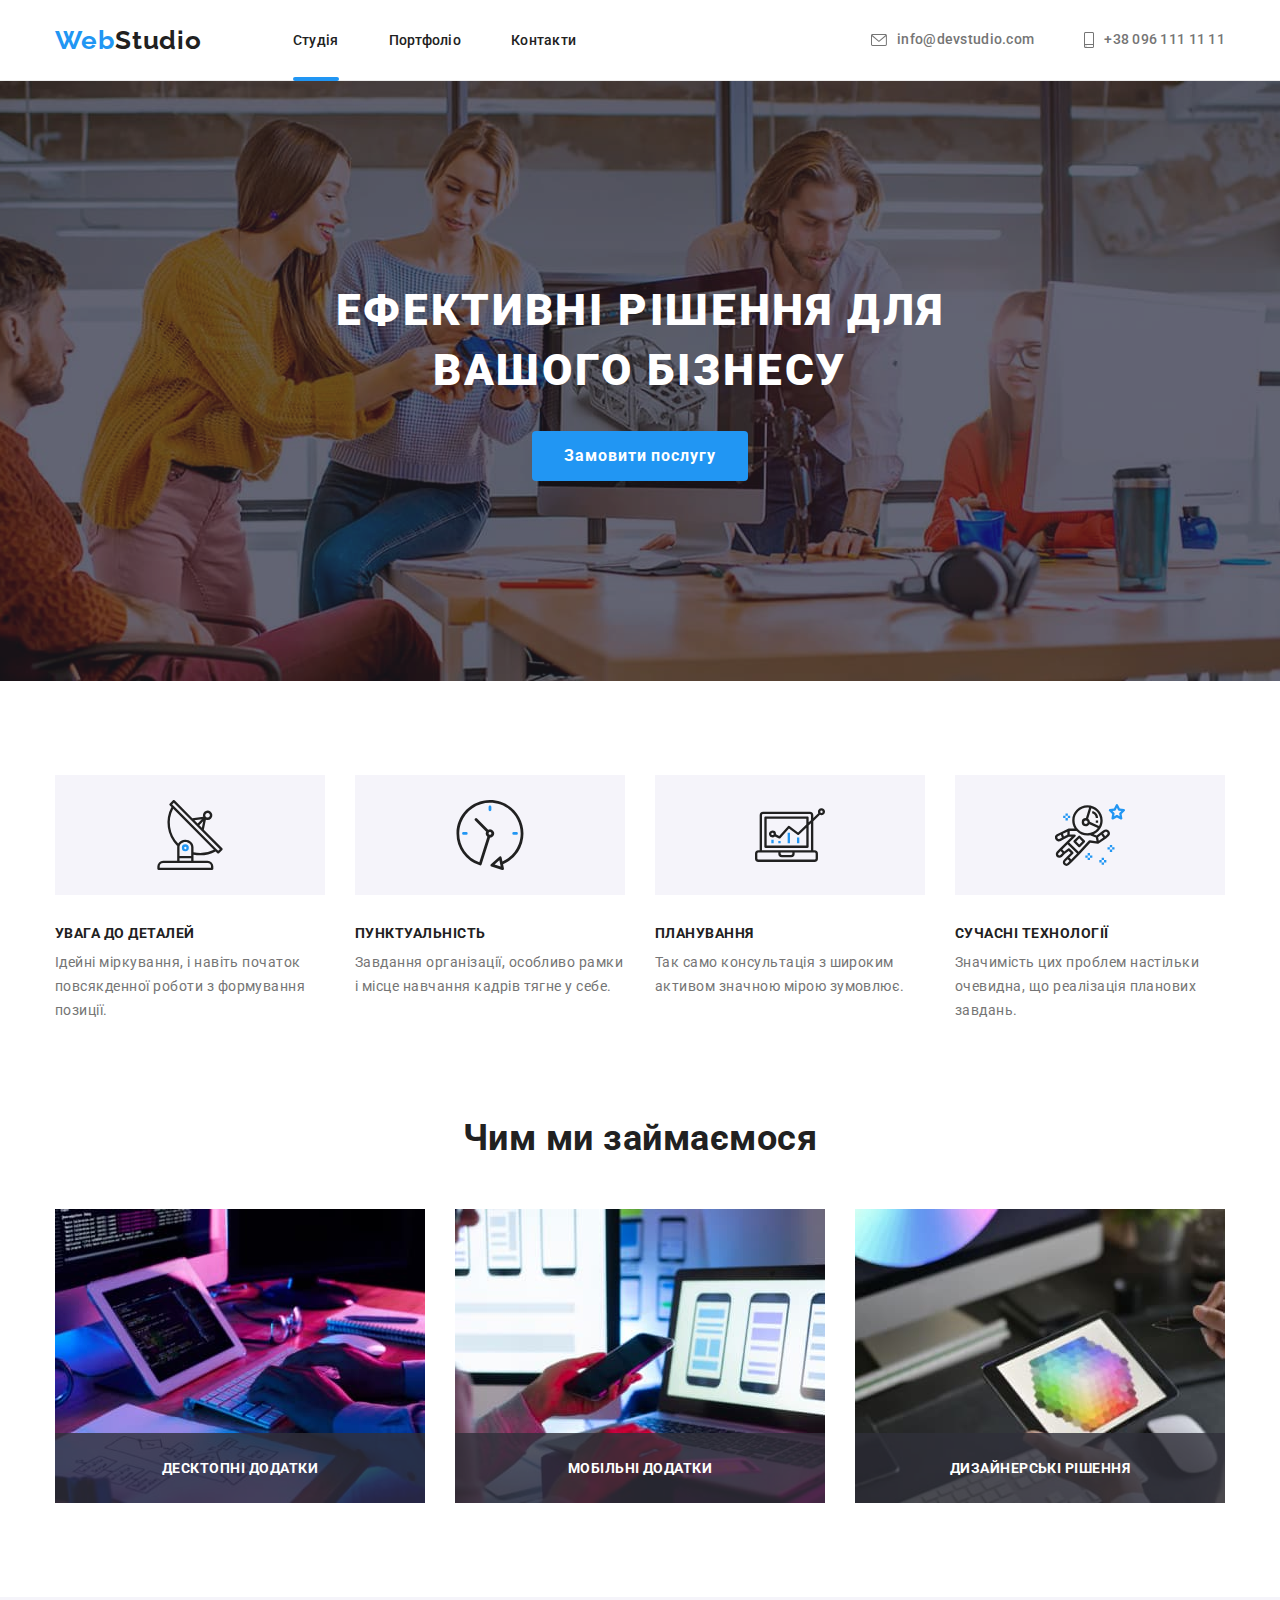
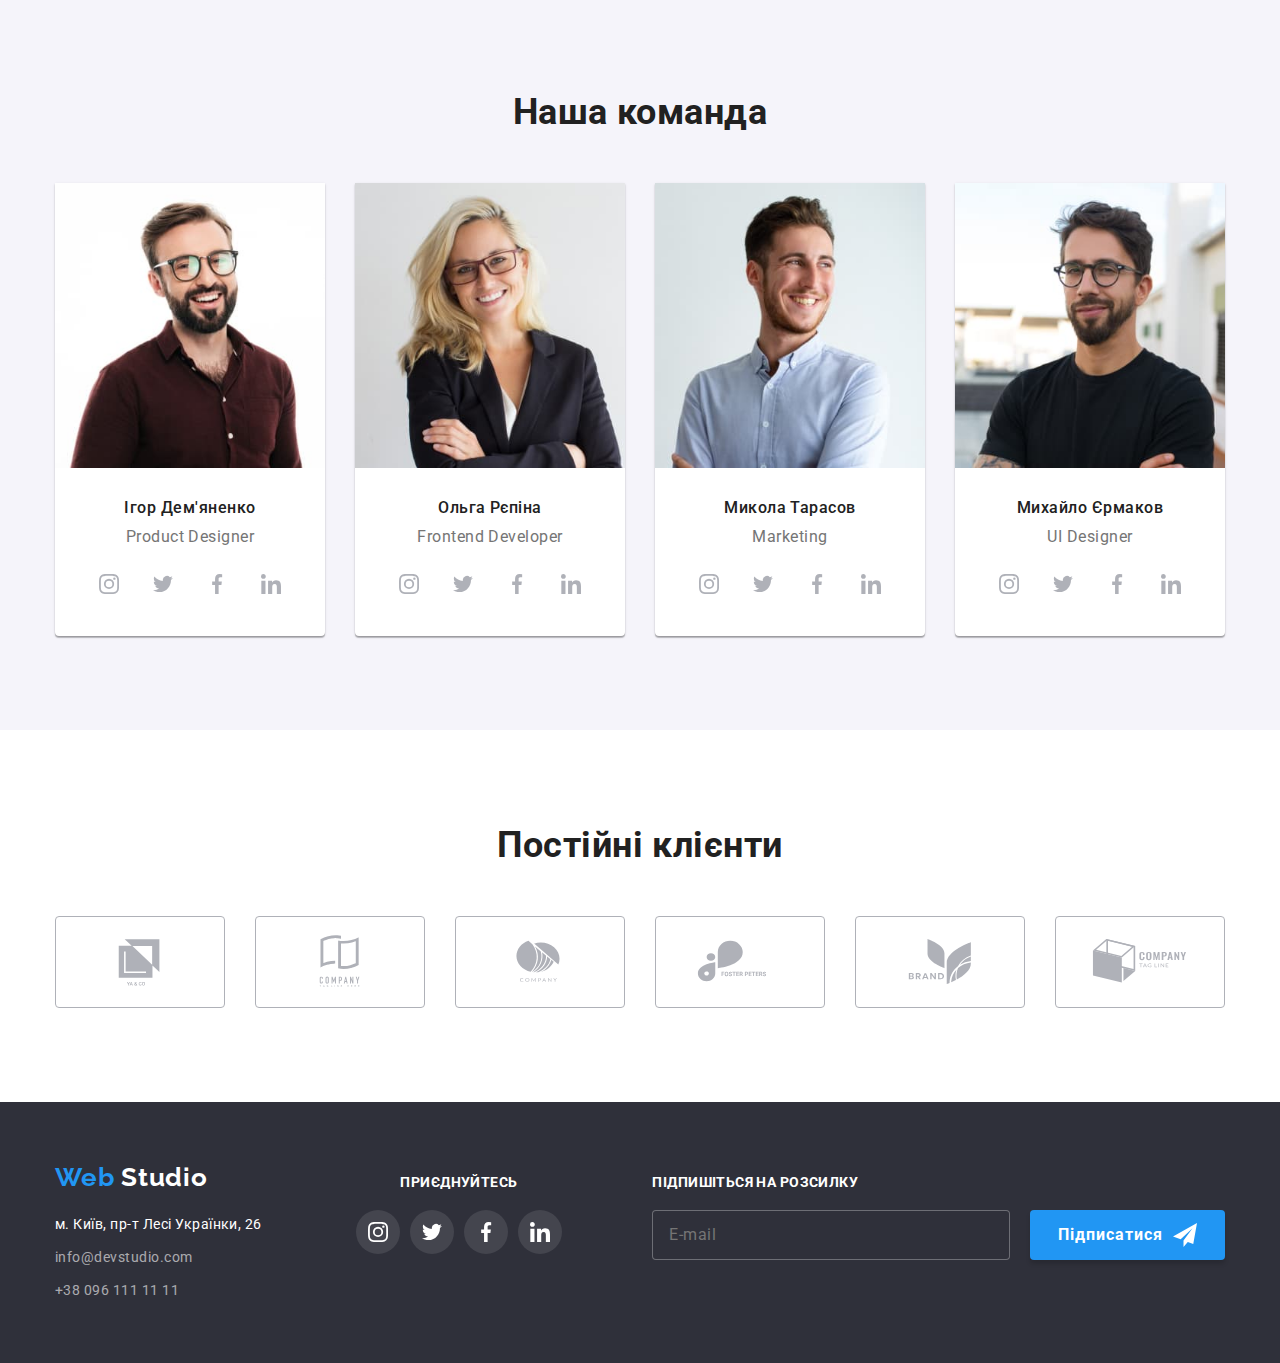
==== commit 37cf2c3d: "меню" ====
--- a/index.html
+++ b/index.html
@@ -19,12 +19,70 @@
     <link rel="stylesheet" href="./css/main.min.css" />
   </head>
   <body>
-    <header class="header">
+    <header ader class="header">
       <div class="conteiner header__conteiner">
         <nav class="navigation">
           <a lang="en" href="./index.html" class="logo"
             >Web <span class="header__logo">Studio</span></a
           >
+          <button type="button" class="menu-toggle ">
+            <svg width="40" height="40" aria-label="Перемикач мобільного меню">
+              <use class="js-open-menu" href="./images/sprite.svg#icon-menu_40px"></use>
+              <use class="js-close-menu" href="./images/sprite.svg#icon-close_40px"></use>
+            </svg>
+          </button>
+          <div class=" js-menu-container is-open">
+            <!-- <button type="button" class="menu-toggle is-open">
+            <svg width="40" height="40" aria-label="Перемикач мобільного меню">
+              
+              <use class="js-close-menu" href="./images/sprite.svg#icon-close_40px"></use>
+            </svg>
+          </button> -->
+            </button>
+            <ul class="list menu__nav">
+              <li class="menu__nav-item">
+                <a href="./index.html" class="menu__link menu__link--current">Студія</a>
+              </li>
+              <li class="menu__nav-item">
+                <a href="./portfolio.html" class="menu__link">Портфоліо</a>
+              </li>
+              <li class="menu__nav-item"><a href="" class="menu__link">Контакти</a></li>
+            </ul>
+            <ul class="list menu__contacts">
+              <li class="menu__contacts__item">
+                <a href="tel:+380961111111" class="menu__contact menu__contact--tel">
+                  +38 096 111 11 11</a
+                >
+              </li>
+              <li class="menu__contacts__item">
+                <a href="mailto:info@devstudio.com" class="menu__contact menu__contact--mail">
+                  info@devstudio.com
+                </a>
+              </li>
+            </ul>
+            <ul class="list menu-social">
+              <li>
+                <a class="menu-social__link" href="#" target="_blank" rel="noopener noreferrer"
+                  >Instagram</a
+                >
+              </li>
+              <li>
+                <a class="menu-social__link" href="#" target="_blank" rel="noopener noreferrer"
+                  >Twitter</a
+                >
+              </li>
+              <li>
+                <a class="menu-social__link" href="#" target="_blank" rel="noopener noreferrer"
+                  >Facebook</a
+                >
+              </li>
+              <li>
+                <a class="menu-social__link" href="#" target="_blank" rel="noopener noreferrer"
+                  >LinkedIn</a
+                >
+              </li>
+            </ul>
+          </div>
           <ul class="list navigation__list">
             <li class="navigation__item navigation__item--current">
               <a href="./index.html" class="navigation__link navigation__link--current">Студія</a>
@@ -552,6 +610,7 @@
         </form>
       </div>
     </div>
+    <script src="./js/mobile-menu.js"></script>
     <script src="./js/modal.js"></script>
   </body>
 </html>
--- a/css/main.min.css
+++ b/css/main.min.css
@@ -1 +1 @@
-/*! modern-normalize v1.1.0 | MIT License | https://github.com/sindresorhus/modern-normalize */*,::before,::after{-webkit-box-sizing:border-box;box-sizing:border-box}html{line-height:1.15;-webkit-text-size-adjust:100%;-moz-tab-size:4;-o-tab-size:4;tab-size:4}body{margin:0;font-family:system-ui,-apple-system,"Segoe UI",Roboto,Helvetica,Arial,sans-serif,"Apple Color Emoji","Segoe UI Emoji"}hr{height:0;color:inherit}abbr[title]{-webkit-text-decoration:underline dotted;text-decoration:underline dotted}b,strong{font-weight:bolder}code,kbd,samp,pre{font-family:ui-monospace,SFMono-Regular,Consolas,"Liberation Mono",Menlo,monospace;font-size:1em}small{font-size:80%}sub,sup{font-size:75%;line-height:0;position:relative;vertical-align:baseline}sub{bottom:-0.25em}sup{top:-0.5em}table{text-indent:0;border-color:inherit}button,input,optgroup,select,textarea{font-family:inherit;font-size:100%;line-height:1.15;margin:0}button,select{text-transform:none}button,[type=button],[type=reset],[type=submit]{-webkit-appearance:button;-moz-appearance:button;appearance:button}::-moz-focus-inner{border-style:none;padding:0}:-moz-focusring{outline:1px dotted ButtonText}:-moz-ui-invalid{box-shadow:none}legend{padding:0}progress{vertical-align:baseline}::-webkit-inner-spin-button,::-webkit-outer-spin-button{height:auto}[type=search]{-webkit-appearance:textfield;-moz-appearance:textfield;appearance:textfield;outline-offset:-2px}::-webkit-search-decoration{-webkit-appearance:none;appearance:none}::-webkit-file-upload-button{-webkit-appearance:button;appearance:button;font:inherit}summary{display:list-item}:root{--c-primery: #212121;--title-text-color: #757575;--c-accent: #2196f3;--c-placeholder: rgba(117, 117, 117, 0.5);--white-color: #ffffff;--background-color: #2f303a;--background-color-btn: #f5f4fa;--footer-link: rgba(255, 255, 255, 0.6);--bg-section: #ffffff;--bg-hero: #c4c4c4;--bg-works-desk: rgba(47, 48, 58, 0.8);--bg-partners: #afb1b8;--bg-social: rgba(255, 255, 255, 0.1);--bg-accent: #2196f3;--bg-btn: #188ce8;--bg-team: #f5f4fa;--bg-works: #f5f5f5;--border-hed: #ececec;--border-col: #eeeeee;--bg-galary-desc: rgba(33, 150, 243, 0.9)}body{font-family:"Roboto",sans-serif;letter-spacing:.03em;margin:0 auto;color:var(--c-primery)}h1{margin:0 0}h2{margin:0 0}h3{margin:0 0}h4{margin:0 0}h5{margin:0 0}h6{margin:0 0}p{margin:0 0}ul{margin:0 0}img{display:block;max-width:100%;height:auto}.hide{display:none}.conteiner{max-width:480px;margin:0 auto;padding:0 15px}@media screen and (min-width: 768px){.conteiner{max-width:768px;margin:0 auto;padding:0 15px}}@media screen and (min-width: 1200px){.conteiner{max-width:1200px;margin:0 auto;padding:0 15px}}.logo{display:-webkit-box;display:-ms-flexbox;display:flex;font-family:"Raleway",sans-serif;font-weight:700;font-size:26px;line-height:1.19;letter-spacing:.03em;color:var(--c-accent);text-decoration:none;outline:rgba(0,0,0,0)}@media screen and (max-width: 1199px){.logo{-webkit-box-pack:center;-ms-flex-pack:center;justify-content:center;padding:16px 0;font-size:24px;line-height:1.6666}}.list{display:-webkit-box;display:-ms-flexbox;display:flex;-webkit-box-pack:center;-ms-flex-pack:center;justify-content:center;-ms-flex-wrap:wrap;flex-wrap:wrap;padding-left:0;list-style:none}@media screen and (min-width: 768px){.list{display:-webkit-box;display:-ms-flexbox;display:flex}}@media screen and (max-width: 767px){.list{-webkit-box-pack:start;-ms-flex-pack:start;justify-content:start}}@media screen and (min-width: 1200px){.list .list{display:-webkit-box;display:-ms-flexbox;display:flex}}.section{padding:60px 0}@media screen and (min-width: 768px){.section{padding:60px 0}}@media screen and (min-width: 1200px){.section{padding:94px 0}}.title{text-align:center;font-weight:700;font-size:36px;line-height:1.17}.social{display:-webkit-box;display:-ms-flexbox;display:flex;-webkit-box-align:center;-ms-flex-align:center;align-items:center;-webkit-box-pack:center;-ms-flex-pack:center;justify-content:center;-ms-flex-wrap:wrap;flex-wrap:wrap;gap:10px;margin-top:16px}.header{border-bottom:1px solid var(--border-hed)}.header__conteiner{display:-webkit-box;display:-ms-flexbox;display:flex}.header__logo{color:var(--c-primery)}.navigation{display:-webkit-box;display:-ms-flexbox;display:flex;-webkit-box-align:center;-ms-flex-align:center;align-items:center}.navigation__list{-ms-flex-wrap:nowrap;flex-wrap:nowrap;margin-left:91px;gap:50px}@media screen and (max-width: 1199px){.navigation__list{margin-left:87px}}.navigation__item--current{position:relative}.navigation__item--current:visited{color:var(--c-accent)}.navigation__link{display:-webkit-box;display:-ms-flexbox;display:flex;display:block;-webkit-box-align:center;-ms-flex-align:center;align-items:center;padding-top:32px;padding-bottom:32px;font-weight:500;font-size:14px;line-height:1.1428;letter-spacing:.02em;color:inherit;text-decoration:none}.navigation__link:hover{color:var(--bg-accent);outline:rgba(0,0,0,0)}.navigation__link:focus{color:var(--bg-accent);outline:rgba(0,0,0,0)}.navigation__link--current::after{position:absolute;bottom:0;left:0;content:"";display:block;background-color:var(--bg-accent);height:4px;width:100%;border-radius:2px;margin-bottom:-1px}@media screen and (max-width: 1199px){.navigation__link--current::after{margin-bottom:-2px}}.navigation__link--current:visited{color:var(--c-accent)}.contacts{display:-webkit-box;display:-ms-flexbox;display:flex;-webkit-box-align:center;-ms-flex-align:center;align-items:center;-webkit-box-pack:start;-ms-flex-pack:start;justify-content:start;margin-left:auto;gap:50px}@media screen and (max-width: 1199px){.contacts{margin-left:auto;width:142px;padding:21px 0;gap:10px}}.contacts__item{-webkit-box-align:center;-ms-flex-align:center;align-items:center}.contacts__icon{margin-right:10px;fill:currentColor}@media screen and (max-width: 1199px){.contacts__icon{margin-right:8px}}.list__link{font-size:14px;line-height:1.71;color:var(--footer-link);text-decoration:none;-webkit-transition:250ms cubic-bezier(0.4, 0, 0.2, 1);transition:250ms cubic-bezier(0.4, 0, 0.2, 1)}.list__link:hover{color:var(--bg-accent);outline:rgba(0,0,0,0)}.list__link:focus{color:var(--bg-accent);outline:rgba(0,0,0,0)}.contacts__link{display:-webkit-box;display:-ms-flexbox;display:flex;-webkit-box-align:center;-ms-flex-align:center;align-items:center;text-decoration:none;font-weight:500;font-size:14px;line-height:1.14;letter-spacing:.02em;color:var(--title-text-color)}@media screen and (min-width: 1200px){.contacts__link{padding-top:32px;padding-bottom:32px}}@media screen and (max-width: 1199px){.contacts__link{font-size:12px;line-height:1.1428}}@media screen and (max-width: 767px){.navigation__list,.contacts{display:none}}.hero{background-color:var(--bg-hero)}.hero__conteiner{background-image:url(../images/overlays.webp),url(../images/hero-dt.jpg);background-repeat:no-repeat;background-position:center;background-size:cover;color:var(--white-color);padding-top:200px;padding-bottom:200px}@media screen and (max-width: 1199px){.hero__conteiner{background-image:url(../images/overlays.webp),url(../images/hero-tablet.jpg);max-width:768px;padding-top:118px;padding-bottom:118px}}@media screen and (max-width: 767px){.hero__conteiner{background-image:url(../images/overlays.webp),url(../images/hero-mobile.jpg);max-width:480px;padding-top:118px;padding-bottom:118px}}.hero__conteiner{max-width:1600px}.hero__title{max-width:696px;margin:0 auto 30px auto;font-weight:900;font-size:44px;line-height:1.36;letter-spacing:.06em;text-align:center;text-transform:uppercase}@media screen and (max-width: 1199px){.hero__title{max-width:360px;font-size:26px;line-height:1.6153}}.hero__button{display:block;margin-left:auto;margin-right:auto;padding:10px 32px;font-weight:700;font-size:16px;line-height:1.88;letter-spacing:.06em;color:var(--white-color);background-color:var(--bg-accent);border-radius:4px;border-color:rgba(0,0,0,0);border:none;cursor:pointer}@media screen and (max-width: 1199px){.hero__button{padding:10px 24px}}@media screen and (min-width: 1200px){.features__section{padding-bottom:0}}.features__title{margin-bottom:50px;display:none}.features__list{display:-webkit-box;display:-ms-flexbox;display:flex;-ms-flex-wrap:wrap;flex-wrap:wrap;width:auto;gap:30px}.features__subject{text-align:center;font-weight:700;font-size:14px;line-height:1.1428;margin-bottom:10px;text-transform:uppercase}.features__subject::before{display:block;content:"";background-color:var(--background-color-btn);background-repeat:no-repeat;background-position:center;max-width:450px;height:120px;margin-bottom:30px}@media screen and (min-width: 768px){.features__subject{text-align:start}.features__subject::before{width:354px;height:120px}}@media screen and (min-width: 1200px){.features__subject{text-align:start}.features__subject::before{width:270px;height:120px}}.features__subject--antenna::before{background-image:url(../images/icons/antenna.svg)}.features__subject--clock::before{background-image:url(../images/icons/clock.svg)}.features__subject--diagram::before{background-image:url(../images/icons/diagram.svg)}.features__subject--astronaut::before{background-image:url(../images/icons/astronaut.svg)}.features__text{width:auto;font-size:14px;line-height:1.7142;color:var(--title-text-color)}@media screen and (min-width: 768px){.features__text{max-width:354px;font-size:14px;line-height:1.7142;color:var(--title-text-color)}}@media screen and (min-width: 1200px){.features__text{max-width:270px;font-size:14px;line-height:1.7142;color:var(--title-text-color)}}@media screen and (max-width: 1199px){.works{display:none}}.works__title{margin-bottom:50px}.works__list-item{position:relative}.works__list-item:not(:last-child){margin-right:30px}.works__desc{position:absolute;width:100%;bottom:0;font-weight:700;font-size:14px;line-height:1.1428;text-align:center;color:var(--white-color);background:var(--bg-works-desk);padding:27px 10px;text-transform:uppercase;overflow:auto}.team{background-color:var(--bg-team)}.team__title{margin-bottom:50px}.team__list{gap:30px}@media screen and (max-width: 767px){.team__list{display:-webkit-box;display:-ms-flexbox;display:flex;-webkit-box-orient:vertical;-webkit-box-direction:normal;-ms-flex-direction:column;flex-direction:column}}.team__item{background:var(--bg-section);-webkit-box-shadow:0px 1px 3px rgba(0,0,0,.12),0px 1px 1px rgba(0,0,0,.14),0px 2px 1px rgba(0,0,0,.2);box-shadow:0px 1px 3px rgba(0,0,0,.12),0px 1px 1px rgba(0,0,0,.14),0px 2px 1px rgba(0,0,0,.2);border-radius:0px 0px 4px 4px;max-width:auto;max-height:auto}@media screen and (min-width: 768px)and (max-width: 1199px){.team__item{width:calc(50% - 15px)}}@media screen and (min-width: 1200px){.team__item{width:calc((100% - 90px)/4)}}@media screen and (min-width: 768px)and (max-width: 1199px){.team img{width:354px;height:374px}}@media screen and (max-width: 767px){.team img{width:auto}}.team__desc{padding-top:30px;padding-bottom:30px;text-align:center}.team__subject{margin-bottom:10px;font-weight:500;font-size:16px;line-height:1.19}.team__experience{font-size:16px;line-height:1.19;color:var(--title-text-color)}.social__link{display:-webkit-box;display:-ms-flexbox;display:flex;-webkit-box-align:center;-ms-flex-align:center;align-items:center;-webkit-box-pack:center;-ms-flex-pack:center;justify-content:center;fill:#afb1b8;width:44px;height:44px;border-radius:50%;-webkit-transition:250ms cubic-bezier(0.4, 0, 0.2, 1);transition:250ms cubic-bezier(0.4, 0, 0.2, 1)}.social__link:hover{fill:var(--white-color);background-color:var(--bg-accent);outline:rgba(0,0,0,0)}.social__link:focus{fill:var(--white-color);background-color:var(--bg-accent);outline:rgba(0,0,0,0)}.partners__title{margin-bottom:50px}.partners__list{gap:30px}@media screen and (max-width: 767px){.partners__list{display:-webkit-box;display:-ms-flexbox;display:flex;-ms-flex-wrap:wrap;flex-wrap:wrap;gap:30px}}.partner__item{fill:var(--bg-partners)}@media screen and (max-width: 767px){.partner__item{width:calc(50% - 15px)}}@media screen and (min-width: 768px){.partner__item{width:calc((100% - 60px)/3)}}@media screen and (min-width: 1200px){.partner__item{width:calc((100% - 150px)/6)}}.partner__link{display:-webkit-box;display:-ms-flexbox;display:flex;-webkit-box-align:center;-ms-flex-align:center;align-items:center;-webkit-box-pack:center;-ms-flex-pack:center;justify-content:center;width:auto;height:92px;padding:13px 10px;border:1px solid var(--bg-partners);border-radius:4px;-webkit-transition:250ms cubic-bezier(0.4, 0, 0.2, 1);transition:250ms cubic-bezier(0.4, 0, 0.2, 1)}.partner__link:hover{fill:var(--c-accent);border-color:var(--bg-accent);outline:rgba(0,0,0,0)}.partner__link:focus{fill:var(--c-accent);border-color:var(--bg-accent);outline:rgba(0,0,0,0)}@media screen and (min-width: 1200px){.partner__link{width:auto;height:92px}}.partner__icon{width:106px;height:60px;fill:inherit}.footer{background-color:var(--background-color)}.footer__conteiner{display:-webkit-box;display:-ms-flexbox;display:flex;-ms-flex-wrap:wrap;flex-wrap:wrap;padding-top:60px;padding-bottom:60px}@media screen and (max-width: 768px){.footer__conteiner{gap:60px}}@media screen and (min-width: 768px)and (max-width: 1199px){.footer__conteiner{-webkit-box-pack:justify;-ms-flex-pack:justify;justify-content:space-between;padding:60px 89px 60px 76px;gap:60px}}@media screen and (max-width: 767px){.footer__conteiner,.form{-webkit-box-orient:vertical;-webkit-box-direction:normal;-ms-flex-direction:column;flex-direction:column;-webkit-box-align:center;-ms-flex-align:center;align-items:center;max-width:480px}}.footer__address{display:block;width:100%;width:231px}@media screen and (max-width: 767px){.footer__address{width:100%;text-align:center}}@media screen and (min-width: 768px)and (max-width: 1199px){.footer__address{text-align:center}}.footer__logo{color:var(--white-color)}.address{width:auto;margin-top:20px}.address__list{width:100%;padding-left:0;list-style:none;font-style:normal}.address__item:not(:last-child){margin-bottom:9px}.address__link{color:var(--white-color);text-decoration:none;-webkit-transition:250ms cubic-bezier(0.4, 0, 0.2, 1);transition:250ms cubic-bezier(0.4, 0, 0.2, 1)}.footer-social{text-align:center;padding-top:12px}@media screen and (min-width: 1200px){.footer-social{margin-left:70px}}.social__item--boder{border:none;border-radius:50%;background:var(--bg-social)}.social__link--white{fill:var(--white-color)}.social__text{margin-bottom:20px;font-weight:700;font-size:14px;line-height:1.1428;letter-spacing:.03em;text-transform:uppercase;color:var(--white-color)}.footer__title{margin-bottom:20px;font-weight:700;font-size:14px;line-height:1.1428;letter-spacing:.03em;text-transform:uppercase;color:var(--white-color)}@media screen and (max-width: 1199px){.footer__title{text-align:center}}.footer-input{padding-top:12px}@media screen and (max-width: 767px){.footer-input{width:100%}}@media screen and (min-width: 768px)and (max-width: 1199px){.footer-input{width:318px;margin-left:auto;margin-right:auto}}@media screen and (min-width: 1200px){.footer-input{margin-left:auto}}.form{display:-webkit-box;display:-ms-flexbox;display:flex;gap:12px}@media screen and (min-width: 768px)and (max-width: 1199px){.form{-webkit-box-orient:vertical;-webkit-box-direction:normal;-ms-flex-direction:column;flex-direction:column;max-width:318px}}@media screen and (max-width: 1999px){.form{gap:20px}}@media screen and (max-width: 1199px){.label__email{width:100%}}.footer__email{width:100%;font-size:16px;line-height:1.25;letter-spacing:.03em;color:var(--footer-link);max-height:50px;padding:15px 16px;background:#2f303a;border:1px solid rgba(255,255,255,.3);border-radius:4px;-webkit-transition:250ms cubic-bezier(0.4, 0, 0.2, 1);transition:250ms cubic-bezier(0.4, 0, 0.2, 1);outline:rgba(0,0,0,0)}@media screen and (min-width: 768px)and (max-width: 1199px){.footer__email{max-width:318px}}@media screen and (min-width: 1200px){.footer__email{width:358px}}.footer__email:hover{border:1px solid #2196f3}.footer__button{display:-webkit-box;display:-ms-flexbox;display:flex;-webkit-box-align:center;-ms-flex-align:center;align-items:center;max-width:200px;margin:0 auto;padding:10px 28px;font-weight:700;font-size:16px;line-height:1.875;letter-spacing:.06em;color:var(--white-color);background:var(--c-accent);-webkit-box-shadow:0px 4px 4px rgba(0,0,0,.15);box-shadow:0px 4px 4px rgba(0,0,0,.15);border-radius:4px;border:none;cursor:pointer}.icon__send{margin-left:10px}.galary{padding:94px 0}.galary__title{display:none}.galary-button{gap:8px;margin-bottom:50px}@media screen and (max-width: 1199px){.galary-button{gap:8px;margin-bottom:30px}}@media screen and (max-width: 767px){.galary-button{gap:15px 8px;margin-bottom:40px}}.button{display:block;font-weight:500;font-size:16px;line-height:1.625;letter-spacing:.03em;color:var(--c-primery);background-color:var(--bg-team);cursor:pointer;-webkit-transition:250ms cubic-bezier(0.4, 0, 0.2, 1);transition:250ms cubic-bezier(0.4, 0, 0.2, 1)}.button:hover{color:var(--white-color);background-color:var(--bg-accent);-webkit-box-shadow:0px 3px 1px rgba(0,0,0,.1),0px 1px 2px rgba(0,0,0,.08),0px 2px 2px rgba(0,0,0,.12);box-shadow:0px 3px 1px rgba(0,0,0,.1),0px 1px 2px rgba(0,0,0,.08),0px 2px 2px rgba(0,0,0,.12);border-radius:4px;outline:rgba(0,0,0,0)}.button:focus{color:var(--white-color);background-color:var(--bg-accent);-webkit-box-shadow:0px 3px 1px rgba(0,0,0,.1),0px 1px 2px rgba(0,0,0,.08),0px 2px 2px rgba(0,0,0,.12);box-shadow:0px 3px 1px rgba(0,0,0,.1),0px 1px 2px rgba(0,0,0,.08),0px 2px 2px rgba(0,0,0,.12);border-radius:4px;outline:rgba(0,0,0,0)}.galary__button{padding:6px 22px;border-color:rgba(0,0,0,0);border-radius:4px}@media screen and (min-width: 768px){.galary__button{-webkit-box-pack:start;-ms-flex-pack:start;justify-content:start}}.galary__button--general{padding:6px 25px}.galary-list{display:-webkit-box;display:-ms-flexbox;display:flex;padding-left:0;-ms-flex-wrap:wrap;flex-wrap:wrap;list-style:none;gap:30px}.galary__item{max-width:370px;border:1px solid #eee}@media screen and (max-width: 1199px){.galary__item{width:calc((100% - 30px)/2)}}@media screen and (max-width: 767px){.galary__item{width:100%}}.galary__link{display:block;-webkit-transition:250ms cubic-bezier(0.4, 0, 0.2, 1);transition:250ms cubic-bezier(0.4, 0, 0.2, 1);font-family:"Roboto",sans-serif;letter-spacing:.03em;margin:0 auto;color:var(--c-primery);text-decoration:none}.galary__link:hover{-webkit-box-shadow:0px 1px 1px rgba(0,0,0,.12),0px 4px 4px rgba(0,0,0,.06),1px 4px 6px rgba(0,0,0,.16);box-shadow:0px 1px 1px rgba(0,0,0,.12),0px 4px 4px rgba(0,0,0,.06),1px 4px 6px rgba(0,0,0,.16);outline:rgba(0,0,0,0)}.galary__link:hover .galary__descriotion{-webkit-transform:translateY(0);transform:translateY(0)}.galary__link:focus{-webkit-box-shadow:0px 1px 1px rgba(0,0,0,.12),0px 4px 4px rgba(0,0,0,.06),1px 4px 6px rgba(0,0,0,.16);box-shadow:0px 1px 1px rgba(0,0,0,.12),0px 4px 4px rgba(0,0,0,.06),1px 4px 6px rgba(0,0,0,.16);outline:rgba(0,0,0,0)}.galary__link:focus .galary__descriotion{-webkit-transform:translateY(0);transform:translateY(0)}.galary-card{position:relative;overflow:hidden}.galary__descriotion{position:absolute;background-color:var(--bg-galary-desc);top:0;left:0;width:100%;height:100%;font-size:18px;line-height:1.5555;letter-spacing:.03em;-webkit-transform:translateY(100%);transform:translateY(100%);overflow:auto;-webkit-transition:250ms cubic-bezier(0.4, 0, 0.2, 1);transition:250ms cubic-bezier(0.4, 0, 0.2, 1);color:var(--white-color);padding:63px 24px}.galary-desc{padding:20px 24px;border:1px solid var(--border-col)}.galary-desc__title{font-weight:700;font-size:18px;line-height:2;letter-spacing:.06em}.galary-desk__text{margin-top:4px;font-size:16px;line-height:1.88;color:var(--title-text-color)}.backdrop{position:fixed;width:100%;height:100%;top:0;left:0;background:rgba(0,0,0,.2);opacity:1;-webkit-transition:250ms cubic-bezier(0.4, 0, 0.2, 1);transition:250ms cubic-bezier(0.4, 0, 0.2, 1)}.backdrop.is-hidden{visibility:hidden;opacity:0;pointer-events:none}.backdrop.is-hidden .modal{-webkit-transform:translate(-50%, -50%) scale(0.9);transform:translate(-50%, -50%) scale(0.9)}.modal{position:absolute;top:50%;left:50%;width:528px;height:581px;padding:40px;background-color:var(--bg-section);-webkit-transform:translate(-50%, -50%) scale(1);transform:translate(-50%, -50%) scale(1);-webkit-transition:-webkit-transform 250ms cubic-bezier(0.4, 0, 0.2, 1);transition:-webkit-transform 250ms cubic-bezier(0.4, 0, 0.2, 1);transition:transform 250ms cubic-bezier(0.4, 0, 0.2, 1);transition:transform 250ms cubic-bezier(0.4, 0, 0.2, 1), -webkit-transform 250ms cubic-bezier(0.4, 0, 0.2, 1)}@media screen and (max-width: 1199px){.modal{width:450px;height:609px}}@media screen and (max-width: 480px){.modal{width:auto;height:auto}}.modal__button--close{position:absolute;right:8px;top:8px;display:-webkit-box;display:-ms-flexbox;display:flex;-webkit-box-align:center;-ms-flex-align:center;align-items:center;-webkit-box-pack:center;-ms-flex-pack:center;justify-content:center;width:30px;height:30px;border-radius:50%;cursor:pointer;background-color:var(--bg-section);border:1px solid rgba(0,0,0,.1);-webkit-transition:250ms cubic-bezier(0.4, 0, 0.2, 1);transition:250ms cubic-bezier(0.4, 0, 0.2, 1);outline:rgba(0,0,0,0)}.modal__button--close:hover{fill:var(--c-accent)}.modal__button--close:focus{fill:var(--c-accent)}.modal-form{width:auto}.modal-form__title{width:auto;text-align:center;font-weight:700;font-size:20px;line-height:1.15;margin-bottom:12px;letter-spacing:.03em;color:var(--c-primery)}@media screen and (max-width: 1199px){.modal-form__title{font-size:20px;line-height:1.5}}.form-row-input{display:block;width:100%}.modal-form__text{display:block;width:100%;width:100%;height:120px;padding:12px 16px;margin-bottom:20px;border:1px solid rgba(33,33,33,.2);border-radius:4px;resize:none;outline:rgba(0,0,0,0);-webkit-transition:border 250ms cubic-bezier(0.4, 0, 0.2, 1);transition:border 250ms cubic-bezier(0.4, 0, 0.2, 1)}.modal-form__text::-webkit-input-placeholder{font-size:12px;line-height:1.1666;letter-spacing:.01em;color:var(--c-placeholder)}.modal-form__text::-moz-placeholder{font-size:12px;line-height:1.1666;letter-spacing:.01em;color:var(--c-placeholder)}.modal-form__text:-ms-input-placeholder{font-size:12px;line-height:1.1666;letter-spacing:.01em;color:var(--c-placeholder)}.modal-form__text::-ms-input-placeholder{font-size:12px;line-height:1.1666;letter-spacing:.01em;color:var(--c-placeholder)}.modal-form__text::placeholder{font-size:12px;line-height:1.1666;letter-spacing:.01em;color:var(--c-placeholder)}@media screen and (max-width: 1199px){.modal-form__text::-webkit-input-placeholder{font-size:14px;line-height:1.1428}.modal-form__text::-moz-placeholder{font-size:14px;line-height:1.1428}.modal-form__text:-ms-input-placeholder{font-size:14px;line-height:1.1428}.modal-form__text::-ms-input-placeholder{font-size:14px;line-height:1.1428}.modal-form__text::placeholder{font-size:14px;line-height:1.1428}}.modal-form__text:focus{border:1px solid var(--c-accent)}.form-row{margin-bottom:10px}.form-row__title{display:block;margin-bottom:4px;font-size:12px;line-height:1.1666;letter-spacing:.01em;color:var(--title-text-color)}.form-row__item{position:relative}.form-row__input{width:100%;height:40px;border:1px solid rgba(33,33,33,.2);border-radius:4px;padding:12px 12px 12px 42px;-webkit-transition:250ms cubic-bezier(0.4, 0, 0.2, 1);transition:250ms cubic-bezier(0.4, 0, 0.2, 1);outline:rgba(0,0,0,0)}.form-row__input:focus{border:1px solid var(--c-accent)}.form-row__input:focus+svg{fill:var(--c-accent);-webkit-transition:250ms cubic-bezier(0.4, 0, 0.2, 1);transition:250ms cubic-bezier(0.4, 0, 0.2, 1)}.form-row__icon{fill:var(--c-primery);position:absolute;top:50%;left:12px;-webkit-transform:translateY(-50%);transform:translateY(-50%)}.modal-check{margin-bottom:30px}.modal-check__input{position:absolute;opacity:0}.modal-check__input:checked+.modal-check__label::before{background-color:var(--bg-accent);background-image:url(../images/icons/Vector.svg);background-repeat:no-repeat;background-position:center}.modal-check__label{display:-webkit-box;display:-ms-flexbox;display:flex;-webkit-box-align:center;-ms-flex-align:center;align-items:center;-webkit-box-pack:center;-ms-flex-pack:center;justify-content:center;font-size:14px;line-height:1.7142;letter-spacing:.03em;color:var(--title-text-color)}@media screen and (max-width: 1199px){.modal-check__label{font-size:12px;line-height:1.1666}}.modal-check__label::before{display:-webkit-box;display:-ms-flexbox;display:flex;margin-right:7px;content:"";background-image:url(../images/icons/Vector.svg);background-repeat:no-repeat;background-position:center;background-size:contain;width:16px;height:15px;border:1px solid rgba(33,33,33,.2);border-radius:2px;-webkit-transition:250ms cubic-bezier(0.4, 0, 0.2, 1),background-image 250ms cubic-bezier(0.4, 0, 0.2, 1);transition:250ms cubic-bezier(0.4, 0, 0.2, 1),background-image 250ms cubic-bezier(0.4, 0, 0.2, 1)}.modal-check__link{margin-left:7px;font-size:14px;line-height:1.7142;-webkit-text-decoration-line:underline;text-decoration-line:underline;color:var(--c-accent)}@media screen and (max-width: 1199px){.modal-check__link{font-size:12px;line-height:1.1666}}.modal__button-send{display:block;margin-left:auto;margin-right:auto;padding:10px 52px;border-color:rgba(0,0,0,0);border-radius:4px;outline:rgba(0,0,0,0);font-weight:700;font-size:16px;line-height:1.88;letter-spacing:.06em;color:var(--white-color);background-color:var(--bg-btn);-webkit-box-shadow:0px 4px 4px rgba(0,0,0,.15);box-shadow:0px 4px 4px rgba(0,0,0,.15);cursor:pointer}/*# sourceMappingURL=main.min.css.map */+/*! modern-normalize v1.1.0 | MIT License | https://github.com/sindresorhus/modern-normalize */*,::before,::after{-webkit-box-sizing:border-box;box-sizing:border-box}html{line-height:1.15;-webkit-text-size-adjust:100%;-moz-tab-size:4;-o-tab-size:4;tab-size:4}body{margin:0;font-family:system-ui,-apple-system,"Segoe UI",Roboto,Helvetica,Arial,sans-serif,"Apple Color Emoji","Segoe UI Emoji"}hr{height:0;color:inherit}abbr[title]{-webkit-text-decoration:underline dotted;text-decoration:underline dotted}b,strong{font-weight:bolder}code,kbd,samp,pre{font-family:ui-monospace,SFMono-Regular,Consolas,"Liberation Mono",Menlo,monospace;font-size:1em}small{font-size:80%}sub,sup{font-size:75%;line-height:0;position:relative;vertical-align:baseline}sub{bottom:-0.25em}sup{top:-0.5em}table{text-indent:0;border-color:inherit}button,input,optgroup,select,textarea{font-family:inherit;font-size:100%;line-height:1.15;margin:0}button,select{text-transform:none}button,[type=button],[type=reset],[type=submit]{-webkit-appearance:button;-moz-appearance:button;appearance:button}::-moz-focus-inner{border-style:none;padding:0}:-moz-focusring{outline:1px dotted ButtonText}:-moz-ui-invalid{box-shadow:none}legend{padding:0}progress{vertical-align:baseline}::-webkit-inner-spin-button,::-webkit-outer-spin-button{height:auto}[type=search]{-webkit-appearance:textfield;-moz-appearance:textfield;appearance:textfield;outline-offset:-2px}::-webkit-search-decoration{-webkit-appearance:none;appearance:none}::-webkit-file-upload-button{-webkit-appearance:button;appearance:button;font:inherit}summary{display:list-item}:root{--c-primery: #212121;--title-text-color: #757575;--c-accent: #2196f3;--c-placeholder: rgba(117, 117, 117, 0.5);--white-color: #ffffff;--background-color: #2f303a;--background-color-btn: #f5f4fa;--footer-link: rgba(255, 255, 255, 0.6);--bg-section: #ffffff;--bg-hero: #c4c4c4;--bg-works-desk: rgba(47, 48, 58, 0.8);--bg-partners: #afb1b8;--bg-social: rgba(255, 255, 255, 0.1);--bg-accent: #2196f3;--bg-btn: #188ce8;--bg-team: #f5f4fa;--bg-works: #f5f5f5;--border-hed: #ececec;--border-col: #eeeeee;--bg-galary-desc: rgba(33, 150, 243, 0.9)}body{position:relative;font-family:"Roboto",sans-serif;letter-spacing:.03em;margin:0 auto;color:var(--c-primery)}h1{margin:0 0}h2{margin:0 0}h3{margin:0 0}h4{margin:0 0}h5{margin:0 0}h6{margin:0 0}p{margin:0 0}ul{margin:0 0}img{display:block;max-width:100%;height:auto}.hide{display:none}.conteiner{max-width:480px;margin:0 auto;padding:0 15px}@media screen and (min-width: 768px){.conteiner{max-width:768px;margin:0 auto;padding:0 15px}}@media screen and (min-width: 1200px){.conteiner{max-width:1200px;margin:0 auto;padding:0 15px}}.logo{display:-webkit-box;display:-ms-flexbox;display:flex;display:inline-block;font-family:"Raleway",sans-serif;font-weight:700;font-size:26px;line-height:1.19;letter-spacing:.03em;color:var(--c-accent);text-decoration:none;outline:rgba(0,0,0,0)}@media screen and (max-width: 1199px){.logo{-webkit-box-pack:center;-ms-flex-pack:center;justify-content:center;padding:16px 0;font-size:24px;line-height:1.6666}}.list{display:-webkit-box;display:-ms-flexbox;display:flex;-webkit-box-pack:center;-ms-flex-pack:center;justify-content:center;-ms-flex-wrap:wrap;flex-wrap:wrap;padding-left:0;list-style:none}@media screen and (min-width: 768px){.list{display:-webkit-box;display:-ms-flexbox;display:flex}}@media screen and (max-width: 767px){.list{-webkit-box-pack:start;-ms-flex-pack:start;justify-content:start}}@media screen and (min-width: 1200px){.list .list{display:-webkit-box;display:-ms-flexbox;display:flex}}.section{padding:60px 0}@media screen and (min-width: 768px){.section{padding:60px 0}}@media screen and (min-width: 1200px){.section{padding:94px 0}}.title{text-align:center;font-weight:700;font-size:36px;line-height:1.17}.social{display:-webkit-box;display:-ms-flexbox;display:flex;-webkit-box-align:center;-ms-flex-align:center;align-items:center;-webkit-box-pack:center;-ms-flex-pack:center;justify-content:center;-ms-flex-wrap:wrap;flex-wrap:wrap;gap:10px;margin-top:16px}.header{position:relative;border-bottom:1px solid var(--border-hed)}.header__conteiner{position:relative;display:-webkit-box;display:-ms-flexbox;display:flex;-webkit-box-align:center;-ms-flex-align:center;align-items:center}.header__logo{margin-left:-6px;color:var(--c-primery)}.navigation{display:-webkit-box;display:-ms-flexbox;display:flex;-webkit-box-align:center;-ms-flex-align:center;align-items:center;-webkit-box-pack:justify;-ms-flex-pack:justify;justify-content:space-between}.navigation__list{margin-left:87px;gap:50px}@media screen and (min-width: 1200px){.navigation__list{margin-left:91px}}.navigation__item--current{position:relative}.navigation__item--current:visited{color:var(--c-accent)}.navigation__link,.menu__link{display:-webkit-box;display:-ms-flexbox;display:flex;display:block;-webkit-box-align:center;-ms-flex-align:center;align-items:center;padding-top:32px;padding-bottom:32px;font-weight:500;font-size:14px;line-height:1.1428;letter-spacing:.02em;color:inherit;text-decoration:none}.navigation__link:hover,.menu__link:hover{color:var(--bg-accent);outline:rgba(0,0,0,0)}.navigation__link:focus,.menu__link:focus{color:var(--bg-accent);outline:rgba(0,0,0,0)}.navigation__link--current::after{position:absolute;bottom:0;left:0;content:"";display:block;background-color:var(--bg-accent);height:4px;width:100%;border-radius:2px;margin-bottom:-1px}@media screen and (max-width: 1199px){.navigation__link--current::after{margin-bottom:-2px}}.navigation__link--current:visited{color:var(--c-accent)}.contacts{display:-webkit-box;display:-ms-flexbox;display:flex;-webkit-box-align:center;-ms-flex-align:center;align-items:center;-webkit-box-pack:start;-ms-flex-pack:start;justify-content:start;margin-left:auto;gap:50px}@media screen and (max-width: 1199px){.contacts{margin-left:auto;width:142px;padding:21px 0;gap:10px}}.contacts__item{-webkit-box-align:center;-ms-flex-align:center;align-items:center}.contacts__icon{margin-right:10px;fill:currentColor}@media screen and (max-width: 1199px){.contacts__icon{margin-right:8px}}.list__link{font-size:14px;line-height:1.71;color:var(--footer-link);text-decoration:none;-webkit-transition:250ms cubic-bezier(0.4, 0, 0.2, 1);transition:250ms cubic-bezier(0.4, 0, 0.2, 1)}.list__link:hover{color:var(--bg-accent);outline:rgba(0,0,0,0)}.list__link:focus{color:var(--bg-accent);outline:rgba(0,0,0,0)}.menu__contacts__item{font-weight:500;color:var(--title-text-color);letter-spacing:.02em}.menu__link--tel{font-size:34px;line-height:40px}.menu__link--mail{font-size:24px;line-height:28px}.contacts__link{display:-webkit-box;display:-ms-flexbox;display:flex;-webkit-box-align:center;-ms-flex-align:center;align-items:center;text-decoration:none;font-weight:500;font-size:14px;line-height:1.14;letter-spacing:.02em;color:var(--title-text-color)}@media screen and (min-width: 1200px){.contacts__link{padding-top:32px;padding-bottom:32px}}@media screen and (max-width: 1199px){.contacts__link{font-size:12px;line-height:1.1428}}@media screen and (max-width: 767px){.navigation__list,.contacts{display:none}}.js-menu-container{position:fixed;top:0;left:0;z-index:20;background-color:var(--bg-section);width:100vw;height:100vh;text-align:center;padding:48px 40px;overflow-y:auto;-webkit-transform:translateX(100%);transform:translateX(100%);-webkit-transition:-webkit-transform 250ms ease-in-out;transition:-webkit-transform 250ms ease-in-out;transition:transform 250ms ease-in-out;transition:transform 250ms ease-in-out, -webkit-transform 250ms ease-in-out}.menu-toggle{position:absolute;top:15px;right:15px;z-index:21;display:-webkit-inline-box;display:-ms-inline-flexbox;display:inline-flex;margin:0;padding:0;border:none;background-color:rgba(0,0,0,0);cursor:pointer}.menu-toggle .js-close-menu{display:none}.menu-toggle.js-close-menu{display:block}.menu-toggle.js-open-menu{display:none}.menu-toggle:hover{fill:var(--c-accent)}.menu-toggle:focus{fill:var(--c-accent)}@media screen and (min-width: 768px){.menu-toggle{display:none}}.menu__nav{-webkit-box-orient:vertical;-webkit-box-direction:normal;-ms-flex-direction:column;flex-direction:column;-webkit-box-align:start;-ms-flex-align:start;align-items:flex-start;gap:0;padding:0}.menu__link{padding:0;font-size:40px;line-height:1.175;letter-spacing:.02em}.menu__nav,.menu__contacts{-webkit-box-orient:vertical;-webkit-box-direction:normal;-ms-flex-direction:column;flex-direction:column;-webkit-box-align:start;-ms-flex-align:start;align-items:flex-start;padding:0}.menu__nav{gap:32px;margin-bottom:302px}.menu__link{text-decoration:none;padding:0}.menu__link--current:visited{color:var(--c-accent)}.menu-social{gap:20px}.menu-social__link{font-weight:500;font-size:18px;line-height:1.2222;letter-spacing:.02em;color:#2196f3;text-decoration:none}.menu-social__link:not(:last-child){margin-right:px;border:1px solid #000}.menu__contacts{gap:32px;margin-bottom:64px}.menu__contact{font-weight:500;color:var(--title-text-color);letter-spacing:.02em;text-decoration:none;-webkit-transition:250ms cubic-bezier(0.4, 0, 0.2, 1);transition:250ms cubic-bezier(0.4, 0, 0.2, 1)}.menu__contact--tel{font-size:34px;line-height:1.1764}.menu__contact--mail{font-size:24px;line-height:1.1666}.menu__contact:hover{color:var(--bg-accent);outline:rgba(0,0,0,0)}.menu__contact:focus{color:var(--bg-accent);outline:rgba(0,0,0,0)}.js-menu-container.is-open{-webkit-transform:translateX(0);transform:translateX(0)}.hero{background-color:var(--bg-hero)}.hero__conteiner{background-image:url(../images/overlays.webp),url(../images/hero-dt.jpg);background-repeat:no-repeat;background-position:center;background-size:cover;color:var(--white-color);padding-top:200px;padding-bottom:200px}@media screen and (max-width: 1199px){.hero__conteiner{background-image:url(../images/overlays.webp),url(../images/hero-tablet.jpg);max-width:768px;padding-top:118px;padding-bottom:118px}}@media screen and (max-width: 767px){.hero__conteiner{background-image:url(../images/overlays.webp),url(../images/hero-mobile.jpg);max-width:480px;padding-top:118px;padding-bottom:118px}}.hero__conteiner{max-width:1600px}.hero__title{max-width:696px;margin:0 auto 30px auto;font-weight:900;font-size:44px;line-height:1.36;letter-spacing:.06em;text-align:center;text-transform:uppercase}@media screen and (max-width: 1199px){.hero__title{max-width:360px;font-size:26px;line-height:1.6153}}.hero__button{display:block;margin-left:auto;margin-right:auto;padding:10px 32px;font-weight:700;font-size:16px;line-height:1.88;letter-spacing:.06em;color:var(--white-color);background-color:var(--bg-accent);border-radius:4px;border-color:rgba(0,0,0,0);border:none;cursor:pointer}@media screen and (max-width: 1199px){.hero__button{padding:10px 24px}}@media screen and (min-width: 1200px){.features__section{padding-bottom:0}}.features__title{margin-bottom:50px;display:none}.features__list{display:-webkit-box;display:-ms-flexbox;display:flex;-ms-flex-wrap:wrap;flex-wrap:wrap;width:auto;gap:30px}.features__subject{text-align:center;font-weight:700;font-size:14px;line-height:1.1428;margin-bottom:10px;text-transform:uppercase}.features__subject::before{display:block;content:"";background-color:var(--background-color-btn);background-repeat:no-repeat;background-position:center;max-width:450px;height:120px;margin-bottom:30px}@media screen and (min-width: 768px){.features__subject{text-align:start}.features__subject::before{width:354px;height:120px}}@media screen and (min-width: 1200px){.features__subject{text-align:start}.features__subject::before{width:270px;height:120px}}.features__subject--antenna::before{background-image:url(../images/icons/antenna.svg)}.features__subject--clock::before{background-image:url(../images/icons/clock.svg)}.features__subject--diagram::before{background-image:url(../images/icons/diagram.svg)}.features__subject--astronaut::before{background-image:url(../images/icons/astronaut.svg)}.features__text{width:auto;font-size:14px;line-height:1.7142;color:var(--title-text-color)}@media screen and (min-width: 768px){.features__text{max-width:354px;font-size:14px;line-height:1.7142;color:var(--title-text-color)}}@media screen and (min-width: 1200px){.features__text{max-width:270px;font-size:14px;line-height:1.7142;color:var(--title-text-color)}}@media screen and (max-width: 1199px){.works{display:none}}.works__title{margin-bottom:50px}.works__list-item{position:relative}.works__list-item:not(:last-child){margin-right:30px}.works__desc{position:absolute;width:100%;bottom:0;font-weight:700;font-size:14px;line-height:1.1428;text-align:center;color:var(--white-color);background:var(--bg-works-desk);padding:27px 10px;text-transform:uppercase;overflow:auto}.team{background-color:var(--bg-team)}.team__title{margin-bottom:50px}.team__list{gap:30px}@media screen and (max-width: 767px){.team__list{display:-webkit-box;display:-ms-flexbox;display:flex;-webkit-box-orient:vertical;-webkit-box-direction:normal;-ms-flex-direction:column;flex-direction:column}}.team__item{background:var(--bg-section);-webkit-box-shadow:0px 1px 3px rgba(0,0,0,.12),0px 1px 1px rgba(0,0,0,.14),0px 2px 1px rgba(0,0,0,.2);box-shadow:0px 1px 3px rgba(0,0,0,.12),0px 1px 1px rgba(0,0,0,.14),0px 2px 1px rgba(0,0,0,.2);border-radius:0px 0px 4px 4px;max-width:auto;max-height:auto}@media screen and (min-width: 768px)and (max-width: 1199px){.team__item{width:calc(50% - 15px)}}@media screen and (min-width: 1200px){.team__item{width:calc((100% - 90px)/4)}}@media screen and (min-width: 768px)and (max-width: 1199px){.team img{width:354px;height:374px}}@media screen and (max-width: 767px){.team img{width:auto}}.team__desc{padding-top:30px;padding-bottom:30px;text-align:center}.team__subject{margin-bottom:10px;font-weight:500;font-size:16px;line-height:1.19}.team__experience{font-size:16px;line-height:1.19;color:var(--title-text-color)}.social__link{display:-webkit-box;display:-ms-flexbox;display:flex;-webkit-box-align:center;-ms-flex-align:center;align-items:center;-webkit-box-pack:center;-ms-flex-pack:center;justify-content:center;fill:#afb1b8;width:44px;height:44px;border-radius:50%;-webkit-transition:250ms cubic-bezier(0.4, 0, 0.2, 1);transition:250ms cubic-bezier(0.4, 0, 0.2, 1)}.social__link:hover{fill:var(--white-color);background-color:var(--bg-accent);outline:rgba(0,0,0,0)}.social__link:focus{fill:var(--white-color);background-color:var(--bg-accent);outline:rgba(0,0,0,0)}.partners__title{margin-bottom:50px}.partners__list{gap:30px}@media screen and (max-width: 767px){.partners__list{display:-webkit-box;display:-ms-flexbox;display:flex;-ms-flex-wrap:wrap;flex-wrap:wrap;gap:30px}}.partner__item{fill:var(--bg-partners)}@media screen and (max-width: 767px){.partner__item{width:calc(50% - 15px)}}@media screen and (min-width: 768px){.partner__item{width:calc((100% - 60px)/3)}}@media screen and (min-width: 1200px){.partner__item{width:calc((100% - 150px)/6)}}.partner__link{display:-webkit-box;display:-ms-flexbox;display:flex;-webkit-box-align:center;-ms-flex-align:center;align-items:center;-webkit-box-pack:center;-ms-flex-pack:center;justify-content:center;width:auto;height:92px;padding:13px 10px;border:1px solid var(--bg-partners);border-radius:4px;-webkit-transition:250ms cubic-bezier(0.4, 0, 0.2, 1);transition:250ms cubic-bezier(0.4, 0, 0.2, 1)}.partner__link:hover{fill:var(--c-accent);border-color:var(--bg-accent);outline:rgba(0,0,0,0)}.partner__link:focus{fill:var(--c-accent);border-color:var(--bg-accent);outline:rgba(0,0,0,0)}@media screen and (min-width: 1200px){.partner__link{width:auto;height:92px}}.partner__icon{width:106px;height:60px;fill:inherit}.footer{background-color:var(--background-color)}.footer__conteiner{display:-webkit-box;display:-ms-flexbox;display:flex;-ms-flex-wrap:wrap;flex-wrap:wrap;padding-top:60px;padding-bottom:60px}@media screen and (max-width: 768px){.footer__conteiner{gap:60px}}@media screen and (min-width: 768px)and (max-width: 1199px){.footer__conteiner{-webkit-box-pack:justify;-ms-flex-pack:justify;justify-content:space-between;padding:60px 89px 60px 76px;gap:60px}}@media screen and (max-width: 767px){.footer__conteiner,.form{-webkit-box-orient:vertical;-webkit-box-direction:normal;-ms-flex-direction:column;flex-direction:column;-webkit-box-align:center;-ms-flex-align:center;align-items:center;max-width:480px}}.footer__address{display:block;width:100%;width:231px}@media screen and (max-width: 767px){.footer__address{width:100%;text-align:center}}@media screen and (min-width: 768px)and (max-width: 1199px){.footer__address{text-align:center}}.footer__logo{color:var(--white-color)}.address{width:auto;margin-top:20px}.address__list{width:100%;padding-left:0;list-style:none;font-style:normal}.address__item:not(:last-child){margin-bottom:9px}.address__link{color:var(--white-color);text-decoration:none;-webkit-transition:250ms cubic-bezier(0.4, 0, 0.2, 1);transition:250ms cubic-bezier(0.4, 0, 0.2, 1)}.footer-social{text-align:center;padding-top:12px}@media screen and (min-width: 1200px){.footer-social{margin-left:70px}}.social__item--boder{border:none;border-radius:50%;background:var(--bg-social)}.social__link--white{fill:var(--white-color)}.social__text{margin-bottom:20px;font-weight:700;font-size:14px;line-height:1.1428;letter-spacing:.03em;text-transform:uppercase;color:var(--white-color)}.footer__title{margin-bottom:20px;font-weight:700;font-size:14px;line-height:1.1428;letter-spacing:.03em;text-transform:uppercase;color:var(--white-color)}@media screen and (max-width: 1199px){.footer__title{text-align:center}}.footer-input{padding-top:12px}@media screen and (max-width: 767px){.footer-input{width:100%}}@media screen and (min-width: 768px)and (max-width: 1199px){.footer-input{width:318px;margin-left:auto;margin-right:auto}}@media screen and (min-width: 1200px){.footer-input{margin-left:auto}}.form{display:-webkit-box;display:-ms-flexbox;display:flex;gap:12px}@media screen and (min-width: 768px)and (max-width: 1199px){.form{-webkit-box-orient:vertical;-webkit-box-direction:normal;-ms-flex-direction:column;flex-direction:column;max-width:318px}}@media screen and (max-width: 1999px){.form{gap:20px}}@media screen and (max-width: 1199px){.label__email{width:100%}}.footer__email{width:100%;font-size:16px;line-height:1.25;letter-spacing:.03em;color:var(--footer-link);max-height:50px;padding:15px 16px;background:#2f303a;border:1px solid rgba(255,255,255,.3);border-radius:4px;-webkit-transition:250ms cubic-bezier(0.4, 0, 0.2, 1);transition:250ms cubic-bezier(0.4, 0, 0.2, 1);outline:rgba(0,0,0,0)}@media screen and (min-width: 768px)and (max-width: 1199px){.footer__email{max-width:318px}}@media screen and (min-width: 1200px){.footer__email{width:358px}}.footer__email:hover{border:1px solid #2196f3}.footer__button{display:-webkit-box;display:-ms-flexbox;display:flex;-webkit-box-align:center;-ms-flex-align:center;align-items:center;max-width:200px;margin:0 auto;padding:10px 28px;font-weight:700;font-size:16px;line-height:1.875;letter-spacing:.06em;color:var(--white-color);background:var(--c-accent);-webkit-box-shadow:0px 4px 4px rgba(0,0,0,.15);box-shadow:0px 4px 4px rgba(0,0,0,.15);border-radius:4px;border:none;cursor:pointer}.icon__send{margin-left:10px}.galary{padding:94px 0}.galary__title{display:none}.galary-button{gap:8px;margin-bottom:50px}@media screen and (max-width: 1199px){.galary-button{gap:8px;margin-bottom:30px}}@media screen and (max-width: 767px){.galary-button{gap:15px 8px;margin-bottom:40px}}.button{display:block;font-weight:500;font-size:16px;line-height:1.625;letter-spacing:.03em;color:var(--c-primery);background-color:var(--bg-team);cursor:pointer;-webkit-transition:250ms cubic-bezier(0.4, 0, 0.2, 1);transition:250ms cubic-bezier(0.4, 0, 0.2, 1)}.button:hover{color:var(--white-color);background-color:var(--bg-accent);-webkit-box-shadow:0px 3px 1px rgba(0,0,0,.1),0px 1px 2px rgba(0,0,0,.08),0px 2px 2px rgba(0,0,0,.12);box-shadow:0px 3px 1px rgba(0,0,0,.1),0px 1px 2px rgba(0,0,0,.08),0px 2px 2px rgba(0,0,0,.12);border-radius:4px;outline:rgba(0,0,0,0)}.button:focus{color:var(--white-color);background-color:var(--bg-accent);-webkit-box-shadow:0px 3px 1px rgba(0,0,0,.1),0px 1px 2px rgba(0,0,0,.08),0px 2px 2px rgba(0,0,0,.12);box-shadow:0px 3px 1px rgba(0,0,0,.1),0px 1px 2px rgba(0,0,0,.08),0px 2px 2px rgba(0,0,0,.12);border-radius:4px;outline:rgba(0,0,0,0)}.galary__button{padding:6px 22px;border-color:rgba(0,0,0,0);border-radius:4px}@media screen and (min-width: 768px){.galary__button{-webkit-box-pack:start;-ms-flex-pack:start;justify-content:start}}.galary__button--general{padding:6px 25px}.galary-list{display:-webkit-box;display:-ms-flexbox;display:flex;padding-left:0;-ms-flex-wrap:wrap;flex-wrap:wrap;list-style:none;gap:30px}.galary__item{width:calc((100% - 60px)/3);border:1px solid #eee}@media screen and (max-width: 1199px){.galary__item{width:calc((100% - 30px)/2)}}@media screen and (max-width: 767px){.galary__item{width:100%}}.galary__link{display:block;-webkit-transition:250ms cubic-bezier(0.4, 0, 0.2, 1);transition:250ms cubic-bezier(0.4, 0, 0.2, 1);font-family:"Roboto",sans-serif;letter-spacing:.03em;margin:0 auto;color:var(--c-primery);text-decoration:none}.galary__link:hover{-webkit-box-shadow:0px 1px 1px rgba(0,0,0,.12),0px 4px 4px rgba(0,0,0,.06),1px 4px 6px rgba(0,0,0,.16);box-shadow:0px 1px 1px rgba(0,0,0,.12),0px 4px 4px rgba(0,0,0,.06),1px 4px 6px rgba(0,0,0,.16);outline:rgba(0,0,0,0)}.galary__link:hover .galary__descriotion{-webkit-transform:translateY(0);transform:translateY(0)}.galary__link:focus{-webkit-box-shadow:0px 1px 1px rgba(0,0,0,.12),0px 4px 4px rgba(0,0,0,.06),1px 4px 6px rgba(0,0,0,.16);box-shadow:0px 1px 1px rgba(0,0,0,.12),0px 4px 4px rgba(0,0,0,.06),1px 4px 6px rgba(0,0,0,.16);outline:rgba(0,0,0,0)}.galary__link:focus .galary__descriotion{-webkit-transform:translateY(0);transform:translateY(0)}.galary-card{position:relative;overflow:hidden}@media screen and (min-width: 1200px){.galary-card img{width:370px;height:294px}}.galary__descriotion{position:absolute;background-color:var(--bg-galary-desc);top:0;left:0;width:100%;height:100%;font-size:18px;line-height:1.5555;letter-spacing:.03em;-webkit-transform:translateY(100%);transform:translateY(100%);overflow:auto;-webkit-transition:250ms cubic-bezier(0.4, 0, 0.2, 1);transition:250ms cubic-bezier(0.4, 0, 0.2, 1);color:var(--white-color);padding:63px 24px}.galary-desc{padding:20px 24px;border:1px solid var(--border-col)}.galary-desc__title{font-weight:700;font-size:18px;line-height:2;letter-spacing:.06em}.galary-desk__text{margin-top:4px;font-size:16px;line-height:1.88;color:var(--title-text-color)}.backdrop{position:fixed;width:100%;height:100%;top:0;left:0;background:rgba(0,0,0,.2);opacity:1;-webkit-transition:250ms cubic-bezier(0.4, 0, 0.2, 1);transition:250ms cubic-bezier(0.4, 0, 0.2, 1)}.backdrop.is-hidden{visibility:hidden;opacity:0;pointer-events:none}.backdrop.is-hidden .modal{-webkit-transform:translate(-50%, -50%) scale(0.9);transform:translate(-50%, -50%) scale(0.9)}.modal{position:absolute;top:50%;left:50%;width:528px;height:581px;padding:40px;background-color:var(--bg-section);-webkit-transform:translate(-50%, -50%) scale(1);transform:translate(-50%, -50%) scale(1);-webkit-transition:-webkit-transform 250ms cubic-bezier(0.4, 0, 0.2, 1);transition:-webkit-transform 250ms cubic-bezier(0.4, 0, 0.2, 1);transition:transform 250ms cubic-bezier(0.4, 0, 0.2, 1);transition:transform 250ms cubic-bezier(0.4, 0, 0.2, 1), -webkit-transform 250ms cubic-bezier(0.4, 0, 0.2, 1)}@media screen and (max-width: 1199px){.modal{width:450px;height:609px}}@media screen and (max-width: 480px){.modal{width:auto;height:auto}}.modal__button--close{position:absolute;right:8px;top:8px;display:-webkit-box;display:-ms-flexbox;display:flex;-webkit-box-align:center;-ms-flex-align:center;align-items:center;-webkit-box-pack:center;-ms-flex-pack:center;justify-content:center;width:30px;height:30px;border-radius:50%;cursor:pointer;background-color:var(--bg-section);border:1px solid rgba(0,0,0,.1);-webkit-transition:250ms cubic-bezier(0.4, 0, 0.2, 1);transition:250ms cubic-bezier(0.4, 0, 0.2, 1);outline:rgba(0,0,0,0)}.modal__button--close:hover{fill:var(--c-accent)}.modal__button--close:focus{fill:var(--c-accent)}.modal-form{width:auto}.modal-form__title{width:auto;text-align:center;font-weight:700;font-size:20px;line-height:1.15;margin-bottom:12px;letter-spacing:.03em;color:var(--c-primery)}@media screen and (max-width: 1199px){.modal-form__title{font-size:20px;line-height:1.5}}.form-row-input{display:block;width:100%}.modal-form__text{display:block;width:100%;width:100%;height:120px;padding:12px 16px;margin-bottom:20px;border:1px solid rgba(33,33,33,.2);border-radius:4px;resize:none;outline:rgba(0,0,0,0);-webkit-transition:border 250ms cubic-bezier(0.4, 0, 0.2, 1);transition:border 250ms cubic-bezier(0.4, 0, 0.2, 1)}.modal-form__text::-webkit-input-placeholder{font-size:12px;line-height:1.1666;letter-spacing:.01em;color:var(--c-placeholder)}.modal-form__text::-moz-placeholder{font-size:12px;line-height:1.1666;letter-spacing:.01em;color:var(--c-placeholder)}.modal-form__text:-ms-input-placeholder{font-size:12px;line-height:1.1666;letter-spacing:.01em;color:var(--c-placeholder)}.modal-form__text::-ms-input-placeholder{font-size:12px;line-height:1.1666;letter-spacing:.01em;color:var(--c-placeholder)}.modal-form__text::placeholder{font-size:12px;line-height:1.1666;letter-spacing:.01em;color:var(--c-placeholder)}@media screen and (max-width: 1199px){.modal-form__text::-webkit-input-placeholder{font-size:14px;line-height:1.1428}.modal-form__text::-moz-placeholder{font-size:14px;line-height:1.1428}.modal-form__text:-ms-input-placeholder{font-size:14px;line-height:1.1428}.modal-form__text::-ms-input-placeholder{font-size:14px;line-height:1.1428}.modal-form__text::placeholder{font-size:14px;line-height:1.1428}}.modal-form__text:focus{border:1px solid var(--c-accent)}.form-row{margin-bottom:10px}.form-row__title{display:block;margin-bottom:4px;font-size:12px;line-height:1.1666;letter-spacing:.01em;color:var(--title-text-color)}.form-row__item{position:relative}.form-row__input{width:100%;height:40px;border:1px solid rgba(33,33,33,.2);border-radius:4px;padding:12px 12px 12px 42px;-webkit-transition:250ms cubic-bezier(0.4, 0, 0.2, 1);transition:250ms cubic-bezier(0.4, 0, 0.2, 1);outline:rgba(0,0,0,0)}.form-row__input:focus{border:1px solid var(--c-accent)}.form-row__input:focus+svg{fill:var(--c-accent);-webkit-transition:250ms cubic-bezier(0.4, 0, 0.2, 1);transition:250ms cubic-bezier(0.4, 0, 0.2, 1)}.form-row__icon{fill:var(--c-primery);position:absolute;top:50%;left:12px;-webkit-transform:translateY(-50%);transform:translateY(-50%)}.modal-check{margin-bottom:30px}.modal-check__input{position:absolute;opacity:0}.modal-check__input:checked.modal-check__label::before{background-color:var(--bg-accent);background-image:url(../images/icons/Vector.svg);background-repeat:no-repeat;background-position:center}.modal-check__label{-ms-flex-wrap:wrap;flex-wrap:wrap}@media screen and (max-width: 480px){.modal-check__label{gap:10px;text-align:center}}.modal-check__label{display:-webkit-box;display:-ms-flexbox;display:flex;-webkit-box-align:center;-ms-flex-align:center;align-items:center;-webkit-box-pack:center;-ms-flex-pack:center;justify-content:center;font-size:14px;line-height:1.7142;letter-spacing:.03em;color:var(--title-text-color)}@media screen and (max-width: 1199px){.modal-check__label{font-size:12px;line-height:1.1666}}.modal-check__label::before{display:-webkit-box;display:-ms-flexbox;display:flex;margin-right:7px;content:"";background-image:url(../images/icons/Vector.svg);background-repeat:no-repeat;background-position:center;background-size:contain;width:16px;height:15px;border:1px solid rgba(33,33,33,.2);border-radius:2px;-webkit-transition:250ms cubic-bezier(0.4, 0, 0.2, 1),background-image 250ms cubic-bezier(0.4, 0, 0.2, 1);transition:250ms cubic-bezier(0.4, 0, 0.2, 1),background-image 250ms cubic-bezier(0.4, 0, 0.2, 1)}.modal-check__link{margin-left:7px;font-size:14px;line-height:1.7142;-webkit-text-decoration-line:underline;text-decoration-line:underline;color:var(--c-accent)}@media screen and (max-width: 1199px){.modal-check__link{font-size:12px;line-height:1.1666}}.modal__button-send{display:block;margin-left:auto;margin-right:auto;padding:10px 52px;border-color:rgba(0,0,0,0);border-radius:4px;outline:rgba(0,0,0,0);font-weight:700;font-size:16px;line-height:1.88;letter-spacing:.06em;color:var(--white-color);background-color:var(--bg-btn);-webkit-box-shadow:0px 4px 4px rgba(0,0,0,.15);box-shadow:0px 4px 4px rgba(0,0,0,.15);cursor:pointer}/*# sourceMappingURL=main.min.css.map */